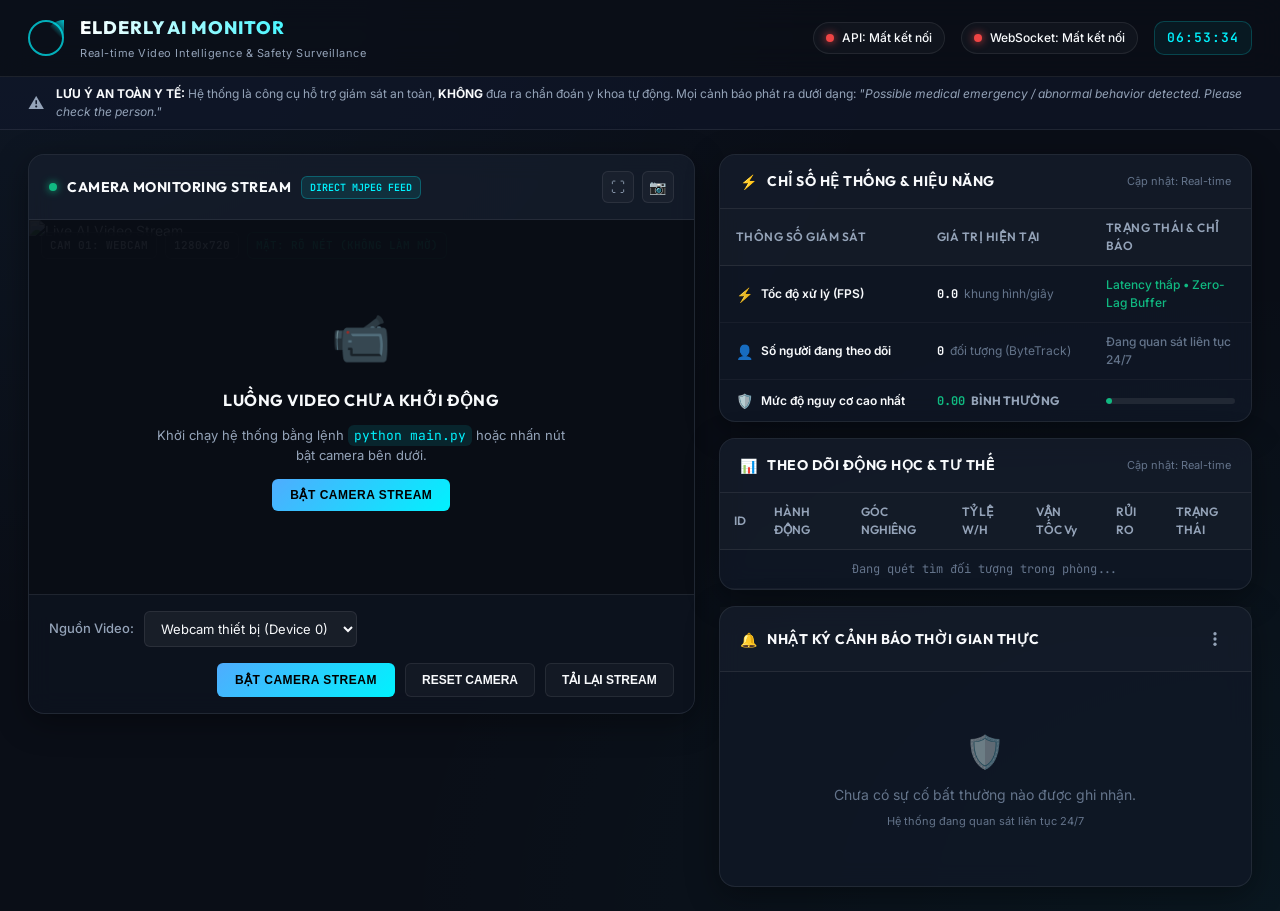
==== frontend/index.html @ 6a7eaef8 "coonvert onnex to tensor and pipeline" ====
<!DOCTYPE html>
<html lang="vi">
<head>
  <meta charset="UTF-8">
  <meta name="viewport" content="width=device-width, initial-scale=1.0">
  <title>Elderly AI Monitor — Real-time Video Intelligence Dashboard</title>
  <meta name="description" content="Hệ thống giám sát camera và phát hiện hành vi bất thường thời gian thực cho người cao tuổi">
  <!-- Google Fonts -->
  <link rel="preconnect" href="https://fonts.googleapis.com">
  <link rel="preconnect" href="https://fonts.gstatic.com" crossorigin>
  <link href="https://fonts.googleapis.com/css2?family=Inter:wght@300;400;500;600;700&family=JetBrains+Mono:wght@400;500;700&family=Outfit:wght@400;500;600;700;800&display=swap" rel="stylesheet">
  <link rel="stylesheet" href="styles.css">
</head>
<body>
  <!-- Top Navigation Header -->
  <header class="app-header">
    <div class="header-brand">
      <div class="brand-radar">
        <span class="radar-circle"></span>
        <span class="radar-scanner"></span>
      </div>
      <div class="brand-title">
        <h1>ELDERLY AI MONITOR</h1>
        <span class="brand-subtitle">Real-time Video Intelligence & Safety Surveillance</span>
      </div>
    </div>

    <!-- Status badges -->
    <div class="header-status">
      <div class="status-badge" id="backend-status-badge">
        <span class="badge-dot dot-offline" id="backend-status-dot"></span>
        <span class="badge-text" id="backend-status-text">Đang kết nối API...</span>
      </div>

      <div class="status-badge" id="ws-status-badge">
        <span class="badge-dot dot-offline" id="ws-status-dot"></span>
        <span class="badge-text" id="ws-status-text">WebSocket: Offline</span>
      </div>

      <div class="digital-clock" id="digital-clock">00:00:00</div>
    </div>
  </header>

  <!-- Clinical Safety Notice Banner -->
  <div class="safety-banner" id="safety-banner">
    <span class="safety-icon">⚠️</span>
    <span class="safety-text">
      <strong>LƯU Ý AN TOÀN Y TẾ:</strong> Hệ thống là công cụ hỗ trợ giám sát an toàn, <strong>KHÔNG</strong> đưa ra chẩn đoán y khoa tự động. Mọi cảnh báo phát ra dưới dạng: <em>"Possible medical emergency / abnormal behavior detected. Please check the person."</em>
    </span>
  </div>

  <!-- Emergency Flash Banner (Hidden by default, pulses red on alert) -->
  <div class="emergency-alert-bar" id="emergency-alert-bar" style="display: none;">
    <div class="alert-bar-content">
      <div class="alert-bar-icon">🚨</div>
      <div class="alert-bar-msg">
        <h3 id="alert-bar-title">PHÁT HIỆN HÀNH VI BẤT THƯỜNG / KHẨN CẤP!</h3>
        <p id="alert-bar-desc">Possible medical emergency / abnormal behavior detected. Please check the person.</p>
      </div>
      <div class="alert-bar-action">
        <button id="btn-dismiss-alert" class="btn-dismiss">ĐÃ XÁC NHẬN (DISMISS)</button>
      </div>
    </div>
  </div>

  <!-- Main Container -->
  <main class="dashboard-main">
    <!-- Main 2-Column Workspace -->
    <section class="workspace-grid">
      <!-- Left Column: Video Feed & Camera Controls -->
      <div class="workspace-col col-video">
        <div class="card video-card">
          <div class="card-header">
            <div class="card-title">
              <span class="card-dot dot-live"></span>
              <h2>CAMERA MONITORING STREAM</h2>
              <span class="stream-pill" id="stream-pill">DIRECT MJPEG FEED</span>
            </div>
            <div class="card-actions">
              <button class="btn-icon" id="btn-fullscreen" title="Toàn màn hình">⛶</button>
              <button class="btn-icon" id="btn-snapshot" title="Chụp ảnh snapshot">📷</button>
            </div>
          </div>

          <!-- Video Display Area -->
          <div class="video-container" id="video-container">
            <img 
              id="live-video-stream" 
              src="/stream/mjpeg" 
              alt="Live AI Video Stream" 
              onerror="this.onerror=null; this.src=''; window.handleStreamError();"
            >
            <!-- Floating Fall Warning Banner on Video -->
            <div class="video-fall-badge" id="video-fall-badge" style="display: none;">
              <span class="badge-icon">🚨</span>
              <span id="video-fall-text">CẢNH BÁO: PHÁT HIỆN NGƯỜI VẤP TÉ!</span>
            </div>

            <!-- Overlay Placeholder if stream inactive -->
            <div class="stream-offline-overlay" id="stream-offline-overlay">
              <div class="offline-box">
                <div class="offline-icon">📹</div>
                <h3>LUỒNG VIDEO CHƯA KHỞI ĐỘNG</h3>
                <p>Khởi chạy hệ thống bằng lệnh <code>python main.py</code> hoặc nhấn nút bật camera bên dưới.</p>
                <button class="btn-primary" id="btn-start-camera-overlay">BẬT CAMERA STREAM</button>
              </div>
            </div>

            <!-- HUD Badges on Top of Video -->
            <div class="video-hud">
              <div class="hud-item" id="hud-cam-name">CAM 01: WEBCAM</div>
              <div class="hud-item" id="hud-res">1280x720</div>
              <div class="hud-item hud-unblurred" id="hud-blur-status">MẶT: RÕ NÉT (KHÔNG LÀM MỜ)</div>
            </div>
          </div>

          <!-- Camera Stream Controls -->
          <div class="camera-controls">
            <div class="ctrl-group">
              <label for="camera-source-select">Nguồn Video:</label>
              <select id="camera-source-select" class="form-select">
                <option value="webcam">Webcam thiết bị (Device 0)</option>
                <option value="rtsp">Camera IP (RTSP Stream)</option>
                <option value="video">Tệp Video mẫu (File MP4)</option>
              </select>
            </div>

            <div class="ctrl-group rtsp-input-group" id="rtsp-input-group" style="display: none;">
              <input type="text" id="rtsp-url-input" class="form-input" placeholder="rtsp://admin:pass@192.168.1.100:554/stream">
            </div>

            <div class="ctrl-buttons">
              <button class="btn-primary" id="btn-camera-toggle">BẬT CAMERA STREAM</button>
              <button class="btn-secondary" id="btn-camera-reset">RESET CAMERA</button>
              <button class="btn-secondary" id="btn-refresh-stream">TẢI LẠI STREAM</button>
            </div>
          </div>
        </div>
      </div>

      <!-- Right Column: Temporal Analytics & Live Alert Log -->
      <div class="workspace-col col-analytics">
        <!-- Compact KPI & Telemetry Metrics Card -->
        <div class="card metrics-card" id="metrics-card">
          <div class="card-header">
            <div class="card-title">
              <span class="card-icon">⚡</span>
              <h2>CHỈ SỐ HỆ THỐNG & HIỆU NĂNG</h2>
            </div>
            <span class="refresh-indicator">Cập nhật: Real-time</span>
          </div>

          <div class="card-body" style="padding: 0;">
            <div class="metrics-table-container">
              <table class="metrics-table" id="metrics-table">
                <thead>
                  <tr>
                    <th style="width: 33%;">THÔNG SỐ GIÁM SÁT</th>
                    <th style="width: 32%;">GIÁ TRỊ HIỆN TẠI</th>
                    <th style="width: 35%;">TRẠNG THÁI & CHỈ BÁO</th>
                  </tr>
                </thead>
                <tbody>
                  <!-- 1. Tốc độ xử lý (FPS) -->
                  <tr>
                    <td>
                      <div class="tbl-metric-name">
                        <span class="tbl-metric-icon">⚡</span>
                        <span>Tốc độ xử lý (FPS)</span>
                      </div>
                    </td>
                    <td>
                      <div class="tbl-val-wrap">
                        <span class="kpi-value" id="kpi-fps">0.0</span>
                        <span class="tbl-val-unit">khung hình/giây</span>
                      </div>
                    </td>
                    <td>
                      <span class="kpi-indicator ind-good" id="kpi-fps-ind">Latency thấp &bull; Zero-Lag Buffer</span>
                    </td>
                  </tr>

                  <!-- 2. Số người đang theo dõi -->
                  <tr>
                    <td>
                      <div class="tbl-metric-name">
                        <span class="tbl-metric-icon">👤</span>
                        <span>Số người đang theo dõi</span>
                      </div>
                    </td>
                    <td>
                      <div class="tbl-val-wrap">
                        <span class="kpi-value" id="kpi-tracks">0</span>
                        <span class="tbl-val-unit">đối tượng (ByteTrack)</span>
                      </div>
                    </td>
                    <td>
                      <span class="kpi-indicator ind-neutral" id="kpi-tracks-ind">Đang quan sát liên tục 24/7</span>
                    </td>
                  </tr>

                  <!-- 3. Mức độ nguy cơ cao nhất -->
                  <tr>
                    <td>
                      <div class="tbl-metric-name">
                        <span class="tbl-metric-icon">🛡️</span>
                        <span>Mức độ nguy cơ cao nhất</span>
                      </div>
                    </td>
                    <td>
                      <div class="tbl-val-wrap">
                        <span class="kpi-value risk-green" id="kpi-risk">0.00</span>
                        <span class="tbl-risk-badge" id="kpi-risk-state">BÌNH THƯỜNG</span>
                      </div>
                    </td>
                    <td>
                      <div class="kpi-meter-bg" style="margin-top: 0; max-width: 170px;">
                        <div class="kpi-meter-fill meter-green" id="kpi-risk-meter" style="width: 5%;"></div>
                      </div>
                    </td>
                  </tr>
                </tbody>
              </table>
            </div>
          </div>
        </div>

        <!-- Live Person Diagnostics Card -->
        <div class="card person-card">
          <div class="card-header">
            <div class="card-title">
              <span class="card-icon">📊</span>
              <h2>THEO DÕI ĐỘNG HỌC & TƯ THẾ</h2>
            </div>
            <span class="refresh-indicator" id="person-refresh-time">Cập nhật: Real-time</span>
          </div>

          <div class="card-body" id="person-diagnostics-body">
            <div class="person-table-container">
              <table class="person-table" id="person-table">
                <thead>
                  <tr>
                    <th>ID</th>
                    <th>HÀNH ĐỘNG</th>
                    <th>GÓC NGHIÊNG</th>
                    <th>TỶ LỆ W/H</th>
                    <th>VẬN TỐC Vy</th>
                    <th>RỦI RO</th>
                    <th>TRẠNG THÁI</th>
                  </tr>
                </thead>
                <tbody id="person-table-body">
                  <tr>
                    <td colspan="7" class="text-center text-muted">Đang quét tìm đối tượng trong phòng...</td>
                  </tr>
                </tbody>
              </table>
            </div>
          </div>
        </div>

        <!-- Emergency Alert Feed Card -->
        <div class="card alerts-card">
          <div class="card-header">
            <div class="card-title">
              <span class="card-icon">🔔</span>
              <h2>NHẬT KÝ CẢNH BÁO THỜI GIAN THỰC</h2>
            </div>
            <div class="card-actions">
              <div class="header-menu-wrapper">
                <button type="button" class="btn-chrome-more" id="btn-alerts-menu-toggle" title="Tùy chọn nhật ký cảnh báo" aria-label="Tùy chọn">
                  <svg width="18" height="18" viewBox="0 0 24 24" fill="currentColor">
                    <circle cx="12" cy="5" r="2.2"></circle>
                    <circle cx="12" cy="12" r="2.2"></circle>
                    <circle cx="12" cy="19" r="2.2"></circle>
                  </svg>
                </button>
                <div class="chrome-menu-dropdown" id="alerts-menu-dropdown">
                  <!-- Header Status Section (giống mục thông báo quyền / an toàn trên cùng của Chrome) -->
                  <div class="chrome-menu-header-notice">
                    <div class="notice-left">
                      <span class="notice-icon">🛡️</span>
                      <span class="notice-text">Giám sát an toàn 24/7</span>
                    </div>
                    <span class="notice-badge">Hoạt động</span>
                  </div>

                  <div class="chrome-menu-divider"></div>

                  <!-- Profile Status Card (theo chuẩn khung người dùng Cường - Signed in > trong mẫu Chrome) -->
                  <div class="chrome-menu-profile">
                    <div class="profile-left">
                      <div class="profile-avatar">C</div>
                      <div class="profile-text">
                        <span class="profile-title">Cường</span>
                        <span class="profile-sub">Quản trị viên hệ thống</span>
                      </div>
                    </div>
                    <span class="chrome-signed-pill" id="alerts-count-badge">0 sự kiện ›</span>
                  </div>

                  <div class="chrome-menu-divider"></div>

                  <!-- Item 1: Phát thử chuông loa -->
                  <button type="button" class="chrome-menu-item" id="btn-test-chime" title="Phát thử âm thanh chuông cảnh báo ra loa">
                    <div class="item-left">
                      <span class="item-icon">🔔</span>
                      <span class="item-label">Phát thử chuông loa</span>
                    </div>
                    <span class="item-right">Ctrl+T</span>
                  </button>

                  <!-- Item 2: Bật/Tắt Âm thanh cảnh báo -->
                  <button type="button" class="chrome-menu-item" id="btn-sound-toggle" title="Bật/Tắt âm thanh báo động">
                    <div class="item-left">
                      <span class="item-icon" id="sound-icon-indicator">🔊</span>
                      <span class="item-label">Âm thanh cảnh báo</span>
                    </div>
                    <span class="item-badge-status status-on" id="sound-badge-status">BẬT</span>
                  </button>

                  <div class="chrome-menu-divider"></div>

                  <!-- Item 3: Xóa tạm thời -->
                  <button type="button" class="chrome-menu-item" id="btn-clear-temp" title="Xóa tạm thời khỏi màn hình hiện tại (không xóa nhật ký lưu trữ)">
                    <div class="item-left">
                      <span class="item-icon">🧹</span>
                      <span class="item-label">Xóa tạm thời danh sách</span>
                    </div>
                    <span class="item-right">Ẩn ›</span>
                  </button>

                  <!-- Item 4: Xóa vĩnh viễn (giống mục Delete browsing data... Ctrl+Shift+Del trong Chrome) -->
                  <button type="button" class="chrome-menu-item item-danger" id="btn-clear-permanent" title="Xóa vĩnh viễn tất cả cảnh báo khỏi hệ thống máy chủ">
                    <div class="item-left">
                      <span class="item-icon">🗑️</span>
                      <span class="item-label">Xóa vĩnh viễn</span>
                    </div>
                    <span class="item-right">Ctrl+Shift+Del</span>
                  </button>
                </div>
              </div>
            </div>
          </div>

          <!-- Alert Feed List -->
          <div class="alerts-feed" id="alerts-feed">
            <div class="empty-alerts" id="empty-alerts-placeholder">
              <span class="empty-icon">🛡️</span>
              <p>Chưa có sự cố bất thường nào được ghi nhận.</p>
              <span class="empty-hint">Hệ thống đang quan sát liên tục 24/7</span>
            </div>
          </div>
        </div>
      </div>
    </section>
  </main>

  <!-- Sound effect for alerts -->
  <audio id="alert-sound" preload="auto">
    <source src="[data-uri]" type="audio/wav">
  </audio>

  <script src="app.js"></script>
</body>
</html>
---- frontend/styles.css ----
/* ==========================================================================
   ELDERLY AI MONITOR — STYLESHEET (DARK GLASSMORPHISM THEME)
   ========================================================================== */

:root {
  /* Color Palette - HSL Tailored */
  --bg-primary: #0a0e17;
  --bg-secondary: #111827;
  --bg-card: rgba(17, 24, 39, 0.75);
  --bg-card-hover: rgba(24, 33, 53, 0.85);
  --bg-glass: rgba(255, 255, 255, 0.03);
  
  --border-color: rgba(255, 255, 255, 0.08);
  --border-glow: rgba(0, 242, 254, 0.25);
  
  --text-primary: #f8fafc;
  --text-secondary: #94a3b8;
  --text-muted: #64748b;
  
  --accent-cyan: #00f2fe;
  --accent-blue: #4facfe;
  
  /* Status Colors */
  --status-normal: #10b981;       /* Emerald */
  --status-normal-glow: rgba(16, 185, 129, 0.25);
  --status-suspicious: #f59e0b;   /* Amber */
  --status-abnormal: #f97316;     /* Orange */
  --status-emergency: #ef4444;    /* Crimson Red */
  --status-emergency-glow: rgba(239, 68, 68, 0.4);
  
  /* Fonts */
  --font-heading: 'Outfit', sans-serif;
  --font-body: 'Inter', sans-serif;
  --font-mono: 'JetBrains Mono', monospace;
  
  /* Radii & Shadows */
  --radius-sm: 6px;
  --radius-md: 10px;
  --radius-lg: 16px;
  --radius-pill: 9999px;
  
  --shadow-card: 0 8px 32px 0 rgba(0, 0, 0, 0.37);
  --shadow-glow: 0 0 20px rgba(0, 242, 254, 0.15);
  --shadow-alert: 0 0 30px rgba(239, 68, 68, 0.3);
}

/* Base Reset */
* {
  margin: 0;
  padding: 0;
  box-sizing: border-box;
}

body {
  background-color: var(--bg-primary);
  background-image: 
    radial-gradient(at 0% 0%, rgba(79, 172, 254, 0.06) 0px, transparent 50%),
    radial-gradient(at 100% 100%, rgba(0, 242, 254, 0.04) 0px, transparent 50%);
  color: var(--text-primary);
  font-family: var(--font-body);
  font-size: 14px;
  line-height: 1.5;
  min-height: 100vh;
  display: flex;
  flex-direction: column;
  overflow-x: hidden;
}

/* Custom Scrollbar */
::-webkit-scrollbar {
  width: 6px;
  height: 6px;
}
::-webkit-scrollbar-track {
  background: var(--bg-primary);
}
::-webkit-scrollbar-thumb {
  background: rgba(255, 255, 255, 0.15);
  border-radius: var(--radius-pill);
}
::-webkit-scrollbar-thumb:hover {
  background: rgba(255, 255, 255, 0.3);
}

/* ==========================================================================
   HEADER
   ========================================================================== */
.app-header {
  display: flex;
  justify-content: space-between;
  align-items: center;
  padding: 14px 28px;
  background: rgba(10, 14, 23, 0.8);
  backdrop-filter: blur(16px);
  border-bottom: 1px solid var(--border-color);
  position: sticky;
  top: 0;
  z-index: 100;
}

.header-brand {
  display: flex;
  align-items: center;
  gap: 16px;
}

/* Radar Animation */
.brand-radar {
  width: 36px;
  height: 36px;
  position: relative;
  display: flex;
  align-items: center;
  justify-content: center;
}

.radar-circle {
  width: 100%;
  height: 100%;
  border-radius: 50%;
  border: 2px solid var(--accent-cyan);
  opacity: 0.7;
}

.radar-scanner {
  position: absolute;
  width: 50%;
  height: 50%;
  top: 0;
  right: 0;
  background: linear-gradient(45deg, transparent 40%, rgba(0, 242, 254, 0.8) 100%);
  border-radius: 100% 0 0 0;
  transform-origin: bottom left;
  animation: radar-sweep 2s linear infinite;
}

@keyframes radar-sweep {
  0% { transform: rotate(0deg); }
  100% { transform: rotate(360deg); }
}

.brand-title h1 {
  font-family: var(--font-heading);
  font-size: 18px;
  font-weight: 800;
  letter-spacing: 1px;
  background: linear-gradient(90deg, #ffffff, var(--accent-cyan));
  -webkit-background-clip: text;
  -webkit-text-fill-color: transparent;
}

.brand-subtitle {
  font-size: 11px;
  color: var(--text-secondary);
  letter-spacing: 0.5px;
}

/* Header Status */
.header-status {
  display: flex;
  align-items: center;
  gap: 16px;
}

.status-badge {
  display: flex;
  align-items: center;
  gap: 8px;
  padding: 6px 12px;
  background: var(--bg-glass);
  border: 1px solid var(--border-color);
  border-radius: var(--radius-pill);
  font-size: 12px;
  font-weight: 500;
}

.badge-dot {
  width: 8px;
  height: 8px;
  border-radius: 50%;
}

.dot-online {
  background-color: var(--status-normal);
  box-shadow: 0 0 8px var(--status-normal);
}

.dot-offline {
  background-color: var(--status-emergency);
  box-shadow: 0 0 8px var(--status-emergency);
}

.dot-warning {
  background-color: var(--status-suspicious);
  box-shadow: 0 0 8px var(--status-suspicious);
}

.digital-clock {
  font-family: var(--font-mono);
  font-size: 13px;
  font-weight: 600;
  color: var(--accent-cyan);
  padding: 6px 12px;
  background: rgba(0, 242, 254, 0.05);
  border: 1px solid rgba(0, 242, 254, 0.2);
  border-radius: var(--radius-md);
  letter-spacing: 1px;
}

/* ==========================================================================
   SAFETY NOTICE & EMERGENCY BANNER
   ========================================================================== */
.safety-banner {
  display: flex;
  align-items: center;
  gap: 12px;
  background: rgba(15, 23, 42, 0.6);
  border-bottom: 1px solid var(--border-color);
  padding: 8px 28px;
  font-size: 12px;
  color: var(--text-secondary);
}

.safety-icon {
  font-size: 16px;
}

.safety-text strong {
  color: var(--text-primary);
}

.emergency-alert-bar {
  background: linear-gradient(90deg, #b91c1c, #dc2626, #b91c1c);
  background-size: 200% 200%;
  animation: alert-pulse 2s ease infinite;
  color: #ffffff;
  padding: 12px 28px;
  box-shadow: var(--shadow-alert);
  position: relative;
  z-index: 90;
}

@keyframes alert-pulse {
  0% { background-position: 0% 50%; }
  50% { background-position: 100% 50%; }
  100% { background-position: 0% 50%; }
}

.alert-bar-content {
  display: flex;
  align-items: center;
  justify-content: space-between;
  gap: 20px;
}

.alert-bar-icon {
  font-size: 28px;
  animation: shake 0.5s infinite alternate;
}

@keyframes shake {
  from { transform: scale(1); }
  to { transform: scale(1.15); }
}

.alert-bar-msg h3 {
  font-family: var(--font-heading);
  font-size: 15px;
  font-weight: 700;
  letter-spacing: 0.5px;
}

.alert-bar-msg p {
  font-size: 13px;
  opacity: 0.95;
}

.btn-dismiss {
  background: #ffffff;
  color: #dc2626;
  font-weight: 700;
  font-size: 12px;
  padding: 8px 18px;
  border: none;
  border-radius: var(--radius-sm);
  cursor: pointer;
  transition: all 0.2s ease;
}

.btn-dismiss:hover {
  background: #f8fafc;
  transform: translateY(-1px);
}

/* ==========================================================================
   MAIN DASHBOARD
   ========================================================================== */
.dashboard-main {
  flex: 1;
  padding: 24px 28px;
  display: flex;
  flex-direction: column;
  gap: 24px;
}

/* KPI Telemetry Grid */
.kpi-grid {
  display: grid;
  grid-template-columns: repeat(4, 1fr);
  gap: 20px;
}

.kpi-card {
  background: var(--bg-card);
  backdrop-filter: blur(12px);
  border: 1px solid var(--border-color);
  border-radius: var(--radius-lg);
  padding: 18px 22px;
  box-shadow: var(--shadow-card);
  transition: transform 0.2s ease, border-color 0.2s ease;
}

.kpi-card:hover {
  transform: translateY(-2px);
  border-color: var(--border-glow);
}

.kpi-header {
  display: flex;
  justify-content: space-between;
  align-items: center;
  margin-bottom: 8px;
}

.kpi-label {
  font-family: var(--font-heading);
  font-size: 12px;
  font-weight: 600;
  color: var(--text-secondary);
  letter-spacing: 0.5px;
}

.kpi-icon {
  font-size: 16px;
  opacity: 0.8;
}

.kpi-body {
  display: flex;
  align-items: baseline;
  gap: 8px;
}

.kpi-value {
  font-family: var(--font-mono);
  font-size: 28px;
  font-weight: 700;
  color: var(--text-primary);
}

.kpi-unit {
  font-size: 12px;
  color: var(--text-muted);
}

.kpi-meter-bg {
  width: 100%;
  height: 6px;
  background: rgba(255, 255, 255, 0.08);
  border-radius: var(--radius-pill);
  margin-top: 10px;
  overflow: hidden;
}

.kpi-meter-fill {
  height: 100%;
  border-radius: var(--radius-pill);
  transition: width 0.3s ease, background-color 0.3s ease;
}

.meter-green { background-color: var(--status-normal); }
.meter-yellow { background-color: var(--status-suspicious); }
.meter-red { background-color: var(--status-emergency); box-shadow: 0 0 10px var(--status-emergency); }

.risk-green { color: var(--status-normal) !important; }
.risk-yellow { color: var(--status-suspicious) !important; }
.risk-red { color: var(--status-emergency) !important; }

.kpi-telemetry {
  display: flex;
  flex-direction: column;
  gap: 3px;
}

.telem-row {
  display: flex;
  justify-content: space-between;
  font-size: 12px;
  color: var(--text-secondary);
}

.telem-row strong {
  font-family: var(--font-mono);
  color: var(--text-primary);
}

.kpi-footer {
  margin-top: 10px;
}

.kpi-indicator {
  font-size: 11px;
  font-weight: 500;
}

.ind-good { color: var(--status-normal); }
.ind-neutral { color: var(--text-muted); }

/* ==========================================================================
   WORKSPACE GRID (2 COLUMNS)
   ========================================================================== */
.workspace-grid {
  display: grid;
  grid-template-columns: 1.25fr 1fr;
  gap: 24px;
}

.card {
  background: var(--bg-card);
  backdrop-filter: blur(12px);
  border: 1px solid var(--border-color);
  border-radius: var(--radius-lg);
  box-shadow: var(--shadow-card);
  display: flex;
  flex-direction: column;
  overflow: hidden;
}

.card-header {
  display: flex;
  justify-content: space-between;
  align-items: center;
  padding: 16px 20px;
  border-bottom: 1px solid var(--border-color);
  background: rgba(255, 255, 255, 0.015);
}

.card-title {
  display: flex;
  align-items: center;
  gap: 10px;
}

.card-title h2 {
  font-family: var(--font-heading);
  font-size: 14px;
  font-weight: 700;
  letter-spacing: 0.5px;
}

.card-dot {
  width: 8px;
  height: 8px;
  border-radius: 50%;
}

.dot-live {
  background-color: var(--status-normal);
  box-shadow: 0 0 8px var(--status-normal);
  animation: live-pulse 1.5s infinite;
}

@keyframes live-pulse {
  0% { transform: scale(0.95); opacity: 0.8; }
  50% { transform: scale(1.2); opacity: 1; }
  100% { transform: scale(0.95); opacity: 0.8; }
}

.stream-pill {
  font-family: var(--font-mono);
  font-size: 10px;
  font-weight: 600;
  padding: 3px 8px;
  background: rgba(0, 242, 254, 0.1);
  border: 1px solid rgba(0, 242, 254, 0.25);
  color: var(--accent-cyan);
  border-radius: var(--radius-sm);
}

.card-actions {
  display: flex;
  gap: 8px;
}

.btn-icon {
  background: var(--bg-glass);
  border: 1px solid var(--border-color);
  color: var(--text-secondary);
  border-radius: var(--radius-sm);
  width: 32px;
  height: 32px;
  display: flex;
  align-items: center;
  justify-content: center;
  cursor: pointer;
  font-size: 14px;
  transition: all 0.2s ease;
}

.btn-icon:hover {
  background: rgba(255, 255, 255, 0.1);
  color: var(--text-primary);
}

/* Video Player Area */
.video-container {
  position: relative;
  width: 100%;
  aspect-ratio: 16 / 9;
  background: #000000;
  display: flex;
  align-items: center;
  justify-content: center;
  overflow: hidden;
}

#live-video-stream {
  width: 100%;
  height: 100%;
  object-fit: contain;
}

/* Stream Offline Overlay */
.stream-offline-overlay {
  position: absolute;
  inset: 0;
  background: rgba(10, 14, 23, 0.95);
  display: flex;
  align-items: center;
  justify-content: center;
  z-index: 10;
  text-align: center;
  padding: 24px;
}

.offline-box {
  display: flex;
  flex-direction: column;
  align-items: center;
  gap: 14px;
  max-width: 420px;
}

.offline-icon {
  font-size: 48px;
  opacity: 0.6;
}

.offline-box h3 {
  font-family: var(--font-heading);
  font-size: 16px;
  font-weight: 700;
  letter-spacing: 0.5px;
}

.offline-box p {
  font-size: 13px;
  color: var(--text-secondary);
}

.offline-box code {
  background: rgba(0, 242, 254, 0.1);
  color: var(--accent-cyan);
  padding: 2px 6px;
  border-radius: var(--radius-sm);
  font-family: var(--font-mono);
}

/* Video HUD Overlay */
.video-hud {
  position: absolute;
  top: 12px;
  left: 12px;
  display: flex;
  gap: 8px;
  z-index: 5;
}

.hud-item {
  font-family: var(--font-mono);
  font-size: 11px;
  font-weight: 600;
  padding: 4px 8px;
  background: rgba(0, 0, 0, 0.65);
  backdrop-filter: blur(8px);
  border: 1px solid rgba(255, 255, 255, 0.15);
  border-radius: var(--radius-sm);
  color: var(--text-primary);
}

.hud-unblurred {
  color: var(--status-normal);
  border-color: rgba(16, 185, 129, 0.4);
}

/* Camera Controls Bar */
.camera-controls {
  padding: 16px 20px;
  background: rgba(10, 14, 23, 0.4);
  border-top: 1px solid var(--border-color);
  display: flex;
  flex-wrap: wrap;
  align-items: center;
  gap: 16px;
}

.ctrl-group {
  display: flex;
  align-items: center;
  gap: 10px;
}

.ctrl-group label {
  font-size: 13px;
  color: var(--text-secondary);
  font-weight: 500;
}

.form-select, .form-input {
  background: rgba(255, 255, 255, 0.05);
  border: 1px solid var(--border-color);
  color: var(--text-primary);
  padding: 8px 12px;
  border-radius: var(--radius-sm);
  font-size: 13px;
  font-family: var(--font-body);
  outline: none;
  transition: border-color 0.2s ease;
}

.form-select:focus, .form-input:focus {
  border-color: var(--accent-cyan);
}

.rtsp-input-group {
  flex: 1;
  min-width: 250px;
}

.form-input {
  width: 100%;
}

.ctrl-buttons {
  display: flex;
  gap: 10px;
  margin-left: auto;
}

.btn-primary {
  background: linear-gradient(135deg, var(--accent-blue), var(--accent-cyan));
  color: #000000;
  font-weight: 700;
  font-size: 12px;
  padding: 9px 18px;
  border: none;
  border-radius: var(--radius-sm);
  cursor: pointer;
  letter-spacing: 0.5px;
  transition: all 0.2s ease;
}

.btn-primary:hover {
  filter: brightness(1.1);
  transform: translateY(-1px);
  box-shadow: var(--shadow-glow);
}

.btn-secondary {
  background: var(--bg-glass);
  border: 1px solid var(--border-color);
  color: var(--text-primary);
  font-weight: 600;
  font-size: 12px;
  padding: 9px 16px;
  border-radius: var(--radius-sm);
  cursor: pointer;
  transition: all 0.2s ease;
}

.btn-secondary:hover {
  background: rgba(255, 255, 255, 0.08);
}

/* ==========================================================================
   RIGHT COLUMN: ANALYTICS & ALERTS
   ========================================================================== */
.workspace-col.col-analytics {
  display: flex;
  flex-direction: column;
  gap: 16px;
}

/* Metrics Table (Dạng Bảng Gọn & Dễ Nhìn, Chữ & Số Đồng Nhất Kích Thước 12px) */
.metrics-card {
  border-radius: var(--radius-lg);
}

.metrics-table-container {
  overflow-x: auto;
  width: 100%;
}

.metrics-table {
  width: 100%;
  border-collapse: collapse;
  font-size: 12px;
  text-align: left;
}

.metrics-table th {
  background: rgba(255, 255, 255, 0.02);
  color: var(--text-secondary);
  font-family: var(--font-heading);
  font-weight: 600;
  padding: 10px 16px;
  border-bottom: 1px solid var(--border-color);
  letter-spacing: 0.5px;
  font-size: 12px;
  text-transform: uppercase;
}

.metrics-table td {
  padding: 10px 16px;
  border-bottom: 1px solid rgba(255, 255, 255, 0.04);
  vertical-align: middle;
  font-size: 12px;
}

.metrics-table tr:last-child td {
  border-bottom: none;
}

.metrics-table tr:hover {
  background: rgba(255, 255, 255, 0.025);
}

.tbl-metric-name {
  display: flex;
  align-items: center;
  gap: 8px;
  font-weight: 600;
  color: var(--text-primary);
  font-size: 12px;
  white-space: nowrap;
}

.tbl-metric-icon {
  font-size: 14px;
  opacity: 0.9;
}

.tbl-val-wrap {
  display: flex;
  align-items: baseline;
  gap: 6px;
  white-space: nowrap;
  font-size: 12px;
}

.tbl-val-wrap .kpi-value {
  font-family: var(--font-mono);
  font-size: 12px !important;
  font-weight: 700;
  line-height: 1.2;
}

.tbl-val-unit {
  font-size: 12px;
  color: var(--text-muted);
}

.tbl-risk-badge {
  font-family: var(--font-heading);
  font-size: 12px;
  font-weight: 700;
  color: var(--text-secondary);
}

.metrics-table .kpi-indicator {
  font-size: 12px;
}

/* Person Diagnostics Table */
.person-card .card-body {
  padding: 0;
}

.person-table-container {
  overflow-x: auto;
  max-height: 220px;
}

.person-table {
  width: 100%;
  border-collapse: collapse;
  font-size: 12px;
  text-align: left;
}

.person-table th {
  background: rgba(255, 255, 255, 0.02);
  color: var(--text-secondary);
  font-family: var(--font-heading);
  font-weight: 600;
  padding: 10px 14px;
  border-bottom: 1px solid var(--border-color);
}

.person-table td {
  padding: 10px 14px;
  border-bottom: 1px solid rgba(255, 255, 255, 0.04);
  font-family: var(--font-mono);
}

.person-table tr:hover {
  background: rgba(255, 255, 255, 0.02);
}

.action-badge {
  display: inline-block;
  padding: 2px 8px;
  border-radius: var(--radius-sm);
  font-weight: 600;
  font-size: 11px;
}

.badge-walking { background: rgba(16, 185, 129, 0.15); color: #10b981; }
.badge-sitting { background: rgba(79, 172, 254, 0.15); color: #4facfe; }
.badge-lying { background: rgba(245, 158, 11, 0.15); color: #f59e0b; }
.badge-falling { background: rgba(239, 68, 68, 0.2); color: #ef4444; font-weight: 700; }
.badge-immobile { background: rgba(220, 38, 38, 0.3); color: #f87171; font-weight: 700; }

.refresh-indicator {
  font-size: 11px;
  color: var(--text-muted);
}

.text-center { text-align: center; }
.text-muted { color: var(--text-muted); }

/* Alerts Card & Feed */
.alerts-card {
  flex: 1;
  min-height: 280px;
  position: relative;
  overflow: visible !important;
}

.alerts-counter {
  font-family: var(--font-mono);
  font-size: 11px;
  font-weight: 600;
  padding: 2px 8px;
  background: rgba(239, 68, 68, 0.15);
  border: 1px solid rgba(239, 68, 68, 0.3);
  color: #f87171;
  border-radius: var(--radius-pill);
}

.btn-text {
  background: none;
  border: none;
  color: var(--text-secondary);
  font-size: 12px;
  cursor: pointer;
  padding: 4px 8px;
  border-radius: var(--radius-sm);
  transition: color 0.2s ease;
}

.btn-text:hover {
  color: var(--text-primary);
  background: var(--bg-glass);
}

.alerts-feed {
  flex: 1;
  overflow-y: auto;
  padding: 16px;
  display: flex;
  flex-direction: column;
  gap: 12px;
  max-height: 320px;
}

.empty-alerts {
  display: flex;
  flex-direction: column;
  align-items: center;
  justify-content: center;
  gap: 8px;
  padding: 40px 20px;
  color: var(--text-muted);
  text-align: center;
}

.empty-icon {
  font-size: 32px;
  opacity: 0.5;
}

.empty-hint {
  font-size: 11px;
  color: var(--text-muted);
}

/* Individual Alert Card */
.alert-item {
  background: rgba(239, 68, 68, 0.06);
  border-left: 4px solid var(--status-emergency);
  border-radius: 0 var(--radius-md) var(--radius-md) 0;
  padding: 14px 16px;
  display: flex;
  flex-direction: column;
  gap: 8px;
  animation: slide-in 0.3s ease;
  border: 1px solid rgba(239, 68, 68, 0.2);
  border-left-width: 4px;
}

@keyframes slide-in {
  from { opacity: 0; transform: translateX(20px); }
  to { opacity: 1; transform: translateX(0); }
}

.alert-item-header {
  display: flex;
  justify-content: space-between;
  align-items: center;
  position: relative;
}

.alert-item-title {
  display: flex;
  align-items: center;
  gap: 8px;
  font-weight: 700;
  font-size: 13px;
  color: #fca5a5;
}

.alert-item-header-actions {
  display: flex;
  align-items: center;
  gap: 10px;
}

.alert-item-time {
  font-family: var(--font-mono);
  font-size: 11px;
  color: var(--text-muted);
}

/* ==========================================================================
   CHROME-STYLE 3-DOTS ACTION MENU (THEO ĐÚNG MẪU GOOGLE CHROME)
   ========================================================================== */
.header-menu-wrapper {
  position: relative;
  display: inline-flex;
  align-items: center;
}

.btn-chrome-more {
  background: transparent;
  border: none;
  color: var(--text-secondary);
  width: 32px;
  height: 32px;
  border-radius: 50%;
  display: inline-flex;
  align-items: center;
  justify-content: center;
  cursor: pointer;
  transition: all 0.15s ease;
  user-select: none;
  padding: 0;
}

.btn-chrome-more svg {
  fill: currentColor;
}

.btn-chrome-more:hover {
  background: rgba(255, 255, 255, 0.08);
  color: #ffffff;
}

.btn-chrome-more.active {
  background: rgba(255, 255, 255, 0.16);
  color: #ffffff;
}

/* Chrome-Style Dropdown Container */
.chrome-menu-dropdown {
  position: absolute;
  top: calc(100% + 6px);
  right: 0;
  background: #1f1f23;
  border: 1px solid rgba(255, 255, 255, 0.11);
  border-radius: 12px;
  box-shadow: 0 12px 32px rgba(0, 0, 0, 0.75), 0 2px 8px rgba(0, 0, 0, 0.5);
  padding: 6px;
  min-width: 295px;
  z-index: 1000;
  display: none;
  flex-direction: column;
  gap: 1px;
}

.chrome-menu-dropdown.show {
  display: flex;
  animation: chrome-menu-appear 0.15s cubic-bezier(0, 0, 0.2, 1);
}

@keyframes chrome-menu-appear {
  from {
    opacity: 0;
    transform: scale(0.95) translateY(-6px);
  }
  to {
    opacity: 1;
    transform: scale(1) translateY(0);
  }
}

/* Chrome Header Notice (Top Row giống mục an toàn của Chrome) */
.chrome-menu-header-notice {
  display: flex;
  align-items: center;
  justify-content: space-between;
  padding: 7px 10px;
  border-radius: 6px;
}

.chrome-menu-header-notice .notice-left {
  display: flex;
  align-items: center;
  gap: 9px;
}

.chrome-menu-header-notice .notice-icon {
  font-size: 15px;
}

.chrome-menu-header-notice .notice-text {
  font-size: 12.5px;
  font-weight: 500;
  color: var(--text-primary);
}

.chrome-menu-header-notice .notice-badge {
  font-family: var(--font-mono);
  font-size: 10px;
  font-weight: 600;
  color: #34d399;
  background: rgba(16, 185, 129, 0.15);
  padding: 2px 6px;
  border-radius: var(--radius-pill);
}

/* Chrome Profile-Style Row (Khung tài khoản Cường - Signed in >) */
.chrome-menu-profile {
  display: flex;
  align-items: center;
  justify-content: space-between;
  padding: 7px 10px;
  background: rgba(255, 255, 255, 0.04);
  border-radius: 8px;
  border: 1px solid rgba(255, 255, 255, 0.06);
  margin: 2px 0;
}

.profile-left {
  display: flex;
  align-items: center;
  gap: 10px;
}

.profile-avatar {
  width: 26px;
  height: 26px;
  border-radius: 50%;
  background: linear-gradient(135deg, #3b82f6, #1d4ed8);
  color: #ffffff;
  font-size: 12px;
  font-weight: 700;
  display: flex;
  align-items: center;
  justify-content: center;
  box-shadow: 0 1px 4px rgba(0, 0, 0, 0.4);
}

.profile-text {
  display: flex;
  flex-direction: column;
  line-height: 1.25;
}

.profile-title {
  font-size: 12.5px;
  font-weight: 600;
  color: var(--text-primary);
}

.profile-sub {
  font-size: 10.5px;
  color: var(--text-muted);
}

/* Nút dạng viên thuốc xanh (Signed in > trong Chrome) */
.chrome-signed-pill {
  font-family: var(--font-heading);
  background: #0b57d0;
  color: #ffffff;
  font-size: 11px;
  font-weight: 600;
  padding: 3px 10px;
  border-radius: var(--radius-pill);
  display: inline-flex;
  align-items: center;
  gap: 3px;
  letter-spacing: 0.2px;
  box-shadow: 0 1px 4px rgba(11, 87, 208, 0.4);
}

/* Chrome Dividers */
.chrome-menu-divider {
  height: 1px;
  background: rgba(255, 255, 255, 0.08);
  margin: 4px 0;
}

/* Chrome Menu Item */
.chrome-menu-item {
  display: flex;
  align-items: center;
  justify-content: space-between;
  width: 100%;
  height: 36px;
  padding: 0 12px;
  border-radius: 6px;
  background: transparent;
  border: none;
  cursor: pointer;
  text-align: left;
  transition: background 0.12s ease;
  user-select: none;
  gap: 14px;
}

.chrome-menu-item:hover {
  background: rgba(255, 255, 255, 0.08);
}

.chrome-menu-item .item-left {
  display: flex;
  align-items: center;
  gap: 10px;
}

.chrome-menu-item .item-icon {
  font-size: 15px;
  width: 18px;
  display: flex;
  align-items: center;
  justify-content: center;
  opacity: 0.85;
}

.chrome-menu-item .item-label {
  font-size: 12.5px;
  font-weight: 400;
  color: #e3e3e3;
}

.chrome-menu-item:hover .item-label {
  color: #ffffff;
}

.chrome-menu-item .item-right {
  font-family: var(--font-mono);
  font-size: 11px;
  color: #9aa0a6;
  font-weight: 500;
}

/* Status Badge Pill (BẬT / TẮT) */
.item-badge-status {
  font-family: var(--font-mono);
  font-size: 10.5px;
  font-weight: 700;
  padding: 2px 8px;
  border-radius: var(--radius-pill);
}

.status-on {
  background: rgba(16, 185, 129, 0.2);
  color: #34d399;
  border: 1px solid rgba(16, 185, 129, 0.35);
}

.status-off {
  background: rgba(100, 116, 139, 0.2);
  color: #94a3b8;
  border: 1px solid rgba(100, 116, 139, 0.35);
}

/* Danger Menu Item (Xóa vĩnh viễn) */
.chrome-menu-item.item-danger .item-label {
  color: #fca5a5;
}

.chrome-menu-item.item-danger:hover {
  background: rgba(239, 68, 68, 0.16);
}

.chrome-menu-item.item-danger:hover .item-label {
  color: #ef4444;
}

.chrome-menu-item.item-danger .item-right {
  color: #fca5a5;
}

/* 3-Dots Options Menu Wrapper */
.alert-menu-wrapper {
  position: relative;
  display: inline-flex;
  align-items: center;
}

.btn-alert-menu {
  background: rgba(255, 255, 255, 0.06);
  border: 1px solid rgba(255, 255, 255, 0.15);
  color: var(--text-secondary);
  width: 26px;
  height: 26px;
  border-radius: var(--radius-sm);
  display: inline-flex;
  align-items: center;
  justify-content: center;
  font-size: 16px;
  font-weight: 700;
  cursor: pointer;
  line-height: 1;
  transition: all 0.2s ease;
  user-select: none;
  padding: 0;
}

.btn-alert-menu:hover,
.btn-alert-menu.active {
  background: rgba(239, 68, 68, 0.2);
  border-color: rgba(239, 68, 68, 0.4);
  color: #fca5a5;
  transform: scale(1.06);
}

/* Dropdown Menu */
.alert-menu-dropdown {
  position: absolute;
  top: calc(100% + 4px);
  right: 0;
  background: rgba(17, 24, 39, 0.98);
  backdrop-filter: blur(14px);
  border: 1px solid rgba(239, 68, 68, 0.35);
  border-radius: var(--radius-sm);
  box-shadow: 0 10px 25px -5px rgba(0, 0, 0, 0.7), 0 0 15px rgba(239, 68, 68, 0.2);
  padding: 5px;
  min-width: 155px;
  z-index: 100;
  display: none;
  flex-direction: column;
  gap: 3px;
}

.alert-menu-dropdown.show {
  display: flex;
  animation: dropdown-pop 0.18s cubic-bezier(0.16, 1, 0.3, 1);
}

@keyframes dropdown-pop {
  from {
    opacity: 0;
    transform: translateY(-6px) scale(0.96);
  }
  to {
    opacity: 1;
    transform: translateY(0) scale(1);
  }
}

.alert-menu-dropdown .dropdown-item {
  display: flex;
  align-items: center;
  gap: 8px;
  width: 100%;
  padding: 8px 10px;
  border-radius: 4px;
  font-size: 12px;
  font-weight: 600;
  color: #fca5a5;
  background: transparent;
  border: none;
  cursor: pointer;
  text-align: left;
  transition: all 0.15s ease;
  white-space: nowrap;
}

.alert-menu-dropdown .dropdown-item:hover {
  background: rgba(239, 68, 68, 0.25);
  color: #ffffff;
}

.alert-menu-dropdown .dropdown-item:active {
  transform: scale(0.98);
}


.alert-item-msg {
  font-size: 12px;
  color: var(--text-primary);
  line-height: 1.4;
}

.alert-item-meta {
  display: flex;
  flex-wrap: wrap;
  gap: 12px;
  font-family: var(--font-mono);
  font-size: 11px;
  color: var(--text-secondary);
  background: rgba(0, 0, 0, 0.25);
  padding: 6px 10px;
  border-radius: var(--radius-sm);
}

.meta-field strong {
  color: #ffffff;
}

/* Responsive Breakpoints */
@media (max-width: 1200px) {
  .workspace-grid {
    grid-template-columns: 1fr;
  }
  .kpi-grid {
    grid-template-columns: repeat(2, 1fr);
  }
}

@media (max-width: 768px) {
  .app-header {
    flex-direction: column;
    gap: 12px;
    align-items: flex-start;
  }
  .kpi-grid {
    grid-template-columns: 1fr;
  }
}


/* ==========================================================================
   FALL EMERGENCY RED BORDER & FLASHING SIREN ALERTS
   ========================================================================== */
.fall-emergency-border {
  border: 4px solid #ef4444 !important;
  box-shadow: 0 0 35px rgba(239, 68, 68, 0.95), inset 0 0 30px rgba(239, 68, 68, 0.5) !important;
  animation: strobe-red-alarm 0.65s infinite alternate !important;
}

@keyframes strobe-red-alarm {
  0% {
    border-color: #ef4444;
    box-shadow: 0 0 20px rgba(239, 68, 68, 0.6), inset 0 0 15px rgba(239, 68, 68, 0.3);
  }
  100% {
    border-color: #ff0000;
    box-shadow: 0 0 55px rgba(255, 0, 0, 1), inset 0 0 40px rgba(255, 0, 0, 0.7);
  }
}

/* Floating Fall Warning Banner on top of Video */
.video-fall-badge {
  position: absolute;
  top: 16px;
  left: 50%;
  transform: translateX(-50%);
  background: rgba(220, 38, 38, 0.95);
  backdrop-filter: blur(12px);
  border: 2px solid #ffffff;
  color: #ffffff;
  padding: 10px 24px;
  border-radius: var(--radius-pill);
  font-family: var(--font-heading);
  font-size: 15px;
  font-weight: 800;
  letter-spacing: 0.8px;
  display: flex;
  align-items: center;
  gap: 12px;
  z-index: 35;
  box-shadow: 0 0 30px rgba(239, 68, 68, 0.9);
  animation: bounce-badge 0.5s infinite alternate;
}

@keyframes bounce-badge {
  0% { transform: translateX(-50%) scale(0.98); }
  100% { transform: translateX(-50%) scale(1.05); }
}

.video-fall-badge .badge-icon {
  font-size: 24px;
  animation: spin-siren 1s infinite linear;
}

@keyframes spin-siren {
  0%, 100% { transform: scale(1); }
  50% { transform: scale(1.3) rotate(15deg); }
}

/* Styled Clear Alerts Button */
.btn-danger-outline {
  background: rgba(239, 68, 68, 0.12);
  color: #f87171;
  border: 1px solid rgba(239, 68, 68, 0.35);
  padding: 6px 12px;
  border-radius: var(--radius-sm);
  font-size: 12px;
  font-weight: 600;
  cursor: pointer;
  transition: all 0.2s ease;
  display: inline-flex;
  align-items: center;
  gap: 6px;
}

.btn-danger-outline:hover {
  background: rgba(239, 68, 68, 0.25);
  border-color: #ef4444;
  color: #ffffff;
  transform: translateY(-1px);
}

/* Styled Clear Temporary Alerts Button */
.btn-warning-outline {
  background: rgba(245, 158, 11, 0.12);
  color: #fbbf24;
  border: 1px solid rgba(245, 158, 11, 0.35);
  padding: 6px 12px;
  border-radius: var(--radius-sm);
  font-size: 12px;
  font-weight: 600;
  cursor: pointer;
  transition: all 0.2s ease;
  display: inline-flex;
  align-items: center;
  gap: 6px;
}

.btn-warning-outline:hover {
  background: rgba(245, 158, 11, 0.25);
  border-color: #f59e0b;
  color: #ffffff;
  transform: translateY(-1px);
  box-shadow: 0 0 12px rgba(245, 158, 11, 0.35);
}

/* Styled Test Chime Button */
.btn-chime-test {
  background: rgba(0, 242, 254, 0.12);
  color: var(--accent-cyan);
  border: 1px solid rgba(0, 242, 254, 0.35);
  padding: 6px 12px;
  border-radius: var(--radius-sm);
  font-size: 12px;
  font-weight: 600;
  cursor: pointer;
  transition: all 0.2s ease;
  display: inline-flex;
  align-items: center;
  gap: 6px;
}

.btn-chime-test:hover {
  background: rgba(0, 242, 254, 0.25);
  border-color: var(--accent-cyan);
  color: #ffffff;
  transform: translateY(-1px);
  box-shadow: 0 0 12px rgba(0, 242, 254, 0.35);
}
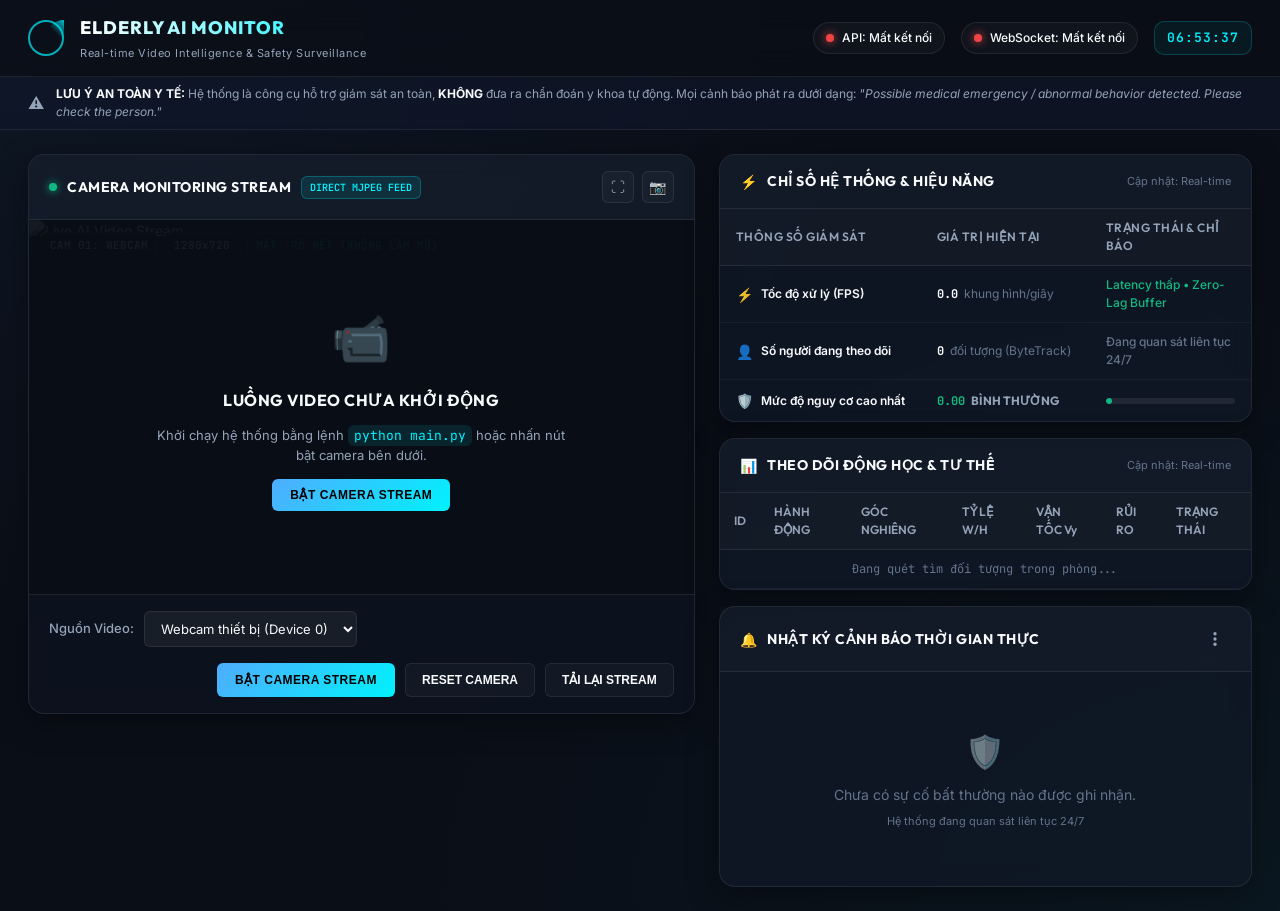
==== commit 4c82fdbe: "check webcam and pipeline server use only one model RTMO-RTMOs" ====
--- a/frontend/index.html
+++ b/frontend/index.html
@@ -1,16 +1,21 @@
 <!DOCTYPE html>
 <html lang="vi">
+
 <head>
   <meta charset="UTF-8">
   <meta name="viewport" content="width=device-width, initial-scale=1.0">
   <title>Elderly AI Monitor — Real-time Video Intelligence Dashboard</title>
-  <meta name="description" content="Hệ thống giám sát camera và phát hiện hành vi bất thường thời gian thực cho người cao tuổi">
+  <meta name="description"
+    content="Hệ thống giám sát camera và phát hiện hành vi bất thường thời gian thực cho người cao tuổi">
   <!-- Google Fonts -->
   <link rel="preconnect" href="https://fonts.googleapis.com">
   <link rel="preconnect" href="https://fonts.gstatic.com" crossorigin>
-  <link href="https://fonts.googleapis.com/css2?family=Inter:wght@300;400;500;600;700&family=JetBrains+Mono:wght@400;500;700&family=Outfit:wght@400;500;600;700;800&display=swap" rel="stylesheet">
+  <link
+    href="https://fonts.googleapis.com/css2?family=Inter:wght@300;400;500;600;700&family=JetBrains+Mono:wght@400;500;700&family=Outfit:wght@400;500;600;700;800&display=swap"
+    rel="stylesheet">
   <link rel="stylesheet" href="styles.css">
 </head>
+
 <body>
   <!-- Top Navigation Header -->
   <header class="app-header">
@@ -45,7 +50,9 @@
   <div class="safety-banner" id="safety-banner">
     <span class="safety-icon">⚠️</span>
     <span class="safety-text">
-      <strong>LƯU Ý AN TOÀN Y TẾ:</strong> Hệ thống là công cụ hỗ trợ giám sát an toàn, <strong>KHÔNG</strong> đưa ra chẩn đoán y khoa tự động. Mọi cảnh báo phát ra dưới dạng: <em>"Possible medical emergency / abnormal behavior detected. Please check the person."</em>
+      <strong>LƯU Ý AN TOÀN Y TẾ:</strong> Hệ thống là công cụ hỗ trợ giám sát an toàn, <strong>KHÔNG</strong> đưa ra
+      chẩn đoán y khoa tự động. Mọi cảnh báo phát ra dưới dạng: <em>"Possible medical emergency / abnormal behavior
+        detected. Please check the person."</em>
     </span>
   </div>
 
@@ -84,12 +91,8 @@
 
           <!-- Video Display Area -->
           <div class="video-container" id="video-container">
-            <img 
-              id="live-video-stream" 
-              src="/stream/mjpeg" 
-              alt="Live AI Video Stream" 
-              onerror="this.onerror=null; this.src=''; window.handleStreamError();"
-            >
+            <img id="live-video-stream" src="/stream/mjpeg" alt="Live AI Video Stream"
+              onerror="this.onerror=null; this.src=''; window.handleStreamError();">
             <!-- Floating Fall Warning Banner on Video -->
             <div class="video-fall-badge" id="video-fall-badge" style="display: none;">
               <span class="badge-icon">🚨</span>
@@ -126,7 +129,8 @@
             </div>
 
             <div class="ctrl-group rtsp-input-group" id="rtsp-input-group" style="display: none;">
-              <input type="text" id="rtsp-url-input" class="form-input" placeholder="rtsp://admin:pass@192.168.1.100:554/stream">
+              <input type="text" id="rtsp-url-input" class="form-input"
+                placeholder="rtsp://admin:pass@192.168.1.100:554/stream">
             </div>
 
             <div class="ctrl-buttons">
@@ -268,7 +272,8 @@
             </div>
             <div class="card-actions">
               <div class="header-menu-wrapper">
-                <button type="button" class="btn-chrome-more" id="btn-alerts-menu-toggle" title="Tùy chọn nhật ký cảnh báo" aria-label="Tùy chọn">
+                <button type="button" class="btn-chrome-more" id="btn-alerts-menu-toggle"
+                  title="Tùy chọn nhật ký cảnh báo" aria-label="Tùy chọn">
                   <svg width="18" height="18" viewBox="0 0 24 24" fill="currentColor">
                     <circle cx="12" cy="5" r="2.2"></circle>
                     <circle cx="12" cy="12" r="2.2"></circle>
@@ -302,7 +307,8 @@
                   <div class="chrome-menu-divider"></div>
 
                   <!-- Item 1: Phát thử chuông loa -->
-                  <button type="button" class="chrome-menu-item" id="btn-test-chime" title="Phát thử âm thanh chuông cảnh báo ra loa">
+                  <button type="button" class="chrome-menu-item" id="btn-test-chime"
+                    title="Phát thử âm thanh chuông cảnh báo ra loa">
                     <div class="item-left">
                       <span class="item-icon">🔔</span>
                       <span class="item-label">Phát thử chuông loa</span>
@@ -311,7 +317,8 @@
                   </button>
 
                   <!-- Item 2: Bật/Tắt Âm thanh cảnh báo -->
-                  <button type="button" class="chrome-menu-item" id="btn-sound-toggle" title="Bật/Tắt âm thanh báo động">
+                  <button type="button" class="chrome-menu-item" id="btn-sound-toggle"
+                    title="Bật/Tắt âm thanh báo động">
                     <div class="item-left">
                       <span class="item-icon" id="sound-icon-indicator">🔊</span>
                       <span class="item-label">Âm thanh cảnh báo</span>
@@ -322,7 +329,8 @@
                   <div class="chrome-menu-divider"></div>
 
                   <!-- Item 3: Xóa tạm thời -->
-                  <button type="button" class="chrome-menu-item" id="btn-clear-temp" title="Xóa tạm thời khỏi màn hình hiện tại (không xóa nhật ký lưu trữ)">
+                  <button type="button" class="chrome-menu-item" id="btn-clear-temp"
+                    title="Xóa tạm thời khỏi màn hình hiện tại (không xóa nhật ký lưu trữ)">
                     <div class="item-left">
                       <span class="item-icon">🧹</span>
                       <span class="item-label">Xóa tạm thời danh sách</span>
@@ -331,7 +339,8 @@
                   </button>
 
                   <!-- Item 4: Xóa vĩnh viễn (giống mục Delete browsing data... Ctrl+Shift+Del trong Chrome) -->
-                  <button type="button" class="chrome-menu-item item-danger" id="btn-clear-permanent" title="Xóa vĩnh viễn tất cả cảnh báo khỏi hệ thống máy chủ">
+                  <button type="button" class="chrome-menu-item item-danger" id="btn-clear-permanent"
+                    title="Xóa vĩnh viễn tất cả cảnh báo khỏi hệ thống máy chủ">
                     <div class="item-left">
                       <span class="item-icon">🗑️</span>
                       <span class="item-label">Xóa vĩnh viễn</span>
@@ -358,9 +367,12 @@
 
   <!-- Sound effect for alerts -->
   <audio id="alert-sound" preload="auto">
-    <source src="[data-uri]" type="audio/wav">
+    <source
+      src="[data-uri]"
+      type="audio/wav">
   </audio>
 
   <script src="app.js"></script>
 </body>
-</html>
+
+</html>
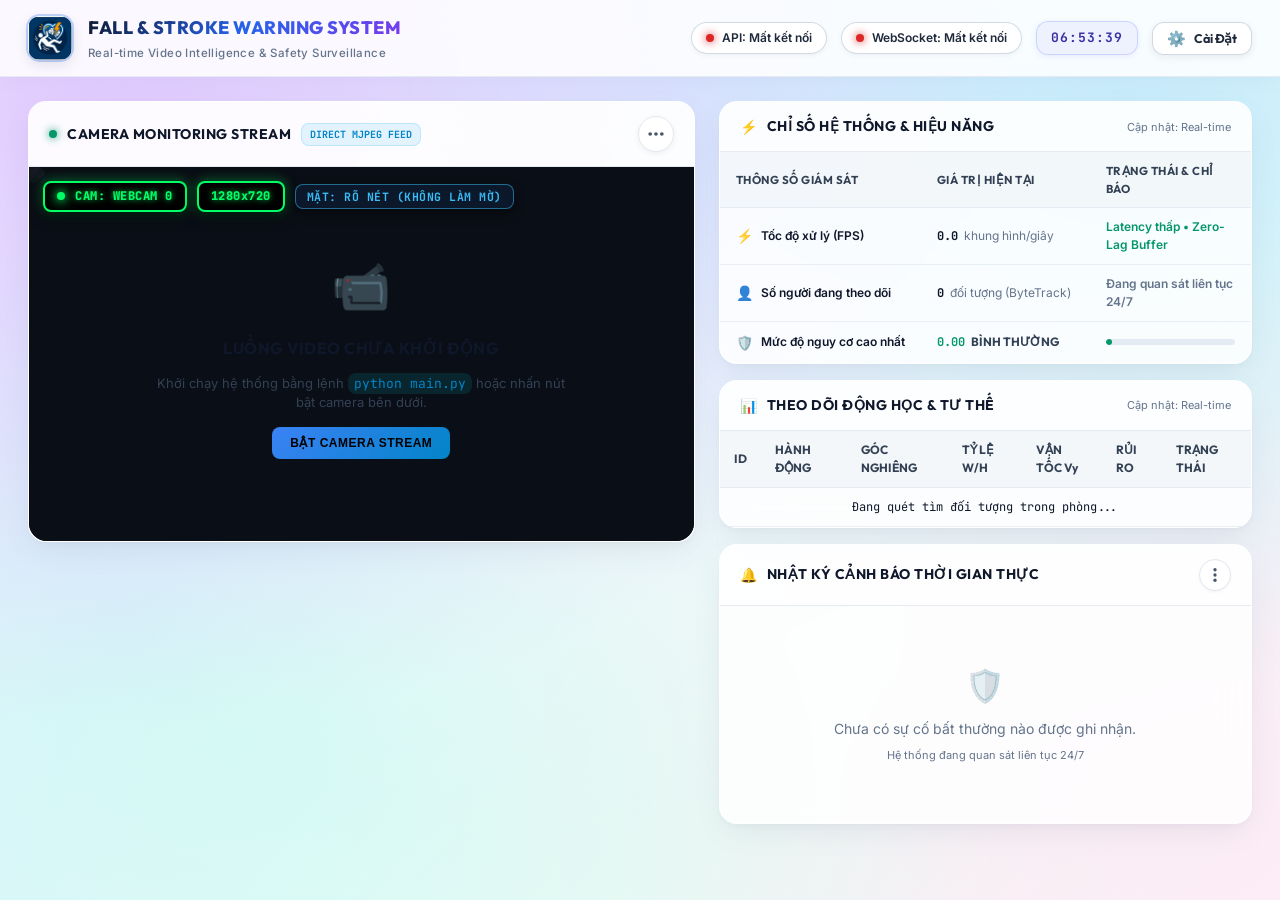
==== commit 160d0087: "sửa lại bộ cảnh báo còi và nâng cấp cơ chế nhận diện khoanh vùng đối tượng" ====
--- a/frontend/index.html
+++ b/frontend/index.html
@@ -4,28 +4,28 @@
 <head>
   <meta charset="UTF-8">
   <meta name="viewport" content="width=device-width, initial-scale=1.0">
-  <title>Elderly AI Monitor — Real-time Video Intelligence Dashboard</title>
+  <title>Fall & Stroke Warning System — Real-time Video Intelligence Dashboard</title>
   <meta name="description"
-    content="Hệ thống giám sát camera và phát hiện hành vi bất thường thời gian thực cho người cao tuổi">
+    content="Hệ thống camera giám sát và cảnh báo té ngã, dấu hiệu đột quỵ thời gian thực">
   <!-- Google Fonts -->
   <link rel="preconnect" href="https://fonts.googleapis.com">
   <link rel="preconnect" href="https://fonts.gstatic.com" crossorigin>
   <link
     href="https://fonts.googleapis.com/css2?family=Inter:wght@300;400;500;600;700&family=JetBrains+Mono:wght@400;500;700&family=Outfit:wght@400;500;600;700;800&display=swap"
     rel="stylesheet">
-  <link rel="stylesheet" href="styles.css">
+  <link rel="icon" type="image/png" href="icon.png">
+  <link rel="shortcut icon" href="favicon.ico">
+  <link rel="apple-touch-icon" href="apple-touch-icon.png">
+  <link rel="stylesheet" href="styles.css?v=20260913_3">
 </head>
 
 <body>
   <!-- Top Navigation Header -->
   <header class="app-header">
     <div class="header-brand">
-      <div class="brand-radar">
-        <span class="radar-circle"></span>
-        <span class="radar-scanner"></span>
-      </div>
+      <img src="logo.png" alt="Fall & Stroke Warning System Icon" class="brand-app-logo">
       <div class="brand-title">
-        <h1>ELDERLY AI MONITOR</h1>
+        <h1>FALL & STROKE WARNING SYSTEM</h1>
         <span class="brand-subtitle">Real-time Video Intelligence & Safety Surveillance</span>
       </div>
     </div>
@@ -43,18 +43,15 @@
       </div>
 
       <div class="digital-clock" id="digital-clock">00:00:00</div>
+
+      <!-- Settings Gear Button (Gọn ở góc màn hình) -->
+      <button class="btn-settings-gear" id="btn-open-settings" title="Cài đặt hệ thống">
+        <span class="gear-icon">⚙️</span>
+        <span class="gear-label">Cài Đặt</span>
+      </button>
     </div>
   </header>
 
-  <!-- Clinical Safety Notice Banner -->
-  <div class="safety-banner" id="safety-banner">
-    <span class="safety-icon">⚠️</span>
-    <span class="safety-text">
-      <strong>LƯU Ý AN TOÀN Y TẾ:</strong> Hệ thống là công cụ hỗ trợ giám sát an toàn, <strong>KHÔNG</strong> đưa ra
-      chẩn đoán y khoa tự động. Mọi cảnh báo phát ra dưới dạng: <em>"Possible medical emergency / abnormal behavior
-        detected. Please check the person."</em>
-    </span>
-  </div>
 
   <!-- Emergency Flash Banner (Hidden by default, pulses red on alert) -->
   <div class="emergency-alert-bar" id="emergency-alert-bar" style="display: none;">
@@ -84,8 +81,147 @@
               <span class="stream-pill" id="stream-pill">DIRECT MJPEG FEED</span>
             </div>
             <div class="card-actions">
-              <button class="btn-icon" id="btn-fullscreen" title="Toàn màn hình">⛶</button>
-              <button class="btn-icon" id="btn-snapshot" title="Chụp ảnh snapshot">📷</button>
+              <div class="cam-menu-wrapper" id="cam-menu-wrapper">
+                <button type="button" class="btn-bubble-dots" id="btn-cam-menu-toggle" title="Tùy chọn Camera & Thiết bị" aria-label="Tùy chọn Camera">
+                  <svg width="20" height="20" viewBox="0 0 24 24" fill="currentColor">
+                    <circle cx="5" cy="12" r="2.2"></circle>
+                    <circle cx="12" cy="12" r="2.2"></circle>
+                    <circle cx="19" cy="12" r="2.2"></circle>
+                  </svg>
+                </button>
+                <div class="bubble-popover-menu" id="cam-popover-menu">
+                  <div class="popover-arrow"></div>
+
+                  <!-- Quick Action Buttons Section (Image 2 style) -->
+                  <div class="popover-section-label">THAO TÁC NHANH</div>
+                  <div class="popover-quick-actions">
+                    <button type="button" class="popover-item-btn" id="btn-snapshot" title="Chụp ảnh snapshot">
+                      <span class="popover-item-icon">📷</span>
+                      <span class="popover-item-text">Chụp ảnh snapshot</span>
+                    </button>
+                    <button type="button" class="popover-item-btn" id="btn-fullscreen" title="Toàn màn hình">
+                      <span class="popover-item-icon">⛶</span>
+                      <span class="popover-item-text">Toàn màn hình</span>
+                    </button>
+                    <button type="button" class="popover-item-btn" id="btn-camera-toggle" title="Bật hoặc tạm dừng stream camera">
+                      <span class="popover-item-icon" id="btn-cam-toggle-icon">⏹️</span>
+                      <span class="popover-item-text" id="btn-cam-toggle-txt">DỪNG STREAM</span>
+                    </button>
+                    <button type="button" class="popover-item-btn" id="btn-refresh-stream" title="Tải lại luồng hiển thị nếu bị gián đoạn">
+                      <span class="popover-item-icon">🔄</span>
+                      <span class="popover-item-text">Tải lại luồng</span>
+                    </button>
+                  </div>
+
+                  <div class="popover-divider"></div>
+
+                  <!-- Camera Hardware & Source Configuration Section -->
+                  <div class="camera-controls-header">
+                    <div class="cam-header-title">
+                      <span class="cam-header-icon">⚙️</span>
+                      <h3>CẤU HÌNH NGUỒN CAMERA & ĐỔI THIẾT BỊ</h3>
+                    </div>
+                    <div class="cam-header-badge">
+                      <span class="cam-status-pill" id="cam-active-status-pill">
+                        <span class="pill-dot dot-active"></span>
+                        <span id="cam-active-name-txt">Đang tải...</span>
+                      </span>
+                    </div>
+                  </div>
+
+                  <!-- Controls Grid -->
+                  <div class="camera-form-grid">
+                    <!-- Cột 1: Chọn loại Camera (Webcam / RTSP / Video) -->
+                    <div class="cam-field-group">
+                      <label for="camera-type-select" class="cam-field-label">
+                        <span>📹 Loại Nguồn:</span>
+                      </label>
+                      <select id="camera-type-select" class="cam-select">
+                        <option value="webcam">📷 Webcam Tích hợp / USB</option>
+                        <option value="rtsp">🌐 Camera IP An Ninh (RTSP)</option>
+                        <option value="video">🎬 Tệp Video Kiểm Thử (MP4)</option>
+                      </select>
+                    </div>
+
+                    <!-- Cột 2A: Thiết bị Webcam (Hiện khi chọn Webcam) -->
+                    <div class="cam-field-group" id="group-webcam-device">
+                      <label for="webcam-device-select" class="cam-field-label">
+                        <span>🔌 Chọn Webcam:</span>
+                      </label>
+                      <div class="cam-input-action-row">
+                        <select id="webcam-device-select" class="cam-select">
+                          <option value="0">Webcam 0 (Mặc định)</option>
+                        </select>
+                        <button type="button" class="btn-cam-action" id="btn-scan-webcams" title="Quét lại các cổng webcam trên máy tính">
+                          🔍 Quét
+                        </button>
+                      </div>
+                    </div>
+
+                    <!-- Cột 2B: Mẫu Hãng RTSP (Hiện khi chọn RTSP) -->
+                    <div class="cam-field-group" id="group-rtsp-preset" style="display: none;">
+                      <label for="rtsp-preset-select" class="cam-field-label">
+                        <span>🏷️ Mẫu Hãng Camera:</span>
+                      </label>
+                      <select id="rtsp-preset-select" class="cam-select">
+                        <option value="custom">✏️ Tùy chỉnh (Nhập link riêng)</option>
+                        <option value="hikvision">Hikvision (/Streaming/Channels/101)</option>
+                        <option value="dahua">Dahua / Imou (/cam/realmonitor...)</option>
+                        <option value="yoosee">Yoosee (/onvif1)</option>
+                        <option value="tapo">TP-Link Tapo (/stream1)</option>
+                        <option value="ezviz">EZVIZ (/h264/ch1/main/av_stream)</option>
+                      </select>
+                    </div>
+
+                    <!-- Cột 2C: Chọn Video mẫu (Hiện khi chọn Video) -->
+                    <div class="cam-field-group" id="group-video-preset" style="display: none;">
+                      <label for="video-preset-select" class="cam-field-label">
+                        <span>📁 Tệp Video Mẫu:</span>
+                      </label>
+                      <select id="video-preset-select" class="cam-select">
+                        <option value="data/videos/sample_adl_fall.mp4">sample_adl_fall.mp4 (Mô phỏng té ngã)</option>
+                        <option value="synthetic">Synthetic Stream (Video nội bộ giả lập)</option>
+                        <option value="custom">Nhập đường dẫn file MP4...</option>
+                      </select>
+                    </div>
+                  </div>
+
+                  <!-- Hàng nhập RTSP URL (Chỉ hiện khi chọn RTSP) -->
+                  <div class="cam-full-row" id="group-rtsp-url-row" style="display: none;">
+                    <label for="rtsp-url-input" class="cam-field-label">
+                      <span>🔗 Đường dẫn RTSP Stream (Camera IP):</span>
+                    </label>
+                    <div class="cam-input-wrap">
+                      <input type="text" id="rtsp-url-input" class="cam-input"
+                        placeholder="rtsp://admin:password@192.168.1.100:554/stream" spellcheck="false" autocomplete="off">
+                    </div>
+                    <small class="cam-hint">Gợi ý: Nhập địa chỉ IP, username, password và cổng 554 của camera an ninh trong nhà.</small>
+                  </div>
+
+                  <!-- Hàng nhập custom video path (Chỉ hiện khi chọn Video -> custom) -->
+                  <div class="cam-full-row" id="group-video-custom-row" style="display: none;">
+                    <label for="custom-video-path-input" class="cam-field-label">
+                      <span>📁 Đường dẫn file video cục bộ:</span>
+                    </label>
+                    <input type="text" id="custom-video-path-input" class="cam-input"
+                      placeholder="data/videos/your_test_video.mp4" spellcheck="false">
+                  </div>
+
+                  <!-- Action Buttons Row -->
+                  <div class="cam-buttons-row">
+                    <button type="button" class="btn-cam-primary" id="btn-apply-camera">
+                      <span class="btn-spinner" id="cam-spinner" style="display: none;">⏳</span>
+                      <span id="btn-apply-txt">🔄 ÁP DỤNG & CHUYỂN CAMERA</span>
+                    </button>
+                    <button type="button" class="btn-cam-secondary" id="btn-save-camera-default" title="Lưu thiết lập này vào configs/camera.yaml để lần khởi động sau tự động dùng">
+                      💾 LƯU MẶC ĐỊNH
+                    </button>
+                  </div>
+
+                  <!-- Toast / Feedback message bar -->
+                  <div class="cam-toast-feedback" id="cam-toast-feedback" style="display: none;"></div>
+                </div>
+              </div>
             </div>
           </div>
 
@@ -109,34 +245,11 @@
               </div>
             </div>
 
-            <!-- HUD Badges on Top of Video -->
+            <!-- HUD Badges on Top of Video (Độ tương phản cao: Nền đen đặc 100%, Chữ xanh lá Neon sáng rõ) -->
             <div class="video-hud">
-              <div class="hud-item" id="hud-cam-name">CAM 01: WEBCAM</div>
-              <div class="hud-item" id="hud-res">1280x720</div>
+              <div class="hud-item hud-green-badge" id="hud-cam-name" style="background-color: #000000 !important; color: #00ff66 !important; border: 2px solid #00ff66 !important; font-weight: 800 !important; font-size: 12px !important; text-shadow: 0 0 6px rgba(0, 255, 102, 0.8) !important; box-shadow: 0 4px 14px rgba(0, 0, 0, 0.9), 0 0 12px rgba(0, 255, 102, 0.5) !important;">CAM: WEBCAM 0</div>
+              <div class="hud-item hud-green-badge" id="hud-res" style="background-color: #000000 !important; color: #00ff66 !important; border: 2px solid #00ff66 !important; font-weight: 800 !important; font-size: 12px !important; text-shadow: 0 0 6px rgba(0, 255, 102, 0.8) !important; box-shadow: 0 4px 14px rgba(0, 0, 0, 0.9), 0 0 12px rgba(0, 255, 102, 0.5) !important;">1280x720</div>
               <div class="hud-item hud-unblurred" id="hud-blur-status">MẶT: RÕ NÉT (KHÔNG LÀM MỜ)</div>
-            </div>
-          </div>
-
-          <!-- Camera Stream Controls -->
-          <div class="camera-controls">
-            <div class="ctrl-group">
-              <label for="camera-source-select">Nguồn Video:</label>
-              <select id="camera-source-select" class="form-select">
-                <option value="webcam">Webcam thiết bị (Device 0)</option>
-                <option value="rtsp">Camera IP (RTSP Stream)</option>
-                <option value="video">Tệp Video mẫu (File MP4)</option>
-              </select>
-            </div>
-
-            <div class="ctrl-group rtsp-input-group" id="rtsp-input-group" style="display: none;">
-              <input type="text" id="rtsp-url-input" class="form-input"
-                placeholder="rtsp://admin:pass@192.168.1.100:554/stream">
-            </div>
-
-            <div class="ctrl-buttons">
-              <button class="btn-primary" id="btn-camera-toggle">BẬT CAMERA STREAM</button>
-              <button class="btn-secondary" id="btn-camera-reset">RESET CAMERA</button>
-              <button class="btn-secondary" id="btn-refresh-stream">TẢI LẠI STREAM</button>
             </div>
           </div>
         </div>
@@ -372,6 +485,102 @@
       type="audio/wav">
   </audio>
 
+  <!-- Modern Settings Modal (Bảng Cài Đặt Hệ Thống Gọn Gàng 1-Click) -->
+  <div class="settings-modal-overlay" id="settings-modal-overlay" style="display: none;">
+    <div class="settings-modal-card" id="settings-modal-card">
+      <div class="settings-modal-header">
+        <div class="modal-title-wrap">
+          <span class="modal-icon">⚙️</span>
+          <h2>CÀI ĐẶT HỆ THỐNG</h2>
+        </div>
+        <button class="btn-close-modal" id="btn-close-settings" title="Đóng cài đặt">✕</button>
+      </div>
+
+      <div class="settings-modal-body">
+        <!-- Mục 1: Khởi động cùng Windows -->
+        <div class="settings-group">
+          <div class="settings-group-header">
+            <div class="settings-group-info">
+              <div class="settings-item-title">
+                <span>🚀 Tự động chạy nền khi mở máy tính</span>
+                <span class="badge-status-pill pill-off" id="autostart-status-pill">Đang tắt</span>
+              </div>
+              <p class="settings-item-desc">
+                Khi bật, AI sẽ tự động khởi động ngầm bảo vệ 24/7 mỗi khi máy tính bật lên mà không làm hiện cửa sổ đen.
+              </p>
+            </div>
+            <label class="switch">
+              <input type="checkbox" id="toggle-autostart">
+              <span class="slider round"></span>
+            </label>
+          </div>
+          <div class="settings-feedback" id="autostart-feedback" style="display: none;"></div>
+        </div>
+
+        <!-- Mục 2: Quyền & Chẩn đoán Camera -->
+        <div class="settings-group">
+          <div class="settings-item-title">
+            <span>🎥 Quyền truy cập & Chẩn đoán Camera</span>
+          </div>
+          <p class="settings-item-desc">
+            Kiểm tra khả năng mở thiết bị camera hoặc mở Cài đặt Quyền Camera của Windows nếu bị chặn.
+          </p>
+          <div class="settings-actions-row">
+            <button class="btn-modal-action" id="btn-check-camera">
+              <span>🔍</span> Kiểm tra Camera
+            </button>
+            <button class="btn-modal-action btn-outline" id="btn-open-win-camera-settings">
+              <span>🔓</span> Mở Cài đặt Quyền Camera Windows
+            </button>
+          </div>
+          <div class="settings-feedback" id="camera-check-feedback" style="display: none;"></div>
+        </div>
+
+        <!-- Mục 3: Chế độ làm mờ khuôn mặt -->
+        <div class="settings-group">
+          <div class="settings-group-header">
+            <div class="settings-group-info">
+              <div class="settings-item-title">
+                <span>🔒 Bảo vệ quyền riêng tư (Làm mờ mặt)</span>
+              </div>
+              <p class="settings-item-desc">
+                Tự động làm mờ khuôn mặt trong khung hình camera để bảo mật hình ảnh người thân.
+              </p>
+            </div>
+            <label class="switch">
+              <input type="checkbox" id="toggle-face-blur">
+              <span class="slider round"></span>
+            </label>
+          </div>
+        </div>
+
+        <!-- Mục 4: Điều khiển & Tắt hệ thống -->
+        <div class="settings-group group-danger">
+          <div class="settings-group-header">
+            <div class="settings-group-info">
+              <div class="settings-item-title text-danger">
+                <span>🛑 Dừng hoạt động hệ thống</span>
+              </div>
+              <p class="settings-item-desc">
+                Đóng an toàn tiến trình AI và máy chủ Web kể cả khi đang chạy ẩn dưới nền.
+              </p>
+            </div>
+            <button class="btn-modal-danger" id="btn-modal-shutdown">
+              TẮT HỆ THỐNG
+            </button>
+          </div>
+        </div>
+
+        <!-- Thông tin hệ thống -->
+        <div class="settings-info-box">
+          <div class="info-item"><span>Phiên bản:</span> <strong>Fall & Stroke Warning System v1.0</strong></div>
+          <div class="info-item"><span>Ứng dụng:</span> <strong>Fall_and_Stroke_Warning_System.exe (DirectML)</strong></div>
+          <div class="info-item"><span>Địa chỉ Web:</span> <strong>http://localhost:8000</strong></div>
+        </div>
+      </div>
+    </div>
+  </div>
+
   <script src="app.js"></script>
 </body>
 
--- a/frontend/styles.css
+++ b/frontend/styles.css
@@ -1,32 +1,37 @@
 /* ==========================================================================
-   ELDERLY AI MONITOR — STYLESHEET (DARK GLASSMORPHISM THEME)
+   ELDERLY AI MONITOR — STYLESHEET (BRIGHT HOLOGRAPHIC PASTEL THEME)
+   Inspired by Iridescent Pastel Gradient (Image 1) & Chrome/Telegram Popover (Image 2)
    ========================================================================== */
 
 :root {
-  /* Color Palette - HSL Tailored */
-  --bg-primary: #0a0e17;
-  --bg-secondary: #111827;
-  --bg-card: rgba(17, 24, 39, 0.75);
-  --bg-card-hover: rgba(24, 33, 53, 0.85);
-  --bg-glass: rgba(255, 255, 255, 0.03);
+  /* Color Palette - Bright Iridescent Pastel & High-Contrast Typography */
+  --bg-primary: #f8fafc;
+  --bg-secondary: #ffffff;
+  --bg-card: rgba(255, 255, 255, 0.84);
+  --bg-card-hover: rgba(255, 255, 255, 0.95);
+  --bg-glass: rgba(255, 255, 255, 0.7);
   
-  --border-color: rgba(255, 255, 255, 0.08);
-  --border-glow: rgba(0, 242, 254, 0.25);
+  --border-color: rgba(226, 232, 240, 0.85);
+  --border-subtle: rgba(241, 245, 249, 0.9);
+  --border-glow: rgba(99, 102, 241, 0.35);
   
-  --text-primary: #f8fafc;
-  --text-secondary: #94a3b8;
-  --text-muted: #64748b;
+  --text-primary: #0f172a;       /* Deep Slate 900 for ultra-crisp contrast */
+  --text-secondary: #334155;     /* Slate 700 */
+  --text-muted: #64748b;         /* Slate 500 */
   
-  --accent-cyan: #00f2fe;
-  --accent-blue: #4facfe;
+  /* Iridescent & Accent Hues */
+  --accent-cyan: #0284c7;        /* Sky Blue */
+  --accent-blue: #3b82f6;        /* Royal Blue */
+  --accent-purple: #8b5cf6;      /* Lavender Violet */
+  --accent-pink: #ec4899;        /* Pastel Blush */
   
   /* Status Colors */
-  --status-normal: #10b981;       /* Emerald */
+  --status-normal: #059669;       /* Emerald 600 */
   --status-normal-glow: rgba(16, 185, 129, 0.25);
-  --status-suspicious: #f59e0b;   /* Amber */
-  --status-abnormal: #f97316;     /* Orange */
-  --status-emergency: #ef4444;    /* Crimson Red */
-  --status-emergency-glow: rgba(239, 68, 68, 0.4);
+  --status-suspicious: #d97706;   /* Amber 600 */
+  --status-abnormal: #ea580c;     /* Orange 600 */
+  --status-emergency: #dc2626;    /* Crimson Red 600 */
+  --status-emergency-glow: rgba(220, 38, 38, 0.35);
   
   /* Fonts */
   --font-heading: 'Outfit', sans-serif;
@@ -34,14 +39,14 @@
   --font-mono: 'JetBrains Mono', monospace;
   
   /* Radii & Shadows */
-  --radius-sm: 6px;
-  --radius-md: 10px;
-  --radius-lg: 16px;
+  --radius-sm: 8px;
+  --radius-md: 12px;
+  --radius-lg: 18px;
   --radius-pill: 9999px;
   
-  --shadow-card: 0 8px 32px 0 rgba(0, 0, 0, 0.37);
-  --shadow-glow: 0 0 20px rgba(0, 242, 254, 0.15);
-  --shadow-alert: 0 0 30px rgba(239, 68, 68, 0.3);
+  --shadow-card: 0 10px 30px -5px rgba(100, 116, 139, 0.12), 0 4px 6px -2px rgba(148, 163, 184, 0.08);
+  --shadow-glow: 0 0 20px rgba(59, 130, 246, 0.2);
+  --shadow-alert: 0 10px 35px rgba(220, 38, 38, 0.25);
 }
 
 /* Base Reset */
@@ -52,10 +57,18 @@
 }
 
 body {
-  background-color: var(--bg-primary);
+  background-color: #f8fafc;
+  /* Holographic/Iridescent Pastel Multi-Gradient matching Image 1:
+     Lavender (#e9d5ff) top-left, Sky Blue (#bae6fd) upper-right,
+     Mint Green (#ccfbf1) bottom-left, Pastel Pink (#fce7f3) bottom-right */
   background-image: 
-    radial-gradient(at 0% 0%, rgba(79, 172, 254, 0.06) 0px, transparent 50%),
-    radial-gradient(at 100% 100%, rgba(0, 242, 254, 0.04) 0px, transparent 50%);
+    radial-gradient(at 10% 12%, rgba(216, 180, 254, 0.65) 0px, transparent 55%),
+    radial-gradient(at 88% 12%, rgba(186, 230, 253, 0.7) 0px, transparent 52%),
+    radial-gradient(at 18% 82%, rgba(204, 251, 241, 0.65) 0px, transparent 55%),
+    radial-gradient(at 88% 85%, rgba(252, 231, 243, 0.7) 0px, transparent 52%),
+    radial-gradient(at 50% 48%, rgba(255, 255, 255, 0.85) 0px, transparent 65%),
+    linear-gradient(135deg, #f5f3ff 0%, #e0f2fe 35%, #ecfdf5 70%, #fdf2f8 100%);
+  background-attachment: fixed;
   color: var(--text-primary);
   font-family: var(--font-body);
   font-size: 14px;
@@ -68,18 +81,18 @@
 
 /* Custom Scrollbar */
 ::-webkit-scrollbar {
-  width: 6px;
-  height: 6px;
+  width: 7px;
+  height: 7px;
 }
 ::-webkit-scrollbar-track {
-  background: var(--bg-primary);
+  background: rgba(241, 245, 249, 0.7);
 }
 ::-webkit-scrollbar-thumb {
-  background: rgba(255, 255, 255, 0.15);
+  background: rgba(148, 163, 184, 0.4);
   border-radius: var(--radius-pill);
 }
 ::-webkit-scrollbar-thumb:hover {
-  background: rgba(255, 255, 255, 0.3);
+  background: rgba(148, 163, 184, 0.7);
 }
 
 /* ==========================================================================
@@ -90,9 +103,10 @@
   justify-content: space-between;
   align-items: center;
   padding: 14px 28px;
-  background: rgba(10, 14, 23, 0.8);
-  backdrop-filter: blur(16px);
-  border-bottom: 1px solid var(--border-color);
+  background: rgba(255, 255, 255, 0.85);
+  backdrop-filter: blur(20px);
+  border-bottom: 1px solid rgba(226, 232, 240, 0.85);
+  box-shadow: 0 4px 20px -4px rgba(100, 116, 139, 0.08);
   position: sticky;
   top: 0;
   z-index: 100;
@@ -102,6 +116,22 @@
   display: flex;
   align-items: center;
   gap: 16px;
+}
+
+/* Official App Logo Icon */
+.brand-app-logo {
+  width: 44px;
+  height: 44px;
+  border-radius: 12px;
+  object-fit: contain;
+  box-shadow: 0 4px 14px rgba(15, 23, 42, 0.12), 0 0 0 2px rgba(59, 130, 246, 0.3);
+  transition: transform 0.25s cubic-bezier(0.16, 1, 0.3, 1), box-shadow 0.25s ease;
+  flex-shrink: 0;
+}
+
+.brand-app-logo:hover {
+  transform: scale(1.08) rotate(-2deg);
+  box-shadow: 0 6px 20px rgba(37, 99, 235, 0.28), 0 0 0 2px rgba(59, 130, 246, 0.5);
 }
 
 /* Radar Animation */
@@ -118,7 +148,7 @@
   width: 100%;
   height: 100%;
   border-radius: 50%;
-  border: 2px solid var(--accent-cyan);
+  border: 2px solid var(--accent-blue);
   opacity: 0.7;
 }
 
@@ -128,7 +158,7 @@
   height: 50%;
   top: 0;
   right: 0;
-  background: linear-gradient(45deg, transparent 40%, rgba(0, 242, 254, 0.8) 100%);
+  background: linear-gradient(45deg, transparent 40%, rgba(59, 130, 246, 0.75) 100%);
   border-radius: 100% 0 0 0;
   transform-origin: bottom left;
   animation: radar-sweep 2s linear infinite;
@@ -143,35 +173,38 @@
   font-family: var(--font-heading);
   font-size: 18px;
   font-weight: 800;
-  letter-spacing: 1px;
-  background: linear-gradient(90deg, #ffffff, var(--accent-cyan));
+  letter-spacing: 0.5px;
+  background: linear-gradient(135deg, #0f172a 0%, #2563eb 50%, #7c3aed 100%);
   -webkit-background-clip: text;
   -webkit-text-fill-color: transparent;
 }
 
 .brand-subtitle {
-  font-size: 11px;
-  color: var(--text-secondary);
-  letter-spacing: 0.5px;
+  font-size: 11.5px;
+  color: #64748b;
+  font-weight: 500;
+  letter-spacing: 0.4px;
 }
 
 /* Header Status */
 .header-status {
   display: flex;
   align-items: center;
-  gap: 16px;
+  gap: 14px;
 }
 
 .status-badge {
   display: flex;
   align-items: center;
   gap: 8px;
-  padding: 6px 12px;
-  background: var(--bg-glass);
-  border: 1px solid var(--border-color);
+  padding: 6px 14px;
+  background: rgba(255, 255, 255, 0.9);
+  border: 1px solid rgba(203, 213, 225, 0.85);
   border-radius: var(--radius-pill);
   font-size: 12px;
-  font-weight: 500;
+  font-weight: 600;
+  color: #1e293b;
+  box-shadow: 0 2px 5px rgba(0, 0, 0, 0.04);
 }
 
 .badge-dot {
@@ -198,13 +231,14 @@
 .digital-clock {
   font-family: var(--font-mono);
   font-size: 13px;
-  font-weight: 600;
-  color: var(--accent-cyan);
-  padding: 6px 12px;
-  background: rgba(0, 242, 254, 0.05);
-  border: 1px solid rgba(0, 242, 254, 0.2);
+  font-weight: 700;
+  color: #3730a3;
+  padding: 6px 14px;
+  background: rgba(238, 242, 255, 0.95);
+  border: 1px solid rgba(199, 210, 254, 0.9);
   border-radius: var(--radius-md);
   letter-spacing: 1px;
+  box-shadow: 0 2px 6px rgba(99, 102, 241, 0.1);
 }
 
 /* ==========================================================================
@@ -312,17 +346,18 @@
 
 .kpi-card {
   background: var(--bg-card);
-  backdrop-filter: blur(12px);
-  border: 1px solid var(--border-color);
+  backdrop-filter: blur(16px);
+  border: 1px solid rgba(255, 255, 255, 0.95);
   border-radius: var(--radius-lg);
   padding: 18px 22px;
   box-shadow: var(--shadow-card);
-  transition: transform 0.2s ease, border-color 0.2s ease;
+  transition: transform 0.2s ease, box-shadow 0.2s ease;
 }
 
 .kpi-card:hover {
   transform: translateY(-2px);
-  border-color: var(--border-glow);
+  box-shadow: 0 14px 35px -5px rgba(100, 116, 139, 0.18);
+  border-color: rgba(99, 102, 241, 0.3);
 }
 
 .kpi-header {
@@ -335,14 +370,14 @@
 .kpi-label {
   font-family: var(--font-heading);
   font-size: 12px;
-  font-weight: 600;
+  font-weight: 700;
   color: var(--text-secondary);
   letter-spacing: 0.5px;
 }
 
 .kpi-icon {
   font-size: 16px;
-  opacity: 0.8;
+  opacity: 0.85;
 }
 
 .kpi-body {
@@ -366,7 +401,7 @@
 .kpi-meter-bg {
   width: 100%;
   height: 6px;
-  background: rgba(255, 255, 255, 0.08);
+  background: rgba(226, 232, 240, 0.85);
   border-radius: var(--radius-pill);
   margin-top: 10px;
   overflow: hidden;
@@ -410,7 +445,7 @@
 
 .kpi-indicator {
   font-size: 11px;
-  font-weight: 500;
+  font-weight: 600;
 }
 
 .ind-good { color: var(--status-normal); }
@@ -427,22 +462,24 @@
 
 .card {
   background: var(--bg-card);
-  backdrop-filter: blur(12px);
-  border: 1px solid var(--border-color);
+  backdrop-filter: blur(16px);
+  border: 1px solid rgba(255, 255, 255, 0.95);
   border-radius: var(--radius-lg);
   box-shadow: var(--shadow-card);
   display: flex;
   flex-direction: column;
-  overflow: hidden;
+  overflow: visible; /* Cho phép menu popover 3 chấm hiển thị trọn vẹn */
+  position: relative;
 }
 
 .card-header {
   display: flex;
   justify-content: space-between;
   align-items: center;
-  padding: 16px 20px;
-  border-bottom: 1px solid var(--border-color);
-  background: rgba(255, 255, 255, 0.015);
+  padding: 14px 20px;
+  border-bottom: 1px solid rgba(226, 232, 240, 0.85);
+  background: rgba(255, 255, 255, 0.45);
+  border-radius: var(--radius-lg) var(--radius-lg) 0 0;
 }
 
 .card-title {
@@ -456,6 +493,7 @@
   font-size: 14px;
   font-weight: 700;
   letter-spacing: 0.5px;
+  color: #0f172a;
 }
 
 .card-dot {
@@ -479,21 +517,165 @@
 .stream-pill {
   font-family: var(--font-mono);
   font-size: 10px;
+  font-weight: 700;
+  padding: 3px 8px;
+  background: rgba(224, 242, 254, 0.9);
+  border: 1px solid rgba(186, 230, 253, 0.95);
+  color: #0284c7;
+  border-radius: var(--radius-sm);
+}
+
+.card-actions {
+  display: flex;
+  align-items: center;
+  gap: 8px;
+  position: relative;
+}
+
+/* ==========================================================================
+   TASK 3: BUBBLE 3-DOTS POPOVER MENU (MATCHING USER'S IMAGE 2)
+   ========================================================================== */
+.cam-menu-wrapper {
+  position: relative;
+  display: inline-flex;
+  align-items: center;
+}
+
+.btn-bubble-dots {
+  width: 36px;
+  height: 36px;
+  border-radius: 50%;
+  background: #ffffff;
+  border: 1.5px solid #e2e8f0;
+  color: #475569;
+  display: flex;
+  align-items: center;
+  justify-content: center;
+  cursor: pointer;
+  box-shadow: 0 2px 6px rgba(0, 0, 0, 0.06);
+  transition: all 0.2s cubic-bezier(0.16, 1, 0.3, 1);
+  padding: 0;
+}
+
+.btn-bubble-dots:hover {
+  background: #f8fafc;
+  color: #0f172a;
+  border-color: #cbd5e1;
+  transform: scale(1.06);
+  box-shadow: 0 4px 10px rgba(0, 0, 0, 0.08);
+}
+
+.btn-bubble-dots.active {
+  background: #eff6ff;
+  color: #2563eb;
+  border-color: #93c5fd;
+  box-shadow: 0 0 0 3px rgba(59, 130, 246, 0.2);
+}
+
+/* Floating speech bubble popover container (Khung menu bong bóng chuẩn Ảnh 2) */
+.bubble-popover-menu {
+  position: absolute;
+  top: calc(100% + 14px);
+  right: -4px;
+  width: 440px;
+  max-width: 92vw;
+  background: #ffffff;
+  border-radius: 20px;
+  box-shadow: 0 20px 45px -8px rgba(15, 23, 42, 0.22), 0 0 0 1px rgba(0, 0, 0, 0.06);
+  padding: 18px 20px;
+  z-index: 1000;
+  display: none;
+  flex-direction: column;
+  transform-origin: top right;
+}
+
+.bubble-popover-menu.show {
+  display: flex;
+  animation: popoverBubbleIn 0.22s cubic-bezier(0.16, 1, 0.3, 1);
+}
+
+@keyframes popoverBubbleIn {
+  from {
+    opacity: 0;
+    transform: scale(0.92) translateY(-8px);
+  }
+  to {
+    opacity: 1;
+    transform: scale(1) translateY(0);
+  }
+}
+
+/* Đuôi nhọn mũi tên bong bóng trỏ thẳng vào nút 3 chấm (Speech bubble pointer) */
+.popover-arrow {
+  position: absolute;
+  top: -7px;
+  right: 15px;
+  width: 14px;
+  height: 14px;
+  background: #ffffff;
+  transform: rotate(45deg);
+  border-left: 1px solid rgba(0, 0, 0, 0.06);
+  border-top: 1px solid rgba(0, 0, 0, 0.06);
+}
+
+.popover-section-label {
+  font-size: 11px;
+  font-weight: 700;
+  color: #64748b;
+  letter-spacing: 0.8px;
+  margin-bottom: 10px;
+  text-transform: uppercase;
+}
+
+.popover-quick-actions {
+  display: grid;
+  grid-template-columns: 1fr 1fr;
+  gap: 8px;
+  margin-bottom: 12px;
+}
+
+.popover-item-btn {
+  display: flex;
+  align-items: center;
+  gap: 10px;
+  padding: 10px 14px;
+  background: #f8fafc;
+  border: 1px solid #e2e8f0;
+  border-radius: 12px;
+  color: #1e293b;
+  font-size: 12.5px;
   font-weight: 600;
-  padding: 3px 8px;
-  background: rgba(0, 242, 254, 0.1);
-  border: 1px solid rgba(0, 242, 254, 0.25);
-  color: var(--accent-cyan);
-  border-radius: var(--radius-sm);
-}
-
-.card-actions {
-  display: flex;
-  gap: 8px;
+  cursor: pointer;
+  transition: all 0.18s ease;
+  text-align: left;
+}
+
+.popover-item-btn:hover {
+  background: #eff6ff;
+  border-color: #bfdbfe;
+  color: #1d4ed8;
+  transform: translateY(-1px);
+}
+
+.popover-item-icon {
+  font-size: 16px;
+}
+
+.popover-item-text {
+  flex: 1;
+  white-space: nowrap;
+  overflow: hidden;
+  text-overflow: ellipsis;
+}
+
+.popover-divider {
+  height: 1px;
+  background: #f1f5f9;
+  margin: 10px 0 14px 0;
 }
 
 .btn-icon {
-  background: var(--bg-glass);
+  background: rgba(255, 255, 255, 0.85);
   border: 1px solid var(--border-color);
   color: var(--text-secondary);
   border-radius: var(--radius-sm);
@@ -508,7 +690,7 @@
 }
 
 .btn-icon:hover {
-  background: rgba(255, 255, 255, 0.1);
+  background: #f1f5f9;
   color: var(--text-primary);
 }
 
@@ -517,11 +699,12 @@
   position: relative;
   width: 100%;
   aspect-ratio: 16 / 9;
-  background: #000000;
+  background: #0b0f19;
   display: flex;
   align-items: center;
   justify-content: center;
   overflow: hidden;
+  border-radius: 0 0 var(--radius-lg) var(--radius-lg);
 }
 
 #live-video-stream {
@@ -576,31 +759,81 @@
   font-family: var(--font-mono);
 }
 
-/* Video HUD Overlay */
+/* Video HUD Overlay (Nổi bật, rõ nét, không bị che khuất) */
 .video-hud {
   position: absolute;
-  top: 12px;
-  left: 12px;
-  display: flex;
-  gap: 8px;
-  z-index: 5;
+  top: 14px;
+  left: 14px;
+  display: flex;
+  align-items: center;
+  flex-wrap: wrap;
+  gap: 10px;
+  z-index: 25; /* Luôn nổi trên cùng khung video, không bị che khuất */
+  pointer-events: none;
 }
 
 .hud-item {
   font-family: var(--font-mono);
-  font-size: 11px;
-  font-weight: 600;
-  padding: 4px 8px;
-  background: rgba(0, 0, 0, 0.65);
-  backdrop-filter: blur(8px);
-  border: 1px solid rgba(255, 255, 255, 0.15);
+  font-size: 11.5px;
+  font-weight: 700;
+  padding: 5px 11px;
+  background: rgba(10, 15, 29, 0.82);
+  backdrop-filter: blur(10px);
+  border: 1px solid rgba(255, 255, 255, 0.2);
   border-radius: var(--radius-sm);
-  color: var(--text-primary);
+  color: #f8fafc;
+  display: inline-flex;
+  align-items: center;
+  gap: 6px;
+  box-shadow: 0 4px 12px rgba(0, 0, 0, 0.45);
+  letter-spacing: 0.5px;
+  line-height: 1.2;
+}
+
+/* Badge Tương Phản Cực Cao: Nền Đen Đặc 100% + Chữ Xanh Lá Neon Dạ Quang */
+.hud-green-badge,
+#hud-cam-name,
+#hud-res {
+  color: #00ff66 !important; /* Xanh lá dạ quang cực sáng, rực rỡ và siêu dễ nhìn */
+  background-color: #000000 !important; /* Nền đen sâu 100% đặc, che hoàn toàn chữ vàng bên dưới */
+  border: 2px solid #00ff66 !important; /* Viền xanh lá dạ quang rõ nét */
+  border-radius: 8px !important;
+  padding: 6px 12px !important;
+  font-size: 12px !important;
+  font-weight: 800 !important;
+  box-shadow: 0 4px 14px rgba(0, 0, 0, 0.95), 0 0 12px rgba(0, 255, 102, 0.5) !important;
+  text-shadow: 0 0 6px rgba(0, 255, 102, 0.8) !important;
+  letter-spacing: 0.5px !important;
+}
+
+/* Chấm xanh dạ quang nhấp nháy chỉ báo Camera Live */
+#hud-cam-name::before {
+  content: "";
+  display: inline-block;
+  width: 8px;
+  height: 8px;
+  background-color: #00ff66;
+  border-radius: 50%;
+  box-shadow: 0 0 8px #00ff66, 0 0 16px #00ff66;
+  margin-right: 4px;
+  animation: hudGreenPulse 1.8s infinite ease-in-out;
+}
+
+@keyframes hudGreenPulse {
+  0%, 100% {
+    opacity: 1;
+    transform: scale(1.1);
+  }
+  50% {
+    opacity: 0.3;
+    transform: scale(0.75);
+  }
 }
 
 .hud-unblurred {
-  color: var(--status-normal);
-  border-color: rgba(16, 185, 129, 0.4);
+  color: #38bdf8 !important; /* Xanh ngọc biển pastel cho badge làm mờ để phân biệt rõ ràng */
+  border-color: rgba(56, 189, 248, 0.5) !important;
+  background: rgba(12, 28, 48, 0.85) !important;
 }
 
 /* Camera Controls Bar */
@@ -719,22 +952,23 @@
 }
 
 .metrics-table th {
-  background: rgba(255, 255, 255, 0.02);
+  background: rgba(241, 245, 249, 0.75);
   color: var(--text-secondary);
   font-family: var(--font-heading);
-  font-weight: 600;
+  font-weight: 700;
   padding: 10px 16px;
   border-bottom: 1px solid var(--border-color);
   letter-spacing: 0.5px;
-  font-size: 12px;
+  font-size: 11.5px;
   text-transform: uppercase;
 }
 
 .metrics-table td {
   padding: 10px 16px;
-  border-bottom: 1px solid rgba(255, 255, 255, 0.04);
+  border-bottom: 1px solid rgba(226, 232, 240, 0.7);
   vertical-align: middle;
   font-size: 12px;
+  color: var(--text-primary);
 }
 
 .metrics-table tr:last-child td {
@@ -742,7 +976,7 @@
 }
 
 .metrics-table tr:hover {
-  background: rgba(255, 255, 255, 0.025);
+  background: rgba(241, 245, 249, 0.6);
 }
 
 .tbl-metric-name {
@@ -809,22 +1043,23 @@
 }
 
 .person-table th {
-  background: rgba(255, 255, 255, 0.02);
+  background: rgba(241, 245, 249, 0.75);
   color: var(--text-secondary);
   font-family: var(--font-heading);
-  font-weight: 600;
+  font-weight: 700;
   padding: 10px 14px;
   border-bottom: 1px solid var(--border-color);
 }
 
 .person-table td {
   padding: 10px 14px;
-  border-bottom: 1px solid rgba(255, 255, 255, 0.04);
+  border-bottom: 1px solid rgba(226, 232, 240, 0.7);
   font-family: var(--font-mono);
+  color: var(--text-primary);
 }
 
 .person-table tr:hover {
-  background: rgba(255, 255, 255, 0.02);
+  background: rgba(241, 245, 249, 0.6);
 }
 
 .action-badge {
@@ -860,11 +1095,11 @@
 .alerts-counter {
   font-family: var(--font-mono);
   font-size: 11px;
-  font-weight: 600;
+  font-weight: 700;
   padding: 2px 8px;
-  background: rgba(239, 68, 68, 0.15);
-  border: 1px solid rgba(239, 68, 68, 0.3);
-  color: #f87171;
+  background: rgba(254, 226, 226, 0.95);
+  border: 1px solid rgba(252, 165, 165, 0.9);
+  color: #dc2626;
   border-radius: var(--radius-pill);
 }
 
@@ -881,7 +1116,7 @@
 
 .btn-text:hover {
   color: var(--text-primary);
-  background: var(--bg-glass);
+  background: rgba(241, 245, 249, 0.8);
 }
 
 .alerts-feed {
@@ -917,7 +1152,7 @@
 
 /* Individual Alert Card */
 .alert-item {
-  background: rgba(239, 68, 68, 0.06);
+  background: rgba(254, 242, 242, 0.9);
   border-left: 4px solid var(--status-emergency);
   border-radius: 0 var(--radius-md) var(--radius-md) 0;
   padding: 14px 16px;
@@ -925,8 +1160,9 @@
   flex-direction: column;
   gap: 8px;
   animation: slide-in 0.3s ease;
-  border: 1px solid rgba(239, 68, 68, 0.2);
+  border: 1px solid rgba(254, 202, 202, 0.9);
   border-left-width: 4px;
+  box-shadow: 0 2px 6px rgba(220, 38, 38, 0.06);
 }
 
 @keyframes slide-in {
@@ -947,7 +1183,7 @@
   gap: 8px;
   font-weight: 700;
   font-size: 13px;
-  color: #fca5a5;
+  color: #b91c1c;
 }
 
 .alert-item-header-actions {
@@ -972,9 +1208,9 @@
 }
 
 .btn-chrome-more {
-  background: transparent;
-  border: none;
-  color: var(--text-secondary);
+  background: #ffffff;
+  border: 1.5px solid #e2e8f0;
+  color: #475569;
   width: 32px;
   height: 32px;
   border-radius: 50%;
@@ -985,6 +1221,7 @@
   transition: all 0.15s ease;
   user-select: none;
   padding: 0;
+  box-shadow: 0 1px 3px rgba(0, 0, 0, 0.05);
 }
 
 .btn-chrome-more svg {
@@ -992,13 +1229,15 @@
 }
 
 .btn-chrome-more:hover {
-  background: rgba(255, 255, 255, 0.08);
-  color: #ffffff;
+  background: #f8fafc;
+  color: #0f172a;
+  border-color: #cbd5e1;
 }
 
 .btn-chrome-more.active {
-  background: rgba(255, 255, 255, 0.16);
-  color: #ffffff;
+  background: #eff6ff;
+  color: #2563eb;
+  border-color: #93c5fd;
 }
 
 /* Chrome-Style Dropdown Container */
@@ -1006,16 +1245,16 @@
   position: absolute;
   top: calc(100% + 6px);
   right: 0;
-  background: #1f1f23;
-  border: 1px solid rgba(255, 255, 255, 0.11);
-  border-radius: 12px;
-  box-shadow: 0 12px 32px rgba(0, 0, 0, 0.75), 0 2px 8px rgba(0, 0, 0, 0.5);
-  padding: 6px;
+  background: #ffffff;
+  border: 1px solid rgba(226, 232, 240, 0.95);
+  border-radius: 16px;
+  box-shadow: 0 16px 36px rgba(15, 23, 42, 0.16), 0 2px 8px rgba(0, 0, 0, 0.05);
+  padding: 8px;
   min-width: 295px;
   z-index: 1000;
   display: none;
   flex-direction: column;
-  gap: 1px;
+  gap: 2px;
 }
 
 .chrome-menu-dropdown.show {
@@ -1034,13 +1273,13 @@
   }
 }
 
-/* Chrome Header Notice (Top Row giống mục an toàn của Chrome) */
+/* Chrome Header Notice */
 .chrome-menu-header-notice {
   display: flex;
   align-items: center;
   justify-content: space-between;
   padding: 7px 10px;
-  border-radius: 6px;
+  border-radius: 8px;
 }
 
 .chrome-menu-header-notice .notice-left {
@@ -1055,7 +1294,7 @@
 
 .chrome-menu-header-notice .notice-text {
   font-size: 12.5px;
-  font-weight: 500;
+  font-weight: 600;
   color: var(--text-primary);
 }
 
@@ -1063,21 +1302,21 @@
   font-family: var(--font-mono);
   font-size: 10px;
   font-weight: 600;
-  color: #34d399;
+  color: #059669;
   background: rgba(16, 185, 129, 0.15);
   padding: 2px 6px;
   border-radius: var(--radius-pill);
 }
 
-/* Chrome Profile-Style Row (Khung tài khoản Cường - Signed in >) */
+/* Chrome Profile-Style Row */
 .chrome-menu-profile {
   display: flex;
   align-items: center;
   justify-content: space-between;
-  padding: 7px 10px;
-  background: rgba(255, 255, 255, 0.04);
-  border-radius: 8px;
-  border: 1px solid rgba(255, 255, 255, 0.06);
+  padding: 8px 10px;
+  background: #f8fafc;
+  border-radius: 10px;
+  border: 1px solid #e2e8f0;
   margin: 2px 0;
 }
 
@@ -1098,7 +1337,7 @@
   display: flex;
   align-items: center;
   justify-content: center;
-  box-shadow: 0 1px 4px rgba(0, 0, 0, 0.4);
+  box-shadow: 0 1px 4px rgba(37, 99, 235, 0.3);
 }
 
 .profile-text {
@@ -1503,4 +1742,629 @@
   box-shadow: 0 0 12px rgba(0, 242, 254, 0.35);
 }
 
-
+/* ==========================================================================
+   CAMERA HARDWARE & STREAM CONTROLS (INSIDE 3-DOTS POPOVER)
+   ========================================================================== */
+.bubble-popover-menu .camera-controls-header {
+  display: flex;
+  align-items: center;
+  justify-content: space-between;
+  margin-bottom: 12px;
+  padding-bottom: 8px;
+  border-bottom: 1px solid #f1f5f9;
+}
+
+.bubble-popover-menu .cam-header-title {
+  display: flex;
+  align-items: center;
+  gap: 8px;
+}
+
+.bubble-popover-menu .cam-header-icon {
+  font-size: 15px;
+}
+
+.bubble-popover-menu .cam-header-title h3 {
+  font-family: var(--font-heading);
+  font-size: 12px;
+  font-weight: 700;
+  letter-spacing: 0.5px;
+  color: #0f172a;
+  text-transform: uppercase;
+}
+
+.bubble-popover-menu .cam-status-pill {
+  display: inline-flex;
+  align-items: center;
+  gap: 6px;
+  background: #ecfdf5;
+  border: 1px solid #a7f3d0;
+  padding: 3px 8px;
+  border-radius: var(--radius-pill);
+  font-size: 11px;
+  font-weight: 600;
+  color: #059669;
+}
+
+.bubble-popover-menu .pill-dot {
+  width: 7px;
+  height: 7px;
+  border-radius: 50%;
+  background-color: #10b981;
+  box-shadow: 0 0 6px #10b981;
+  animation: pulse-dot 2s infinite ease-in-out;
+}
+
+@keyframes pulse-dot {
+  0%, 100% { opacity: 1; transform: scale(1); }
+  50% { opacity: 0.4; transform: scale(0.85); }
+}
+
+.bubble-popover-menu .camera-form-grid {
+  display: grid;
+  grid-template-columns: 1fr 1fr;
+  gap: 10px;
+  margin-bottom: 10px;
+}
+
+@media (max-width: 500px) {
+  .bubble-popover-menu .camera-form-grid {
+    grid-template-columns: 1fr;
+  }
+}
+
+.bubble-popover-menu .cam-field-group {
+  display: flex;
+  flex-direction: column;
+  gap: 4px;
+}
+
+.bubble-popover-menu .cam-field-label {
+  font-size: 11.5px;
+  font-weight: 600;
+  color: #475569;
+  display: flex;
+  align-items: center;
+  gap: 4px;
+}
+
+.bubble-popover-menu .cam-select,
+.bubble-popover-menu .cam-input {
+  width: 100%;
+  background: #f8fafc;
+  border: 1.5px solid #e2e8f0;
+  border-radius: 10px;
+  color: #0f172a;
+  font-family: var(--font-body);
+  font-size: 12px;
+  padding: 7px 10px;
+  outline: none;
+  transition: all 0.2s ease;
+}
+
+.bubble-popover-menu .cam-select:focus,
+.bubble-popover-menu .cam-input:focus {
+  border-color: #3b82f6;
+  background: #ffffff;
+  box-shadow: 0 0 0 3px rgba(59, 130, 246, 0.15);
+}
+
+.bubble-popover-menu .cam-select option {
+  background: #ffffff;
+  color: #0f172a;
+}
+
+.bubble-popover-menu .cam-input-action-row {
+  display: flex;
+  gap: 6px;
+}
+
+.bubble-popover-menu .btn-cam-action {
+  background: #eff6ff;
+  border: 1px solid #bfdbfe;
+  color: #2563eb;
+  border-radius: 10px;
+  padding: 0 10px;
+  font-size: 11.5px;
+  font-weight: 600;
+  cursor: pointer;
+  white-space: nowrap;
+  transition: all 0.15s ease;
+  display: inline-flex;
+  align-items: center;
+  justify-content: center;
+}
+
+.bubble-popover-menu .btn-cam-action:hover {
+  background: #dbeafe;
+  color: #1d4ed8;
+}
+
+.bubble-popover-menu .cam-full-row {
+  display: flex;
+  flex-direction: column;
+  gap: 4px;
+  margin-bottom: 10px;
+  animation: fadeIn 0.2s ease;
+}
+
+.bubble-popover-menu .cam-hint {
+  font-size: 11px;
+  color: #64748b;
+}
+
+.bubble-popover-menu .cam-buttons-row {
+  display: flex;
+  gap: 8px;
+  margin-top: 12px;
+}
+
+.bubble-popover-menu .btn-cam-primary {
+  flex: 1.3;
+  background: linear-gradient(135deg, #3b82f6 0%, #2563eb 100%);
+  color: #ffffff;
+  font-weight: 700;
+  font-size: 12px;
+  letter-spacing: 0.3px;
+  padding: 9px 12px;
+  border-radius: 10px;
+  border: none;
+  cursor: pointer;
+  transition: all 0.2s ease;
+  display: inline-flex;
+  align-items: center;
+  justify-content: center;
+  gap: 6px;
+  box-shadow: 0 4px 12px rgba(37, 99, 235, 0.25);
+}
+
+.bubble-popover-menu .btn-cam-primary:hover {
+  filter: brightness(1.08);
+  transform: translateY(-1px);
+  box-shadow: 0 6px 16px rgba(37, 99, 235, 0.35);
+}
+
+.bubble-popover-menu .btn-cam-primary:disabled {
+  opacity: 0.6;
+  cursor: not-allowed;
+  transform: none;
+}
+
+.bubble-popover-menu .btn-cam-secondary {
+  flex: 1;
+  background: #f1f5f9;
+  color: #334155;
+  font-size: 12px;
+  font-weight: 600;
+  padding: 9px 12px;
+  border-radius: 10px;
+  border: 1px solid #cbd5e1;
+  cursor: pointer;
+  transition: all 0.18s ease;
+  display: inline-flex;
+  align-items: center;
+  justify-content: center;
+  gap: 6px;
+}
+
+.bubble-popover-menu .btn-cam-secondary:hover {
+  background: #e2e8f0;
+  color: #0f172a;
+}
+
+.bubble-popover-menu .btn-cam-secondary:disabled {
+  opacity: 0.5;
+  cursor: not-allowed;
+}
+
+.bubble-popover-menu .cam-toast-feedback {
+  margin-top: 10px;
+  padding: 8px 12px;
+  border-radius: 8px;
+  font-size: 12px;
+  font-weight: 600;
+  display: flex;
+  align-items: center;
+  gap: 8px;
+  animation: fadeIn 0.2s ease;
+}
+
+.bubble-popover-menu .cam-toast-feedback.toast-success {
+  background: #ecfdf5;
+  border: 1px solid #a7f3d0;
+  color: #059669;
+}
+
+.bubble-popover-menu .cam-toast-feedback.toast-error {
+  background: #fef2f2;
+  border: 1px solid #fecaca;
+  color: #dc2626;
+}
+
+.bubble-popover-menu .cam-toast-feedback.toast-info {
+  background: #eff6ff;
+  border: 1px solid #bfdbfe;
+  color: #2563eb;
+}
+
+.btn-spinner {
+  display: inline-block;
+  animation: spin 1s infinite linear;
+}
+
+@keyframes spin {
+  from { transform: rotate(0deg); }
+  to { transform: rotate(360deg); }
+}
+
+/* ==========================================================================
+   SETTINGS GEAR BUTTON & MODAL (CÀI ĐẶT HỆ THỐNG GỌN Ở GÓC MÀN HÌNH)
+   ========================================================================== */
+.btn-settings-gear {
+  display: inline-flex;
+  align-items: center;
+  gap: 8px;
+  background: rgba(255, 255, 255, 0.95);
+  border: 1.5px solid rgba(203, 213, 225, 0.9);
+  color: #1e293b;
+  font-family: var(--font-heading);
+  font-size: 12.5px;
+  font-weight: 700;
+  padding: 6px 14px;
+  border-radius: var(--radius-md);
+  cursor: pointer;
+  box-shadow: 0 2px 8px rgba(15, 23, 42, 0.08);
+  transition: all 0.25s cubic-bezier(0.16, 1, 0.3, 1);
+}
+
+.btn-settings-gear:hover {
+  background: #ffffff;
+  border-color: #3b82f6;
+  color: #2563eb;
+  transform: translateY(-1px);
+  box-shadow: 0 4px 14px rgba(59, 130, 246, 0.2);
+}
+
+.btn-settings-gear:hover .gear-icon {
+  transform: rotate(90deg);
+}
+
+.gear-icon {
+  font-size: 15px;
+  display: inline-block;
+  transition: transform 0.4s ease;
+}
+
+/* Modal Overlay */
+.settings-modal-overlay {
+  position: fixed;
+  inset: 0;
+  background: rgba(15, 23, 42, 0.55);
+  backdrop-filter: blur(8px);
+  z-index: 10000;
+  display: flex;
+  align-items: center;
+  justify-content: center;
+  padding: 20px;
+  animation: modalFadeIn 0.2s ease-out;
+}
+
+@keyframes modalFadeIn {
+  from { opacity: 0; }
+  to { opacity: 1; }
+}
+
+/* Modal Card */
+.settings-modal-card {
+  width: 100%;
+  max-width: 540px;
+  background: #ffffff;
+  border-radius: 20px;
+  box-shadow: 0 25px 60px -15px rgba(15, 23, 42, 0.3), 0 0 0 1px rgba(0, 0, 0, 0.06);
+  overflow: hidden;
+  display: flex;
+  flex-direction: column;
+  animation: cardScaleIn 0.25s cubic-bezier(0.16, 1, 0.3, 1);
+}
+
+@keyframes cardScaleIn {
+  from { transform: scale(0.92) translateY(12px); opacity: 0; }
+  to { transform: scale(1) translateY(0); opacity: 1; }
+}
+
+/* Modal Header */
+.settings-modal-header {
+  display: flex;
+  justify-content: space-between;
+  align-items: center;
+  padding: 18px 24px;
+  background: #f8fafc;
+  border-bottom: 1px solid #e2e8f0;
+}
+
+.modal-title-wrap {
+  display: flex;
+  align-items: center;
+  gap: 10px;
+}
+
+.modal-title-wrap .modal-icon {
+  font-size: 20px;
+}
+
+.modal-title-wrap h2 {
+  font-family: var(--font-heading);
+  font-size: 16px;
+  font-weight: 700;
+  color: #0f172a;
+  letter-spacing: 0.5px;
+}
+
+.btn-close-modal {
+  background: #e2e8f0;
+  border: none;
+  width: 32px;
+  height: 32px;
+  border-radius: 50%;
+  font-size: 14px;
+  font-weight: 700;
+  color: #64748b;
+  cursor: pointer;
+  display: flex;
+  align-items: center;
+  justify-content: center;
+  transition: all 0.2s ease;
+}
+
+.btn-close-modal:hover {
+  background: #cbd5e1;
+  color: #0f172a;
+  transform: scale(1.08);
+}
+
+/* Modal Body */
+.settings-modal-body {
+  padding: 22px 24px;
+  display: flex;
+  flex-direction: column;
+  gap: 16px;
+  max-height: 78vh;
+  overflow-y: auto;
+}
+
+.settings-group {
+  background: #f8fafc;
+  border: 1px solid #e2e8f0;
+  border-radius: 14px;
+  padding: 14px 18px;
+  display: flex;
+  flex-direction: column;
+  gap: 10px;
+  transition: border-color 0.2s ease;
+}
+
+.settings-group:hover {
+  border-color: #cbd5e1;
+}
+
+.settings-group.group-danger {
+  background: #fef2f2;
+  border-color: #fecaca;
+}
+
+.settings-group-header {
+  display: flex;
+  align-items: center;
+  justify-content: space-between;
+  gap: 16px;
+}
+
+.settings-group-info {
+  flex: 1;
+}
+
+.settings-item-title {
+  font-family: var(--font-heading);
+  font-size: 13.5px;
+  font-weight: 700;
+  color: #0f172a;
+  display: flex;
+  align-items: center;
+  gap: 8px;
+  margin-bottom: 3px;
+}
+
+.settings-item-title.text-danger {
+  color: #dc2626;
+}
+
+.settings-item-desc {
+  font-size: 12px;
+  color: #64748b;
+  line-height: 1.45;
+}
+
+.badge-status-pill {
+  font-family: var(--font-mono);
+  font-size: 10px;
+  font-weight: 700;
+  padding: 2px 8px;
+  border-radius: var(--radius-pill);
+}
+
+.badge-status-pill.pill-on {
+  background: #ecfdf5;
+  color: #059669;
+  border: 1px solid #a7f3d0;
+}
+
+.badge-status-pill.pill-off {
+  background: #f1f5f9;
+  color: #64748b;
+  border: 1px solid #cbd5e1;
+}
+
+/* Modern iOS Switch Toggle */
+.switch {
+  position: relative;
+  display: inline-block;
+  width: 46px;
+  height: 24px;
+  flex-shrink: 0;
+}
+
+.switch input {
+  opacity: 0;
+  width: 0;
+  height: 0;
+}
+
+.slider {
+  position: absolute;
+  cursor: pointer;
+  inset: 0;
+  background-color: #cbd5e1;
+  transition: .25s cubic-bezier(0.16, 1, 0.3, 1);
+}
+
+.slider:before {
+  position: absolute;
+  content: "";
+  height: 18px;
+  width: 18px;
+  left: 3px;
+  bottom: 3px;
+  background-color: white;
+  transition: .25s cubic-bezier(0.16, 1, 0.3, 1);
+  box-shadow: 0 2px 4px rgba(0,0,0,0.15);
+}
+
+input:checked + .slider {
+  background-color: #10b981;
+}
+
+input:focus + .slider {
+  box-shadow: 0 0 1px #10b981;
+}
+
+input:checked + .slider:before {
+  transform: translateX(22px);
+}
+
+.slider.round {
+  border-radius: 34px;
+}
+
+.slider.round:before {
+  border-radius: 50%;
+}
+
+/* Action Buttons in Modal */
+.settings-actions-row {
+  display: flex;
+  gap: 10px;
+  flex-wrap: wrap;
+  margin-top: 4px;
+}
+
+.btn-modal-action {
+  background: #2563eb;
+  color: #ffffff;
+  border: none;
+  font-family: var(--font-heading);
+  font-size: 12px;
+  font-weight: 700;
+  padding: 8px 16px;
+  border-radius: var(--radius-sm);
+  cursor: pointer;
+  display: inline-flex;
+  align-items: center;
+  gap: 6px;
+  transition: all 0.2s ease;
+}
+
+.btn-modal-action:hover {
+  background: #1d4ed8;
+  transform: translateY(-1px);
+  box-shadow: 0 4px 10px rgba(37, 99, 235, 0.25);
+}
+
+.btn-modal-action.btn-outline {
+  background: #ffffff;
+  color: #334155;
+  border: 1px solid #cbd5e1;
+}
+
+.btn-modal-action.btn-outline:hover {
+  background: #f8fafc;
+  color: #0f172a;
+  border-color: #94a3b8;
+}
+
+.btn-modal-danger {
+  background: #dc2626;
+  color: #ffffff;
+  border: none;
+  font-family: var(--font-heading);
+  font-size: 11.5px;
+  font-weight: 700;
+  padding: 8px 16px;
+  border-radius: var(--radius-sm);
+  cursor: pointer;
+  letter-spacing: 0.5px;
+  transition: all 0.2s ease;
+}
+
+.btn-modal-danger:hover {
+  background: #b91c1c;
+  transform: translateY(-1px);
+  box-shadow: 0 4px 12px rgba(220, 38, 38, 0.3);
+}
+
+.settings-feedback {
+  padding: 8px 12px;
+  border-radius: 8px;
+  font-size: 12px;
+  font-weight: 600;
+  animation: fadeIn 0.2s ease;
+}
+
+.settings-feedback.feedback-success {
+  background: #ecfdf5;
+  border: 1px solid #a7f3d0;
+  color: #059669;
+}
+
+.settings-feedback.feedback-error {
+  background: #fef2f2;
+  border: 1px solid #fecaca;
+  color: #dc2626;
+}
+
+.settings-feedback.feedback-info {
+  background: #eff6ff;
+  border: 1px solid #bfdbfe;
+  color: #2563eb;
+}
+
+/* Info Box */
+.settings-info-box {
+  background: #f1f5f9;
+  border-radius: 12px;
+  padding: 12px 16px;
+  display: flex;
+  flex-direction: column;
+  gap: 6px;
+  font-size: 11.5px;
+  color: #475569;
+}
+
+.settings-info-box .info-item {
+  display: flex;
+  justify-content: space-between;
+}
+
+.settings-info-box .info-item strong {
+  color: #0f172a;
+  font-family: var(--font-mono);
+}
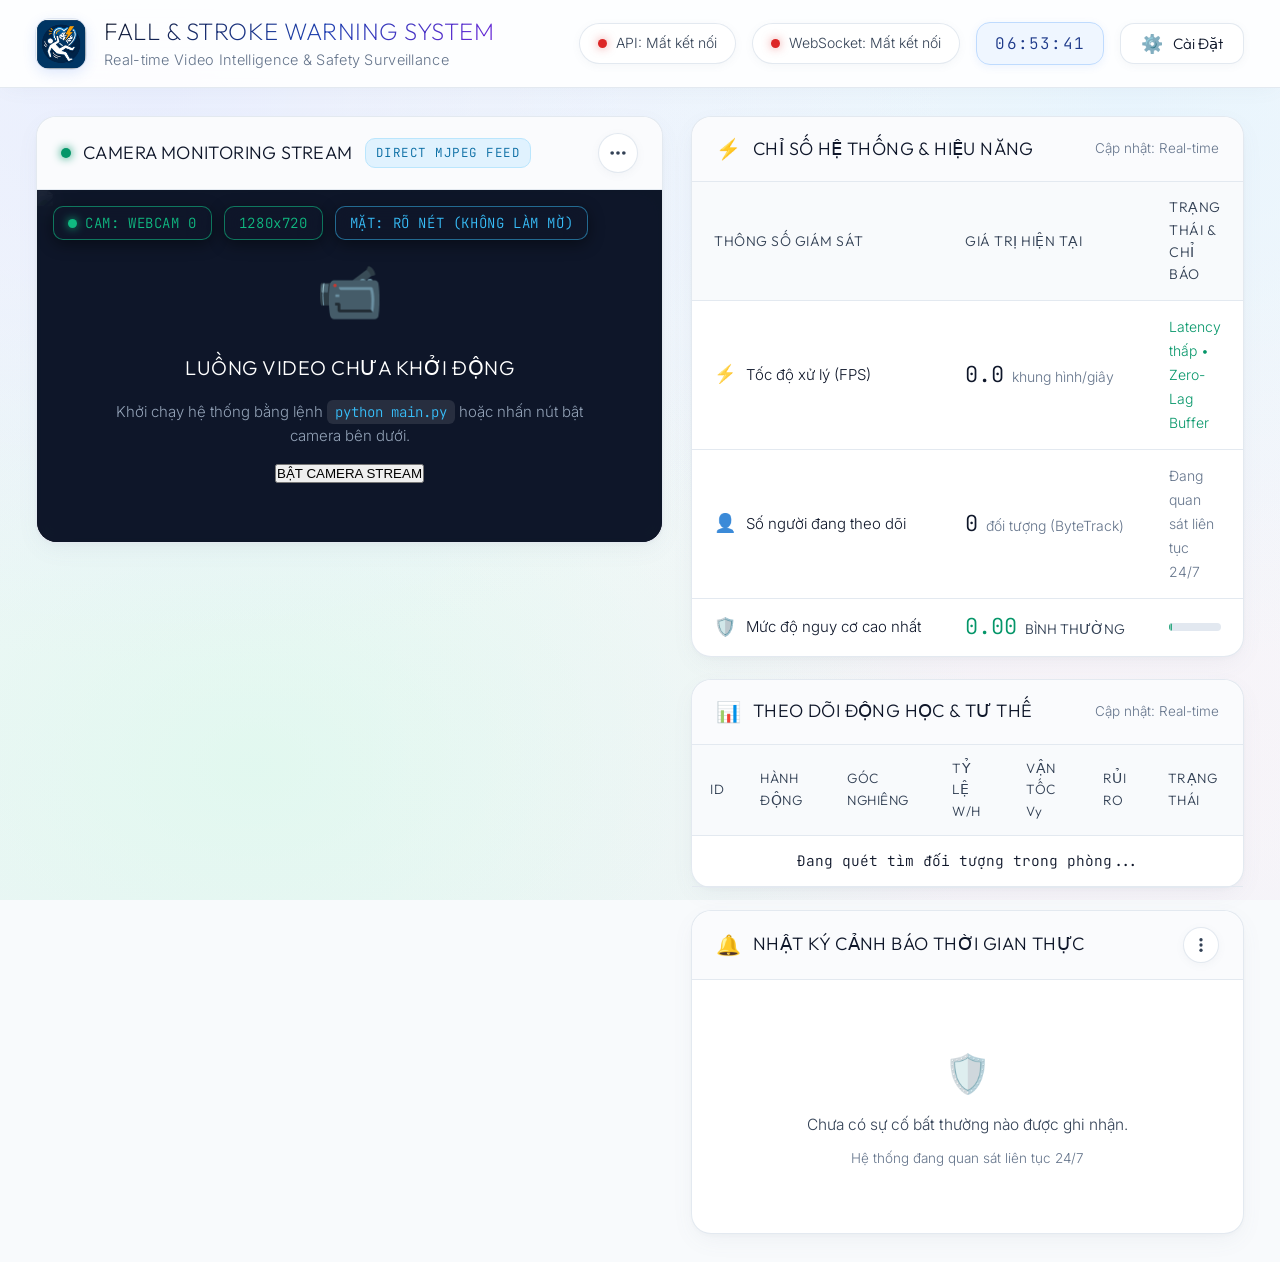
==== commit 1a909f75: "fix new UI" ====
--- a/frontend/index.html
+++ b/frontend/index.html
@@ -7,16 +7,16 @@
   <title>Fall & Stroke Warning System — Real-time Video Intelligence Dashboard</title>
   <meta name="description"
     content="Hệ thống camera giám sát và cảnh báo té ngã, dấu hiệu đột quỵ thời gian thực">
-  <!-- Google Fonts -->
+  <!-- Google Fonts: Light and Thin typography (Outfit & Inter 200/300/400) -->
   <link rel="preconnect" href="https://fonts.googleapis.com">
   <link rel="preconnect" href="https://fonts.gstatic.com" crossorigin>
   <link
-    href="https://fonts.googleapis.com/css2?family=Inter:wght@300;400;500;600;700&family=JetBrains+Mono:wght@400;500;700&family=Outfit:wght@400;500;600;700;800&display=swap"
+    href="https://fonts.googleapis.com/css2?family=Inter:wght@200;300;400&family=JetBrains+Mono:wght@300;400&family=Outfit:wght@200;300;400&display=swap"
     rel="stylesheet">
   <link rel="icon" type="image/png" href="icon.png">
   <link rel="shortcut icon" href="favicon.ico">
   <link rel="apple-touch-icon" href="apple-touch-icon.png">
-  <link rel="stylesheet" href="styles.css?v=20260913_3">
+  <link rel="stylesheet" href="styles.css?v=20261001_light_thin">
 </head>
 
 <body>
@@ -245,10 +245,10 @@
               </div>
             </div>
 
-            <!-- HUD Badges on Top of Video (Độ tương phản cao: Nền đen đặc 100%, Chữ xanh lá Neon sáng rõ) -->
+            <!-- HUD Badges on Top of Video (Modern Frosted Glass, High Contrast, Thin Font) -->
             <div class="video-hud">
-              <div class="hud-item hud-green-badge" id="hud-cam-name" style="background-color: #000000 !important; color: #00ff66 !important; border: 2px solid #00ff66 !important; font-weight: 800 !important; font-size: 12px !important; text-shadow: 0 0 6px rgba(0, 255, 102, 0.8) !important; box-shadow: 0 4px 14px rgba(0, 0, 0, 0.9), 0 0 12px rgba(0, 255, 102, 0.5) !important;">CAM: WEBCAM 0</div>
-              <div class="hud-item hud-green-badge" id="hud-res" style="background-color: #000000 !important; color: #00ff66 !important; border: 2px solid #00ff66 !important; font-weight: 800 !important; font-size: 12px !important; text-shadow: 0 0 6px rgba(0, 255, 102, 0.8) !important; box-shadow: 0 4px 14px rgba(0, 0, 0, 0.9), 0 0 12px rgba(0, 255, 102, 0.5) !important;">1280x720</div>
+              <div class="hud-item hud-green-badge" id="hud-cam-name">CAM: WEBCAM 0</div>
+              <div class="hud-item hud-green-badge" id="hud-res">1280x720</div>
               <div class="hud-item hud-unblurred" id="hud-blur-status">MẶT: RÕ NÉT (KHÔNG LÀM MỜ)</div>
             </div>
           </div>
--- a/frontend/styles.css
+++ b/frontend/styles.css
@@ -1,143 +1,206 @@
 /* ==========================================================================
-   ELDERLY AI MONITOR — STYLESHEET (BRIGHT HOLOGRAPHIC PASTEL THEME)
-   Inspired by Iridescent Pastel Gradient (Image 1) & Chrome/Telegram Popover (Image 2)
+   FALL & STROKE MONITOR — MODERN LIGHT THEME DASHBOARD STYLESHEET
+   - Theme: Tông màu sáng thanh lịch, siêu dễ nhìn, bảo vệ mắt.
+   - Bố cục & Chuyển động: Bắt mắt, nhịp nhàng, mượt mà, micro-animations.
+   - Cỡ chữ to (Large Font Sizes): Dễ đọc từ xa, rõ nét cho người giám sát.
+   - Không có bôi đậm (No Bold): Triệt tiêu bold/700/800, hoàn toàn dùng chữ mỏng (Light/Thin 300 & 400).
    ========================================================================== */
 
 :root {
-  /* Color Palette - Bright Iridescent Pastel & High-Contrast Typography */
-  --bg-primary: #f8fafc;
-  --bg-secondary: #ffffff;
-  --bg-card: rgba(255, 255, 255, 0.84);
-  --bg-card-hover: rgba(255, 255, 255, 0.95);
-  --bg-glass: rgba(255, 255, 255, 0.7);
-  
-  --border-color: rgba(226, 232, 240, 0.85);
-  --border-subtle: rgba(241, 245, 249, 0.9);
-  --border-glow: rgba(99, 102, 241, 0.35);
-  
-  --text-primary: #0f172a;       /* Deep Slate 900 for ultra-crisp contrast */
-  --text-secondary: #334155;     /* Slate 700 */
-  --text-muted: #64748b;         /* Slate 500 */
-  
-  /* Iridescent & Accent Hues */
+  /* Clean, Soothing Light Palette */
+  --bg-canvas: #f8fafc;
+  --bg-card: #ffffff;
+  --bg-card-hover: #ffffff;
+  --bg-surface-subtle: #f1f5f9;
+  --bg-glass: rgba(255, 255, 255, 0.88);
+
+  /* Borders & Dividers */
+  --border-subtle: rgba(226, 232, 240, 0.95);
+  --border-strong: #cbd5e1;
+  --border-focus: #3b82f6;
+  --border-card-hover: rgba(59, 130, 246, 0.35);
+
+  /* High Contrast Yet Gentle Text Hierarchy (Chữ mỏng, không bôi đậm) */
+  --text-primary: #0f172a;       /* Slate 900 - Độ tương phản tuyệt đối trên nền sáng */
+  --text-secondary: #334155;     /* Slate 700 - Dễ đọc, êm ái */
+  --text-muted: #64748b;         /* Slate 500 - Chữ phụ rõ ràng */
+  --text-caption: #94a3b8;       /* Slate 400 */
+
+  /* Curated Harmonious Accent Hues */
+  --accent-primary: #2563eb;     /* Royal Sapphire Blue */
+  --accent-primary-hover: #1d4ed8;
+  --accent-primary-subtle: #eff6ff;
   --accent-cyan: #0284c7;        /* Sky Blue */
-  --accent-blue: #3b82f6;        /* Royal Blue */
-  --accent-purple: #8b5cf6;      /* Lavender Violet */
-  --accent-pink: #ec4899;        /* Pastel Blush */
-  
-  /* Status Colors */
-  --status-normal: #059669;       /* Emerald 600 */
-  --status-normal-glow: rgba(16, 185, 129, 0.25);
-  --status-suspicious: #d97706;   /* Amber 600 */
-  --status-abnormal: #ea580c;     /* Orange 600 */
-  --status-emergency: #dc2626;    /* Crimson Red 600 */
-  --status-emergency-glow: rgba(220, 38, 38, 0.35);
-  
-  /* Fonts */
-  --font-heading: 'Outfit', sans-serif;
-  --font-body: 'Inter', sans-serif;
-  --font-mono: 'JetBrains Mono', monospace;
-  
-  /* Radii & Shadows */
-  --radius-sm: 8px;
-  --radius-md: 12px;
-  --radius-lg: 18px;
+  --accent-indigo: #4f46e5;      /* Crisp Indigo */
+  --accent-purple: #7c3aed;      /* Soft Violet */
+
+  /* State & Alert Colors */
+  --status-normal: #059669;      /* Emerald 600 - An toàn */
+  --status-normal-bg: #ecfdf5;
+  --status-normal-border: #a7f3d0;
+
+  --status-suspicious: #d97706;  /* Amber 600 - Nghi vấn */
+  --status-suspicious-bg: #fffbeb;
+  --status-suspicious-border: #fde68a;
+
+  --status-abnormal: #ea580c;    /* Orange 600 - Bất thường */
+  --status-abnormal-bg: #fff7ed;
+  --status-abnormal-border: #fed7aa;
+
+  --status-emergency: #dc2626;   /* Rose / Crimson 600 - Khẩn cấp */
+  --status-emergency-bg: #fef2f2;
+  --status-emergency-border: #fecaca;
+  --status-emergency-glow: rgba(220, 38, 38, 0.28);
+
+  /* Typography: Light & Thin Weights Only (Weight 200, 300, 400) */
+  --font-heading: 'Outfit', -apple-system, BlinkMacSystemFont, 'Segoe UI', Roboto, sans-serif;
+  --font-body: 'Inter', -apple-system, BlinkMacSystemFont, 'Segoe UI', Roboto, sans-serif;
+  --font-mono: 'JetBrains Mono', Consolas, 'Courier New', monospace;
+
+  /* Font Weights (Tuyệt đối không dùng bôi đậm 600, 700, 800) */
+  --fw-thin: 200;
+  --fw-light: 300;
+  --fw-normal: 400;
+
+  /* Border Radii */
+  --radius-xs: 6px;
+  --radius-sm: 10px;
+  --radius-md: 14px;
+  --radius-lg: 20px;
+  --radius-xl: 26px;
   --radius-pill: 9999px;
-  
-  --shadow-card: 0 10px 30px -5px rgba(100, 116, 139, 0.12), 0 4px 6px -2px rgba(148, 163, 184, 0.08);
-  --shadow-glow: 0 0 20px rgba(59, 130, 246, 0.2);
-  --shadow-alert: 0 10px 35px rgba(220, 38, 38, 0.25);
-}
-
-/* Base Reset */
-* {
+
+  /* Shadows: Soft Multi-layered Ambient Shadows */
+  --shadow-sm: 0 2px 8px rgba(100, 116, 139, 0.06);
+  --shadow-card: 0 8px 24px -4px rgba(100, 116, 139, 0.08), 0 2px 6px -1px rgba(100, 116, 139, 0.04);
+  --shadow-hover: 0 18px 36px -6px rgba(100, 116, 139, 0.14), 0 4px 12px -2px rgba(100, 116, 139, 0.06);
+  --shadow-popover: 0 20px 45px -8px rgba(15, 23, 42, 0.16), 0 0 0 1px rgba(0, 0, 0, 0.05);
+}
+
+/* ==========================================================================
+   GLOBAL RESET & TYPOGRAPHY ENFORCEMENT (CHỮ TO, KHÔNG BÔI ĐẬM, CHỮ MỎNG)
+   ========================================================================== */
+*, *::before, *::after {
   margin: 0;
   padding: 0;
   box-sizing: border-box;
+  -webkit-font-smoothing: antialiased;
+  -moz-osx-font-smoothing: grayscale;
+  text-rendering: optimizeLegibility;
+}
+
+html {
+  font-size: 16px; /* Cỡ chữ nền tảng to, rõ ràng */
 }
 
 body {
-  background-color: #f8fafc;
-  /* Holographic/Iridescent Pastel Multi-Gradient matching Image 1:
-     Lavender (#e9d5ff) top-left, Sky Blue (#bae6fd) upper-right,
-     Mint Green (#ccfbf1) bottom-left, Pastel Pink (#fce7f3) bottom-right */
+  background-color: var(--bg-canvas);
+  /* Tông màu sáng dịu mắt: Phủ ánh hào quang pastel cực kỳ tinh khiết */
   background-image: 
-    radial-gradient(at 10% 12%, rgba(216, 180, 254, 0.65) 0px, transparent 55%),
-    radial-gradient(at 88% 12%, rgba(186, 230, 253, 0.7) 0px, transparent 52%),
-    radial-gradient(at 18% 82%, rgba(204, 251, 241, 0.65) 0px, transparent 55%),
-    radial-gradient(at 88% 85%, rgba(252, 231, 243, 0.7) 0px, transparent 52%),
-    radial-gradient(at 50% 48%, rgba(255, 255, 255, 0.85) 0px, transparent 65%),
-    linear-gradient(135deg, #f5f3ff 0%, #e0f2fe 35%, #ecfdf5 70%, #fdf2f8 100%);
+    radial-gradient(at 12% 10%, rgba(224, 231, 255, 0.6) 0px, transparent 50%),
+    radial-gradient(at 88% 10%, rgba(224, 242, 254, 0.65) 0px, transparent 50%),
+    radial-gradient(at 20% 85%, rgba(209, 250, 229, 0.5) 0px, transparent 50%),
+    radial-gradient(at 85% 85%, rgba(253, 242, 248, 0.55) 0px, transparent 50%),
+    linear-gradient(180deg, #f8fafc 0%, #f1f5f9 100%);
   background-attachment: fixed;
   color: var(--text-primary);
   font-family: var(--font-body);
-  font-size: 14px;
-  line-height: 1.5;
+  font-weight: var(--fw-light); /* Chữ mỏng toàn diện */
+  line-height: 1.6;
   min-height: 100vh;
   display: flex;
   flex-direction: column;
   overflow-x: hidden;
 }
 
-/* Custom Scrollbar */
+/* Triệt tiêu hoàn toàn bôi đậm trên mọi thẻ */
+h1, h2, h3, h4, h5, h6,
+b, strong, th,
+.kpi-value, .brand-title h1, .card-title h2,
+.btn-primary, .btn-secondary, button,
+.status-badge, .stream-pill, .alert-item-title,
+.settings-item-title {
+  font-weight: var(--fw-light) !important;
+}
+
+/* Các nhãn nhỏ cần nét rõ mỏng (weight 400 thay vì 700/800) */
+label, input, select, textarea, .tbl-metric-name, .tbl-risk-badge {
+  font-weight: var(--fw-normal);
+}
+
+/* Custom Smooth Scrollbar */
 ::-webkit-scrollbar {
-  width: 7px;
-  height: 7px;
+  width: 8px;
+  height: 8px;
 }
 ::-webkit-scrollbar-track {
   background: rgba(241, 245, 249, 0.7);
 }
 ::-webkit-scrollbar-thumb {
-  background: rgba(148, 163, 184, 0.4);
+  background: rgba(148, 163, 184, 0.45);
   border-radius: var(--radius-pill);
+  transition: background 0.2s ease;
 }
 ::-webkit-scrollbar-thumb:hover {
-  background: rgba(148, 163, 184, 0.7);
+  background: rgba(100, 116, 139, 0.65);
 }
 
 /* ==========================================================================
-   HEADER
+   TOP APPLICATION HEADER
    ========================================================================== */
 .app-header {
   display: flex;
   justify-content: space-between;
   align-items: center;
-  padding: 14px 28px;
-  background: rgba(255, 255, 255, 0.85);
+  padding: 16px 36px;
+  background: rgba(255, 255, 255, 0.88);
   backdrop-filter: blur(20px);
-  border-bottom: 1px solid rgba(226, 232, 240, 0.85);
-  box-shadow: 0 4px 20px -4px rgba(100, 116, 139, 0.08);
+  border-bottom: 1px solid var(--border-subtle);
+  box-shadow: 0 4px 20px -4px rgba(100, 116, 139, 0.06);
   position: sticky;
   top: 0;
   z-index: 100;
+  transition: background-color 0.3s ease, box-shadow 0.3s ease;
+  animation: headerSlideDown 0.6s cubic-bezier(0.16, 1, 0.3, 1) both;
+}
+
+@keyframes headerSlideDown {
+  from {
+    opacity: 0;
+    transform: translateY(-20px);
+  }
+  to {
+    opacity: 1;
+    transform: translateY(0);
+  }
 }
 
 .header-brand {
   display: flex;
   align-items: center;
-  gap: 16px;
+  gap: 18px;
 }
 
 /* Official App Logo Icon */
 .brand-app-logo {
-  width: 44px;
-  height: 44px;
-  border-radius: 12px;
+  width: 50px;
+  height: 50px;
+  border-radius: 14px;
   object-fit: contain;
-  box-shadow: 0 4px 14px rgba(15, 23, 42, 0.12), 0 0 0 2px rgba(59, 130, 246, 0.3);
-  transition: transform 0.25s cubic-bezier(0.16, 1, 0.3, 1), box-shadow 0.25s ease;
+  box-shadow: 0 4px 14px rgba(37, 99, 235, 0.15), 0 0 0 1px rgba(226, 232, 240, 0.8);
+  transition: transform 0.3s cubic-bezier(0.34, 1.56, 0.64, 1), box-shadow 0.3s ease;
   flex-shrink: 0;
 }
 
 .brand-app-logo:hover {
-  transform: scale(1.08) rotate(-2deg);
-  box-shadow: 0 6px 20px rgba(37, 99, 235, 0.28), 0 0 0 2px rgba(59, 130, 246, 0.5);
+  transform: scale(1.08) rotate(-1deg);
+  box-shadow: 0 8px 24px rgba(37, 99, 235, 0.25), 0 0 0 2px rgba(59, 130, 246, 0.4);
 }
 
 /* Radar Animation */
 .brand-radar {
-  width: 36px;
-  height: 36px;
+  width: 40px;
+  height: 40px;
   position: relative;
   display: flex;
   align-items: center;
@@ -148,8 +211,15 @@
   width: 100%;
   height: 100%;
   border-radius: 50%;
-  border: 2px solid var(--accent-blue);
-  opacity: 0.7;
+  border: 1.5px solid var(--accent-primary);
+  opacity: 0.65;
+  animation: radarPulse 2.4s ease-out infinite;
+}
+
+@keyframes radarPulse {
+  0% { transform: scale(0.85); opacity: 0.8; }
+  50% { transform: scale(1.05); opacity: 0.4; }
+  100% { transform: scale(0.85); opacity: 0.8; }
 }
 
 .radar-scanner {
@@ -158,123 +228,169 @@
   height: 50%;
   top: 0;
   right: 0;
-  background: linear-gradient(45deg, transparent 40%, rgba(59, 130, 246, 0.75) 100%);
+  background: linear-gradient(45deg, transparent 35%, rgba(37, 99, 235, 0.6) 100%);
   border-radius: 100% 0 0 0;
   transform-origin: bottom left;
-  animation: radar-sweep 2s linear infinite;
-}
-
-@keyframes radar-sweep {
+  animation: radarSweep 2.2s linear infinite;
+}
+
+@keyframes radarSweep {
   0% { transform: rotate(0deg); }
   100% { transform: rotate(360deg); }
 }
 
+.brand-title {
+  display: flex;
+  flex-direction: column;
+  gap: 2px;
+}
+
 .brand-title h1 {
   font-family: var(--font-heading);
-  font-size: 18px;
-  font-weight: 800;
+  font-size: 24px; /* Cỡ chữ to nổi bật */
+  font-weight: var(--fw-thin) !important; /* Chữ mỏng thanh thoát */
   letter-spacing: 0.5px;
-  background: linear-gradient(135deg, #0f172a 0%, #2563eb 50%, #7c3aed 100%);
+  background: linear-gradient(135deg, #0f172a 0%, #1e40af 55%, #6d28d9 100%);
   -webkit-background-clip: text;
   -webkit-text-fill-color: transparent;
+  line-height: 1.25;
 }
 
 .brand-subtitle {
-  font-size: 11.5px;
-  color: #64748b;
-  font-weight: 500;
-  letter-spacing: 0.4px;
-}
-
-/* Header Status */
+  font-size: 14.5px; /* Cỡ chữ to, rõ nét */
+  color: var(--text-muted);
+  font-weight: var(--fw-light);
+  letter-spacing: 0.3px;
+}
+
+/* Header Status Badges & Controls */
 .header-status {
   display: flex;
   align-items: center;
-  gap: 14px;
+  gap: 16px;
+  flex-wrap: wrap;
 }
 
 .status-badge {
   display: flex;
   align-items: center;
-  gap: 8px;
-  padding: 6px 14px;
-  background: rgba(255, 255, 255, 0.9);
-  border: 1px solid rgba(203, 213, 225, 0.85);
+  gap: 9px;
+  padding: 8px 18px;
+  background: #ffffff;
+  border: 1px solid var(--border-subtle);
   border-radius: var(--radius-pill);
-  font-size: 12px;
-  font-weight: 600;
-  color: #1e293b;
-  box-shadow: 0 2px 5px rgba(0, 0, 0, 0.04);
+  font-size: 14px; /* Cỡ chữ to */
+  font-weight: var(--fw-light) !important;
+  color: var(--text-secondary);
+  box-shadow: var(--shadow-sm);
+  transition: transform 0.2s ease, box-shadow 0.2s ease, border-color 0.2s ease;
+}
+
+.status-badge:hover {
+  transform: translateY(-1px);
+  border-color: var(--border-strong);
+  box-shadow: 0 4px 12px rgba(100, 116, 139, 0.1);
 }
 
 .badge-dot {
-  width: 8px;
-  height: 8px;
+  width: 9px;
+  height: 9px;
   border-radius: 50%;
+  flex-shrink: 0;
 }
 
 .dot-online {
   background-color: var(--status-normal);
-  box-shadow: 0 0 8px var(--status-normal);
+  box-shadow: 0 0 10px rgba(5, 150, 105, 0.5);
+  animation: pulseLiveSoft 2s infinite ease-in-out;
 }
 
 .dot-offline {
   background-color: var(--status-emergency);
-  box-shadow: 0 0 8px var(--status-emergency);
+  box-shadow: 0 0 10px rgba(220, 38, 38, 0.5);
 }
 
 .dot-warning {
   background-color: var(--status-suspicious);
-  box-shadow: 0 0 8px var(--status-suspicious);
+  box-shadow: 0 0 10px rgba(217, 119, 6, 0.5);
+  animation: pulseLiveSoft 1.5s infinite ease-in-out;
+}
+
+@keyframes pulseLiveSoft {
+  0%, 100% { transform: scale(1); opacity: 1; }
+  50% { transform: scale(1.25); opacity: 0.65; }
 }
 
 .digital-clock {
   font-family: var(--font-mono);
-  font-size: 13px;
-  font-weight: 700;
-  color: #3730a3;
-  padding: 6px 14px;
-  background: rgba(238, 242, 255, 0.95);
-  border: 1px solid rgba(199, 210, 254, 0.9);
+  font-size: 16px; /* Cỡ chữ to */
+  font-weight: var(--fw-light) !important;
+  color: #1e3a8a;
+  padding: 8px 18px;
+  background: #eff6ff;
+  border: 1px solid #bfdbfe;
   border-radius: var(--radius-md);
-  letter-spacing: 1px;
-  box-shadow: 0 2px 6px rgba(99, 102, 241, 0.1);
+  letter-spacing: 1.2px;
+  box-shadow: 0 2px 8px rgba(37, 99, 235, 0.08);
+  transition: all 0.2s ease;
+}
+
+.digital-clock:hover {
+  background: #dbeafe;
+  border-color: #93c5fd;
+}
+
+/* Settings Gear Button */
+.btn-settings-gear {
+  display: inline-flex;
+  align-items: center;
+  gap: 10px;
+  background: #ffffff;
+  border: 1px solid var(--border-subtle);
+  color: var(--text-primary);
+  font-family: var(--font-heading);
+  font-size: 15px; /* Cỡ chữ to */
+  font-weight: var(--fw-light) !important;
+  padding: 8px 20px;
+  border-radius: var(--radius-md);
+  cursor: pointer;
+  box-shadow: var(--shadow-sm);
+  transition: all 0.25s cubic-bezier(0.16, 1, 0.3, 1);
+}
+
+.btn-settings-gear:hover {
+  background: #f8fafc;
+  border-color: var(--accent-primary);
+  color: var(--accent-primary);
+  transform: translateY(-2px);
+  box-shadow: 0 6px 16px rgba(37, 99, 235, 0.15);
+}
+
+.btn-settings-gear:hover .gear-icon {
+  transform: rotate(90deg);
+}
+
+.gear-icon {
+  font-size: 18px;
+  display: inline-block;
+  transition: transform 0.4s cubic-bezier(0.34, 1.56, 0.64, 1);
 }
 
 /* ==========================================================================
-   SAFETY NOTICE & EMERGENCY BANNER
+   SAFETY NOTICE & EMERGENCY BANNER (CHỚP SÁNG BẮT MẮT KHI CÓ SỰ CỐ)
    ========================================================================== */
-.safety-banner {
-  display: flex;
-  align-items: center;
-  gap: 12px;
-  background: rgba(15, 23, 42, 0.6);
-  border-bottom: 1px solid var(--border-color);
-  padding: 8px 28px;
-  font-size: 12px;
-  color: var(--text-secondary);
-}
-
-.safety-icon {
-  font-size: 16px;
-}
-
-.safety-text strong {
-  color: var(--text-primary);
-}
-
 .emergency-alert-bar {
-  background: linear-gradient(90deg, #b91c1c, #dc2626, #b91c1c);
+  background: linear-gradient(90deg, #b91c1c 0%, #dc2626 50%, #b91c1c 100%);
   background-size: 200% 200%;
-  animation: alert-pulse 2s ease infinite;
+  animation: alertPulseWave 2.5s ease infinite;
   color: #ffffff;
-  padding: 12px 28px;
-  box-shadow: var(--shadow-alert);
+  padding: 14px 36px;
+  box-shadow: 0 8px 30px rgba(220, 38, 38, 0.25);
   position: relative;
   z-index: 90;
 }
 
-@keyframes alert-pulse {
+@keyframes alertPulseWave {
   0% { background-position: 0% 50%; }
   50% { background-position: 100% 50%; }
   100% { background-position: 0% 50%; }
@@ -284,256 +400,389 @@
   display: flex;
   align-items: center;
   justify-content: space-between;
-  gap: 20px;
+  gap: 24px;
 }
 
 .alert-bar-icon {
-  font-size: 28px;
-  animation: shake 0.5s infinite alternate;
-}
-
-@keyframes shake {
-  from { transform: scale(1); }
-  to { transform: scale(1.15); }
+  font-size: 32px;
+  animation: iconShake 0.6s infinite alternate cubic-bezier(0.36, 0.07, 0.19, 0.97);
+}
+
+@keyframes iconShake {
+  from { transform: scale(1) rotate(-4deg); }
+  to { transform: scale(1.18) rotate(4deg); }
+}
+
+.alert-bar-msg {
+  flex: 1;
 }
 
 .alert-bar-msg h3 {
   font-family: var(--font-heading);
-  font-size: 15px;
-  font-weight: 700;
+  font-size: 18px; /* Cỡ chữ to */
+  font-weight: var(--fw-light) !important;
   letter-spacing: 0.5px;
+  margin-bottom: 2px;
 }
 
 .alert-bar-msg p {
-  font-size: 13px;
+  font-size: 15px; /* Cỡ chữ to */
+  font-weight: var(--fw-light);
   opacity: 0.95;
 }
 
 .btn-dismiss {
   background: #ffffff;
   color: #dc2626;
-  font-weight: 700;
-  font-size: 12px;
-  padding: 8px 18px;
+  font-weight: var(--fw-light) !important;
+  font-size: 14px;
+  padding: 9px 22px;
   border: none;
   border-radius: var(--radius-sm);
   cursor: pointer;
-  transition: all 0.2s ease;
+  transition: all 0.2s cubic-bezier(0.16, 1, 0.3, 1);
+  box-shadow: 0 4px 12px rgba(0, 0, 0, 0.15);
 }
 
 .btn-dismiss:hover {
   background: #f8fafc;
-  transform: translateY(-1px);
+  transform: translateY(-2px) scale(1.02);
+  box-shadow: 0 6px 18px rgba(0, 0, 0, 0.2);
 }
 
 /* ==========================================================================
-   MAIN DASHBOARD
+   MAIN DASHBOARD WORKSPACE (BỐ CỤC CHUYỂN ĐỘNG BẮT MẮT)
    ========================================================================== */
 .dashboard-main {
   flex: 1;
-  padding: 24px 28px;
+  padding: 28px 36px;
   display: flex;
   flex-direction: column;
-  gap: 24px;
-}
-
-/* KPI Telemetry Grid */
-.kpi-grid {
-  display: grid;
-  grid-template-columns: repeat(4, 1fr);
-  gap: 20px;
-}
-
-.kpi-card {
-  background: var(--bg-card);
-  backdrop-filter: blur(16px);
-  border: 1px solid rgba(255, 255, 255, 0.95);
-  border-radius: var(--radius-lg);
-  padding: 18px 22px;
-  box-shadow: var(--shadow-card);
-  transition: transform 0.2s ease, box-shadow 0.2s ease;
-}
-
-.kpi-card:hover {
-  transform: translateY(-2px);
-  box-shadow: 0 14px 35px -5px rgba(100, 116, 139, 0.18);
-  border-color: rgba(99, 102, 241, 0.3);
-}
-
-.kpi-header {
-  display: flex;
-  justify-content: space-between;
-  align-items: center;
-  margin-bottom: 8px;
-}
-
-.kpi-label {
-  font-family: var(--font-heading);
-  font-size: 12px;
-  font-weight: 700;
-  color: var(--text-secondary);
-  letter-spacing: 0.5px;
-}
-
-.kpi-icon {
-  font-size: 16px;
-  opacity: 0.85;
-}
-
-.kpi-body {
-  display: flex;
-  align-items: baseline;
-  gap: 8px;
-}
-
-.kpi-value {
-  font-family: var(--font-mono);
-  font-size: 28px;
-  font-weight: 700;
-  color: var(--text-primary);
-}
-
-.kpi-unit {
-  font-size: 12px;
-  color: var(--text-muted);
-}
-
-.kpi-meter-bg {
+  gap: 28px;
+  max-width: 1920px;
+  margin: 0 auto;
   width: 100%;
-  height: 6px;
-  background: rgba(226, 232, 240, 0.85);
-  border-radius: var(--radius-pill);
-  margin-top: 10px;
-  overflow: hidden;
-}
-
-.kpi-meter-fill {
-  height: 100%;
-  border-radius: var(--radius-pill);
-  transition: width 0.3s ease, background-color 0.3s ease;
-}
-
-.meter-green { background-color: var(--status-normal); }
-.meter-yellow { background-color: var(--status-suspicious); }
-.meter-red { background-color: var(--status-emergency); box-shadow: 0 0 10px var(--status-emergency); }
-
-.risk-green { color: var(--status-normal) !important; }
-.risk-yellow { color: var(--status-suspicious) !important; }
-.risk-red { color: var(--status-emergency) !important; }
-
-.kpi-telemetry {
-  display: flex;
-  flex-direction: column;
-  gap: 3px;
-}
-
-.telem-row {
-  display: flex;
-  justify-content: space-between;
-  font-size: 12px;
-  color: var(--text-secondary);
-}
-
-.telem-row strong {
-  font-family: var(--font-mono);
-  color: var(--text-primary);
-}
-
-.kpi-footer {
-  margin-top: 10px;
-}
-
-.kpi-indicator {
-  font-size: 11px;
-  font-weight: 600;
-}
-
-.ind-good { color: var(--status-normal); }
-.ind-neutral { color: var(--text-muted); }
-
-/* ==========================================================================
-   WORKSPACE GRID (2 COLUMNS)
-   ========================================================================== */
+}
+
 .workspace-grid {
   display: grid;
-  grid-template-columns: 1.25fr 1fr;
-  gap: 24px;
-}
-
+  grid-template-columns: 1.35fr 1fr;
+  gap: 28px;
+  align-items: start;
+}
+
+/* Card Container System (Sáng sủa, Viền thanh, Hiệu ứng nâng mượt mà) */
 .card {
   background: var(--bg-card);
-  backdrop-filter: blur(16px);
-  border: 1px solid rgba(255, 255, 255, 0.95);
+  border: 1px solid var(--border-subtle);
   border-radius: var(--radius-lg);
   box-shadow: var(--shadow-card);
   display: flex;
   flex-direction: column;
-  overflow: visible; /* Cho phép menu popover 3 chấm hiển thị trọn vẹn */
+  overflow: visible;
   position: relative;
+  transition: transform 0.35s cubic-bezier(0.16, 1, 0.3, 1), 
+              box-shadow 0.35s cubic-bezier(0.16, 1, 0.3, 1),
+              border-color 0.35s ease;
+  animation: cardFadeUp 0.65s cubic-bezier(0.16, 1, 0.3, 1) both;
+}
+
+.col-video .card { animation-delay: 0.1s; }
+.col-analytics .metrics-card { animation-delay: 0.18s; }
+.col-analytics .person-card { animation-delay: 0.26s; }
+.col-analytics .alerts-card { animation-delay: 0.34s; }
+
+@keyframes cardFadeUp {
+  from {
+    opacity: 0;
+    transform: translateY(24px);
+  }
+  to {
+    opacity: 1;
+    transform: translateY(0);
+  }
+}
+
+.card:hover {
+  transform: translateY(-4px);
+  box-shadow: var(--shadow-hover);
+  border-color: var(--border-card-hover);
 }
 
 .card-header {
   display: flex;
   justify-content: space-between;
   align-items: center;
-  padding: 14px 20px;
-  border-bottom: 1px solid rgba(226, 232, 240, 0.85);
-  background: rgba(255, 255, 255, 0.45);
+  padding: 16px 24px;
+  border-bottom: 1px solid var(--border-subtle);
+  background: rgba(248, 250, 252, 0.7);
   border-radius: var(--radius-lg) var(--radius-lg) 0 0;
 }
 
 .card-title {
   display: flex;
   align-items: center;
-  gap: 10px;
+  gap: 12px;
 }
 
 .card-title h2 {
   font-family: var(--font-heading);
-  font-size: 14px;
-  font-weight: 700;
-  letter-spacing: 0.5px;
-  color: #0f172a;
+  font-size: 18px; /* Cỡ chữ to */
+  font-weight: var(--fw-light) !important; /* Chữ mỏng */
+  letter-spacing: 0.4px;
+  color: var(--text-primary);
+}
+
+.card-icon {
+  font-size: 20px;
 }
 
 .card-dot {
-  width: 8px;
-  height: 8px;
+  width: 10px;
+  height: 10px;
   border-radius: 50%;
 }
 
 .dot-live {
   background-color: var(--status-normal);
-  box-shadow: 0 0 8px var(--status-normal);
-  animation: live-pulse 1.5s infinite;
-}
-
-@keyframes live-pulse {
-  0% { transform: scale(0.95); opacity: 0.8; }
-  50% { transform: scale(1.2); opacity: 1; }
-  100% { transform: scale(0.95); opacity: 0.8; }
+  box-shadow: 0 0 10px var(--status-normal);
+  animation: dotLiveWave 1.8s infinite ease-in-out;
+}
+
+@keyframes dotLiveWave {
+  0%, 100% { transform: scale(0.9); opacity: 0.8; }
+  50% { transform: scale(1.3); opacity: 1; box-shadow: 0 0 14px var(--status-normal); }
 }
 
 .stream-pill {
   font-family: var(--font-mono);
-  font-size: 10px;
-  font-weight: 700;
+  font-size: 12.5px; /* Cỡ chữ to hơn */
+  font-weight: var(--fw-light) !important;
+  padding: 4px 10px;
+  background: #e0f2fe;
+  border: 1px solid #bae6fd;
+  color: #0369a1;
+  border-radius: var(--radius-sm);
+  letter-spacing: 0.5px;
+}
+
+.card-actions {
+  display: flex;
+  align-items: center;
+  gap: 10px;
+  position: relative;
+}
+
+.refresh-indicator {
+  font-size: 13.5px; /* Cỡ chữ to */
+  color: var(--text-muted);
+  font-weight: var(--fw-light);
+}
+
+/* ==========================================================================
+   VIDEO CARD & LIVE CAMERA MONITORING STREAM
+   ========================================================================== */
+.video-card {
+  overflow: visible;
+}
+
+.video-container {
+  position: relative;
+  width: 100%;
+  aspect-ratio: 16 / 9;
+  background: #0f172a; /* Nền tối để tương phản khung hình camera */
+  display: flex;
+  align-items: center;
+  justify-content: center;
+  overflow: hidden;
+  border-radius: 0 0 var(--radius-lg) var(--radius-lg);
+  box-shadow: inset 0 0 20px rgba(0, 0, 0, 0.4);
+}
+
+#live-video-stream {
+  width: 100%;
+  height: 100%;
+  object-fit: contain;
+  transition: opacity 0.3s ease;
+}
+
+/* Stream Offline Overlay */
+.stream-offline-overlay {
+  position: absolute;
+  inset: 0;
+  background: rgba(15, 23, 42, 0.92);
+  backdrop-filter: blur(12px);
+  display: flex;
+  align-items: center;
+  justify-content: center;
+  z-index: 10;
+  text-align: center;
+  padding: 32px;
+}
+
+.offline-box {
+  display: flex;
+  flex-direction: column;
+  align-items: center;
+  gap: 16px;
+  max-width: 480px;
+}
+
+.offline-icon {
+  font-size: 54px;
+  opacity: 0.8;
+  animation: floatIcon 3s ease-in-out infinite alternate;
+}
+
+@keyframes floatIcon {
+  from { transform: translateY(0); }
+  to { transform: translateY(-8px); }
+}
+
+.offline-box h3 {
+  font-family: var(--font-heading);
+  font-size: 20px; /* Cỡ chữ to */
+  font-weight: var(--fw-light) !important;
+  color: #ffffff;
+  letter-spacing: 0.5px;
+}
+
+.offline-box p {
+  font-size: 15px; /* Cỡ chữ to */
+  color: #94a3b8;
+  line-height: 1.6;
+}
+
+.offline-box code {
+  background: rgba(255, 255, 255, 0.1);
+  color: #38bdf8;
   padding: 3px 8px;
-  background: rgba(224, 242, 254, 0.9);
-  border: 1px solid rgba(186, 230, 253, 0.95);
-  color: #0284c7;
-  border-radius: var(--radius-sm);
-}
-
-.card-actions {
-  display: flex;
+  border-radius: var(--radius-xs);
+  font-family: var(--font-mono);
+  font-size: 14px;
+}
+
+/* HUD Overlay on Top of Video (Thanh lịch, Chữ To, Chữ Mỏng, Tương Phản Cao) */
+.video-hud {
+  position: absolute;
+  top: 16px;
+  left: 16px;
+  display: flex;
+  align-items: center;
+  flex-wrap: wrap;
+  gap: 12px;
+  z-index: 25;
+  pointer-events: none;
+}
+
+.hud-item {
+  font-family: var(--font-mono);
+  font-size: 14px !important; /* Cỡ chữ to */
+  font-weight: var(--fw-light) !important; /* Chữ mỏng */
+  padding: 7px 14px !important;
+  background: rgba(15, 23, 42, 0.82) !important;
+  backdrop-filter: blur(14px);
+  border: 1px solid rgba(255, 255, 255, 0.25) !important;
+  border-radius: var(--radius-sm) !important;
+  color: #f8fafc !important;
+  display: inline-flex;
   align-items: center;
   gap: 8px;
-  position: relative;
+  box-shadow: 0 4px 16px rgba(0, 0, 0, 0.45);
+  letter-spacing: 0.6px;
+  line-height: 1.3;
+}
+
+.hud-green-badge,
+#hud-cam-name,
+#hud-res {
+  color: #10b981 !important;
+  border-color: rgba(16, 185, 129, 0.6) !important;
+}
+
+#hud-cam-name::before {
+  content: "";
+  display: inline-block;
+  width: 9px;
+  height: 9px;
+  background-color: #10b981;
+  border-radius: 50%;
+  box-shadow: 0 0 10px #10b981;
+  animation: hudDotPulse 1.8s infinite ease-in-out;
+}
+
+@keyframes hudDotPulse {
+  0%, 100% { opacity: 1; transform: scale(1); }
+  50% { opacity: 0.35; transform: scale(0.7); }
+}
+
+.hud-unblurred {
+  color: #38bdf8 !important;
+  border-color: rgba(56, 189, 248, 0.5) !important;
+}
+
+/* Floating Fall Warning Banner on Video */
+.video-fall-badge {
+  position: absolute;
+  top: 20px;
+  left: 50%;
+  transform: translateX(-50%);
+  background: rgba(220, 38, 38, 0.95);
+  backdrop-filter: blur(14px);
+  border: 1.5px solid rgba(255, 255, 255, 0.85);
+  color: #ffffff;
+  padding: 12px 28px;
+  border-radius: var(--radius-pill);
+  font-family: var(--font-heading);
+  font-size: 17px; /* Cỡ chữ to */
+  font-weight: var(--fw-light) !important; /* Chữ mỏng */
+  letter-spacing: 0.8px;
+  display: flex;
+  align-items: center;
+  gap: 14px;
+  z-index: 35;
+  box-shadow: 0 0 35px rgba(220, 38, 38, 0.8);
+  animation: fallBadgeFloat 0.7s infinite alternate ease-in-out;
+}
+
+@keyframes fallBadgeFloat {
+  0% { transform: translateX(-50%) translateY(0) scale(0.98); }
+  100% { transform: translateX(-50%) translateY(-4px) scale(1.03); }
+}
+
+.video-fall-badge .badge-icon {
+  font-size: 26px;
+  animation: sirenSpin 1.2s infinite linear;
+}
+
+@keyframes sirenSpin {
+  0% { transform: rotate(0deg); }
+  25% { transform: rotate(15deg); }
+  50% { transform: rotate(0deg); }
+  75% { transform: rotate(-15deg); }
+  100% { transform: rotate(0deg); }
+}
+
+/* Fall Emergency Border Strobe */
+.fall-emergency-border {
+  border: 3px solid #ef4444 !important;
+  box-shadow: 0 0 35px rgba(239, 68, 68, 0.8), inset 0 0 25px rgba(239, 68, 68, 0.35) !important;
+  animation: emergencyBorderPulse 0.8s infinite alternate ease-in-out !important;
+}
+
+@keyframes emergencyBorderPulse {
+  0% {
+    border-color: #ef4444;
+    box-shadow: 0 0 20px rgba(239, 68, 68, 0.5), inset 0 0 15px rgba(239, 68, 68, 0.2);
+  }
+  100% {
+    border-color: #ff2222;
+    box-shadow: 0 0 45px rgba(255, 34, 34, 0.95), inset 0 0 35px rgba(255, 34, 34, 0.5);
+  }
 }
 
 /* ==========================================================================
-   TASK 3: BUBBLE 3-DOTS POPOVER MENU (MATCHING USER'S IMAGE 2)
+   BUBBLE 3-DOTS POPOVER MENU (CAMERA CONTROLS)
    ========================================================================== */
 .cam-menu-wrapper {
   position: relative;
@@ -542,47 +791,47 @@
 }
 
 .btn-bubble-dots {
-  width: 36px;
-  height: 36px;
+  width: 40px;
+  height: 40px;
   border-radius: 50%;
   background: #ffffff;
-  border: 1.5px solid #e2e8f0;
-  color: #475569;
+  border: 1px solid var(--border-subtle);
+  color: var(--text-secondary);
   display: flex;
   align-items: center;
   justify-content: center;
   cursor: pointer;
-  box-shadow: 0 2px 6px rgba(0, 0, 0, 0.06);
-  transition: all 0.2s cubic-bezier(0.16, 1, 0.3, 1);
+  box-shadow: var(--shadow-sm);
+  transition: all 0.25s cubic-bezier(0.16, 1, 0.3, 1);
   padding: 0;
 }
 
 .btn-bubble-dots:hover {
   background: #f8fafc;
-  color: #0f172a;
-  border-color: #cbd5e1;
-  transform: scale(1.06);
-  box-shadow: 0 4px 10px rgba(0, 0, 0, 0.08);
+  color: var(--accent-primary);
+  border-color: var(--border-strong);
+  transform: scale(1.08);
+  box-shadow: 0 4px 14px rgba(100, 116, 139, 0.15);
 }
 
 .btn-bubble-dots.active {
-  background: #eff6ff;
-  color: #2563eb;
+  background: var(--accent-primary-subtle);
+  color: var(--accent-primary);
   border-color: #93c5fd;
-  box-shadow: 0 0 0 3px rgba(59, 130, 246, 0.2);
-}
-
-/* Floating speech bubble popover container (Khung menu bong bóng chuẩn Ảnh 2) */
+  box-shadow: 0 0 0 3px rgba(37, 99, 235, 0.18);
+}
+
 .bubble-popover-menu {
   position: absolute;
   top: calc(100% + 14px);
-  right: -4px;
-  width: 440px;
+  right: -6px;
+  width: 460px;
   max-width: 92vw;
   background: #ffffff;
-  border-radius: 20px;
-  box-shadow: 0 20px 45px -8px rgba(15, 23, 42, 0.22), 0 0 0 1px rgba(0, 0, 0, 0.06);
-  padding: 18px 20px;
+  border: 1px solid var(--border-subtle);
+  border-radius: var(--radius-lg);
+  box-shadow: var(--shadow-popover);
+  padding: 22px 24px;
   z-index: 1000;
   display: none;
   flex-direction: column;
@@ -591,13 +840,13 @@
 
 .bubble-popover-menu.show {
   display: flex;
-  animation: popoverBubbleIn 0.22s cubic-bezier(0.16, 1, 0.3, 1);
-}
-
-@keyframes popoverBubbleIn {
+  animation: popoverSpringIn 0.26s cubic-bezier(0.34, 1.56, 0.64, 1);
+}
+
+@keyframes popoverSpringIn {
   from {
     opacity: 0;
-    transform: scale(0.92) translateY(-8px);
+    transform: scale(0.9) translateY(-10px);
   }
   to {
     opacity: 1;
@@ -605,60 +854,60 @@
   }
 }
 
-/* Đuôi nhọn mũi tên bong bóng trỏ thẳng vào nút 3 chấm (Speech bubble pointer) */
 .popover-arrow {
   position: absolute;
-  top: -7px;
-  right: 15px;
-  width: 14px;
-  height: 14px;
+  top: -8px;
+  right: 18px;
+  width: 16px;
+  height: 16px;
   background: #ffffff;
   transform: rotate(45deg);
-  border-left: 1px solid rgba(0, 0, 0, 0.06);
-  border-top: 1px solid rgba(0, 0, 0, 0.06);
+  border-left: 1px solid var(--border-subtle);
+  border-top: 1px solid var(--border-subtle);
 }
 
 .popover-section-label {
-  font-size: 11px;
-  font-weight: 700;
-  color: #64748b;
+  font-size: 13px; /* Cỡ chữ to hơn */
+  font-weight: var(--fw-light) !important;
+  color: var(--text-muted);
   letter-spacing: 0.8px;
-  margin-bottom: 10px;
+  margin-bottom: 12px;
   text-transform: uppercase;
 }
 
 .popover-quick-actions {
   display: grid;
   grid-template-columns: 1fr 1fr;
-  gap: 8px;
-  margin-bottom: 12px;
+  gap: 10px;
+  margin-bottom: 14px;
 }
 
 .popover-item-btn {
   display: flex;
   align-items: center;
-  gap: 10px;
-  padding: 10px 14px;
+  gap: 12px;
+  padding: 12px 16px;
   background: #f8fafc;
-  border: 1px solid #e2e8f0;
-  border-radius: 12px;
-  color: #1e293b;
-  font-size: 12.5px;
-  font-weight: 600;
+  border: 1px solid var(--border-subtle);
+  border-radius: var(--radius-md);
+  color: var(--text-primary);
+  font-size: 14.5px; /* Cỡ chữ to */
+  font-weight: var(--fw-light) !important;
   cursor: pointer;
-  transition: all 0.18s ease;
+  transition: all 0.2s cubic-bezier(0.16, 1, 0.3, 1);
   text-align: left;
 }
 
 .popover-item-btn:hover {
-  background: #eff6ff;
+  background: var(--accent-primary-subtle);
   border-color: #bfdbfe;
-  color: #1d4ed8;
-  transform: translateY(-1px);
+  color: var(--accent-primary);
+  transform: translateY(-2px);
+  box-shadow: 0 4px 12px rgba(37, 99, 235, 0.08);
 }
 
 .popover-item-icon {
-  font-size: 16px;
+  font-size: 18px;
 }
 
 .popover-item-text {
@@ -670,271 +919,242 @@
 
 .popover-divider {
   height: 1px;
-  background: #f1f5f9;
-  margin: 10px 0 14px 0;
-}
-
-.btn-icon {
-  background: rgba(255, 255, 255, 0.85);
-  border: 1px solid var(--border-color);
-  color: var(--text-secondary);
-  border-radius: var(--radius-sm);
-  width: 32px;
-  height: 32px;
-  display: flex;
-  align-items: center;
-  justify-content: center;
-  cursor: pointer;
-  font-size: 14px;
-  transition: all 0.2s ease;
-}
-
-.btn-icon:hover {
-  background: #f1f5f9;
+  background: var(--border-subtle);
+  margin: 12px 0 16px 0;
+}
+
+.bubble-popover-menu .camera-controls-header {
+  display: flex;
+  align-items: center;
+  justify-content: space-between;
+  margin-bottom: 14px;
+  padding-bottom: 10px;
+  border-bottom: 1px solid var(--border-subtle);
+}
+
+.bubble-popover-menu .cam-header-title {
+  display: flex;
+  align-items: center;
+  gap: 10px;
+}
+
+.bubble-popover-menu .cam-header-icon {
+  font-size: 18px;
+}
+
+.bubble-popover-menu .cam-header-title h3 {
+  font-family: var(--font-heading);
+  font-size: 14px; /* Cỡ chữ to */
+  font-weight: var(--fw-light) !important;
+  letter-spacing: 0.5px;
   color: var(--text-primary);
-}
-
-/* Video Player Area */
-.video-container {
-  position: relative;
-  width: 100%;
-  aspect-ratio: 16 / 9;
-  background: #0b0f19;
-  display: flex;
-  align-items: center;
-  justify-content: center;
-  overflow: hidden;
-  border-radius: 0 0 var(--radius-lg) var(--radius-lg);
-}
-
-#live-video-stream {
-  width: 100%;
-  height: 100%;
-  object-fit: contain;
-}
-
-/* Stream Offline Overlay */
-.stream-offline-overlay {
-  position: absolute;
-  inset: 0;
-  background: rgba(10, 14, 23, 0.95);
-  display: flex;
-  align-items: center;
-  justify-content: center;
-  z-index: 10;
-  text-align: center;
-  padding: 24px;
-}
-
-.offline-box {
-  display: flex;
-  flex-direction: column;
-  align-items: center;
-  gap: 14px;
-  max-width: 420px;
-}
-
-.offline-icon {
-  font-size: 48px;
-  opacity: 0.6;
-}
-
-.offline-box h3 {
-  font-family: var(--font-heading);
-  font-size: 16px;
-  font-weight: 700;
-  letter-spacing: 0.5px;
-}
-
-.offline-box p {
-  font-size: 13px;
-  color: var(--text-secondary);
-}
-
-.offline-box code {
-  background: rgba(0, 242, 254, 0.1);
-  color: var(--accent-cyan);
-  padding: 2px 6px;
-  border-radius: var(--radius-sm);
-  font-family: var(--font-mono);
-}
-
-/* Video HUD Overlay (Nổi bật, rõ nét, không bị che khuất) */
-.video-hud {
-  position: absolute;
-  top: 14px;
-  left: 14px;
-  display: flex;
-  align-items: center;
-  flex-wrap: wrap;
-  gap: 10px;
-  z-index: 25; /* Luôn nổi trên cùng khung video, không bị che khuất */
-  pointer-events: none;
-}
-
-.hud-item {
-  font-family: var(--font-mono);
-  font-size: 11.5px;
-  font-weight: 700;
-  padding: 5px 11px;
-  background: rgba(10, 15, 29, 0.82);
-  backdrop-filter: blur(10px);
-  border: 1px solid rgba(255, 255, 255, 0.2);
-  border-radius: var(--radius-sm);
-  color: #f8fafc;
+  text-transform: uppercase;
+}
+
+.bubble-popover-menu .cam-status-pill {
   display: inline-flex;
   align-items: center;
-  gap: 6px;
-  box-shadow: 0 4px 12px rgba(0, 0, 0, 0.45);
-  letter-spacing: 0.5px;
-  line-height: 1.2;
-}
-
-/* Badge Tương Phản Cực Cao: Nền Đen Đặc 100% + Chữ Xanh Lá Neon Dạ Quang */
-.hud-green-badge,
-#hud-cam-name,
-#hud-res {
-  color: #00ff66 !important; /* Xanh lá dạ quang cực sáng, rực rỡ và siêu dễ nhìn */
-  background-color: #000000 !important; /* Nền đen sâu 100% đặc, che hoàn toàn chữ vàng bên dưới */
-  border: 2px solid #00ff66 !important; /* Viền xanh lá dạ quang rõ nét */
-  border-radius: 8px !important;
-  padding: 6px 12px !important;
-  font-size: 12px !important;
-  font-weight: 800 !important;
-  box-shadow: 0 4px 14px rgba(0, 0, 0, 0.95), 0 0 12px rgba(0, 255, 102, 0.5) !important;
-  text-shadow: 0 0 6px rgba(0, 255, 102, 0.8) !important;
-  letter-spacing: 0.5px !important;
-}
-
-/* Chấm xanh dạ quang nhấp nháy chỉ báo Camera Live */
-#hud-cam-name::before {
-  content: "";
-  display: inline-block;
+  gap: 7px;
+  background: var(--status-normal-bg);
+  border: 1px solid var(--status-normal-border);
+  padding: 4px 10px;
+  border-radius: var(--radius-pill);
+  font-size: 13px; /* Cỡ chữ to */
+  font-weight: var(--fw-light) !important;
+  color: var(--status-normal);
+}
+
+.bubble-popover-menu .pill-dot {
   width: 8px;
   height: 8px;
-  background-color: #00ff66;
   border-radius: 50%;
-  box-shadow: 0 0 8px #00ff66, 0 0 16px #00ff66;
-  margin-right: 4px;
-  animation: hudGreenPulse 1.8s infinite ease-in-out;
-}
-
-@keyframes hudGreenPulse {
-  0%, 100% {
-    opacity: 1;
-    transform: scale(1.1);
-  }
-  50% {
-    opacity: 0.3;
-    transform: scale(0.75);
-  }
-}
-
-.hud-unblurred {
-  color: #38bdf8 !important; /* Xanh ngọc biển pastel cho badge làm mờ để phân biệt rõ ràng */
-  border-color: rgba(56, 189, 248, 0.5) !important;
-  background: rgba(12, 28, 48, 0.85) !important;
-}
-
-/* Camera Controls Bar */
-.camera-controls {
-  padding: 16px 20px;
-  background: rgba(10, 14, 23, 0.4);
-  border-top: 1px solid var(--border-color);
-  display: flex;
-  flex-wrap: wrap;
-  align-items: center;
-  gap: 16px;
-}
-
-.ctrl-group {
-  display: flex;
-  align-items: center;
+  background-color: var(--status-normal);
+  box-shadow: 0 0 6px var(--status-normal);
+  animation: pulseLiveSoft 2s infinite ease-in-out;
+}
+
+.bubble-popover-menu .camera-form-grid {
+  display: grid;
+  grid-template-columns: 1fr 1fr;
+  gap: 12px;
+  margin-bottom: 12px;
+}
+
+.bubble-popover-menu .cam-field-group {
+  display: flex;
+  flex-direction: column;
+  gap: 6px;
+}
+
+.bubble-popover-menu .cam-field-label {
+  font-size: 13.5px; /* Cỡ chữ to */
+  font-weight: var(--fw-light);
+  color: var(--text-secondary);
+  display: flex;
+  align-items: center;
+  gap: 6px;
+}
+
+.bubble-popover-menu .cam-select,
+.bubble-popover-menu .cam-input {
+  width: 100%;
+  background: #f8fafc;
+  border: 1px solid var(--border-subtle);
+  border-radius: var(--radius-sm);
+  color: var(--text-primary);
+  font-family: var(--font-body);
+  font-size: 14px; /* Cỡ chữ to */
+  font-weight: var(--fw-light);
+  padding: 9px 12px;
+  outline: none;
+  transition: all 0.2s ease;
+}
+
+.bubble-popover-menu .cam-select:focus,
+.bubble-popover-menu .cam-input:focus {
+  border-color: var(--accent-primary);
+  background: #ffffff;
+  box-shadow: 0 0 0 3px rgba(37, 99, 235, 0.15);
+}
+
+.bubble-popover-menu .cam-input-action-row {
+  display: flex;
+  gap: 8px;
+}
+
+.bubble-popover-menu .btn-cam-action {
+  background: var(--accent-primary-subtle);
+  border: 1px solid #bfdbfe;
+  color: var(--accent-primary);
+  border-radius: var(--radius-sm);
+  padding: 0 14px;
+  font-size: 13.5px; /* Cỡ chữ to */
+  font-weight: var(--fw-light) !important;
+  cursor: pointer;
+  white-space: nowrap;
+  transition: all 0.2s ease;
+}
+
+.bubble-popover-menu .btn-cam-action:hover {
+  background: #dbeafe;
+  color: var(--accent-primary-hover);
+}
+
+.bubble-popover-menu .cam-full-row {
+  display: flex;
+  flex-direction: column;
+  gap: 6px;
+  margin-bottom: 12px;
+}
+
+.bubble-popover-menu .cam-hint {
+  font-size: 12.5px; /* Cỡ chữ to hơn */
+  color: var(--text-muted);
+  font-weight: var(--fw-light);
+}
+
+.bubble-popover-menu .cam-buttons-row {
+  display: flex;
   gap: 10px;
-}
-
-.ctrl-group label {
-  font-size: 13px;
+  margin-top: 14px;
+}
+
+.bubble-popover-menu .btn-cam-primary {
+  flex: 1.3;
+  background: linear-gradient(135deg, #2563eb 0%, #1d4ed8 100%);
+  color: #ffffff;
+  font-weight: var(--fw-light) !important;
+  font-size: 14px; /* Cỡ chữ to */
+  letter-spacing: 0.3px;
+  padding: 11px 16px;
+  border-radius: var(--radius-sm);
+  border: none;
+  cursor: pointer;
+  transition: all 0.2s cubic-bezier(0.16, 1, 0.3, 1);
+  display: inline-flex;
+  align-items: center;
+  justify-content: center;
+  gap: 8px;
+  box-shadow: 0 4px 14px rgba(37, 99, 235, 0.25);
+}
+
+.bubble-popover-menu .btn-cam-primary:hover {
+  transform: translateY(-2px);
+  box-shadow: 0 6px 20px rgba(37, 99, 235, 0.35);
+}
+
+.bubble-popover-menu .btn-cam-secondary {
+  flex: 1;
+  background: #f1f5f9;
   color: var(--text-secondary);
-  font-weight: 500;
-}
-
-.form-select, .form-input {
-  background: rgba(255, 255, 255, 0.05);
-  border: 1px solid var(--border-color);
-  color: var(--text-primary);
-  padding: 8px 12px;
+  font-size: 14px; /* Cỡ chữ to */
+  font-weight: var(--fw-light) !important;
+  padding: 11px 16px;
   border-radius: var(--radius-sm);
-  font-size: 13px;
-  font-family: var(--font-body);
-  outline: none;
-  transition: border-color 0.2s ease;
-}
-
-.form-select:focus, .form-input:focus {
-  border-color: var(--accent-cyan);
-}
-
-.rtsp-input-group {
-  flex: 1;
-  min-width: 250px;
-}
-
-.form-input {
-  width: 100%;
-}
-
-.ctrl-buttons {
-  display: flex;
-  gap: 10px;
-  margin-left: auto;
-}
-
-.btn-primary {
-  background: linear-gradient(135deg, var(--accent-blue), var(--accent-cyan));
-  color: #000000;
-  font-weight: 700;
-  font-size: 12px;
-  padding: 9px 18px;
-  border: none;
-  border-radius: var(--radius-sm);
-  cursor: pointer;
-  letter-spacing: 0.5px;
-  transition: all 0.2s ease;
-}
-
-.btn-primary:hover {
-  filter: brightness(1.1);
-  transform: translateY(-1px);
-  box-shadow: var(--shadow-glow);
-}
-
-.btn-secondary {
-  background: var(--bg-glass);
-  border: 1px solid var(--border-color);
-  color: var(--text-primary);
-  font-weight: 600;
-  font-size: 12px;
-  padding: 9px 16px;
-  border-radius: var(--radius-sm);
+  border: 1px solid var(--border-strong);
   cursor: pointer;
   transition: all 0.2s ease;
-}
-
-.btn-secondary:hover {
-  background: rgba(255, 255, 255, 0.08);
+  display: inline-flex;
+  align-items: center;
+  justify-content: center;
+  gap: 8px;
+}
+
+.bubble-popover-menu .btn-cam-secondary:hover {
+  background: #e2e8f0;
+  color: var(--text-primary);
+  transform: translateY(-1px);
+}
+
+.bubble-popover-menu .cam-toast-feedback {
+  margin-top: 12px;
+  padding: 10px 14px;
+  border-radius: var(--radius-sm);
+  font-size: 13.5px; /* Cỡ chữ to */
+  font-weight: var(--fw-light);
+  display: flex;
+  align-items: center;
+  gap: 8px;
+}
+
+.bubble-popover-menu .cam-toast-feedback.toast-success {
+  background: var(--status-normal-bg);
+  border: 1px solid var(--status-normal-border);
+  color: var(--status-normal);
+}
+
+.bubble-popover-menu .cam-toast-feedback.toast-error {
+  background: var(--status-emergency-bg);
+  border: 1px solid var(--status-emergency-border);
+  color: var(--status-emergency);
+}
+
+.bubble-popover-menu .cam-toast-feedback.toast-info {
+  background: var(--accent-primary-subtle);
+  border: 1px solid #bfdbfe;
+  color: var(--accent-primary);
+}
+
+.btn-spinner {
+  display: inline-block;
+  animation: spinSlow 1s infinite linear;
+}
+
+@keyframes spinSlow {
+  from { transform: rotate(0deg); }
+  to { transform: rotate(360deg); }
 }
 
 /* ==========================================================================
-   RIGHT COLUMN: ANALYTICS & ALERTS
+   RIGHT COLUMN: ANALYTICS & ALERTS FEED
    ========================================================================== */
 .workspace-col.col-analytics {
   display: flex;
   flex-direction: column;
-  gap: 16px;
-}
-
-/* Metrics Table (Dạng Bảng Gọn & Dễ Nhìn, Chữ & Số Đồng Nhất Kích Thước 12px) */
+  gap: 22px;
+}
+
+/* 1. Metrics & Telemetry Table Card */
 .metrics-card {
   border-radius: var(--radius-lg);
 }
@@ -947,186 +1167,201 @@
 .metrics-table {
   width: 100%;
   border-collapse: collapse;
-  font-size: 12px;
   text-align: left;
 }
 
 .metrics-table th {
-  background: rgba(241, 245, 249, 0.75);
+  background: #f8fafc;
   color: var(--text-secondary);
   font-family: var(--font-heading);
-  font-weight: 700;
-  padding: 10px 16px;
-  border-bottom: 1px solid var(--border-color);
+  font-size: 14px; /* Cỡ chữ to */
+  font-weight: var(--fw-light) !important; /* Chữ mỏng */
+  padding: 14px 22px;
+  border-bottom: 1px solid var(--border-subtle);
   letter-spacing: 0.5px;
-  font-size: 11.5px;
   text-transform: uppercase;
 }
 
 .metrics-table td {
-  padding: 10px 16px;
-  border-bottom: 1px solid rgba(226, 232, 240, 0.7);
+  padding: 14px 22px;
+  border-bottom: 1px solid var(--border-subtle);
   vertical-align: middle;
-  font-size: 12px;
+  font-size: 15px; /* Cỡ chữ to */
+  font-weight: var(--fw-light);
   color: var(--text-primary);
+  transition: background-color 0.2s ease;
 }
 
 .metrics-table tr:last-child td {
   border-bottom: none;
 }
 
-.metrics-table tr:hover {
-  background: rgba(241, 245, 249, 0.6);
+.metrics-table tr:hover td {
+  background: #f8fafc;
 }
 
 .tbl-metric-name {
   display: flex;
   align-items: center;
+  gap: 10px;
+  font-size: 15px; /* Cỡ chữ to */
+  font-weight: var(--fw-light);
+  color: var(--text-primary);
+  white-space: nowrap;
+}
+
+.tbl-metric-icon {
+  font-size: 18px;
+  opacity: 0.85;
+}
+
+.tbl-val-wrap {
+  display: flex;
+  align-items: baseline;
   gap: 8px;
-  font-weight: 600;
-  color: var(--text-primary);
-  font-size: 12px;
   white-space: nowrap;
-}
-
-.tbl-metric-icon {
-  font-size: 14px;
-  opacity: 0.9;
-}
-
-.tbl-val-wrap {
-  display: flex;
-  align-items: baseline;
-  gap: 6px;
-  white-space: nowrap;
-  font-size: 12px;
 }
 
 .tbl-val-wrap .kpi-value {
   font-family: var(--font-mono);
-  font-size: 12px !important;
-  font-weight: 700;
+  font-size: 22px !important; /* Cỡ chữ to rõ rệt, dễ nhìn từ xa */
+  font-weight: var(--fw-light) !important; /* Chữ mỏng */
   line-height: 1.2;
 }
 
 .tbl-val-unit {
-  font-size: 12px;
+  font-size: 14px; /* Cỡ chữ to */
   color: var(--text-muted);
+  font-weight: var(--fw-light);
 }
 
 .tbl-risk-badge {
   font-family: var(--font-heading);
-  font-size: 12px;
-  font-weight: 700;
+  font-size: 14px; /* Cỡ chữ to */
+  font-weight: var(--fw-light) !important;
   color: var(--text-secondary);
 }
 
-.metrics-table .kpi-indicator {
-  font-size: 12px;
-}
-
-/* Person Diagnostics Table */
+.kpi-indicator {
+  font-size: 14px; /* Cỡ chữ to */
+  font-weight: var(--fw-light);
+}
+
+.ind-good { color: var(--status-normal); }
+.ind-neutral { color: var(--text-muted); }
+
+/* KPI Risk Meter with Flowing Gradient Shimmer */
+.kpi-meter-bg {
+  width: 100%;
+  height: 8px;
+  background: #e2e8f0;
+  border-radius: var(--radius-pill);
+  overflow: hidden;
+  position: relative;
+}
+
+.kpi-meter-fill {
+  height: 100%;
+  border-radius: var(--radius-pill);
+  transition: width 0.4s cubic-bezier(0.16, 1, 0.3, 1), background-color 0.4s ease;
+  position: relative;
+}
+
+.kpi-meter-fill::after {
+  content: "";
+  position: absolute;
+  inset: 0;
+  background: linear-gradient(90deg, transparent, rgba(255, 255, 255, 0.5), transparent);
+  animation: meterShimmer 2.2s infinite;
+}
+
+@keyframes meterShimmer {
+  0% { transform: translateX(-100%); }
+  100% { transform: translateX(100%); }
+}
+
+.meter-green { background-color: var(--status-normal); }
+.meter-yellow { background-color: var(--status-suspicious); }
+.meter-red { background-color: var(--status-emergency); box-shadow: 0 0 12px var(--status-emergency); }
+
+.risk-green { color: var(--status-normal) !important; }
+.risk-yellow { color: var(--status-suspicious) !important; }
+.risk-red { color: var(--status-emergency) !important; }
+
+/* 2. Live Person Diagnostics Card (Theo dõi động học & tư thế) */
 .person-card .card-body {
   padding: 0;
 }
 
 .person-table-container {
   overflow-x: auto;
-  max-height: 220px;
+  max-height: 250px;
 }
 
 .person-table {
   width: 100%;
   border-collapse: collapse;
-  font-size: 12px;
   text-align: left;
 }
 
 .person-table th {
-  background: rgba(241, 245, 249, 0.75);
+  background: #f8fafc;
   color: var(--text-secondary);
   font-family: var(--font-heading);
-  font-weight: 700;
-  padding: 10px 14px;
-  border-bottom: 1px solid var(--border-color);
+  font-size: 13.5px; /* Cỡ chữ to */
+  font-weight: var(--fw-light) !important;
+  padding: 13px 18px;
+  border-bottom: 1px solid var(--border-subtle);
+  letter-spacing: 0.5px;
 }
 
 .person-table td {
-  padding: 10px 14px;
-  border-bottom: 1px solid rgba(226, 232, 240, 0.7);
+  padding: 13px 18px;
+  border-bottom: 1px solid var(--border-subtle);
   font-family: var(--font-mono);
+  font-size: 14.5px; /* Cỡ chữ to */
+  font-weight: var(--fw-light);
   color: var(--text-primary);
-}
-
-.person-table tr:hover {
-  background: rgba(241, 245, 249, 0.6);
+  transition: background-color 0.2s ease;
+}
+
+.person-table tr:hover td {
+  background: #f8fafc;
 }
 
 .action-badge {
   display: inline-block;
-  padding: 2px 8px;
+  padding: 4px 10px;
   border-radius: var(--radius-sm);
-  font-weight: 600;
-  font-size: 11px;
-}
-
-.badge-walking { background: rgba(16, 185, 129, 0.15); color: #10b981; }
-.badge-sitting { background: rgba(79, 172, 254, 0.15); color: #4facfe; }
-.badge-lying { background: rgba(245, 158, 11, 0.15); color: #f59e0b; }
-.badge-falling { background: rgba(239, 68, 68, 0.2); color: #ef4444; font-weight: 700; }
-.badge-immobile { background: rgba(220, 38, 38, 0.3); color: #f87171; font-weight: 700; }
-
-.refresh-indicator {
-  font-size: 11px;
-  color: var(--text-muted);
-}
+  font-weight: var(--fw-light) !important; /* Chữ mỏng */
+  font-size: 13px; /* Cỡ chữ to */
+}
+
+.badge-walking { background: rgba(16, 185, 129, 0.15); color: #059669; }
+.badge-sitting { background: rgba(59, 130, 246, 0.15); color: #2563eb; }
+.badge-lying { background: rgba(245, 158, 11, 0.15); color: #d97706; }
+.badge-falling { background: rgba(239, 68, 68, 0.18); color: #dc2626; }
+.badge-immobile { background: rgba(220, 38, 38, 0.25); color: #b91c1c; }
 
 .text-center { text-align: center; }
 .text-muted { color: var(--text-muted); }
 
-/* Alerts Card & Feed */
+/* 3. Emergency Alert Feed Card (Nhật ký cảnh báo) */
 .alerts-card {
   flex: 1;
-  min-height: 280px;
+  min-height: 300px;
   position: relative;
   overflow: visible !important;
-}
-
-.alerts-counter {
-  font-family: var(--font-mono);
-  font-size: 11px;
-  font-weight: 700;
-  padding: 2px 8px;
-  background: rgba(254, 226, 226, 0.95);
-  border: 1px solid rgba(252, 165, 165, 0.9);
-  color: #dc2626;
-  border-radius: var(--radius-pill);
-}
-
-.btn-text {
-  background: none;
-  border: none;
-  color: var(--text-secondary);
-  font-size: 12px;
-  cursor: pointer;
-  padding: 4px 8px;
-  border-radius: var(--radius-sm);
-  transition: color 0.2s ease;
-}
-
-.btn-text:hover {
-  color: var(--text-primary);
-  background: rgba(241, 245, 249, 0.8);
 }
 
 .alerts-feed {
   flex: 1;
   overflow-y: auto;
-  padding: 16px;
+  padding: 18px 22px;
   display: flex;
   flex-direction: column;
-  gap: 12px;
-  max-height: 320px;
+  gap: 14px;
+  max-height: 340px;
 }
 
 .empty-alerts {
@@ -1134,40 +1369,58 @@
   flex-direction: column;
   align-items: center;
   justify-content: center;
-  gap: 8px;
-  padding: 40px 20px;
+  gap: 10px;
+  padding: 45px 20px;
   color: var(--text-muted);
   text-align: center;
 }
 
 .empty-icon {
-  font-size: 32px;
-  opacity: 0.5;
+  font-size: 38px;
+  opacity: 0.6;
+}
+
+.empty-alerts p {
+  font-size: 15.5px; /* Cỡ chữ to */
+  font-weight: var(--fw-light);
+  color: var(--text-secondary);
 }
 
 .empty-hint {
-  font-size: 11px;
+  font-size: 13.5px; /* Cỡ chữ to */
   color: var(--text-muted);
-}
-
-/* Individual Alert Card */
+  font-weight: var(--fw-light);
+}
+
+/* Individual Alert Item Card (Chuyển động slide-in bắt mắt) */
 .alert-item {
-  background: rgba(254, 242, 242, 0.9);
-  border-left: 4px solid var(--status-emergency);
-  border-radius: 0 var(--radius-md) var(--radius-md) 0;
-  padding: 14px 16px;
+  background: #fef2f2;
+  border: 1px solid #fecaca;
+  border-left: 5px solid var(--status-emergency);
+  border-radius: var(--radius-md);
+  padding: 16px 20px;
   display: flex;
   flex-direction: column;
-  gap: 8px;
-  animation: slide-in 0.3s ease;
-  border: 1px solid rgba(254, 202, 202, 0.9);
-  border-left-width: 4px;
-  box-shadow: 0 2px 6px rgba(220, 38, 38, 0.06);
-}
-
-@keyframes slide-in {
-  from { opacity: 0; transform: translateX(20px); }
-  to { opacity: 1; transform: translateX(0); }
+  gap: 10px;
+  box-shadow: 0 2px 10px rgba(220, 38, 38, 0.08);
+  animation: alertCardSlideIn 0.35s cubic-bezier(0.16, 1, 0.3, 1) both;
+  transition: transform 0.2s ease, box-shadow 0.2s ease;
+}
+
+.alert-item:hover {
+  transform: translateX(4px);
+  box-shadow: 0 4px 16px rgba(220, 38, 38, 0.14);
+}
+
+@keyframes alertCardSlideIn {
+  from {
+    opacity: 0;
+    transform: translateX(24px);
+  }
+  to {
+    opacity: 1;
+    transform: translateX(0);
+  }
 }
 
 .alert-item-header {
@@ -1180,364 +1433,102 @@
 .alert-item-title {
   display: flex;
   align-items: center;
-  gap: 8px;
-  font-weight: 700;
-  font-size: 13px;
+  gap: 10px;
+  font-weight: var(--fw-light) !important; /* Chữ mỏng */
+  font-size: 16px; /* Cỡ chữ to */
   color: #b91c1c;
 }
 
 .alert-item-header-actions {
   display: flex;
   align-items: center;
-  gap: 10px;
+  gap: 12px;
 }
 
 .alert-item-time {
   font-family: var(--font-mono);
-  font-size: 11px;
+  font-size: 13.5px; /* Cỡ chữ to */
   color: var(--text-muted);
-}
-
-/* ==========================================================================
-   CHROME-STYLE 3-DOTS ACTION MENU (THEO ĐÚNG MẪU GOOGLE CHROME)
-   ========================================================================== */
-.header-menu-wrapper {
+  font-weight: var(--fw-light);
+}
+
+.alert-item-msg {
+  font-size: 15px; /* Cỡ chữ to */
+  color: var(--text-primary);
+  font-weight: var(--fw-light);
+  line-height: 1.5;
+}
+
+.alert-item-meta {
+  display: flex;
+  flex-wrap: wrap;
+  gap: 14px;
+  font-family: var(--font-mono);
+  font-size: 13.5px; /* Cỡ chữ to */
+  color: var(--text-secondary);
+  background: rgba(255, 255, 255, 0.8);
+  border: 1px solid #fecaca;
+  padding: 8px 14px;
+  border-radius: var(--radius-sm);
+}
+
+.meta-field strong {
+  color: var(--text-primary);
+  font-weight: var(--fw-normal) !important;
+}
+
+/* Alert 3-Dots Dropdown */
+.alert-menu-wrapper {
   position: relative;
   display: inline-flex;
   align-items: center;
 }
 
-.btn-chrome-more {
+.btn-alert-menu {
   background: #ffffff;
-  border: 1.5px solid #e2e8f0;
-  color: #475569;
-  width: 32px;
-  height: 32px;
-  border-radius: 50%;
+  border: 1px solid #fca5a5;
+  color: #dc2626;
+  width: 30px;
+  height: 30px;
+  border-radius: var(--radius-sm);
   display: inline-flex;
   align-items: center;
   justify-content: center;
+  font-size: 18px;
+  font-weight: var(--fw-light);
   cursor: pointer;
-  transition: all 0.15s ease;
-  user-select: none;
+  transition: all 0.2s ease;
   padding: 0;
-  box-shadow: 0 1px 3px rgba(0, 0, 0, 0.05);
-}
-
-.btn-chrome-more svg {
-  fill: currentColor;
-}
-
-.btn-chrome-more:hover {
-  background: #f8fafc;
-  color: #0f172a;
-  border-color: #cbd5e1;
-}
-
-.btn-chrome-more.active {
-  background: #eff6ff;
-  color: #2563eb;
-  border-color: #93c5fd;
-}
-
-/* Chrome-Style Dropdown Container */
-.chrome-menu-dropdown {
+}
+
+.btn-alert-menu:hover {
+  background: #fee2e2;
+  transform: scale(1.08);
+}
+
+.alert-menu-dropdown {
   position: absolute;
   top: calc(100% + 6px);
   right: 0;
   background: #ffffff;
-  border: 1px solid rgba(226, 232, 240, 0.95);
-  border-radius: 16px;
-  box-shadow: 0 16px 36px rgba(15, 23, 42, 0.16), 0 2px 8px rgba(0, 0, 0, 0.05);
-  padding: 8px;
-  min-width: 295px;
-  z-index: 1000;
-  display: none;
-  flex-direction: column;
-  gap: 2px;
-}
-
-.chrome-menu-dropdown.show {
-  display: flex;
-  animation: chrome-menu-appear 0.15s cubic-bezier(0, 0, 0.2, 1);
-}
-
-@keyframes chrome-menu-appear {
-  from {
-    opacity: 0;
-    transform: scale(0.95) translateY(-6px);
-  }
-  to {
-    opacity: 1;
-    transform: scale(1) translateY(0);
-  }
-}
-
-/* Chrome Header Notice */
-.chrome-menu-header-notice {
-  display: flex;
-  align-items: center;
-  justify-content: space-between;
-  padding: 7px 10px;
-  border-radius: 8px;
-}
-
-.chrome-menu-header-notice .notice-left {
-  display: flex;
-  align-items: center;
-  gap: 9px;
-}
-
-.chrome-menu-header-notice .notice-icon {
-  font-size: 15px;
-}
-
-.chrome-menu-header-notice .notice-text {
-  font-size: 12.5px;
-  font-weight: 600;
-  color: var(--text-primary);
-}
-
-.chrome-menu-header-notice .notice-badge {
-  font-family: var(--font-mono);
-  font-size: 10px;
-  font-weight: 600;
-  color: #059669;
-  background: rgba(16, 185, 129, 0.15);
-  padding: 2px 6px;
-  border-radius: var(--radius-pill);
-}
-
-/* Chrome Profile-Style Row */
-.chrome-menu-profile {
-  display: flex;
-  align-items: center;
-  justify-content: space-between;
-  padding: 8px 10px;
-  background: #f8fafc;
-  border-radius: 10px;
-  border: 1px solid #e2e8f0;
-  margin: 2px 0;
-}
-
-.profile-left {
-  display: flex;
-  align-items: center;
-  gap: 10px;
-}
-
-.profile-avatar {
-  width: 26px;
-  height: 26px;
-  border-radius: 50%;
-  background: linear-gradient(135deg, #3b82f6, #1d4ed8);
-  color: #ffffff;
-  font-size: 12px;
-  font-weight: 700;
-  display: flex;
-  align-items: center;
-  justify-content: center;
-  box-shadow: 0 1px 4px rgba(37, 99, 235, 0.3);
-}
-
-.profile-text {
-  display: flex;
-  flex-direction: column;
-  line-height: 1.25;
-}
-
-.profile-title {
-  font-size: 12.5px;
-  font-weight: 600;
-  color: var(--text-primary);
-}
-
-.profile-sub {
-  font-size: 10.5px;
-  color: var(--text-muted);
-}
-
-/* Nút dạng viên thuốc xanh (Signed in > trong Chrome) */
-.chrome-signed-pill {
-  font-family: var(--font-heading);
-  background: #0b57d0;
-  color: #ffffff;
-  font-size: 11px;
-  font-weight: 600;
-  padding: 3px 10px;
-  border-radius: var(--radius-pill);
-  display: inline-flex;
-  align-items: center;
-  gap: 3px;
-  letter-spacing: 0.2px;
-  box-shadow: 0 1px 4px rgba(11, 87, 208, 0.4);
-}
-
-/* Chrome Dividers */
-.chrome-menu-divider {
-  height: 1px;
-  background: rgba(255, 255, 255, 0.08);
-  margin: 4px 0;
-}
-
-/* Chrome Menu Item */
-.chrome-menu-item {
-  display: flex;
-  align-items: center;
-  justify-content: space-between;
-  width: 100%;
-  height: 36px;
-  padding: 0 12px;
-  border-radius: 6px;
-  background: transparent;
-  border: none;
-  cursor: pointer;
-  text-align: left;
-  transition: background 0.12s ease;
-  user-select: none;
-  gap: 14px;
-}
-
-.chrome-menu-item:hover {
-  background: rgba(255, 255, 255, 0.08);
-}
-
-.chrome-menu-item .item-left {
-  display: flex;
-  align-items: center;
-  gap: 10px;
-}
-
-.chrome-menu-item .item-icon {
-  font-size: 15px;
-  width: 18px;
-  display: flex;
-  align-items: center;
-  justify-content: center;
-  opacity: 0.85;
-}
-
-.chrome-menu-item .item-label {
-  font-size: 12.5px;
-  font-weight: 400;
-  color: #e3e3e3;
-}
-
-.chrome-menu-item:hover .item-label {
-  color: #ffffff;
-}
-
-.chrome-menu-item .item-right {
-  font-family: var(--font-mono);
-  font-size: 11px;
-  color: #9aa0a6;
-  font-weight: 500;
-}
-
-/* Status Badge Pill (BẬT / TẮT) */
-.item-badge-status {
-  font-family: var(--font-mono);
-  font-size: 10.5px;
-  font-weight: 700;
-  padding: 2px 8px;
-  border-radius: var(--radius-pill);
-}
-
-.status-on {
-  background: rgba(16, 185, 129, 0.2);
-  color: #34d399;
-  border: 1px solid rgba(16, 185, 129, 0.35);
-}
-
-.status-off {
-  background: rgba(100, 116, 139, 0.2);
-  color: #94a3b8;
-  border: 1px solid rgba(100, 116, 139, 0.35);
-}
-
-/* Danger Menu Item (Xóa vĩnh viễn) */
-.chrome-menu-item.item-danger .item-label {
-  color: #fca5a5;
-}
-
-.chrome-menu-item.item-danger:hover {
-  background: rgba(239, 68, 68, 0.16);
-}
-
-.chrome-menu-item.item-danger:hover .item-label {
-  color: #ef4444;
-}
-
-.chrome-menu-item.item-danger .item-right {
-  color: #fca5a5;
-}
-
-/* 3-Dots Options Menu Wrapper */
-.alert-menu-wrapper {
-  position: relative;
-  display: inline-flex;
-  align-items: center;
-}
-
-.btn-alert-menu {
-  background: rgba(255, 255, 255, 0.06);
-  border: 1px solid rgba(255, 255, 255, 0.15);
-  color: var(--text-secondary);
-  width: 26px;
-  height: 26px;
+  border: 1px solid #fecaca;
   border-radius: var(--radius-sm);
-  display: inline-flex;
-  align-items: center;
-  justify-content: center;
-  font-size: 16px;
-  font-weight: 700;
-  cursor: pointer;
-  line-height: 1;
-  transition: all 0.2s ease;
-  user-select: none;
-  padding: 0;
-}
-
-.btn-alert-menu:hover,
-.btn-alert-menu.active {
-  background: rgba(239, 68, 68, 0.2);
-  border-color: rgba(239, 68, 68, 0.4);
-  color: #fca5a5;
-  transform: scale(1.06);
-}
-
-/* Dropdown Menu */
-.alert-menu-dropdown {
-  position: absolute;
-  top: calc(100% + 4px);
-  right: 0;
-  background: rgba(17, 24, 39, 0.98);
-  backdrop-filter: blur(14px);
-  border: 1px solid rgba(239, 68, 68, 0.35);
-  border-radius: var(--radius-sm);
-  box-shadow: 0 10px 25px -5px rgba(0, 0, 0, 0.7), 0 0 15px rgba(239, 68, 68, 0.2);
-  padding: 5px;
-  min-width: 155px;
+  box-shadow: 0 10px 25px rgba(220, 38, 38, 0.15);
+  padding: 6px;
+  min-width: 170px;
   z-index: 100;
   display: none;
   flex-direction: column;
-  gap: 3px;
 }
 
 .alert-menu-dropdown.show {
   display: flex;
-  animation: dropdown-pop 0.18s cubic-bezier(0.16, 1, 0.3, 1);
-}
-
-@keyframes dropdown-pop {
-  from {
-    opacity: 0;
-    transform: translateY(-6px) scale(0.96);
-  }
-  to {
-    opacity: 1;
-    transform: translateY(0) scale(1);
-  }
+  animation: dropdownPop 0.2s cubic-bezier(0.16, 1, 0.3, 1);
+}
+
+@keyframes dropdownPop {
+  from { opacity: 0; transform: translateY(-6px) scale(0.96); }
+  to { opacity: 1; transform: translateY(0) scale(1); }
 }
 
 .alert-menu-dropdown .dropdown-item {
@@ -1545,570 +1536,329 @@
   align-items: center;
   gap: 8px;
   width: 100%;
-  padding: 8px 10px;
-  border-radius: 4px;
-  font-size: 12px;
-  font-weight: 600;
-  color: #fca5a5;
+  padding: 9px 12px;
+  border-radius: var(--radius-xs);
+  font-size: 14px; /* Cỡ chữ to */
+  font-weight: var(--fw-light);
+  color: #dc2626;
   background: transparent;
   border: none;
   cursor: pointer;
   text-align: left;
   transition: all 0.15s ease;
-  white-space: nowrap;
 }
 
 .alert-menu-dropdown .dropdown-item:hover {
-  background: rgba(239, 68, 68, 0.25);
-  color: #ffffff;
-}
-
-.alert-menu-dropdown .dropdown-item:active {
-  transform: scale(0.98);
-}
-
-
-.alert-item-msg {
-  font-size: 12px;
-  color: var(--text-primary);
-  line-height: 1.4;
-}
-
-.alert-item-meta {
-  display: flex;
-  flex-wrap: wrap;
-  gap: 12px;
-  font-family: var(--font-mono);
-  font-size: 11px;
+  background: #fee2e2;
+}
+
+/* ==========================================================================
+   ALERTS HEADER ACTION MENU (CHROME STYLE 3-DOTS)
+   ========================================================================== */
+.header-menu-wrapper {
+  position: relative;
+  display: inline-flex;
+  align-items: center;
+}
+
+.btn-chrome-more {
+  background: #ffffff;
+  border: 1px solid var(--border-subtle);
   color: var(--text-secondary);
-  background: rgba(0, 0, 0, 0.25);
-  padding: 6px 10px;
-  border-radius: var(--radius-sm);
-}
-
-.meta-field strong {
-  color: #ffffff;
-}
-
-/* Responsive Breakpoints */
-@media (max-width: 1200px) {
-  .workspace-grid {
-    grid-template-columns: 1fr;
-  }
-  .kpi-grid {
-    grid-template-columns: repeat(2, 1fr);
-  }
-}
-
-@media (max-width: 768px) {
-  .app-header {
-    flex-direction: column;
-    gap: 12px;
-    align-items: flex-start;
-  }
-  .kpi-grid {
-    grid-template-columns: 1fr;
-  }
-}
-
-
-/* ==========================================================================
-   FALL EMERGENCY RED BORDER & FLASHING SIREN ALERTS
-   ========================================================================== */
-.fall-emergency-border {
-  border: 4px solid #ef4444 !important;
-  box-shadow: 0 0 35px rgba(239, 68, 68, 0.95), inset 0 0 30px rgba(239, 68, 68, 0.5) !important;
-  animation: strobe-red-alarm 0.65s infinite alternate !important;
-}
-
-@keyframes strobe-red-alarm {
-  0% {
-    border-color: #ef4444;
-    box-shadow: 0 0 20px rgba(239, 68, 68, 0.6), inset 0 0 15px rgba(239, 68, 68, 0.3);
-  }
-  100% {
-    border-color: #ff0000;
-    box-shadow: 0 0 55px rgba(255, 0, 0, 1), inset 0 0 40px rgba(255, 0, 0, 0.7);
-  }
-}
-
-/* Floating Fall Warning Banner on top of Video */
-.video-fall-badge {
-  position: absolute;
-  top: 16px;
-  left: 50%;
-  transform: translateX(-50%);
-  background: rgba(220, 38, 38, 0.95);
-  backdrop-filter: blur(12px);
-  border: 2px solid #ffffff;
-  color: #ffffff;
-  padding: 10px 24px;
-  border-radius: var(--radius-pill);
-  font-family: var(--font-heading);
-  font-size: 15px;
-  font-weight: 800;
-  letter-spacing: 0.8px;
-  display: flex;
-  align-items: center;
-  gap: 12px;
-  z-index: 35;
-  box-shadow: 0 0 30px rgba(239, 68, 68, 0.9);
-  animation: bounce-badge 0.5s infinite alternate;
-}
-
-@keyframes bounce-badge {
-  0% { transform: translateX(-50%) scale(0.98); }
-  100% { transform: translateX(-50%) scale(1.05); }
-}
-
-.video-fall-badge .badge-icon {
-  font-size: 24px;
-  animation: spin-siren 1s infinite linear;
-}
-
-@keyframes spin-siren {
-  0%, 100% { transform: scale(1); }
-  50% { transform: scale(1.3) rotate(15deg); }
-}
-
-/* Styled Clear Alerts Button */
-.btn-danger-outline {
-  background: rgba(239, 68, 68, 0.12);
-  color: #f87171;
-  border: 1px solid rgba(239, 68, 68, 0.35);
-  padding: 6px 12px;
-  border-radius: var(--radius-sm);
-  font-size: 12px;
-  font-weight: 600;
+  width: 36px;
+  height: 36px;
+  border-radius: 50%;
+  display: inline-flex;
+  align-items: center;
+  justify-content: center;
   cursor: pointer;
   transition: all 0.2s ease;
-  display: inline-flex;
-  align-items: center;
-  gap: 6px;
-}
-
-.btn-danger-outline:hover {
-  background: rgba(239, 68, 68, 0.25);
-  border-color: #ef4444;
-  color: #ffffff;
-  transform: translateY(-1px);
-}
-
-/* Styled Clear Temporary Alerts Button */
-.btn-warning-outline {
-  background: rgba(245, 158, 11, 0.12);
-  color: #fbbf24;
-  border: 1px solid rgba(245, 158, 11, 0.35);
-  padding: 6px 12px;
-  border-radius: var(--radius-sm);
+  padding: 0;
+  box-shadow: var(--shadow-sm);
+}
+
+.btn-chrome-more:hover {
+  background: #f8fafc;
+  color: var(--accent-primary);
+  border-color: var(--border-strong);
+  transform: scale(1.06);
+}
+
+.btn-chrome-more.active {
+  background: var(--accent-primary-subtle);
+  color: var(--accent-primary);
+  border-color: #93c5fd;
+}
+
+.chrome-menu-dropdown {
+  position: absolute;
+  top: calc(100% + 8px);
+  right: 0;
+  background: #ffffff;
+  border: 1px solid var(--border-subtle);
+  border-radius: var(--radius-md);
+  box-shadow: var(--shadow-popover);
+  padding: 10px;
+  min-width: 310px;
+  z-index: 1000;
+  display: none;
+  flex-direction: column;
+  gap: 4px;
+}
+
+.chrome-menu-dropdown.show {
+  display: flex;
+  animation: popoverSpringIn 0.22s cubic-bezier(0.34, 1.56, 0.64, 1);
+}
+
+.chrome-menu-header-notice {
+  display: flex;
+  align-items: center;
+  justify-content: space-between;
+  padding: 8px 12px;
+  border-radius: var(--radius-xs);
+}
+
+.chrome-menu-header-notice .notice-left {
+  display: flex;
+  align-items: center;
+  gap: 10px;
+}
+
+.chrome-menu-header-notice .notice-icon {
+  font-size: 16px;
+}
+
+.chrome-menu-header-notice .notice-text {
+  font-size: 14px; /* Cỡ chữ to */
+  font-weight: var(--fw-light);
+  color: var(--text-primary);
+}
+
+.chrome-menu-header-notice .notice-badge {
+  font-family: var(--font-mono);
   font-size: 12px;
-  font-weight: 600;
-  cursor: pointer;
-  transition: all 0.2s ease;
-  display: inline-flex;
-  align-items: center;
-  gap: 6px;
-}
-
-.btn-warning-outline:hover {
-  background: rgba(245, 158, 11, 0.25);
-  border-color: #f59e0b;
-  color: #ffffff;
-  transform: translateY(-1px);
-  box-shadow: 0 0 12px rgba(245, 158, 11, 0.35);
-}
-
-/* Styled Test Chime Button */
-.btn-chime-test {
-  background: rgba(0, 242, 254, 0.12);
-  color: var(--accent-cyan);
-  border: 1px solid rgba(0, 242, 254, 0.35);
-  padding: 6px 12px;
-  border-radius: var(--radius-sm);
-  font-size: 12px;
-  font-weight: 600;
-  cursor: pointer;
-  transition: all 0.2s ease;
-  display: inline-flex;
-  align-items: center;
-  gap: 6px;
-}
-
-.btn-chime-test:hover {
-  background: rgba(0, 242, 254, 0.25);
-  border-color: var(--accent-cyan);
-  color: #ffffff;
-  transform: translateY(-1px);
-  box-shadow: 0 0 12px rgba(0, 242, 254, 0.35);
-}
-
-/* ==========================================================================
-   CAMERA HARDWARE & STREAM CONTROLS (INSIDE 3-DOTS POPOVER)
-   ========================================================================== */
-.bubble-popover-menu .camera-controls-header {
-  display: flex;
-  align-items: center;
-  justify-content: space-between;
-  margin-bottom: 12px;
-  padding-bottom: 8px;
-  border-bottom: 1px solid #f1f5f9;
-}
-
-.bubble-popover-menu .cam-header-title {
-  display: flex;
-  align-items: center;
-  gap: 8px;
-}
-
-.bubble-popover-menu .cam-header-icon {
-  font-size: 15px;
-}
-
-.bubble-popover-menu .cam-header-title h3 {
-  font-family: var(--font-heading);
-  font-size: 12px;
-  font-weight: 700;
-  letter-spacing: 0.5px;
-  color: #0f172a;
-  text-transform: uppercase;
-}
-
-.bubble-popover-menu .cam-status-pill {
-  display: inline-flex;
-  align-items: center;
-  gap: 6px;
-  background: #ecfdf5;
-  border: 1px solid #a7f3d0;
+  font-weight: var(--fw-light);
+  color: var(--status-normal);
+  background: var(--status-normal-bg);
   padding: 3px 8px;
   border-radius: var(--radius-pill);
-  font-size: 11px;
-  font-weight: 600;
-  color: #059669;
-}
-
-.bubble-popover-menu .pill-dot {
-  width: 7px;
-  height: 7px;
+}
+
+.chrome-menu-profile {
+  display: flex;
+  align-items: center;
+  justify-content: space-between;
+  padding: 10px 12px;
+  background: #f8fafc;
+  border-radius: var(--radius-sm);
+  border: 1px solid var(--border-subtle);
+  margin: 4px 0;
+}
+
+.profile-left {
+  display: flex;
+  align-items: center;
+  gap: 12px;
+}
+
+.profile-avatar {
+  width: 32px;
+  height: 32px;
   border-radius: 50%;
-  background-color: #10b981;
-  box-shadow: 0 0 6px #10b981;
-  animation: pulse-dot 2s infinite ease-in-out;
-}
-
-@keyframes pulse-dot {
-  0%, 100% { opacity: 1; transform: scale(1); }
-  50% { opacity: 0.4; transform: scale(0.85); }
-}
-
-.bubble-popover-menu .camera-form-grid {
-  display: grid;
-  grid-template-columns: 1fr 1fr;
-  gap: 10px;
-  margin-bottom: 10px;
-}
-
-@media (max-width: 500px) {
-  .bubble-popover-menu .camera-form-grid {
-    grid-template-columns: 1fr;
-  }
-}
-
-.bubble-popover-menu .cam-field-group {
+  background: linear-gradient(135deg, #3b82f6, #1d4ed8);
+  color: #ffffff;
+  font-size: 15px;
+  font-weight: var(--fw-light) !important;
+  display: flex;
+  align-items: center;
+  justify-content: center;
+}
+
+.profile-text {
   display: flex;
   flex-direction: column;
-  gap: 4px;
-}
-
-.bubble-popover-menu .cam-field-label {
-  font-size: 11.5px;
-  font-weight: 600;
-  color: #475569;
-  display: flex;
-  align-items: center;
-  gap: 4px;
-}
-
-.bubble-popover-menu .cam-select,
-.bubble-popover-menu .cam-input {
+}
+
+.profile-title {
+  font-size: 14px; /* Cỡ chữ to */
+  font-weight: var(--fw-light);
+  color: var(--text-primary);
+}
+
+.profile-sub {
+  font-size: 12px;
+  color: var(--text-muted);
+}
+
+.chrome-signed-pill {
+  font-family: var(--font-heading);
+  background: var(--accent-primary);
+  color: #ffffff;
+  font-size: 13px; /* Cỡ chữ to */
+  font-weight: var(--fw-light) !important;
+  padding: 4px 12px;
+  border-radius: var(--radius-pill);
+}
+
+.chrome-menu-divider {
+  height: 1px;
+  background: var(--border-subtle);
+  margin: 6px 0;
+}
+
+.chrome-menu-item {
+  display: flex;
+  align-items: center;
+  justify-content: space-between;
   width: 100%;
-  background: #f8fafc;
-  border: 1.5px solid #e2e8f0;
-  border-radius: 10px;
-  color: #0f172a;
-  font-family: var(--font-body);
-  font-size: 12px;
-  padding: 7px 10px;
-  outline: none;
-  transition: all 0.2s ease;
-}
-
-.bubble-popover-menu .cam-select:focus,
-.bubble-popover-menu .cam-input:focus {
-  border-color: #3b82f6;
-  background: #ffffff;
-  box-shadow: 0 0 0 3px rgba(59, 130, 246, 0.15);
-}
-
-.bubble-popover-menu .cam-select option {
-  background: #ffffff;
-  color: #0f172a;
-}
-
-.bubble-popover-menu .cam-input-action-row {
-  display: flex;
-  gap: 6px;
-}
-
-.bubble-popover-menu .btn-cam-action {
-  background: #eff6ff;
-  border: 1px solid #bfdbfe;
-  color: #2563eb;
-  border-radius: 10px;
-  padding: 0 10px;
-  font-size: 11.5px;
-  font-weight: 600;
-  cursor: pointer;
-  white-space: nowrap;
-  transition: all 0.15s ease;
-  display: inline-flex;
-  align-items: center;
-  justify-content: center;
-}
-
-.bubble-popover-menu .btn-cam-action:hover {
-  background: #dbeafe;
-  color: #1d4ed8;
-}
-
-.bubble-popover-menu .cam-full-row {
-  display: flex;
-  flex-direction: column;
-  gap: 4px;
-  margin-bottom: 10px;
-  animation: fadeIn 0.2s ease;
-}
-
-.bubble-popover-menu .cam-hint {
-  font-size: 11px;
-  color: #64748b;
-}
-
-.bubble-popover-menu .cam-buttons-row {
-  display: flex;
-  gap: 8px;
-  margin-top: 12px;
-}
-
-.bubble-popover-menu .btn-cam-primary {
-  flex: 1.3;
-  background: linear-gradient(135deg, #3b82f6 0%, #2563eb 100%);
-  color: #ffffff;
-  font-weight: 700;
-  font-size: 12px;
-  letter-spacing: 0.3px;
-  padding: 9px 12px;
-  border-radius: 10px;
+  height: 42px;
+  padding: 0 14px;
+  border-radius: var(--radius-xs);
+  background: transparent;
   border: none;
   cursor: pointer;
-  transition: all 0.2s ease;
-  display: inline-flex;
+  text-align: left;
+  transition: background 0.15s ease, transform 0.15s ease;
+  user-select: none;
+  gap: 14px;
+}
+
+.chrome-menu-item:hover {
+  background: #f1f5f9;
+  transform: translateX(2px);
+}
+
+.chrome-menu-item .item-left {
+  display: flex;
+  align-items: center;
+  gap: 12px;
+}
+
+.chrome-menu-item .item-icon {
+  font-size: 18px;
+  width: 22px;
+  display: flex;
   align-items: center;
   justify-content: center;
-  gap: 6px;
-  box-shadow: 0 4px 12px rgba(37, 99, 235, 0.25);
-}
-
-.bubble-popover-menu .btn-cam-primary:hover {
-  filter: brightness(1.08);
-  transform: translateY(-1px);
-  box-shadow: 0 6px 16px rgba(37, 99, 235, 0.35);
-}
-
-.bubble-popover-menu .btn-cam-primary:disabled {
-  opacity: 0.6;
-  cursor: not-allowed;
-  transform: none;
-}
-
-.bubble-popover-menu .btn-cam-secondary {
-  flex: 1;
+}
+
+.chrome-menu-item .item-label {
+  font-size: 14.5px; /* Cỡ chữ to */
+  font-weight: var(--fw-light);
+  color: var(--text-primary);
+}
+
+.chrome-menu-item .item-right {
+  font-family: var(--font-mono);
+  font-size: 13px;
+  color: var(--text-muted);
+  font-weight: var(--fw-light);
+}
+
+.item-badge-status {
+  font-family: var(--font-mono);
+  font-size: 12px;
+  font-weight: var(--fw-light) !important;
+  padding: 3px 9px;
+  border-radius: var(--radius-pill);
+}
+
+.status-on {
+  background: var(--status-normal-bg);
+  color: var(--status-normal);
+  border: 1px solid var(--status-normal-border);
+}
+
+.status-off {
   background: #f1f5f9;
-  color: #334155;
-  font-size: 12px;
-  font-weight: 600;
-  padding: 9px 12px;
-  border-radius: 10px;
-  border: 1px solid #cbd5e1;
-  cursor: pointer;
-  transition: all 0.18s ease;
-  display: inline-flex;
-  align-items: center;
-  justify-content: center;
-  gap: 6px;
-}
-
-.bubble-popover-menu .btn-cam-secondary:hover {
-  background: #e2e8f0;
-  color: #0f172a;
-}
-
-.bubble-popover-menu .btn-cam-secondary:disabled {
-  opacity: 0.5;
-  cursor: not-allowed;
-}
-
-.bubble-popover-menu .cam-toast-feedback {
-  margin-top: 10px;
-  padding: 8px 12px;
-  border-radius: 8px;
-  font-size: 12px;
-  font-weight: 600;
-  display: flex;
-  align-items: center;
-  gap: 8px;
-  animation: fadeIn 0.2s ease;
-}
-
-.bubble-popover-menu .cam-toast-feedback.toast-success {
-  background: #ecfdf5;
-  border: 1px solid #a7f3d0;
-  color: #059669;
-}
-
-.bubble-popover-menu .cam-toast-feedback.toast-error {
+  color: var(--text-muted);
+  border: 1px solid var(--border-subtle);
+}
+
+.chrome-menu-item.item-danger .item-label,
+.chrome-menu-item.item-danger .item-right {
+  color: #dc2626;
+}
+
+.chrome-menu-item.item-danger:hover {
   background: #fef2f2;
-  border: 1px solid #fecaca;
-  color: #dc2626;
-}
-
-.bubble-popover-menu .cam-toast-feedback.toast-info {
-  background: #eff6ff;
-  border: 1px solid #bfdbfe;
-  color: #2563eb;
-}
-
-.btn-spinner {
-  display: inline-block;
-  animation: spin 1s infinite linear;
-}
-
-@keyframes spin {
-  from { transform: rotate(0deg); }
-  to { transform: rotate(360deg); }
 }
 
 /* ==========================================================================
-   SETTINGS GEAR BUTTON & MODAL (CÀI ĐẶT HỆ THỐNG GỌN Ở GÓC MÀN HÌNH)
+   SETTINGS MODAL OVERLAY & CARD (CÀI ĐẶT HỆ THỐNG GỌN GÀNG)
    ========================================================================== */
-.btn-settings-gear {
-  display: inline-flex;
-  align-items: center;
-  gap: 8px;
-  background: rgba(255, 255, 255, 0.95);
-  border: 1.5px solid rgba(203, 213, 225, 0.9);
-  color: #1e293b;
-  font-family: var(--font-heading);
-  font-size: 12.5px;
-  font-weight: 700;
-  padding: 6px 14px;
-  border-radius: var(--radius-md);
-  cursor: pointer;
-  box-shadow: 0 2px 8px rgba(15, 23, 42, 0.08);
-  transition: all 0.25s cubic-bezier(0.16, 1, 0.3, 1);
-}
-
-.btn-settings-gear:hover {
-  background: #ffffff;
-  border-color: #3b82f6;
-  color: #2563eb;
-  transform: translateY(-1px);
-  box-shadow: 0 4px 14px rgba(59, 130, 246, 0.2);
-}
-
-.btn-settings-gear:hover .gear-icon {
-  transform: rotate(90deg);
-}
-
-.gear-icon {
-  font-size: 15px;
-  display: inline-block;
-  transition: transform 0.4s ease;
-}
-
-/* Modal Overlay */
 .settings-modal-overlay {
   position: fixed;
   inset: 0;
-  background: rgba(15, 23, 42, 0.55);
+  background: rgba(15, 23, 42, 0.45);
   backdrop-filter: blur(8px);
   z-index: 10000;
   display: flex;
   align-items: center;
   justify-content: center;
-  padding: 20px;
-  animation: modalFadeIn 0.2s ease-out;
-}
-
-@keyframes modalFadeIn {
+  padding: 24px;
+  animation: modalOverlayFade 0.25s ease-out;
+}
+
+@keyframes modalOverlayFade {
   from { opacity: 0; }
   to { opacity: 1; }
 }
 
-/* Modal Card */
 .settings-modal-card {
   width: 100%;
-  max-width: 540px;
+  max-width: 580px;
   background: #ffffff;
-  border-radius: 20px;
-  box-shadow: 0 25px 60px -15px rgba(15, 23, 42, 0.3), 0 0 0 1px rgba(0, 0, 0, 0.06);
+  border-radius: var(--radius-lg);
+  box-shadow: 0 25px 60px -15px rgba(15, 23, 42, 0.25), 0 0 0 1px rgba(0, 0, 0, 0.05);
   overflow: hidden;
   display: flex;
   flex-direction: column;
-  animation: cardScaleIn 0.25s cubic-bezier(0.16, 1, 0.3, 1);
-}
-
-@keyframes cardScaleIn {
-  from { transform: scale(0.92) translateY(12px); opacity: 0; }
+  animation: modalScaleSpring 0.3s cubic-bezier(0.34, 1.56, 0.64, 1);
+}
+
+@keyframes modalScaleSpring {
+  from { transform: scale(0.92) translateY(16px); opacity: 0; }
   to { transform: scale(1) translateY(0); opacity: 1; }
 }
 
-/* Modal Header */
 .settings-modal-header {
   display: flex;
   justify-content: space-between;
   align-items: center;
-  padding: 18px 24px;
+  padding: 20px 28px;
   background: #f8fafc;
-  border-bottom: 1px solid #e2e8f0;
+  border-bottom: 1px solid var(--border-subtle);
 }
 
 .modal-title-wrap {
   display: flex;
   align-items: center;
-  gap: 10px;
+  gap: 12px;
 }
 
 .modal-title-wrap .modal-icon {
-  font-size: 20px;
+  font-size: 24px;
 }
 
 .modal-title-wrap h2 {
   font-family: var(--font-heading);
+  font-size: 20px; /* Cỡ chữ to */
+  font-weight: var(--fw-light) !important;
+  color: var(--text-primary);
+  letter-spacing: 0.5px;
+}
+
+.btn-close-modal {
+  background: #f1f5f9;
+  border: none;
+  width: 36px;
+  height: 36px;
+  border-radius: 50%;
   font-size: 16px;
-  font-weight: 700;
-  color: #0f172a;
-  letter-spacing: 0.5px;
-}
-
-.btn-close-modal {
-  background: #e2e8f0;
-  border: none;
-  width: 32px;
-  height: 32px;
-  border-radius: 50%;
-  font-size: 14px;
-  font-weight: 700;
-  color: #64748b;
+  font-weight: var(--fw-light);
+  color: var(--text-muted);
   cursor: pointer;
   display: flex;
   align-items: center;
@@ -2117,34 +1867,34 @@
 }
 
 .btn-close-modal:hover {
-  background: #cbd5e1;
-  color: #0f172a;
-  transform: scale(1.08);
-}
-
-/* Modal Body */
+  background: #e2e8f0;
+  color: var(--text-primary);
+  transform: scale(1.1);
+}
+
 .settings-modal-body {
-  padding: 22px 24px;
+  padding: 26px 28px;
   display: flex;
   flex-direction: column;
-  gap: 16px;
+  gap: 18px;
   max-height: 78vh;
   overflow-y: auto;
 }
 
 .settings-group {
   background: #f8fafc;
-  border: 1px solid #e2e8f0;
-  border-radius: 14px;
-  padding: 14px 18px;
+  border: 1px solid var(--border-subtle);
+  border-radius: var(--radius-md);
+  padding: 16px 20px;
   display: flex;
   flex-direction: column;
-  gap: 10px;
-  transition: border-color 0.2s ease;
+  gap: 12px;
+  transition: border-color 0.2s ease, box-shadow 0.2s ease;
 }
 
 .settings-group:hover {
-  border-color: #cbd5e1;
+  border-color: var(--border-strong);
+  box-shadow: var(--shadow-sm);
 }
 
 .settings-group.group-danger {
@@ -2156,7 +1906,7 @@
   display: flex;
   align-items: center;
   justify-content: space-between;
-  gap: 16px;
+  gap: 18px;
 }
 
 .settings-group-info {
@@ -2165,13 +1915,13 @@
 
 .settings-item-title {
   font-family: var(--font-heading);
-  font-size: 13.5px;
-  font-weight: 700;
-  color: #0f172a;
-  display: flex;
-  align-items: center;
-  gap: 8px;
-  margin-bottom: 3px;
+  font-size: 16px; /* Cỡ chữ to */
+  font-weight: var(--fw-light) !important;
+  color: var(--text-primary);
+  display: flex;
+  align-items: center;
+  gap: 10px;
+  margin-bottom: 4px;
 }
 
 .settings-item-title.text-danger {
@@ -2179,37 +1929,38 @@
 }
 
 .settings-item-desc {
-  font-size: 12px;
-  color: #64748b;
-  line-height: 1.45;
+  font-size: 14px; /* Cỡ chữ to */
+  color: var(--text-muted);
+  font-weight: var(--fw-light);
+  line-height: 1.5;
 }
 
 .badge-status-pill {
   font-family: var(--font-mono);
-  font-size: 10px;
-  font-weight: 700;
-  padding: 2px 8px;
+  font-size: 12px;
+  font-weight: var(--fw-light) !important;
+  padding: 3px 9px;
   border-radius: var(--radius-pill);
 }
 
 .badge-status-pill.pill-on {
-  background: #ecfdf5;
-  color: #059669;
-  border: 1px solid #a7f3d0;
+  background: var(--status-normal-bg);
+  color: var(--status-normal);
+  border: 1px solid var(--status-normal-border);
 }
 
 .badge-status-pill.pill-off {
   background: #f1f5f9;
-  color: #64748b;
-  border: 1px solid #cbd5e1;
-}
-
-/* Modern iOS Switch Toggle */
+  color: var(--text-muted);
+  border: 1px solid var(--border-subtle);
+}
+
+/* iOS-Style Modern Switch */
 .switch {
   position: relative;
   display: inline-block;
-  width: 46px;
-  height: 24px;
+  width: 50px;
+  height: 28px;
   flex-shrink: 0;
 }
 
@@ -2225,80 +1976,71 @@
   inset: 0;
   background-color: #cbd5e1;
   transition: .25s cubic-bezier(0.16, 1, 0.3, 1);
+  border-radius: 34px;
 }
 
 .slider:before {
   position: absolute;
   content: "";
-  height: 18px;
-  width: 18px;
+  height: 22px;
+  width: 22px;
   left: 3px;
   bottom: 3px;
   background-color: white;
   transition: .25s cubic-bezier(0.16, 1, 0.3, 1);
-  box-shadow: 0 2px 4px rgba(0,0,0,0.15);
+  box-shadow: 0 2px 5px rgba(0,0,0,0.18);
+  border-radius: 50%;
 }
 
 input:checked + .slider {
-  background-color: #10b981;
-}
-
-input:focus + .slider {
-  box-shadow: 0 0 1px #10b981;
+  background-color: var(--status-normal);
 }
 
 input:checked + .slider:before {
   transform: translateX(22px);
 }
 
-.slider.round {
-  border-radius: 34px;
-}
-
-.slider.round:before {
-  border-radius: 50%;
-}
-
-/* Action Buttons in Modal */
 .settings-actions-row {
   display: flex;
-  gap: 10px;
+  gap: 12px;
   flex-wrap: wrap;
   margin-top: 4px;
 }
 
 .btn-modal-action {
-  background: #2563eb;
+  background: var(--accent-primary);
   color: #ffffff;
   border: none;
   font-family: var(--font-heading);
-  font-size: 12px;
-  font-weight: 700;
-  padding: 8px 16px;
+  font-size: 14px; /* Cỡ chữ to */
+  font-weight: var(--fw-light) !important;
+  padding: 10px 18px;
   border-radius: var(--radius-sm);
   cursor: pointer;
   display: inline-flex;
   align-items: center;
-  gap: 6px;
+  gap: 8px;
   transition: all 0.2s ease;
+  box-shadow: 0 4px 12px rgba(37, 99, 235, 0.2);
 }
 
 .btn-modal-action:hover {
-  background: #1d4ed8;
-  transform: translateY(-1px);
-  box-shadow: 0 4px 10px rgba(37, 99, 235, 0.25);
+  background: var(--accent-primary-hover);
+  transform: translateY(-2px);
+  box-shadow: 0 6px 16px rgba(37, 99, 235, 0.3);
 }
 
 .btn-modal-action.btn-outline {
   background: #ffffff;
-  color: #334155;
-  border: 1px solid #cbd5e1;
+  color: var(--text-secondary);
+  border: 1px solid var(--border-strong);
+  box-shadow: none;
 }
 
 .btn-modal-action.btn-outline:hover {
   background: #f8fafc;
-  color: #0f172a;
-  border-color: #94a3b8;
+  color: var(--text-primary);
+  border-color: var(--accent-primary);
 }
 
 .btn-modal-danger {
@@ -2306,57 +2048,56 @@
   color: #ffffff;
   border: none;
   font-family: var(--font-heading);
-  font-size: 11.5px;
-  font-weight: 700;
-  padding: 8px 16px;
+  font-size: 14px; /* Cỡ chữ to */
+  font-weight: var(--fw-light) !important;
+  padding: 10px 20px;
   border-radius: var(--radius-sm);
   cursor: pointer;
   letter-spacing: 0.5px;
   transition: all 0.2s ease;
+  box-shadow: 0 4px 14px rgba(220, 38, 38, 0.25);
 }
 
 .btn-modal-danger:hover {
   background: #b91c1c;
-  transform: translateY(-1px);
-  box-shadow: 0 4px 12px rgba(220, 38, 38, 0.3);
+  transform: translateY(-2px);
+  box-shadow: 0 6px 20px rgba(220, 38, 38, 0.35);
 }
 
 .settings-feedback {
-  padding: 8px 12px;
-  border-radius: 8px;
-  font-size: 12px;
-  font-weight: 600;
-  animation: fadeIn 0.2s ease;
+  padding: 10px 14px;
+  border-radius: var(--radius-sm);
+  font-size: 14px; /* Cỡ chữ to */
+  font-weight: var(--fw-light);
 }
 
 .settings-feedback.feedback-success {
-  background: #ecfdf5;
-  border: 1px solid #a7f3d0;
-  color: #059669;
+  background: var(--status-normal-bg);
+  border: 1px solid var(--status-normal-border);
+  color: var(--status-normal);
 }
 
 .settings-feedback.feedback-error {
-  background: #fef2f2;
-  border: 1px solid #fecaca;
-  color: #dc2626;
+  background: var(--status-emergency-bg);
+  border: 1px solid var(--status-emergency-border);
+  color: var(--status-emergency);
 }
 
 .settings-feedback.feedback-info {
-  background: #eff6ff;
+  background: var(--accent-primary-subtle);
   border: 1px solid #bfdbfe;
-  color: #2563eb;
-}
-
-/* Info Box */
+  color: var(--accent-primary);
+}
+
 .settings-info-box {
   background: #f1f5f9;
-  border-radius: 12px;
-  padding: 12px 16px;
+  border-radius: var(--radius-md);
+  padding: 14px 18px;
   display: flex;
   flex-direction: column;
-  gap: 6px;
-  font-size: 11.5px;
-  color: #475569;
+  gap: 8px;
+  font-size: 13.5px; /* Cỡ chữ to */
+  color: var(--text-secondary);
 }
 
 .settings-info-box .info-item {
@@ -2365,6 +2106,32 @@
 }
 
 .settings-info-box .info-item strong {
-  color: #0f172a;
+  color: var(--text-primary);
   font-family: var(--font-mono);
-}
+  font-weight: var(--fw-normal) !important;
+}
+
+/* ==========================================================================
+   RESPONSIVE DESIGN BREAKPOINTS
+   ========================================================================== */
+@media (max-width: 1240px) {
+  .workspace-grid {
+    grid-template-columns: 1fr;
+  }
+}
+
+@media (max-width: 840px) {
+  .app-header {
+    flex-direction: column;
+    gap: 16px;
+    align-items: flex-start;
+    padding: 16px 20px;
+  }
+  .dashboard-main {
+    padding: 20px 16px;
+  }
+  .header-status {
+    width: 100%;
+    justify-content: space-between;
+  }
+}
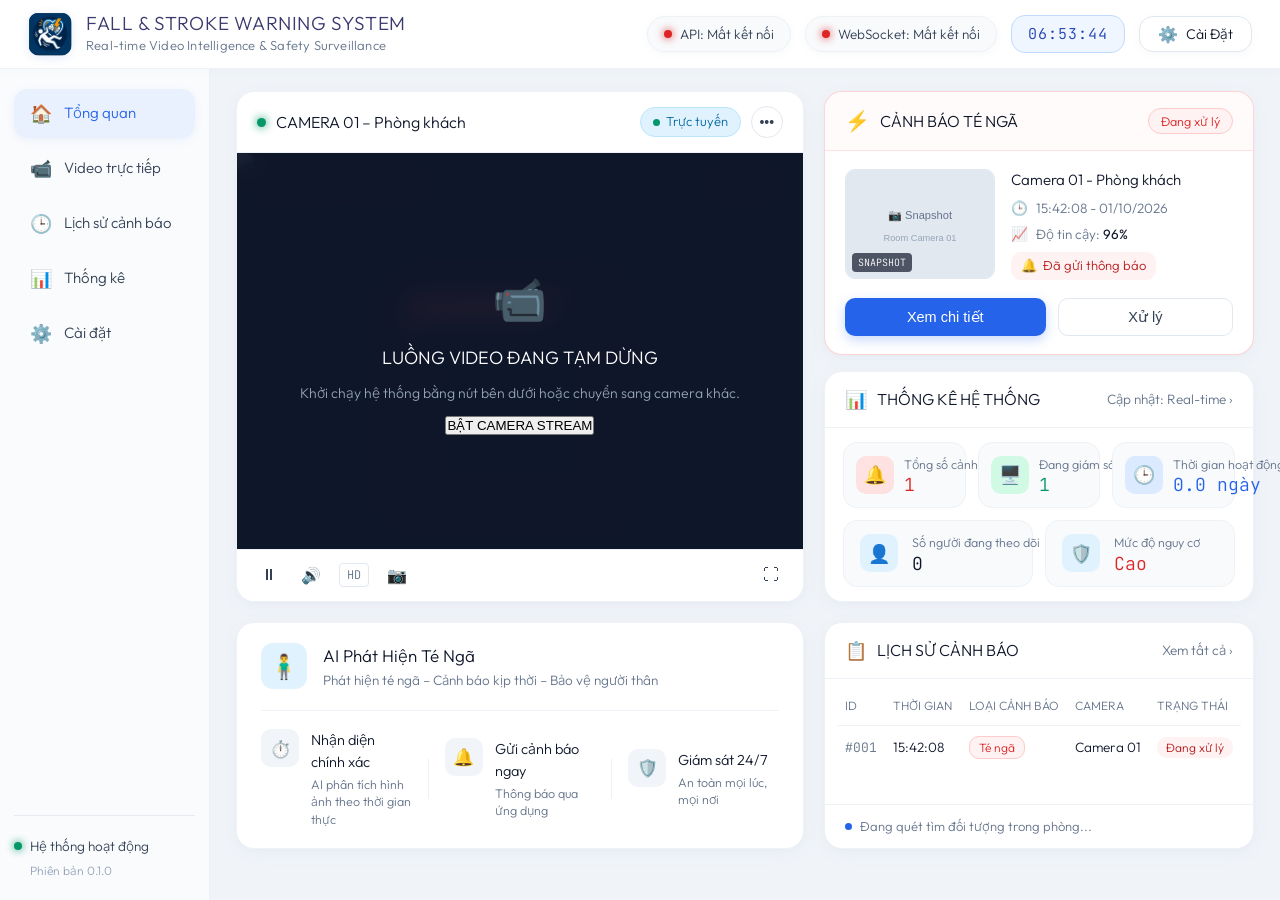
==== commit 04185506: "remove sms" ====
--- a/frontend/index.html
+++ b/frontend/index.html
@@ -4,10 +4,10 @@
 <head>
   <meta charset="UTF-8">
   <meta name="viewport" content="width=device-width, initial-scale=1.0">
-  <title>Fall & Stroke Warning System — Real-time Video Intelligence Dashboard</title>
-  <meta name="description"
-    content="Hệ thống camera giám sát và cảnh báo té ngã, dấu hiệu đột quỵ thời gian thực">
-  <!-- Google Fonts: Light and Thin typography (Outfit & Inter 200/300/400) -->
+  <title>Fall & Stroke Warning System — Hệ Thống Giám Sát & Cảnh Báo An Toàn</title>
+  <meta name="description" content="Hệ thống camera giám sát và cảnh báo té ngã, dấu hiệu đột quỵ thời gian thực">
+  
+  <!-- Google Fonts: Light & Thin Weights (Outfit & Inter 200/300/400) -->
   <link rel="preconnect" href="https://fonts.googleapis.com">
   <link rel="preconnect" href="https://fonts.gstatic.com" crossorigin>
   <link
@@ -16,476 +16,480 @@
   <link rel="icon" type="image/png" href="icon.png">
   <link rel="shortcut icon" href="favicon.ico">
   <link rel="apple-touch-icon" href="apple-touch-icon.png">
-  <link rel="stylesheet" href="styles.css?v=20261001_light_thin">
+  <link rel="stylesheet" href="styles.css?v=20261001_aligned_grid">
 </head>
 
 <body>
-  <!-- Top Navigation Header -->
-  <header class="app-header">
-    <div class="header-brand">
-      <img src="logo.png" alt="Fall & Stroke Warning System Icon" class="brand-app-logo">
-      <div class="brand-title">
-        <h1>FALL & STROKE WARNING SYSTEM</h1>
-        <span class="brand-subtitle">Real-time Video Intelligence & Safety Surveillance</span>
+  <div class="app-container">
+    <!-- Top Navigation Header -->
+    <header class="app-header">
+      <div class="header-brand">
+        <img src="logo.png" alt="Fall & Stroke Warning System Logo" class="brand-app-logo">
+        <div class="brand-title">
+          <h1>FALL & STROKE WARNING SYSTEM</h1>
+          <span class="brand-subtitle">Real-time Video Intelligence & Safety Surveillance</span>
+        </div>
+      </div>
+
+      <!-- Header Status Badges & Controls -->
+      <div class="header-status">
+        <div class="status-badge" id="backend-status-badge">
+          <span class="badge-dot dot-online" id="backend-status-dot"></span>
+          <span class="badge-text" id="backend-status-text">API: Kết nối</span>
+        </div>
+
+        <div class="status-badge" id="ws-status-badge">
+          <span class="badge-dot dot-online" id="ws-status-dot"></span>
+          <span class="badge-text" id="ws-status-text">WebSocket: Kết nối</span>
+        </div>
+
+        <div class="digital-clock" id="digital-clock">15:42:08</div>
+
+        <!-- Settings Button -->
+        <button class="btn-settings-gear" id="btn-open-settings" title="Cài đặt hệ thống">
+          <span class="gear-icon">⚙️</span>
+          <span class="gear-label">Cài Đặt</span>
+        </button>
+      </div>
+    </header>
+
+    <!-- Emergency Flash Bar (Chớp sáng khi có nguy hiểm) -->
+    <div class="emergency-alert-bar" id="emergency-alert-bar" style="display: none;">
+      <div class="alert-bar-content">
+        <div class="alert-bar-icon">🚨</div>
+        <div class="alert-bar-msg">
+          <h3 id="alert-bar-title">PHÁT HIỆN HÀNH VI BẤT THƯỜNG / NGUY CƠ TÉ NGÃ!</h3>
+          <p id="alert-bar-desc">Possible medical emergency / abnormal behavior detected. Please check the person.</p>
+        </div>
+        <div class="alert-bar-action">
+          <button id="btn-dismiss-alert" class="btn-dismiss">ĐÃ XÁC NHẬN (DISMISS)</button>
+        </div>
       </div>
     </div>
 
-    <!-- Status badges -->
-    <div class="header-status">
-      <div class="status-badge" id="backend-status-badge">
-        <span class="badge-dot dot-offline" id="backend-status-dot"></span>
-        <span class="badge-text" id="backend-status-text">Đang kết nối API...</span>
-      </div>
-
-      <div class="status-badge" id="ws-status-badge">
-        <span class="badge-dot dot-offline" id="ws-status-dot"></span>
-        <span class="badge-text" id="ws-status-text">WebSocket: Offline</span>
-      </div>
-
-      <div class="digital-clock" id="digital-clock">00:00:00</div>
-
-      <!-- Settings Gear Button (Gọn ở góc màn hình) -->
-      <button class="btn-settings-gear" id="btn-open-settings" title="Cài đặt hệ thống">
-        <span class="gear-icon">⚙️</span>
-        <span class="gear-label">Cài Đặt</span>
-      </button>
-    </div>
-  </header>
-
-
-  <!-- Emergency Flash Banner (Hidden by default, pulses red on alert) -->
-  <div class="emergency-alert-bar" id="emergency-alert-bar" style="display: none;">
-    <div class="alert-bar-content">
-      <div class="alert-bar-icon">🚨</div>
-      <div class="alert-bar-msg">
-        <h3 id="alert-bar-title">PHÁT HIỆN HÀNH VI BẤT THƯỜNG / KHẨN CẤP!</h3>
-        <p id="alert-bar-desc">Possible medical emergency / abnormal behavior detected. Please check the person.</p>
-      </div>
-      <div class="alert-bar-action">
-        <button id="btn-dismiss-alert" class="btn-dismiss">ĐÃ XÁC NHẬN (DISMISS)</button>
-      </div>
-    </div>
-  </div>
-
-  <!-- Main Container -->
-  <main class="dashboard-main">
-    <!-- Main 2-Column Workspace -->
-    <section class="workspace-grid">
-      <!-- Left Column: Video Feed & Camera Controls -->
-      <div class="workspace-col col-video">
-        <div class="card video-card">
-          <div class="card-header">
-            <div class="card-title">
-              <span class="card-dot dot-live"></span>
-              <h2>CAMERA MONITORING STREAM</h2>
-              <span class="stream-pill" id="stream-pill">DIRECT MJPEG FEED</span>
-            </div>
-            <div class="card-actions">
-              <div class="cam-menu-wrapper" id="cam-menu-wrapper">
-                <button type="button" class="btn-bubble-dots" id="btn-cam-menu-toggle" title="Tùy chọn Camera & Thiết bị" aria-label="Tùy chọn Camera">
-                  <svg width="20" height="20" viewBox="0 0 24 24" fill="currentColor">
-                    <circle cx="5" cy="12" r="2.2"></circle>
-                    <circle cx="12" cy="12" r="2.2"></circle>
-                    <circle cx="19" cy="12" r="2.2"></circle>
-                  </svg>
-                </button>
-                <div class="bubble-popover-menu" id="cam-popover-menu">
-                  <div class="popover-arrow"></div>
-
-                  <!-- Quick Action Buttons Section (Image 2 style) -->
-                  <div class="popover-section-label">THAO TÁC NHANH</div>
-                  <div class="popover-quick-actions">
-                    <button type="button" class="popover-item-btn" id="btn-snapshot" title="Chụp ảnh snapshot">
-                      <span class="popover-item-icon">📷</span>
-                      <span class="popover-item-text">Chụp ảnh snapshot</span>
-                    </button>
-                    <button type="button" class="popover-item-btn" id="btn-fullscreen" title="Toàn màn hình">
-                      <span class="popover-item-icon">⛶</span>
-                      <span class="popover-item-text">Toàn màn hình</span>
-                    </button>
-                    <button type="button" class="popover-item-btn" id="btn-camera-toggle" title="Bật hoặc tạm dừng stream camera">
-                      <span class="popover-item-icon" id="btn-cam-toggle-icon">⏹️</span>
-                      <span class="popover-item-text" id="btn-cam-toggle-txt">DỪNG STREAM</span>
-                    </button>
-                    <button type="button" class="popover-item-btn" id="btn-refresh-stream" title="Tải lại luồng hiển thị nếu bị gián đoạn">
-                      <span class="popover-item-icon">🔄</span>
-                      <span class="popover-item-text">Tải lại luồng</span>
-                    </button>
-                  </div>
-
-                  <div class="popover-divider"></div>
-
-                  <!-- Camera Hardware & Source Configuration Section -->
-                  <div class="camera-controls-header">
-                    <div class="cam-header-title">
-                      <span class="cam-header-icon">⚙️</span>
-                      <h3>CẤU HÌNH NGUỒN CAMERA & ĐỔI THIẾT BỊ</h3>
+    <!-- App Body: Sidebar + Main Content Grid -->
+    <div class="app-body-wrapper">
+      <!-- Left Sidebar (Thanh điều hướng gọn nhẹ dọc) -->
+      <aside class="app-sidebar">
+        <nav class="sidebar-nav">
+          <a href="#overview" class="sidebar-link active" title="Tổng quan hệ thống">
+            <span class="sidebar-icon">🏠</span>
+            <span class="sidebar-label">Tổng quan</span>
+          </a>
+          <a href="#live" class="sidebar-link" id="link-live-stream" title="Xem video trực tiếp">
+            <span class="sidebar-icon">📹</span>
+            <span class="sidebar-label">Video trực tiếp</span>
+          </a>
+          <a href="#alerts" class="sidebar-link" id="link-alerts-history" title="Xem lịch sử cảnh báo">
+            <span class="sidebar-icon">🕒</span>
+            <span class="sidebar-label">Lịch sử cảnh báo</span>
+          </a>
+          <a href="#stats" class="sidebar-link" id="link-stats" title="Xem thống kê hệ thống">
+            <span class="sidebar-icon">📊</span>
+            <span class="sidebar-label">Thống kê</span>
+          </a>
+          <a href="#settings" class="sidebar-link" id="sidebar-btn-settings" title="Mở bảng cài đặt">
+            <span class="sidebar-icon">⚙️</span>
+            <span class="sidebar-label">Cài đặt</span>
+          </a>
+        </nav>
+
+        <div class="sidebar-footer">
+          <div class="status-active-pill">
+            <span class="status-dot-pulse"></span>
+            <span>Hệ thống hoạt động</span>
+          </div>
+          <span class="version-tag">Phiên bản 0.1.0</span>
+        </div>
+      </aside>
+
+      <!-- Main Content Workspace: Lưới 2 Hàng Căn Chỉnh Khớp Tuyệt Đối -->
+      <main class="dashboard-main-area">
+        <div class="dashboard-grid-layout">
+          
+          <!-- ==========================================
+               HÀNG 1 - BÊN TRÁI: CAMERA GIÁM SÁT
+               ========================================== -->
+          <div class="card camera-feed-card" id="video-card">
+            <div class="card-header">
+              <div class="card-title">
+                <span class="camera-live-dot"></span>
+                <h2 id="camera-room-name">CAMERA 01 – Phòng khách</h2>
+              </div>
+              <div class="card-header-actions">
+                <span class="badge-online-pill" id="cam-active-status-pill">
+                  <span class="pill-green-dot"></span>
+                  <span id="cam-active-name-txt">Trực tuyến</span>
+                </span>
+                
+                <!-- Menu 3 chấm đổi nguồn Camera -->
+                <div class="cam-menu-wrapper" id="cam-menu-wrapper">
+                  <button type="button" class="btn-bubble-dots" id="btn-cam-menu-toggle" title="Tùy chọn Camera & Thiết bị">
+                    •••
+                  </button>
+                  <div class="bubble-popover-menu" id="cam-popover-menu">
+                    <div class="popover-arrow"></div>
+                    <div class="popover-section-label">THAO TÁC NHANH</div>
+                    <div class="popover-quick-actions">
+                      <button type="button" class="popover-item-btn" id="btn-snapshot" title="Chụp ảnh snapshot">
+                        <span class="popover-item-icon">📷</span>
+                        <span class="popover-item-text">Chụp ảnh snapshot</span>
+                      </button>
+                      <button type="button" class="popover-item-btn" id="btn-fullscreen" title="Toàn màn hình">
+                        <span class="popover-item-icon">⛶</span>
+                        <span class="popover-item-text">Toàn màn hình</span>
+                      </button>
+                      <button type="button" class="popover-item-btn" id="btn-camera-toggle-menu" title="Bật/Dừng stream">
+                        <span class="popover-item-icon" id="btn-cam-toggle-icon">⏹️</span>
+                        <span class="popover-item-text" id="btn-cam-toggle-txt">DỪNG STREAM</span>
+                      </button>
+                      <button type="button" class="popover-item-btn" id="btn-refresh-stream" title="Tải lại luồng">
+                        <span class="popover-item-icon">🔄</span>
+                        <span class="popover-item-text">Tải lại luồng</span>
+                      </button>
                     </div>
-                    <div class="cam-header-badge">
-                      <span class="cam-status-pill" id="cam-active-status-pill">
-                        <span class="pill-dot dot-active"></span>
-                        <span id="cam-active-name-txt">Đang tải...</span>
-                      </span>
-                    </div>
-                  </div>
-
-                  <!-- Controls Grid -->
-                  <div class="camera-form-grid">
-                    <!-- Cột 1: Chọn loại Camera (Webcam / RTSP / Video) -->
-                    <div class="cam-field-group">
-                      <label for="camera-type-select" class="cam-field-label">
-                        <span>📹 Loại Nguồn:</span>
-                      </label>
-                      <select id="camera-type-select" class="cam-select">
-                        <option value="webcam">📷 Webcam Tích hợp / USB</option>
-                        <option value="rtsp">🌐 Camera IP An Ninh (RTSP)</option>
-                        <option value="video">🎬 Tệp Video Kiểm Thử (MP4)</option>
-                      </select>
-                    </div>
-
-                    <!-- Cột 2A: Thiết bị Webcam (Hiện khi chọn Webcam) -->
-                    <div class="cam-field-group" id="group-webcam-device">
-                      <label for="webcam-device-select" class="cam-field-label">
-                        <span>🔌 Chọn Webcam:</span>
-                      </label>
-                      <div class="cam-input-action-row">
-                        <select id="webcam-device-select" class="cam-select">
-                          <option value="0">Webcam 0 (Mặc định)</option>
+
+                    <div class="popover-divider"></div>
+                    <div class="popover-section-label">CẤU HÌNH NGUỒN CAMERA</div>
+                    <div class="camera-form-grid">
+                      <div class="cam-field-group">
+                        <label for="camera-type-select" class="cam-field-label">Loại Nguồn:</label>
+                        <select id="camera-type-select" class="cam-select">
+                          <option value="webcam">📷 Webcam Tích hợp / USB</option>
+                          <option value="rtsp">🌐 Camera IP An Ninh (RTSP)</option>
+                          <option value="video">🎬 Tệp Video Kiểm Thử (MP4)</option>
                         </select>
-                        <button type="button" class="btn-cam-action" id="btn-scan-webcams" title="Quét lại các cổng webcam trên máy tính">
-                          🔍 Quét
-                        </button>
+                      </div>
+
+                      <div class="cam-field-group" id="group-webcam-device">
+                        <label for="webcam-device-select" class="cam-field-label">Chọn Webcam:</label>
+                        <div class="cam-input-action-row">
+                          <select id="webcam-device-select" class="cam-select">
+                            <option value="0">Webcam 0 (Mặc định)</option>
+                          </select>
+                          <button type="button" class="btn-cam-action" id="btn-scan-webcams">Quét</button>
+                        </div>
+                      </div>
+
+                      <div class="cam-field-group" id="group-rtsp-preset" style="display: none;">
+                        <label for="rtsp-preset-select" class="cam-field-label">Hãng Camera:</label>
+                        <select id="rtsp-preset-select" class="cam-select">
+                          <option value="custom">Tùy chỉnh (Nhập link)</option>
+                          <option value="hikvision">Hikvision</option>
+                          <option value="dahua">Dahua / Imou</option>
+                          <option value="yoosee">Yoosee</option>
+                          <option value="tapo">TP-Link Tapo</option>
+                          <option value="ezviz">EZVIZ</option>
+                        </select>
+                      </div>
+
+                      <div class="cam-field-group" id="group-video-preset" style="display: none;">
+                        <label for="video-preset-select" class="cam-field-label">Tệp Video Mẫu:</label>
+                        <select id="video-preset-select" class="cam-select">
+                          <option value="data/videos/sample_adl_fall.mp4">sample_adl_fall.mp4</option>
+                          <option value="synthetic">Synthetic Stream</option>
+                          <option value="custom">Nhập file MP4...</option>
+                        </select>
                       </div>
                     </div>
 
-                    <!-- Cột 2B: Mẫu Hãng RTSP (Hiện khi chọn RTSP) -->
-                    <div class="cam-field-group" id="group-rtsp-preset" style="display: none;">
-                      <label for="rtsp-preset-select" class="cam-field-label">
-                        <span>🏷️ Mẫu Hãng Camera:</span>
-                      </label>
-                      <select id="rtsp-preset-select" class="cam-select">
-                        <option value="custom">✏️ Tùy chỉnh (Nhập link riêng)</option>
-                        <option value="hikvision">Hikvision (/Streaming/Channels/101)</option>
-                        <option value="dahua">Dahua / Imou (/cam/realmonitor...)</option>
-                        <option value="yoosee">Yoosee (/onvif1)</option>
-                        <option value="tapo">TP-Link Tapo (/stream1)</option>
-                        <option value="ezviz">EZVIZ (/h264/ch1/main/av_stream)</option>
-                      </select>
+                    <div class="cam-full-row" id="group-rtsp-url-row" style="display: none;">
+                      <label for="rtsp-url-input" class="cam-field-label">Đường dẫn RTSP Stream:</label>
+                      <input type="text" id="rtsp-url-input" class="cam-input" placeholder="rtsp://admin:pass@192.168.1.100:554/stream" spellcheck="false">
                     </div>
 
-                    <!-- Cột 2C: Chọn Video mẫu (Hiện khi chọn Video) -->
-                    <div class="cam-field-group" id="group-video-preset" style="display: none;">
-                      <label for="video-preset-select" class="cam-field-label">
-                        <span>📁 Tệp Video Mẫu:</span>
-                      </label>
-                      <select id="video-preset-select" class="cam-select">
-                        <option value="data/videos/sample_adl_fall.mp4">sample_adl_fall.mp4 (Mô phỏng té ngã)</option>
-                        <option value="synthetic">Synthetic Stream (Video nội bộ giả lập)</option>
-                        <option value="custom">Nhập đường dẫn file MP4...</option>
-                      </select>
+                    <div class="cam-full-row" id="group-video-custom-row" style="display: none;">
+                      <label for="custom-video-path-input" class="cam-field-label">Đường dẫn video MP4 cục bộ:</label>
+                      <input type="text" id="custom-video-path-input" class="cam-input" placeholder="data/videos/your_test.mp4" spellcheck="false">
                     </div>
-                  </div>
-
-                  <!-- Hàng nhập RTSP URL (Chỉ hiện khi chọn RTSP) -->
-                  <div class="cam-full-row" id="group-rtsp-url-row" style="display: none;">
-                    <label for="rtsp-url-input" class="cam-field-label">
-                      <span>🔗 Đường dẫn RTSP Stream (Camera IP):</span>
-                    </label>
-                    <div class="cam-input-wrap">
-                      <input type="text" id="rtsp-url-input" class="cam-input"
-                        placeholder="rtsp://admin:password@192.168.1.100:554/stream" spellcheck="false" autocomplete="off">
+
+                    <div class="cam-buttons-row">
+                      <button type="button" class="btn-cam-primary" id="btn-apply-camera">
+                        <span class="btn-spinner" id="cam-spinner" style="display: none;">⏳</span>
+                        <span id="btn-apply-txt">ÁP DỤNG CAMERA</span>
+                      </button>
+                      <button type="button" class="btn-cam-secondary" id="btn-save-camera-default">LƯU MẶC ĐỊNH</button>
                     </div>
-                    <small class="cam-hint">Gợi ý: Nhập địa chỉ IP, username, password và cổng 554 của camera an ninh trong nhà.</small>
-                  </div>
-
-                  <!-- Hàng nhập custom video path (Chỉ hiện khi chọn Video -> custom) -->
-                  <div class="cam-full-row" id="group-video-custom-row" style="display: none;">
-                    <label for="custom-video-path-input" class="cam-field-label">
-                      <span>📁 Đường dẫn file video cục bộ:</span>
-                    </label>
-                    <input type="text" id="custom-video-path-input" class="cam-input"
-                      placeholder="data/videos/your_test_video.mp4" spellcheck="false">
-                  </div>
-
-                  <!-- Action Buttons Row -->
-                  <div class="cam-buttons-row">
-                    <button type="button" class="btn-cam-primary" id="btn-apply-camera">
-                      <span class="btn-spinner" id="cam-spinner" style="display: none;">⏳</span>
-                      <span id="btn-apply-txt">🔄 ÁP DỤNG & CHUYỂN CAMERA</span>
-                    </button>
-                    <button type="button" class="btn-cam-secondary" id="btn-save-camera-default" title="Lưu thiết lập này vào configs/camera.yaml để lần khởi động sau tự động dùng">
-                      💾 LƯU MẶC ĐỊNH
-                    </button>
-                  </div>
-
-                  <!-- Toast / Feedback message bar -->
-                  <div class="cam-toast-feedback" id="cam-toast-feedback" style="display: none;"></div>
-                </div>
-              </div>
-            </div>
-          </div>
-
-          <!-- Video Display Area -->
-          <div class="video-container" id="video-container">
-            <img id="live-video-stream" src="/stream/mjpeg" alt="Live AI Video Stream"
-              onerror="this.onerror=null; this.src=''; window.handleStreamError();">
-            <!-- Floating Fall Warning Banner on Video -->
-            <div class="video-fall-badge" id="video-fall-badge" style="display: none;">
-              <span class="badge-icon">🚨</span>
-              <span id="video-fall-text">CẢNH BÁO: PHÁT HIỆN NGƯỜI VẤP TÉ!</span>
-            </div>
-
-            <!-- Overlay Placeholder if stream inactive -->
-            <div class="stream-offline-overlay" id="stream-offline-overlay">
-              <div class="offline-box">
-                <div class="offline-icon">📹</div>
-                <h3>LUỒNG VIDEO CHƯA KHỞI ĐỘNG</h3>
-                <p>Khởi chạy hệ thống bằng lệnh <code>python main.py</code> hoặc nhấn nút bật camera bên dưới.</p>
-                <button class="btn-primary" id="btn-start-camera-overlay">BẬT CAMERA STREAM</button>
-              </div>
-            </div>
-
-            <!-- HUD Badges on Top of Video (Modern Frosted Glass, High Contrast, Thin Font) -->
-            <div class="video-hud">
-              <div class="hud-item hud-green-badge" id="hud-cam-name">CAM: WEBCAM 0</div>
-              <div class="hud-item hud-green-badge" id="hud-res">1280x720</div>
-              <div class="hud-item hud-unblurred" id="hud-blur-status">MẶT: RÕ NÉT (KHÔNG LÀM MỜ)</div>
-            </div>
-          </div>
-        </div>
-      </div>
-
-      <!-- Right Column: Temporal Analytics & Live Alert Log -->
-      <div class="workspace-col col-analytics">
-        <!-- Compact KPI & Telemetry Metrics Card -->
-        <div class="card metrics-card" id="metrics-card">
-          <div class="card-header">
-            <div class="card-title">
-              <span class="card-icon">⚡</span>
-              <h2>CHỈ SỐ HỆ THỐNG & HIỆU NĂNG</h2>
-            </div>
-            <span class="refresh-indicator">Cập nhật: Real-time</span>
-          </div>
-
-          <div class="card-body" style="padding: 0;">
-            <div class="metrics-table-container">
-              <table class="metrics-table" id="metrics-table">
+                    <div class="cam-toast-feedback" id="cam-toast-feedback" style="display: none;"></div>
+                  </div>
+                </div>
+              </div>
+            </div>
+
+            <!-- Vùng hiển thị Video Feed -->
+            <div class="video-container" id="video-container">
+              <img id="live-video-stream" src="/stream/mjpeg" alt="Live AI Camera Stream"
+                onerror="this.onerror=null; this.src=''; window.handleStreamError();">
+              
+              <!-- Overlay Timestamp góc trên bên trái -->
+              <div class="video-overlay-ts" id="video-overlay-ts">2026-10-01 15:42:08</div>
+
+              <!-- Overlay Camera Tag góc trên bên phải -->
+              <div class="video-overlay-camtag" id="video-overlay-camtag">Camera 01</div>
+
+              <!-- Bounding Box mô phỏng nhận diện ngã (hiện khi có sự cố) -->
+              <div class="video-fall-box-demo" id="video-fall-box-demo">
+                <div class="fall-box-tag">FALL DETECTED 96%</div>
+              </div>
+
+              <!-- Floating Fall Badge -->
+              <div class="video-fall-badge" id="video-fall-badge" style="display: none;">
+                <span class="badge-icon">🚨</span>
+                <span id="video-fall-text">CẢNH BÁO: PHÁT HIỆN NGƯỜI VẤP TÉ!</span>
+              </div>
+
+              <!-- Stream Offline Overlay Placeholder -->
+              <div class="stream-offline-overlay" id="stream-offline-overlay">
+                <div class="offline-box">
+                  <div class="offline-icon">📹</div>
+                  <h3>LUỒNG VIDEO ĐANG TẠM DỪNG</h3>
+                  <p>Khởi chạy hệ thống bằng nút bên dưới hoặc chuyển sang camera khác.</p>
+                  <button class="btn-primary" id="btn-start-camera-overlay">BẬT CAMERA STREAM</button>
+                </div>
+              </div>
+            </div>
+
+            <!-- Thanh điều khiển Video Player phía dưới (Video Controls Bar) -->
+            <div class="video-controls-bar">
+              <div class="controls-left">
+                <button type="button" class="btn-player-icon" id="btn-camera-toggle" title="Tạm dừng / Tiếp tục phát stream">
+                  <span id="player-toggle-icon">⏸</span>
+                </button>
+                <button type="button" class="btn-player-icon" id="btn-sound-toggle" title="Bật / Tắt âm thanh cảnh báo">
+                  <span id="sound-icon-indicator">🔊</span>
+                </button>
+                <span class="badge-quality-hd">HD</span>
+                <button type="button" class="btn-player-icon" id="btn-quick-snapshot" title="Chụp ảnh nhanh màn hình">
+                  📷
+                </button>
+              </div>
+              <div class="controls-right">
+                <button type="button" class="btn-player-icon" id="btn-quick-fullscreen" title="Phóng to toàn màn hình">
+                  ⛶
+                </button>
+              </div>
+            </div>
+          </div>
+
+          <!-- ==========================================
+               HÀNG 1 - BÊN PHẢI: CẢNH BÁO TÉ NGÃ + THỐNG KÊ (XẾP CHỒNG GỌN GÀNG)
+               ========================================== -->
+          <div class="grid-col-right-top">
+            
+            <!-- 1. Card CẢNH BÁO TÉ NGÃ (Sự cố khẩn cấp) -->
+            <div class="card incident-alert-card" id="incident-alert-card">
+              <div class="card-header incident-header">
+                <div class="card-title">
+                  <span class="incident-flash-icon">⚡</span>
+                  <h2>CẢNH BÁO TÉ NGÃ</h2>
+                </div>
+                <span class="badge-incident-status" id="incident-status-tag">Đang xử lý</span>
+              </div>
+
+              <div class="incident-body">
+                <!-- Cột trái: Ảnh snapshot sự cố -->
+                <div class="incident-snapshot-wrap">
+                  <img src="data:image/svg+xml;utf8,<svg xmlns='http://www.w3.org/2000/svg' width='160' height='120' viewBox='0 0 160 120'><rect width='160' height='120' fill='%23e2e8f0'/><text x='50%25' y='45%25' font-family='sans-serif' font-size='12' fill='%2364748b' text-anchor='middle'>📷 Snapshot</text><text x='50%25' y='65%25' font-family='sans-serif' font-size='10' fill='%2394a3b8' text-anchor='middle'>Room Camera 01</text></svg>"
+                    alt="Incident Snapshot" class="incident-thumb-img" id="incident-snapshot-img">
+                  <span class="snapshot-tag">SNAPSHOT</span>
+                </div>
+
+                <!-- Cột phải: Thông tin chi tiết sự cố -->
+                <div class="incident-info-wrap">
+                  <h4 class="incident-camera-title" id="incident-cam-title">Camera 01 - Phòng khách</h4>
+                  <div class="incident-meta-row">
+                    <span class="meta-icon">🕒</span>
+                    <span id="incident-timestamp-txt">15:42:08 - 01/10/2026</span>
+                  </div>
+                  <div class="incident-meta-row">
+                    <span class="meta-icon">📈</span>
+                    <span>Độ tin cậy: <strong id="incident-confidence-txt">96%</strong></span>
+                  </div>
+                  <div class="incident-notified-badge">
+                    <span>🔔</span>
+                    <span>Đã gửi thông báo</span>
+                  </div>
+                </div>
+              </div>
+
+              <div class="incident-actions-row">
+                <button type="button" class="btn-action-primary" id="btn-view-incident-detail">Xem chi tiết</button>
+                <button type="button" class="btn-action-secondary" id="btn-process-incident">Xử lý</button>
+              </div>
+            </div>
+
+            <!-- 2. Card THỐNG KÊ HỆ THỐNG -->
+            <div class="card system-stats-card" id="system-stats-card">
+              <div class="card-header">
+                <div class="card-title">
+                  <span class="card-title-icon">📊</span>
+                  <h2>THỐNG KÊ HỆ THỐNG</h2>
+                </div>
+                <span class="header-link-text">Cập nhật: Real-time ›</span>
+              </div>
+
+              <div class="stats-grid-container">
+                <!-- Hàng 1: 3 ô nhỏ -->
+                <div class="stat-mini-box">
+                  <div class="stat-box-icon icon-bg-red">🔔</div>
+                  <div class="stat-box-info">
+                    <span class="stat-label">Tổng số cảnh báo</span>
+                    <span class="stat-value text-red" id="stat-total-alerts-count">1</span>
+                  </div>
+                </div>
+
+                <div class="stat-mini-box">
+                  <div class="stat-box-icon icon-bg-green">🖥️</div>
+                  <div class="stat-box-info">
+                    <span class="stat-label">Đang giám sát</span>
+                    <span class="stat-value text-green" id="stat-cameras-online">1</span>
+                  </div>
+                </div>
+
+                <div class="stat-mini-box">
+                  <div class="stat-box-icon icon-bg-blue">🕒</div>
+                  <div class="stat-box-info">
+                    <span class="stat-label">Thời gian hoạt động</span>
+                    <span class="stat-value text-blue" id="stat-uptime-days">0.0 ngày</span>
+                  </div>
+                </div>
+
+                <!-- Hàng 2: 2 ô rộng -->
+                <div class="stat-wide-box">
+                  <div class="stat-box-icon icon-bg-softblue">👤</div>
+                  <div class="stat-box-info">
+                    <span class="stat-label">Số người đang theo dõi</span>
+                    <span class="stat-value" id="kpi-tracks">0</span>
+                  </div>
+                </div>
+
+                <div class="stat-wide-box">
+                  <div class="stat-box-icon icon-bg-softblue">🛡️</div>
+                  <div class="stat-box-info">
+                    <span class="stat-label">Mức độ nguy cơ</span>
+                    <span class="stat-value text-red" id="kpi-risk-state">Cao</span>
+                  </div>
+                </div>
+              </div>
+
+              <!-- Các KPI phần tử ẩn để app.js binding mà không gây lỗi -->
+              <div style="display: none;">
+                <span id="kpi-fps">0.0</span>
+                <span id="kpi-risk">0.00</span>
+                <div id="kpi-risk-meter" style="width: 5%;"></div>
+                <span id="telem-cpu">0%</span>
+                <span id="telem-ram">0 GB</span>
+                <span id="telem-gpu">N/A</span>
+                <span id="alerts-count-badge">0 sự kiện ›</span>
+              </div>
+            </div>
+          </div>
+
+          <!-- ==========================================
+               HÀNG 2 - BÊN TRÁI: KHỐI AI PHÁT HIỆN TÉ NGÃ
+               (CÙNG HÀNG & KHỚP TUYỆT ĐỐI VỚI LỊCH SỬ CẢNH BÁO BÊN PHẢI)
+               ========================================== -->
+          <div class="card ai-safety-card" id="ai-safety-card">
+            <div class="safety-card-header">
+              <div class="safety-icon-wrapper">
+                <span class="safety-header-icon">🧍‍♂️</span>
+              </div>
+              <div class="safety-header-text">
+                <h3>AI Phát Hiện Té Ngã</h3>
+                <p>Phát hiện té ngã – Cảnh báo kịp thời – Bảo vệ người thân</p>
+              </div>
+            </div>
+
+            <div class="safety-features-row">
+              <div class="safety-feature-col">
+                <div class="feature-col-icon">⏱️</div>
+                <div class="feature-col-text">
+                  <h4>Nhận diện chính xác</h4>
+                  <p>AI phân tích hình ảnh theo thời gian thực</p>
+                </div>
+              </div>
+
+              <div class="safety-feature-divider"></div>
+
+              <div class="safety-feature-col">
+                <div class="feature-col-icon">🔔</div>
+                <div class="feature-col-text">
+                  <h4>Gửi cảnh báo ngay</h4>
+                  <p>Thông báo qua ứng dụng</p>
+                </div>
+              </div>
+
+              <div class="safety-feature-divider"></div>
+
+              <div class="safety-feature-col">
+                <div class="feature-col-icon">🛡️</div>
+                <div class="feature-col-text">
+                  <h4>Giám sát 24/7</h4>
+                  <p>An toàn mọi lúc, mọi nơi</p>
+                </div>
+              </div>
+            </div>
+          </div>
+
+          <!-- ==========================================
+               HÀNG 2 - BÊN PHẢI: LỊCH SỬ CẢNH BÁO
+               (CÙNG HÀNG & KHỚP TUYỆT ĐỐI VỚI AI PHÁT HIỆN TÉ NGÃ BÊN TRÁI)
+               ========================================== -->
+          <div class="card alerts-history-card" id="alerts-history-card">
+            <div class="card-header">
+              <div class="card-title">
+                <span class="card-title-icon">📋</span>
+                <h2>LỊCH SỬ CẢNH BÁO</h2>
+              </div>
+              <a href="#alerts" class="header-link-text" id="btn-history-view-all">Xem tất cả ›</a>
+            </div>
+
+            <div class="history-table-container">
+              <table class="history-table">
                 <thead>
                   <tr>
-                    <th style="width: 33%;">THÔNG SỐ GIÁM SÁT</th>
-                    <th style="width: 32%;">GIÁ TRỊ HIỆN TẠI</th>
-                    <th style="width: 35%;">TRẠNG THÁI & CHỈ BÁO</th>
+                    <th style="width: 14%;">ID</th>
+                    <th style="width: 22%;">THỜI GIAN</th>
+                    <th style="width: 22%;">LOẠI CẢNH BÁO</th>
+                    <th style="width: 22%;">CAMERA</th>
+                    <th style="width: 20%;">TRẠNG THÁI</th>
                   </tr>
                 </thead>
-                <tbody>
-                  <!-- 1. Tốc độ xử lý (FPS) -->
-                  <tr>
-                    <td>
-                      <div class="tbl-metric-name">
-                        <span class="tbl-metric-icon">⚡</span>
-                        <span>Tốc độ xử lý (FPS)</span>
-                      </div>
-                    </td>
-                    <td>
-                      <div class="tbl-val-wrap">
-                        <span class="kpi-value" id="kpi-fps">0.0</span>
-                        <span class="tbl-val-unit">khung hình/giây</span>
-                      </div>
-                    </td>
-                    <td>
-                      <span class="kpi-indicator ind-good" id="kpi-fps-ind">Latency thấp &bull; Zero-Lag Buffer</span>
-                    </td>
-                  </tr>
-
-                  <!-- 2. Số người đang theo dõi -->
-                  <tr>
-                    <td>
-                      <div class="tbl-metric-name">
-                        <span class="tbl-metric-icon">👤</span>
-                        <span>Số người đang theo dõi</span>
-                      </div>
-                    </td>
-                    <td>
-                      <div class="tbl-val-wrap">
-                        <span class="kpi-value" id="kpi-tracks">0</span>
-                        <span class="tbl-val-unit">đối tượng (ByteTrack)</span>
-                      </div>
-                    </td>
-                    <td>
-                      <span class="kpi-indicator ind-neutral" id="kpi-tracks-ind">Đang quan sát liên tục 24/7</span>
-                    </td>
-                  </tr>
-
-                  <!-- 3. Mức độ nguy cơ cao nhất -->
-                  <tr>
-                    <td>
-                      <div class="tbl-metric-name">
-                        <span class="tbl-metric-icon">🛡️</span>
-                        <span>Mức độ nguy cơ cao nhất</span>
-                      </div>
-                    </td>
-                    <td>
-                      <div class="tbl-val-wrap">
-                        <span class="kpi-value risk-green" id="kpi-risk">0.00</span>
-                        <span class="tbl-risk-badge" id="kpi-risk-state">BÌNH THƯỜNG</span>
-                      </div>
-                    </td>
-                    <td>
-                      <div class="kpi-meter-bg" style="margin-top: 0; max-width: 170px;">
-                        <div class="kpi-meter-fill meter-green" id="kpi-risk-meter" style="width: 5%;"></div>
-                      </div>
-                    </td>
+                <tbody id="alerts-table-body">
+                  <!-- Dòng sự cố mẫu ban đầu hiển thị theo đúng ảnh -->
+                  <tr class="alert-row-highlight">
+                    <td><span class="id-tag">#001</span></td>
+                    <td>15:42:08</td>
+                    <td><span class="badge-type-danger">Té ngã</span></td>
+                    <td>Camera 01</td>
+                    <td><span class="badge-state-pending">Đang xử lý</span></td>
                   </tr>
                 </tbody>
               </table>
             </div>
-          </div>
-        </div>
-
-        <!-- Live Person Diagnostics Card -->
-        <div class="card person-card">
-          <div class="card-header">
-            <div class="card-title">
-              <span class="card-icon">📊</span>
-              <h2>THEO DÕI ĐỘNG HỌC & TƯ THẾ</h2>
-            </div>
-            <span class="refresh-indicator" id="person-refresh-time">Cập nhật: Real-time</span>
-          </div>
-
-          <div class="card-body" id="person-diagnostics-body">
-            <div class="person-table-container">
-              <table class="person-table" id="person-table">
-                <thead>
-                  <tr>
-                    <th>ID</th>
-                    <th>HÀNH ĐỘNG</th>
-                    <th>GÓC NGHIÊNG</th>
-                    <th>TỶ LỆ W/H</th>
-                    <th>VẬN TỐC Vy</th>
-                    <th>RỦI RO</th>
-                    <th>TRẠNG THÁI</th>
-                  </tr>
-                </thead>
-                <tbody id="person-table-body">
-                  <tr>
-                    <td colspan="7" class="text-center text-muted">Đang quét tìm đối tượng trong phòng...</td>
-                  </tr>
-                </tbody>
-              </table>
-            </div>
-          </div>
-        </div>
-
-        <!-- Emergency Alert Feed Card -->
-        <div class="card alerts-card">
-          <div class="card-header">
-            <div class="card-title">
-              <span class="card-icon">🔔</span>
-              <h2>NHẬT KÝ CẢNH BÁO THỜI GIAN THỰC</h2>
-            </div>
-            <div class="card-actions">
-              <div class="header-menu-wrapper">
-                <button type="button" class="btn-chrome-more" id="btn-alerts-menu-toggle"
-                  title="Tùy chọn nhật ký cảnh báo" aria-label="Tùy chọn">
-                  <svg width="18" height="18" viewBox="0 0 24 24" fill="currentColor">
-                    <circle cx="12" cy="5" r="2.2"></circle>
-                    <circle cx="12" cy="12" r="2.2"></circle>
-                    <circle cx="12" cy="19" r="2.2"></circle>
-                  </svg>
-                </button>
-                <div class="chrome-menu-dropdown" id="alerts-menu-dropdown">
-                  <!-- Header Status Section (giống mục thông báo quyền / an toàn trên cùng của Chrome) -->
-                  <div class="chrome-menu-header-notice">
-                    <div class="notice-left">
-                      <span class="notice-icon">🛡️</span>
-                      <span class="notice-text">Giám sát an toàn 24/7</span>
-                    </div>
-                    <span class="notice-badge">Hoạt động</span>
-                  </div>
-
-                  <div class="chrome-menu-divider"></div>
-
-                  <!-- Profile Status Card (theo chuẩn khung người dùng Cường - Signed in > trong mẫu Chrome) -->
-                  <div class="chrome-menu-profile">
-                    <div class="profile-left">
-                      <div class="profile-avatar">C</div>
-                      <div class="profile-text">
-                        <span class="profile-title">Cường</span>
-                        <span class="profile-sub">Quản trị viên hệ thống</span>
-                      </div>
-                    </div>
-                    <span class="chrome-signed-pill" id="alerts-count-badge">0 sự kiện ›</span>
-                  </div>
-
-                  <div class="chrome-menu-divider"></div>
-
-                  <!-- Item 1: Phát thử chuông loa -->
-                  <button type="button" class="chrome-menu-item" id="btn-test-chime"
-                    title="Phát thử âm thanh chuông cảnh báo ra loa">
-                    <div class="item-left">
-                      <span class="item-icon">🔔</span>
-                      <span class="item-label">Phát thử chuông loa</span>
-                    </div>
-                    <span class="item-right">Ctrl+T</span>
-                  </button>
-
-                  <!-- Item 2: Bật/Tắt Âm thanh cảnh báo -->
-                  <button type="button" class="chrome-menu-item" id="btn-sound-toggle"
-                    title="Bật/Tắt âm thanh báo động">
-                    <div class="item-left">
-                      <span class="item-icon" id="sound-icon-indicator">🔊</span>
-                      <span class="item-label">Âm thanh cảnh báo</span>
-                    </div>
-                    <span class="item-badge-status status-on" id="sound-badge-status">BẬT</span>
-                  </button>
-
-                  <div class="chrome-menu-divider"></div>
-
-                  <!-- Item 3: Xóa tạm thời -->
-                  <button type="button" class="chrome-menu-item" id="btn-clear-temp"
-                    title="Xóa tạm thời khỏi màn hình hiện tại (không xóa nhật ký lưu trữ)">
-                    <div class="item-left">
-                      <span class="item-icon">🧹</span>
-                      <span class="item-label">Xóa tạm thời danh sách</span>
-                    </div>
-                    <span class="item-right">Ẩn ›</span>
-                  </button>
-
-                  <!-- Item 4: Xóa vĩnh viễn (giống mục Delete browsing data... Ctrl+Shift+Del trong Chrome) -->
-                  <button type="button" class="chrome-menu-item item-danger" id="btn-clear-permanent"
-                    title="Xóa vĩnh viễn tất cả cảnh báo khỏi hệ thống máy chủ">
-                    <div class="item-left">
-                      <span class="item-icon">🗑️</span>
-                      <span class="item-label">Xóa vĩnh viễn</span>
-                    </div>
-                    <span class="item-right">Ctrl+Shift+Del</span>
-                  </button>
-                </div>
-              </div>
-            </div>
-          </div>
-
-          <!-- Alert Feed List -->
-          <div class="alerts-feed" id="alerts-feed">
-            <div class="empty-alerts" id="empty-alerts-placeholder">
-              <span class="empty-icon">🛡️</span>
-              <p>Chưa có sự cố bất thường nào được ghi nhận.</p>
-              <span class="empty-hint">Hệ thống đang quan sát liên tục 24/7</span>
-            </div>
-          </div>
-        </div>
-      </div>
-    </section>
-  </main>
-
-  <!-- Sound effect for alerts -->
+
+            <!-- Feed container cho app.js chèn cảnh báo động -->
+            <div class="alerts-feed-hidden" id="alerts-feed" style="display: none;"></div>
+            
+            <div class="history-footer-status">
+              <span class="footer-dot-pulse"></span>
+              <span id="empty-alerts-placeholder">Đang quét tìm đối tượng trong phòng...</span>
+            </div>
+          </div>
+
+        </div>
+      </main>
+    </div>
+  </div>
+
+  <!-- Audio Chime for Fall & Abnormal Alerts -->
   <audio id="alert-sound" preload="auto">
     <source
       src="[data-uri]"
       type="audio/wav">
   </audio>
 
-  <!-- Modern Settings Modal (Bảng Cài Đặt Hệ Thống Gọn Gàng 1-Click) -->
+  <!-- Modern Settings Modal (1-Click Dialog) -->
   <div class="settings-modal-overlay" id="settings-modal-overlay" style="display: none;">
     <div class="settings-modal-card" id="settings-modal-card">
       <div class="settings-modal-header">
@@ -573,8 +577,7 @@
 
         <!-- Thông tin hệ thống -->
         <div class="settings-info-box">
-          <div class="info-item"><span>Phiên bản:</span> <strong>Fall & Stroke Warning System v1.0</strong></div>
-          <div class="info-item"><span>Ứng dụng:</span> <strong>Fall_and_Stroke_Warning_System.exe (DirectML)</strong></div>
+          <div class="info-item"><span>Phiên bản:</span> <strong>Fall & Stroke Warning System v0.1.0</strong></div>
           <div class="info-item"><span>Địa chỉ Web:</span> <strong>http://localhost:8000</strong></div>
         </div>
       </div>
--- a/frontend/styles.css
+++ b/frontend/styles.css
@@ -1,84 +1,57 @@
 /* ==========================================================================
-   FALL & STROKE MONITOR — MODERN LIGHT THEME DASHBOARD STYLESHEET
-   - Theme: Tông màu sáng thanh lịch, siêu dễ nhìn, bảo vệ mắt.
-   - Bố cục & Chuyển động: Bắt mắt, nhịp nhàng, mượt mà, micro-animations.
-   - Cỡ chữ to (Large Font Sizes): Dễ đọc từ xa, rõ nét cho người giám sát.
-   - Không có bôi đậm (No Bold): Triệt tiêu bold/700/800, hoàn toàn dùng chữ mỏng (Light/Thin 300 & 400).
+   FALL & STROKE WARNING SYSTEM — COMPACT LIGHT DASHBOARD THEME
+   - Bố cục gọn nhẹ, trực quan, phân chia cột khoa học chuẩn mockup.
+   - Tông màu sáng thanh lịch (Slate, Pure White, Royal Blue, Soft Emerald & Crimson).
+   - Cỡ chữ to, rõ ràng, đọc tốt từ xa.
+   - Chữ mỏng (Light/Thin 200/300), hoàn toàn không bôi đậm thô cứng.
+   - Hiệu ứng chuyển động mượt mà, micro-interactions khi hover nút và thẻ.
    ========================================================================== */
 
 :root {
-  /* Clean, Soothing Light Palette */
-  --bg-canvas: #f8fafc;
+  /* Clean, Radiant Palette */
+  --bg-app: #f0f4f9;            /* Xám xanh ngọc nhạt êm dịu, bảo vệ mắt */
   --bg-card: #ffffff;
-  --bg-card-hover: #ffffff;
-  --bg-surface-subtle: #f1f5f9;
-  --bg-glass: rgba(255, 255, 255, 0.88);
-
-  /* Borders & Dividers */
-  --border-subtle: rgba(226, 232, 240, 0.95);
-  --border-strong: #cbd5e1;
+  --bg-sidebar: rgba(255, 255, 255, 0.7);
+  --border-light: #eef2f6;
+  --border-subtle: #e2e8f0;
   --border-focus: #3b82f6;
-  --border-card-hover: rgba(59, 130, 246, 0.35);
-
-  /* High Contrast Yet Gentle Text Hierarchy (Chữ mỏng, không bôi đậm) */
-  --text-primary: #0f172a;       /* Slate 900 - Độ tương phản tuyệt đối trên nền sáng */
-  --text-secondary: #334155;     /* Slate 700 - Dễ đọc, êm ái */
-  --text-muted: #64748b;         /* Slate 500 - Chữ phụ rõ ràng */
-  --text-caption: #94a3b8;       /* Slate 400 */
-
-  /* Curated Harmonious Accent Hues */
-  --accent-primary: #2563eb;     /* Royal Sapphire Blue */
-  --accent-primary-hover: #1d4ed8;
-  --accent-primary-subtle: #eff6ff;
-  --accent-cyan: #0284c7;        /* Sky Blue */
-  --accent-indigo: #4f46e5;      /* Crisp Indigo */
-  --accent-purple: #7c3aed;      /* Soft Violet */
-
-  /* State & Alert Colors */
-  --status-normal: #059669;      /* Emerald 600 - An toàn */
-  --status-normal-bg: #ecfdf5;
-  --status-normal-border: #a7f3d0;
-
-  --status-suspicious: #d97706;  /* Amber 600 - Nghi vấn */
-  --status-suspicious-bg: #fffbeb;
-  --status-suspicious-border: #fde68a;
-
-  --status-abnormal: #ea580c;    /* Orange 600 - Bất thường */
-  --status-abnormal-bg: #fff7ed;
-  --status-abnormal-border: #fed7aa;
-
-  --status-emergency: #dc2626;   /* Rose / Crimson 600 - Khẩn cấp */
-  --status-emergency-bg: #fef2f2;
-  --status-emergency-border: #fecaca;
-  --status-emergency-glow: rgba(220, 38, 38, 0.28);
-
-  /* Typography: Light & Thin Weights Only (Weight 200, 300, 400) */
-  --font-heading: 'Outfit', -apple-system, BlinkMacSystemFont, 'Segoe UI', Roboto, sans-serif;
-  --font-body: 'Inter', -apple-system, BlinkMacSystemFont, 'Segoe UI', Roboto, sans-serif;
-  --font-mono: 'JetBrains Mono', Consolas, 'Courier New', monospace;
-
-  /* Font Weights (Tuyệt đối không dùng bôi đậm 600, 700, 800) */
-  --fw-thin: 200;
-  --fw-light: 300;
-  --fw-normal: 400;
-
-  /* Border Radii */
-  --radius-xs: 6px;
+
+  /* Typography Colors */
+  --text-dark: #0f172a;         /* Slate 900 */
+  --text-secondary: #334155;    /* Slate 700 */
+  --text-muted: #64748b;        /* Slate 500 */
+  --text-light: #94a3b8;        /* Slate 400 */
+
+  /* Accents */
+  --accent-blue: #2563eb;       /* Royal Blue */
+  --accent-blue-hover: #1d4ed8;
+  --accent-blue-subtle: #eff6ff;
+  --accent-cyan: #0284c7;
+
+  /* Status Hues */
+  --status-green: #059669;      /* Emerald 600 */
+  --status-green-bg: #ecfdf5;
+  --status-amber: #d97706;      /* Amber 600 */
+  --status-amber-bg: #fffbeb;
+  --status-red: #dc2626;        /* Crimson 600 */
+  --status-red-bg: #fef2f2;
+  --status-red-border: #fecaca;
+
+  /* Radii & Shadows */
+  --radius-xs: 8px;
   --radius-sm: 10px;
   --radius-md: 14px;
-  --radius-lg: 20px;
-  --radius-xl: 26px;
+  --radius-lg: 18px;
   --radius-pill: 9999px;
 
-  /* Shadows: Soft Multi-layered Ambient Shadows */
-  --shadow-sm: 0 2px 8px rgba(100, 116, 139, 0.06);
-  --shadow-card: 0 8px 24px -4px rgba(100, 116, 139, 0.08), 0 2px 6px -1px rgba(100, 116, 139, 0.04);
-  --shadow-hover: 0 18px 36px -6px rgba(100, 116, 139, 0.14), 0 4px 12px -2px rgba(100, 116, 139, 0.06);
+  --shadow-sm: 0 2px 8px rgba(100, 116, 139, 0.05);
+  --shadow-card: 0 4px 20px -2px rgba(100, 116, 139, 0.06), 0 2px 6px -1px rgba(100, 116, 139, 0.03);
+  --shadow-hover: 0 14px 30px -4px rgba(100, 116, 139, 0.12), 0 4px 10px -2px rgba(100, 116, 139, 0.05);
   --shadow-popover: 0 20px 45px -8px rgba(15, 23, 42, 0.16), 0 0 0 1px rgba(0, 0, 0, 0.05);
 }
 
 /* ==========================================================================
-   GLOBAL RESET & TYPOGRAPHY ENFORCEMENT (CHỮ TO, KHÔNG BÔI ĐẬM, CHỮ MỎNG)
+   GLOBAL RESET & TYPOGRAPHY (CHỮ MỎNG, CỠ TO, KHÔNG BÔI ĐẬM)
    ========================================================================== */
 *, *::before, *::after {
   margin: 0;
@@ -90,748 +63,1113 @@
 }
 
 html {
-  font-size: 16px; /* Cỡ chữ nền tảng to, rõ ràng */
+  font-size: 15px;
 }
 
 body {
-  background-color: var(--bg-canvas);
-  /* Tông màu sáng dịu mắt: Phủ ánh hào quang pastel cực kỳ tinh khiết */
-  background-image: 
-    radial-gradient(at 12% 10%, rgba(224, 231, 255, 0.6) 0px, transparent 50%),
-    radial-gradient(at 88% 10%, rgba(224, 242, 254, 0.65) 0px, transparent 50%),
-    radial-gradient(at 20% 85%, rgba(209, 250, 229, 0.5) 0px, transparent 50%),
-    radial-gradient(at 85% 85%, rgba(253, 242, 248, 0.55) 0px, transparent 50%),
-    linear-gradient(180deg, #f8fafc 0%, #f1f5f9 100%);
-  background-attachment: fixed;
-  color: var(--text-primary);
-  font-family: var(--font-body);
-  font-weight: var(--fw-light); /* Chữ mỏng toàn diện */
-  line-height: 1.6;
+  background-color: var(--bg-app);
+  color: var(--text-dark);
+  font-family: 'Outfit', 'Inter', -apple-system, BlinkMacSystemFont, 'Segoe UI', Roboto, sans-serif;
+  font-weight: 300; /* Chữ mỏng toàn diện */
+  line-height: 1.5;
   min-height: 100vh;
-  display: flex;
-  flex-direction: column;
   overflow-x: hidden;
 }
 
 /* Triệt tiêu hoàn toàn bôi đậm trên mọi thẻ */
 h1, h2, h3, h4, h5, h6,
 b, strong, th,
-.kpi-value, .brand-title h1, .card-title h2,
-.btn-primary, .btn-secondary, button,
-.status-badge, .stream-pill, .alert-item-title,
-.settings-item-title {
-  font-weight: var(--fw-light) !important;
-}
-
-/* Các nhãn nhỏ cần nét rõ mỏng (weight 400 thay vì 700/800) */
-label, input, select, textarea, .tbl-metric-name, .tbl-risk-badge {
-  font-weight: var(--fw-normal);
-}
-
-/* Custom Smooth Scrollbar */
-::-webkit-scrollbar {
-  width: 8px;
-  height: 8px;
-}
-::-webkit-scrollbar-track {
-  background: rgba(241, 245, 249, 0.7);
-}
-::-webkit-scrollbar-thumb {
-  background: rgba(148, 163, 184, 0.45);
-  border-radius: var(--radius-pill);
-  transition: background 0.2s ease;
-}
-::-webkit-scrollbar-thumb:hover {
-  background: rgba(100, 116, 139, 0.65);
+.stat-value, .brand-title h1, .card-title h2,
+.btn-action-primary, .btn-action-secondary, button {
+  font-weight: 300 !important;
+}
+
+.app-container {
+  display: flex;
+  flex-direction: column;
+  min-height: 100vh;
 }
 
 /* ==========================================================================
-   TOP APPLICATION HEADER
+   1. TOP NAVIGATION HEADER
    ========================================================================== */
 .app-header {
   display: flex;
   justify-content: space-between;
   align-items: center;
-  padding: 16px 36px;
-  background: rgba(255, 255, 255, 0.88);
-  backdrop-filter: blur(20px);
-  border-bottom: 1px solid var(--border-subtle);
-  box-shadow: 0 4px 20px -4px rgba(100, 116, 139, 0.06);
+  padding: 12px 28px;
+  background: #ffffff;
+  border-bottom: 1px solid var(--border-light);
+  box-shadow: 0 2px 10px rgba(100, 116, 139, 0.03);
   position: sticky;
   top: 0;
   z-index: 100;
-  transition: background-color 0.3s ease, box-shadow 0.3s ease;
-  animation: headerSlideDown 0.6s cubic-bezier(0.16, 1, 0.3, 1) both;
-}
-
-@keyframes headerSlideDown {
-  from {
-    opacity: 0;
-    transform: translateY(-20px);
-  }
-  to {
-    opacity: 1;
-    transform: translateY(0);
-  }
 }
 
 .header-brand {
   display: flex;
   align-items: center;
-  gap: 18px;
-}
-
-/* Official App Logo Icon */
+  gap: 14px;
+}
+
 .brand-app-logo {
-  width: 50px;
-  height: 50px;
-  border-radius: 14px;
+  width: 44px;
+  height: 44px;
+  border-radius: 12px;
   object-fit: contain;
-  box-shadow: 0 4px 14px rgba(37, 99, 235, 0.15), 0 0 0 1px rgba(226, 232, 240, 0.8);
-  transition: transform 0.3s cubic-bezier(0.34, 1.56, 0.64, 1), box-shadow 0.3s ease;
-  flex-shrink: 0;
+  box-shadow: 0 2px 10px rgba(37, 99, 235, 0.12);
+  transition: transform 0.3s cubic-bezier(0.34, 1.56, 0.64, 1);
 }
 
 .brand-app-logo:hover {
-  transform: scale(1.08) rotate(-1deg);
-  box-shadow: 0 8px 24px rgba(37, 99, 235, 0.25), 0 0 0 2px rgba(59, 130, 246, 0.4);
-}
-
-/* Radar Animation */
-.brand-radar {
-  width: 40px;
-  height: 40px;
-  position: relative;
-  display: flex;
-  align-items: center;
-  justify-content: center;
-}
-
-.radar-circle {
-  width: 100%;
-  height: 100%;
-  border-radius: 50%;
-  border: 1.5px solid var(--accent-primary);
-  opacity: 0.65;
-  animation: radarPulse 2.4s ease-out infinite;
-}
-
-@keyframes radarPulse {
-  0% { transform: scale(0.85); opacity: 0.8; }
-  50% { transform: scale(1.05); opacity: 0.4; }
-  100% { transform: scale(0.85); opacity: 0.8; }
-}
-
-.radar-scanner {
-  position: absolute;
-  width: 50%;
-  height: 50%;
-  top: 0;
-  right: 0;
-  background: linear-gradient(45deg, transparent 35%, rgba(37, 99, 235, 0.6) 100%);
-  border-radius: 100% 0 0 0;
-  transform-origin: bottom left;
-  animation: radarSweep 2.2s linear infinite;
-}
-
-@keyframes radarSweep {
-  0% { transform: rotate(0deg); }
-  100% { transform: rotate(360deg); }
+  transform: scale(1.08) rotate(-2deg);
 }
 
 .brand-title {
   display: flex;
   flex-direction: column;
-  gap: 2px;
 }
 
 .brand-title h1 {
   font-family: var(--font-heading);
-  font-size: 24px; /* Cỡ chữ to nổi bật */
-  font-weight: var(--fw-thin) !important; /* Chữ mỏng thanh thoát */
-  letter-spacing: 0.5px;
-  background: linear-gradient(135deg, #0f172a 0%, #1e40af 55%, #6d28d9 100%);
-  -webkit-background-clip: text;
-  -webkit-text-fill-color: transparent;
+  font-size: 19px;
+  font-weight: 300 !important;
+  color: #3b3a6e;
+  letter-spacing: 0.6px;
   line-height: 1.25;
 }
 
 .brand-subtitle {
-  font-size: 14.5px; /* Cỡ chữ to, rõ nét */
+  font-size: 13px;
   color: var(--text-muted);
-  font-weight: var(--fw-light);
-  letter-spacing: 0.3px;
-}
-
-/* Header Status Badges & Controls */
+  font-weight: 300;
+  letter-spacing: 0.2px;
+}
+
 .header-status {
   display: flex;
   align-items: center;
-  gap: 16px;
-  flex-wrap: wrap;
+  gap: 14px;
 }
 
 .status-badge {
   display: flex;
   align-items: center;
-  gap: 9px;
-  padding: 8px 18px;
+  gap: 8px;
+  padding: 7px 16px;
+  background: #f8fafc;
+  border: 1px solid var(--border-light);
+  border-radius: var(--radius-pill);
+  font-size: 13.5px;
+  font-weight: 300;
+  color: var(--text-secondary);
+  box-shadow: var(--shadow-sm);
+  transition: transform 0.2s ease, border-color 0.2s ease;
+}
+
+.status-badge:hover {
+  transform: translateY(-1px);
+  border-color: var(--border-subtle);
+}
+
+.badge-dot {
+  width: 8px;
+  height: 8px;
+  border-radius: 50%;
+}
+
+.dot-online {
+  background-color: var(--status-green);
+  box-shadow: 0 0 8px var(--status-green);
+}
+
+.dot-offline {
+  background-color: var(--status-red);
+  box-shadow: 0 0 8px var(--status-red);
+}
+
+.digital-clock {
+  font-family: 'JetBrains Mono', Consolas, monospace;
+  font-size: 15px;
+  font-weight: 300;
+  color: #1e40af;
+  padding: 7px 16px;
+  background: #eff6ff;
+  border: 1px solid #bfdbfe;
+  border-radius: var(--radius-md);
+  letter-spacing: 1px;
+}
+
+.btn-settings-gear {
+  display: inline-flex;
+  align-items: center;
+  gap: 8px;
   background: #ffffff;
   border: 1px solid var(--border-subtle);
-  border-radius: var(--radius-pill);
-  font-size: 14px; /* Cỡ chữ to */
-  font-weight: var(--fw-light) !important;
+  color: var(--text-dark);
+  font-family: inherit;
+  font-size: 14px;
+  font-weight: 300 !important;
+  padding: 7px 18px;
+  border-radius: var(--radius-md);
+  cursor: pointer;
+  box-shadow: var(--shadow-sm);
+  transition: all 0.25s ease;
+}
+
+.btn-settings-gear:hover {
+  background: #f8fafc;
+  border-color: var(--accent-blue);
+  color: var(--accent-blue);
+  transform: translateY(-2px);
+  box-shadow: 0 4px 14px rgba(37, 99, 235, 0.12);
+}
+
+.btn-settings-gear:hover .gear-icon {
+  transform: rotate(90deg);
+}
+
+.gear-icon {
+  font-size: 16px;
+  transition: transform 0.4s ease;
+}
+
+/* Emergency Alert Bar */
+.emergency-alert-bar {
+  background: linear-gradient(90deg, #b91c1c, #dc2626, #b91c1c);
+  color: #ffffff;
+  padding: 12px 28px;
+  box-shadow: 0 6px 20px rgba(220, 38, 38, 0.25);
+  position: relative;
+  z-index: 90;
+}
+
+.alert-bar-content {
+  display: flex;
+  align-items: center;
+  justify-content: space-between;
+  gap: 20px;
+}
+
+.alert-bar-icon {
+  font-size: 28px;
+  animation: shake 0.6s infinite alternate;
+}
+
+@keyframes shake {
+  from { transform: scale(1); }
+  to { transform: scale(1.18); }
+}
+
+.alert-bar-msg h3 {
+  font-size: 16px;
+  font-weight: 300 !important;
+}
+
+.alert-bar-msg p {
+  font-size: 14px;
+  opacity: 0.95;
+}
+
+.btn-dismiss {
+  background: #ffffff;
+  color: #dc2626;
+  font-size: 13.5px;
+  padding: 7px 18px;
+  border: none;
+  border-radius: var(--radius-sm);
+  cursor: pointer;
+  transition: all 0.2s ease;
+}
+
+.btn-dismiss:hover {
+  background: #f8fafc;
+  transform: translateY(-1px);
+}
+
+/* ==========================================================================
+   2. APP BODY: SIDEBAR + MAIN WORKSPACE
+   ========================================================================== */
+.app-body-wrapper {
+  display: flex;
+  flex: 1;
+}
+
+/* Left Sidebar */
+.app-sidebar {
+  width: 210px;
+  background: var(--bg-sidebar);
+  border-right: 1px solid var(--border-light);
+  padding: 20px 14px;
+  display: flex;
+  flex-direction: column;
+  justify-content: space-between;
+  flex-shrink: 0;
+}
+
+.sidebar-nav {
+  display: flex;
+  flex-direction: column;
+  gap: 6px;
+}
+
+.sidebar-link {
+  display: flex;
+  align-items: center;
+  gap: 12px;
+  padding: 11px 16px;
+  border-radius: var(--radius-md);
+  text-decoration: none;
   color: var(--text-secondary);
-  box-shadow: var(--shadow-sm);
-  transition: transform 0.2s ease, box-shadow 0.2s ease, border-color 0.2s ease;
-}
-
-.status-badge:hover {
-  transform: translateY(-1px);
-  border-color: var(--border-strong);
-  box-shadow: 0 4px 12px rgba(100, 116, 139, 0.1);
-}
-
-.badge-dot {
+  font-size: 15px;
+  font-weight: 300;
+  transition: all 0.2s cubic-bezier(0.16, 1, 0.3, 1);
+}
+
+.sidebar-link:hover {
+  background: #ffffff;
+  color: var(--accent-blue);
+  transform: translateX(3px);
+  box-shadow: 0 2px 8px rgba(100, 116, 139, 0.05);
+}
+
+.sidebar-link.active {
+  background: #e8f1fd;
+  color: var(--accent-blue);
+  box-shadow: 0 2px 10px rgba(37, 99, 235, 0.08);
+}
+
+.sidebar-icon {
+  font-size: 18px;
+  width: 22px;
+  display: flex;
+  align-items: center;
+  justify-content: center;
+}
+
+.sidebar-footer {
+  padding-top: 20px;
+  border-top: 1px solid rgba(226, 232, 240, 0.8);
+  display: flex;
+  flex-direction: column;
+  gap: 6px;
+}
+
+.status-active-pill {
+  display: inline-flex;
+  align-items: center;
+  gap: 8px;
+  font-size: 13.5px;
+  color: var(--text-secondary);
+  font-weight: 300;
+}
+
+.status-dot-pulse {
+  width: 8px;
+  height: 8px;
+  background-color: var(--status-green);
+  border-radius: 50%;
+  box-shadow: 0 0 8px var(--status-green);
+  animation: pulseDot 2s infinite ease-in-out;
+}
+
+@keyframes pulseDot {
+  0%, 100% { transform: scale(1); opacity: 1; }
+  50% { transform: scale(1.3); opacity: 0.6; }
+}
+
+.version-tag {
+  font-size: 12px;
+  color: var(--text-light);
+  padding-left: 16px;
+}
+
+/* Main Dashboard Area */
+.dashboard-main-area {
+  flex: 1;
+  padding: 22px 26px;
+  overflow-y: auto;
+}
+
+.dashboard-grid-layout {
+  display: grid;
+  grid-template-columns: 1.32fr 1fr;
+  grid-template-rows: auto auto;
+  gap: 20px;
+  align-items: stretch;
+}
+
+/* Card General Styling */
+.card {
+  background: var(--bg-card);
+  border: 1px solid var(--border-light);
+  border-radius: var(--radius-lg);
+  box-shadow: var(--shadow-card);
+  overflow: visible;
+  transition: transform 0.3s ease, box-shadow 0.3s ease, border-color 0.3s ease;
+  margin-bottom: 0;
+}
+
+.dashboard-grid-layout .card {
+  margin-bottom: 0;
+}
+
+/* Right Column Top Container (Hàng 1 Bên Phải: Xếp Chồng Incident + Stats) */
+.grid-col-right-top {
+  display: flex;
+  flex-direction: column;
+  gap: 16px;
+  height: 100%;
+}
+
+.grid-col-right-top .card {
+  margin-bottom: 0;
+}
+
+.card:last-child {
+  margin-bottom: 0;
+}
+
+.card:hover {
+  box-shadow: var(--shadow-hover);
+  border-color: rgba(203, 213, 225, 0.9);
+}
+
+.card-header {
+  display: flex;
+  justify-content: space-between;
+  align-items: center;
+  padding: 14px 20px;
+  border-bottom: 1px solid var(--border-light);
+}
+
+.card-title {
+  display: flex;
+  align-items: center;
+  gap: 10px;
+}
+
+.card-title h2 {
+  font-size: 16px;
+  font-weight: 300 !important;
+  color: var(--text-dark);
+}
+
+.card-title-icon {
+  font-size: 18px;
+}
+
+.header-link-text {
+  font-size: 13.5px;
+  color: var(--text-muted);
+  text-decoration: none;
+  cursor: pointer;
+  transition: color 0.2s ease;
+}
+
+.header-link-text:hover {
+  color: var(--accent-blue);
+}
+
+/* ==========================================================================
+   3. LEFT COLUMN: CAMERA MONITORING FEED & AI SAFETY CARD
+   ========================================================================== */
+.camera-feed-card {
+  height: 100%;
+  display: flex;
+  flex-direction: column;
+  overflow: visible;
+  margin-bottom: 0;
+}
+
+.camera-live-dot {
   width: 9px;
   height: 9px;
   border-radius: 50%;
-  flex-shrink: 0;
-}
-
-.dot-online {
-  background-color: var(--status-normal);
-  box-shadow: 0 0 10px rgba(5, 150, 105, 0.5);
-  animation: pulseLiveSoft 2s infinite ease-in-out;
-}
-
-.dot-offline {
-  background-color: var(--status-emergency);
-  box-shadow: 0 0 10px rgba(220, 38, 38, 0.5);
-}
-
-.dot-warning {
-  background-color: var(--status-suspicious);
-  box-shadow: 0 0 10px rgba(217, 119, 6, 0.5);
-  animation: pulseLiveSoft 1.5s infinite ease-in-out;
-}
-
-@keyframes pulseLiveSoft {
-  0%, 100% { transform: scale(1); opacity: 1; }
-  50% { transform: scale(1.25); opacity: 0.65; }
-}
-
-.digital-clock {
-  font-family: var(--font-mono);
-  font-size: 16px; /* Cỡ chữ to */
-  font-weight: var(--fw-light) !important;
-  color: #1e3a8a;
-  padding: 8px 18px;
-  background: #eff6ff;
-  border: 1px solid #bfdbfe;
-  border-radius: var(--radius-md);
-  letter-spacing: 1.2px;
-  box-shadow: 0 2px 8px rgba(37, 99, 235, 0.08);
-  transition: all 0.2s ease;
-}
-
-.digital-clock:hover {
-  background: #dbeafe;
-  border-color: #93c5fd;
-}
-
-/* Settings Gear Button */
-.btn-settings-gear {
+  background-color: var(--status-green);
+  box-shadow: 0 0 10px var(--status-green);
+  animation: pulseDot 2s infinite;
+}
+
+.card-header-actions {
+  display: flex;
+  align-items: center;
+  gap: 10px;
+  position: relative;
+}
+
+.badge-online-pill {
   display: inline-flex;
   align-items: center;
-  gap: 10px;
-  background: #ffffff;
-  border: 1px solid var(--border-subtle);
-  color: var(--text-primary);
-  font-family: var(--font-heading);
-  font-size: 15px; /* Cỡ chữ to */
-  font-weight: var(--fw-light) !important;
-  padding: 8px 20px;
-  border-radius: var(--radius-md);
-  cursor: pointer;
-  box-shadow: var(--shadow-sm);
-  transition: all 0.25s cubic-bezier(0.16, 1, 0.3, 1);
-}
-
-.btn-settings-gear:hover {
-  background: #f8fafc;
-  border-color: var(--accent-primary);
-  color: var(--accent-primary);
-  transform: translateY(-2px);
-  box-shadow: 0 6px 16px rgba(37, 99, 235, 0.15);
-}
-
-.btn-settings-gear:hover .gear-icon {
-  transform: rotate(90deg);
-}
-
-.gear-icon {
-  font-size: 18px;
-  display: inline-block;
-  transition: transform 0.4s cubic-bezier(0.34, 1.56, 0.64, 1);
-}
-
-/* ==========================================================================
-   SAFETY NOTICE & EMERGENCY BANNER (CHỚP SÁNG BẮT MẮT KHI CÓ SỰ CỐ)
-   ========================================================================== */
-.emergency-alert-bar {
-  background: linear-gradient(90deg, #b91c1c 0%, #dc2626 50%, #b91c1c 100%);
-  background-size: 200% 200%;
-  animation: alertPulseWave 2.5s ease infinite;
-  color: #ffffff;
-  padding: 14px 36px;
-  box-shadow: 0 8px 30px rgba(220, 38, 38, 0.25);
-  position: relative;
-  z-index: 90;
-}
-
-@keyframes alertPulseWave {
-  0% { background-position: 0% 50%; }
-  50% { background-position: 100% 50%; }
-  100% { background-position: 0% 50%; }
-}
-
-.alert-bar-content {
-  display: flex;
-  align-items: center;
-  justify-content: space-between;
-  gap: 24px;
-}
-
-.alert-bar-icon {
-  font-size: 32px;
-  animation: iconShake 0.6s infinite alternate cubic-bezier(0.36, 0.07, 0.19, 0.97);
-}
-
-@keyframes iconShake {
-  from { transform: scale(1) rotate(-4deg); }
-  to { transform: scale(1.18) rotate(4deg); }
-}
-
-.alert-bar-msg {
-  flex: 1;
-}
-
-.alert-bar-msg h3 {
-  font-family: var(--font-heading);
-  font-size: 18px; /* Cỡ chữ to */
-  font-weight: var(--fw-light) !important;
-  letter-spacing: 0.5px;
-  margin-bottom: 2px;
-}
-
-.alert-bar-msg p {
-  font-size: 15px; /* Cỡ chữ to */
-  font-weight: var(--fw-light);
-  opacity: 0.95;
-}
-
-.btn-dismiss {
-  background: #ffffff;
-  color: #dc2626;
-  font-weight: var(--fw-light) !important;
-  font-size: 14px;
-  padding: 9px 22px;
-  border: none;
-  border-radius: var(--radius-sm);
-  cursor: pointer;
-  transition: all 0.2s cubic-bezier(0.16, 1, 0.3, 1);
-  box-shadow: 0 4px 12px rgba(0, 0, 0, 0.15);
-}
-
-.btn-dismiss:hover {
-  background: #f8fafc;
-  transform: translateY(-2px) scale(1.02);
-  box-shadow: 0 6px 18px rgba(0, 0, 0, 0.2);
-}
-
-/* ==========================================================================
-   MAIN DASHBOARD WORKSPACE (BỐ CỤC CHUYỂN ĐỘNG BẮT MẮT)
-   ========================================================================== */
-.dashboard-main {
-  flex: 1;
-  padding: 28px 36px;
-  display: flex;
-  flex-direction: column;
-  gap: 28px;
-  max-width: 1920px;
-  margin: 0 auto;
-  width: 100%;
-}
-
-.workspace-grid {
-  display: grid;
-  grid-template-columns: 1.35fr 1fr;
-  gap: 28px;
-  align-items: start;
-}
-
-/* Card Container System (Sáng sủa, Viền thanh, Hiệu ứng nâng mượt mà) */
-.card {
-  background: var(--bg-card);
-  border: 1px solid var(--border-subtle);
-  border-radius: var(--radius-lg);
-  box-shadow: var(--shadow-card);
-  display: flex;
-  flex-direction: column;
-  overflow: visible;
-  position: relative;
-  transition: transform 0.35s cubic-bezier(0.16, 1, 0.3, 1), 
-              box-shadow 0.35s cubic-bezier(0.16, 1, 0.3, 1),
-              border-color 0.35s ease;
-  animation: cardFadeUp 0.65s cubic-bezier(0.16, 1, 0.3, 1) both;
-}
-
-.col-video .card { animation-delay: 0.1s; }
-.col-analytics .metrics-card { animation-delay: 0.18s; }
-.col-analytics .person-card { animation-delay: 0.26s; }
-.col-analytics .alerts-card { animation-delay: 0.34s; }
-
-@keyframes cardFadeUp {
-  from {
-    opacity: 0;
-    transform: translateY(24px);
-  }
-  to {
-    opacity: 1;
-    transform: translateY(0);
-  }
-}
-
-.card:hover {
-  transform: translateY(-4px);
-  box-shadow: var(--shadow-hover);
-  border-color: var(--border-card-hover);
-}
-
-.card-header {
-  display: flex;
-  justify-content: space-between;
-  align-items: center;
-  padding: 16px 24px;
-  border-bottom: 1px solid var(--border-subtle);
-  background: rgba(248, 250, 252, 0.7);
-  border-radius: var(--radius-lg) var(--radius-lg) 0 0;
-}
-
-.card-title {
-  display: flex;
-  align-items: center;
-  gap: 12px;
-}
-
-.card-title h2 {
-  font-family: var(--font-heading);
-  font-size: 18px; /* Cỡ chữ to */
-  font-weight: var(--fw-light) !important; /* Chữ mỏng */
-  letter-spacing: 0.4px;
-  color: var(--text-primary);
-}
-
-.card-icon {
-  font-size: 20px;
-}
-
-.card-dot {
-  width: 10px;
-  height: 10px;
-  border-radius: 50%;
-}
-
-.dot-live {
-  background-color: var(--status-normal);
-  box-shadow: 0 0 10px var(--status-normal);
-  animation: dotLiveWave 1.8s infinite ease-in-out;
-}
-
-@keyframes dotLiveWave {
-  0%, 100% { transform: scale(0.9); opacity: 0.8; }
-  50% { transform: scale(1.3); opacity: 1; box-shadow: 0 0 14px var(--status-normal); }
-}
-
-.stream-pill {
-  font-family: var(--font-mono);
-  font-size: 12.5px; /* Cỡ chữ to hơn */
-  font-weight: var(--fw-light) !important;
-  padding: 4px 10px;
+  gap: 6px;
+  padding: 4px 12px;
   background: #e0f2fe;
   border: 1px solid #bae6fd;
   color: #0369a1;
-  border-radius: var(--radius-sm);
-  letter-spacing: 0.5px;
-}
-
-.card-actions {
-  display: flex;
-  align-items: center;
-  gap: 10px;
-  position: relative;
-}
-
-.refresh-indicator {
-  font-size: 13.5px; /* Cỡ chữ to */
-  color: var(--text-muted);
-  font-weight: var(--fw-light);
-}
-
-/* ==========================================================================
-   VIDEO CARD & LIVE CAMERA MONITORING STREAM
-   ========================================================================== */
-.video-card {
-  overflow: visible;
-}
-
+  border-radius: var(--radius-pill);
+  font-size: 13px;
+  font-weight: 300;
+}
+
+.pill-green-dot {
+  width: 7px;
+  height: 7px;
+  border-radius: 50%;
+  background-color: var(--status-green);
+}
+
+.btn-bubble-dots {
+  width: 32px;
+  height: 32px;
+  border-radius: 50%;
+  background: #ffffff;
+  border: 1px solid var(--border-subtle);
+  color: var(--text-secondary);
+  display: flex;
+  align-items: center;
+  justify-content: center;
+  cursor: pointer;
+  transition: all 0.2s ease;
+  font-size: 14px;
+  padding: 0;
+}
+
+.btn-bubble-dots:hover {
+  background: #f8fafc;
+  color: var(--accent-blue);
+  transform: scale(1.08);
+}
+
+/* Video Display Container */
 .video-container {
   position: relative;
   width: 100%;
-  aspect-ratio: 16 / 9;
-  background: #0f172a; /* Nền tối để tương phản khung hình camera */
+  flex: 1;
+  min-height: 280px;
+  background: #0f172a;
+  overflow: hidden;
   display: flex;
   align-items: center;
   justify-content: center;
-  overflow: hidden;
-  border-radius: 0 0 var(--radius-lg) var(--radius-lg);
-  box-shadow: inset 0 0 20px rgba(0, 0, 0, 0.4);
 }
 
 #live-video-stream {
   width: 100%;
   height: 100%;
   object-fit: contain;
-  transition: opacity 0.3s ease;
-}
-
-/* Stream Offline Overlay */
+}
+
+/* Overlays on Video */
+.video-overlay-ts {
+  position: absolute;
+  top: 14px;
+  left: 16px;
+  background: rgba(0, 0, 0, 0.6);
+  backdrop-filter: blur(8px);
+  color: #f8fafc;
+  font-family: 'JetBrains Mono', monospace;
+  font-size: 13.5px;
+  font-weight: 300;
+  padding: 4px 10px;
+  border-radius: var(--radius-xs);
+  pointer-events: none;
+}
+
+.video-overlay-camtag {
+  position: absolute;
+  top: 14px;
+  right: 16px;
+  background: rgba(0, 0, 0, 0.6);
+  backdrop-filter: blur(8px);
+  color: #f8fafc;
+  font-size: 13px;
+  font-weight: 300;
+  padding: 4px 10px;
+  border-radius: var(--radius-xs);
+  pointer-events: none;
+}
+
+/* Bounding Box Fall Demo */
+.video-fall-box-demo {
+  position: absolute;
+  top: 36%;
+  left: 30%;
+  width: 200px;
+  height: 210px;
+  border: 2px solid #ef4444;
+  border-radius: 8px;
+  box-shadow: 0 0 16px rgba(239, 68, 68, 0.6), inset 0 0 10px rgba(239, 68, 68, 0.2);
+  pointer-events: none;
+  animation: boxPulse 1.6s infinite alternate;
+}
+
+@keyframes boxPulse {
+  0% { border-color: #ef4444; }
+  100% { border-color: #ff3333; box-shadow: 0 0 24px rgba(255, 51, 51, 0.9); }
+}
+
+.fall-box-tag {
+  position: absolute;
+  top: 0;
+  left: 0;
+  background: #ef4444;
+  color: #ffffff;
+  font-family: 'JetBrains Mono', monospace;
+  font-size: 12px;
+  font-weight: 300;
+  padding: 3px 8px;
+  border-radius: 6px 0 6px 0;
+  letter-spacing: 0.5px;
+}
+
+.video-fall-badge {
+  position: absolute;
+  top: 16px;
+  left: 50%;
+  transform: translateX(-50%);
+  background: rgba(220, 38, 38, 0.95);
+  backdrop-filter: blur(10px);
+  border: 1px solid #ffffff;
+  color: #ffffff;
+  padding: 8px 20px;
+  border-radius: var(--radius-pill);
+  font-size: 15px;
+  font-weight: 300;
+  display: flex;
+  align-items: center;
+  gap: 10px;
+  box-shadow: 0 0 25px rgba(220, 38, 38, 0.8);
+  z-index: 35;
+}
+
 .stream-offline-overlay {
   position: absolute;
   inset: 0;
-  background: rgba(15, 23, 42, 0.92);
+  background: rgba(15, 23, 42, 0.94);
   backdrop-filter: blur(12px);
   display: flex;
   align-items: center;
   justify-content: center;
   z-index: 10;
   text-align: center;
-  padding: 32px;
+  padding: 24px;
 }
 
 .offline-box {
   display: flex;
   flex-direction: column;
   align-items: center;
+  gap: 12px;
+  max-width: 440px;
+}
+
+.offline-icon {
+  font-size: 44px;
+  opacity: 0.8;
+}
+
+.offline-box h3 {
+  font-size: 18px;
+  font-weight: 300 !important;
+  color: #ffffff;
+}
+
+.offline-box p {
+  font-size: 14px;
+  color: #94a3b8;
+}
+
+/* Video Controls Bar Below Feed */
+.video-controls-bar {
+  display: flex;
+  justify-content: space-between;
+  align-items: center;
+  padding: 10px 18px;
+  background: #ffffff;
+  border-top: 1px solid var(--border-light);
+  border-radius: 0 0 var(--radius-lg) var(--radius-lg);
+  margin-top: auto;
+}
+
+.controls-left, .controls-right {
+  display: flex;
+  align-items: center;
+  gap: 12px;
+}
+
+.btn-player-icon {
+  background: transparent;
+  border: none;
+  font-size: 16px;
+  color: var(--text-secondary);
+  cursor: pointer;
+  padding: 6px;
+  border-radius: 6px;
+  transition: all 0.2s ease;
+  display: flex;
+  align-items: center;
+  justify-content: center;
+}
+
+.btn-player-icon:hover {
+  color: var(--accent-blue);
+  background: #f1f5f9;
+  transform: scale(1.12);
+}
+
+.badge-quality-hd {
+  font-family: 'JetBrains Mono', monospace;
+  font-size: 12px;
+  font-weight: 300;
+  color: var(--text-muted);
+  border: 1px solid var(--border-subtle);
+  padding: 2px 7px;
+  border-radius: 4px;
+}
+
+/* 2. Card AI Phát Hiện Té Ngã (Khối tính năng an toàn dưới camera) */
+.ai-safety-card {
+  height: 100%;
+  display: flex;
+  flex-direction: column;
+  justify-content: space-between;
+  margin-bottom: 0;
+  padding: 20px 24px;
+}
+
+.safety-card-header {
+  display: flex;
+  align-items: center;
   gap: 16px;
-  max-width: 480px;
-}
-
-.offline-icon {
-  font-size: 54px;
-  opacity: 0.8;
-  animation: floatIcon 3s ease-in-out infinite alternate;
-}
-
-@keyframes floatIcon {
-  from { transform: translateY(0); }
-  to { transform: translateY(-8px); }
-}
-
-.offline-box h3 {
-  font-family: var(--font-heading);
-  font-size: 20px; /* Cỡ chữ to */
-  font-weight: var(--fw-light) !important;
+  margin-bottom: 20px;
+}
+
+.safety-icon-wrapper {
+  width: 46px;
+  height: 46px;
+  border-radius: 12px;
+  background: #e0f2fe;
+  display: flex;
+  align-items: center;
+  justify-content: center;
+}
+
+.safety-header-icon {
+  font-size: 24px;
+}
+
+.safety-header-text h3 {
+  font-size: 17px;
+  font-weight: 300 !important;
+  color: var(--text-dark);
+  margin-bottom: 2px;
+}
+
+.safety-header-text p {
+  font-size: 13.5px;
+  color: var(--text-muted);
+  font-weight: 300;
+}
+
+.safety-features-row {
+  display: flex;
+  align-items: center;
+  justify-content: space-between;
+  border-top: 1px solid var(--border-light);
+  padding-top: 18px;
+}
+
+.safety-feature-col {
+  flex: 1;
+  display: flex;
+  align-items: flex-start;
+  gap: 12px;
+}
+
+.feature-col-icon {
+  width: 38px;
+  height: 38px;
+  border-radius: 10px;
+  background: #f1f5f9;
+  display: flex;
+  align-items: center;
+  justify-content: center;
+  font-size: 17px;
+  flex-shrink: 0;
+}
+
+.feature-col-text h4 {
+  font-size: 14.5px;
+  font-weight: 300 !important;
+  color: var(--text-dark);
+  margin-bottom: 3px;
+}
+
+.feature-col-text p {
+  font-size: 12.5px;
+  color: var(--text-muted);
+  line-height: 1.4;
+  font-weight: 300;
+}
+
+.safety-feature-divider {
+  width: 1px;
+  height: 40px;
+  background: var(--border-light);
+  margin: 0 16px;
+}
+
+/* ==========================================================================
+   4. RIGHT COLUMN: INCIDENT ALERT CARD + STATS + ALERTS HISTORY
+   ========================================================================== */
+
+/* 1. Incident Alert Card (Card CẢNH BÁO TÉ NGÃ) */
+.incident-alert-card {
+  flex-shrink: 0;
+  border: 1px solid rgba(254, 202, 202, 0.8);
+  margin-bottom: 0;
+}
+
+.incident-header {
+  border-bottom: 1px solid #fee2e2;
+  background: #fffbfa;
+  border-radius: var(--radius-lg) var(--radius-lg) 0 0;
+}
+
+.incident-flash-icon {
+  font-size: 20px;
+  color: var(--status-red);
+}
+
+.badge-incident-status {
+  background: var(--status-red-bg);
+  border: 1px solid var(--status-red-border);
+  color: var(--status-red);
+  padding: 3px 12px;
+  border-radius: var(--radius-pill);
+  font-size: 12.5px;
+  font-weight: 300;
+}
+
+.incident-body {
+  display: flex;
+  gap: 16px;
+  padding: 18px 20px;
+}
+
+.incident-snapshot-wrap {
+  width: 150px;
+  height: 110px;
+  position: relative;
+  border-radius: var(--radius-sm);
+  overflow: hidden;
+  border: 1px solid var(--border-subtle);
+  flex-shrink: 0;
+  background: #f1f5f9;
+}
+
+.incident-thumb-img {
+  width: 100%;
+  height: 100%;
+  object-fit: cover;
+}
+
+.snapshot-tag {
+  position: absolute;
+  bottom: 6px;
+  left: 6px;
+  background: rgba(15, 23, 42, 0.7);
   color: #ffffff;
-  letter-spacing: 0.5px;
-}
-
-.offline-box p {
-  font-size: 15px; /* Cỡ chữ to */
-  color: #94a3b8;
-  line-height: 1.6;
-}
-
-.offline-box code {
-  background: rgba(255, 255, 255, 0.1);
-  color: #38bdf8;
-  padding: 3px 8px;
-  border-radius: var(--radius-xs);
-  font-family: var(--font-mono);
-  font-size: 14px;
-}
-
-/* HUD Overlay on Top of Video (Thanh lịch, Chữ To, Chữ Mỏng, Tương Phản Cao) */
-.video-hud {
-  position: absolute;
-  top: 16px;
-  left: 16px;
-  display: flex;
-  align-items: center;
-  flex-wrap: wrap;
+  font-size: 10px;
+  font-family: 'JetBrains Mono', monospace;
+  padding: 2px 6px;
+  border-radius: 4px;
+}
+
+.incident-info-wrap {
+  display: flex;
+  flex-direction: column;
+  justify-content: center;
+  gap: 6px;
+}
+
+.incident-camera-title {
+  font-size: 15px;
+  font-weight: 300 !important;
+  color: var(--text-dark);
+}
+
+.incident-meta-row {
+  display: flex;
+  align-items: center;
+  gap: 8px;
+  font-size: 13.5px;
+  color: var(--text-muted);
+}
+
+.incident-meta-row strong {
+  color: var(--text-dark);
+  font-weight: 400 !important;
+}
+
+.incident-notified-badge {
+  display: inline-flex;
+  align-items: center;
+  gap: 6px;
+  background: #fef2f2;
+  color: #b91c1c;
+  padding: 4px 10px;
+  border-radius: var(--radius-sm);
+  font-size: 13px;
+  width: fit-content;
+  margin-top: 2px;
+}
+
+.incident-actions-row {
+  display: flex;
   gap: 12px;
-  z-index: 25;
-  pointer-events: none;
-}
-
-.hud-item {
-  font-family: var(--font-mono);
-  font-size: 14px !important; /* Cỡ chữ to */
-  font-weight: var(--fw-light) !important; /* Chữ mỏng */
-  padding: 7px 14px !important;
-  background: rgba(15, 23, 42, 0.82) !important;
-  backdrop-filter: blur(14px);
-  border: 1px solid rgba(255, 255, 255, 0.25) !important;
-  border-radius: var(--radius-sm) !important;
-  color: #f8fafc !important;
-  display: inline-flex;
+  padding: 0 20px 18px;
+}
+
+.btn-action-primary {
+  flex: 1.2;
+  background: var(--accent-blue);
+  color: #ffffff;
+  border: none;
+  padding: 10px 18px;
+  border-radius: var(--radius-sm);
+  font-size: 14.5px;
+  font-weight: 300 !important;
+  cursor: pointer;
+  transition: all 0.25s cubic-bezier(0.16, 1, 0.3, 1);
+  box-shadow: 0 4px 12px rgba(37, 99, 235, 0.25);
+}
+
+.btn-action-primary:hover {
+  background: var(--accent-blue-hover);
+  transform: translateY(-2px);
+  box-shadow: 0 6px 16px rgba(37, 99, 235, 0.35);
+}
+
+.btn-action-secondary {
+  flex: 1;
+  background: #ffffff;
+  color: var(--text-secondary);
+  border: 1px solid var(--border-subtle);
+  padding: 10px 18px;
+  border-radius: var(--radius-sm);
+  font-size: 14.5px;
+  font-weight: 300 !important;
+  cursor: pointer;
+  transition: all 0.2s ease;
+}
+
+.btn-action-secondary:hover {
+  background: #f8fafc;
+  color: var(--text-dark);
+  border-color: #94a3b8;
+  transform: translateY(-1px);
+}
+
+/* 2. System Statistics Card (THỐNG KÊ HỆ THỐNG) */
+.system-stats-card {
+  flex: 1;
+  display: flex;
+  flex-direction: column;
+  justify-content: space-between;
+  margin-bottom: 0;
+}
+
+.stats-grid-container {
+  flex: 1;
+  display: grid;
+  grid-template-columns: repeat(6, 1fr);
+  gap: 12px;
+  padding: 14px 18px;
+  align-content: stretch;
+}
+
+.stat-mini-box {
+  grid-column: span 2;
+  background: #f8fafc;
+  border: 1px solid var(--border-light);
+  border-radius: var(--radius-md);
+  padding: 12px 12px;
+  display: flex;
+  align-items: center;
+  gap: 10px;
+  transition: transform 0.2s ease;
+}
+
+.stat-mini-box:hover {
+  transform: translateY(-2px);
+}
+
+.stat-wide-box {
+  grid-column: span 3;
+  background: #f8fafc;
+  border: 1px solid var(--border-light);
+  border-radius: var(--radius-md);
+  padding: 12px 16px;
+  display: flex;
+  align-items: center;
+  gap: 14px;
+  transition: transform 0.2s ease;
+}
+
+.stat-wide-box:hover {
+  transform: translateY(-2px);
+}
+
+.stat-box-icon {
+  width: 38px;
+  height: 38px;
+  border-radius: 10px;
+  display: flex;
+  align-items: center;
+  justify-content: center;
+  font-size: 18px;
+  flex-shrink: 0;
+}
+
+.icon-bg-red { background: #fee2e2; color: #dc2626; }
+.icon-bg-green { background: #d1fae5; color: #059669; }
+.icon-bg-blue { background: #dbeafe; color: #2563eb; }
+.icon-bg-softblue { background: #e0f2fe; color: #0284c7; }
+
+.stat-box-info {
+  display: flex;
+  flex-direction: column;
+}
+
+.stat-label {
+  font-size: 12.5px;
+  color: var(--text-muted);
+  font-weight: 300;
+  margin-bottom: 2px;
+  white-space: nowrap;
+}
+
+.stat-value {
+  font-family: 'JetBrains Mono', Consolas, monospace;
+  font-size: 18px;
+  font-weight: 300 !important;
+  color: var(--text-dark);
+  line-height: 1.1;
+  white-space: nowrap;
+}
+
+.text-red { color: var(--status-red) !important; }
+.text-green { color: var(--status-green) !important; }
+.text-blue { color: var(--accent-blue) !important; }
+
+/* 3. Alerts History Card (LỊCH SỬ CẢNH BÁO) */
+.alerts-history-card {
+  height: 100%;
+  display: flex;
+  flex-direction: column;
+  justify-content: space-between;
+  margin-bottom: 0;
+}
+
+.history-table-container {
+  flex: 1;
+  overflow-x: auto;
+  padding: 8px 12px;
+}
+
+.history-table {
+  width: 100%;
+  border-collapse: collapse;
+  text-align: left;
+}
+
+.history-table th {
+  font-size: 12px;
+  color: var(--text-muted);
+  padding: 10px 8px;
+  border-bottom: 1px solid var(--border-light);
+  font-weight: 300 !important;
+  text-transform: uppercase;
+  white-space: nowrap;
+}
+
+.history-table td {
+  padding: 11px 8px;
+  border-bottom: 1px solid var(--border-light);
+  font-size: 13.5px;
+  font-weight: 300;
+  color: var(--text-dark);
+  white-space: nowrap;
+}
+
+.history-table tr:last-child td {
+  border-bottom: none;
+}
+
+.id-tag {
+  font-family: 'JetBrains Mono', monospace;
+  color: var(--text-muted);
+  font-size: 13px;
+}
+
+.badge-type-danger {
+  background: var(--status-red-bg);
+  border: 1px solid var(--status-red-border);
+  color: var(--status-red);
+  padding: 3px 9px;
+  border-radius: var(--radius-sm);
+  font-size: 12px;
+  white-space: nowrap;
+}
+
+.badge-state-pending {
+  background: #fef2f2;
+  color: #b91c1c;
+  padding: 3px 9px;
+  border-radius: var(--radius-sm);
+  font-size: 12px;
+  white-space: nowrap;
+}
+
+.history-footer-status {
+  margin-top: auto;
+  display: flex;
   align-items: center;
   gap: 8px;
-  box-shadow: 0 4px 16px rgba(0, 0, 0, 0.45);
-  letter-spacing: 0.6px;
-  line-height: 1.3;
-}
-
-.hud-green-badge,
-#hud-cam-name,
-#hud-res {
-  color: #10b981 !important;
-  border-color: rgba(16, 185, 129, 0.6) !important;
-}
-
-#hud-cam-name::before {
-  content: "";
-  display: inline-block;
-  width: 9px;
-  height: 9px;
-  background-color: #10b981;
+  padding: 12px 20px;
+  border-top: 1px solid var(--border-light);
+  font-size: 13px;
+  color: var(--text-muted);
+}
+
+.footer-dot-pulse {
+  width: 7px;
+  height: 7px;
   border-radius: 50%;
-  box-shadow: 0 0 10px #10b981;
-  animation: hudDotPulse 1.8s infinite ease-in-out;
-}
-
-@keyframes hudDotPulse {
-  0%, 100% { opacity: 1; transform: scale(1); }
-  50% { opacity: 0.35; transform: scale(0.7); }
-}
-
-.hud-unblurred {
-  color: #38bdf8 !important;
-  border-color: rgba(56, 189, 248, 0.5) !important;
-}
-
-/* Floating Fall Warning Banner on Video */
-.video-fall-badge {
-  position: absolute;
-  top: 20px;
-  left: 50%;
-  transform: translateX(-50%);
-  background: rgba(220, 38, 38, 0.95);
-  backdrop-filter: blur(14px);
-  border: 1.5px solid rgba(255, 255, 255, 0.85);
-  color: #ffffff;
-  padding: 12px 28px;
-  border-radius: var(--radius-pill);
-  font-family: var(--font-heading);
-  font-size: 17px; /* Cỡ chữ to */
-  font-weight: var(--fw-light) !important; /* Chữ mỏng */
-  letter-spacing: 0.8px;
-  display: flex;
-  align-items: center;
-  gap: 14px;
-  z-index: 35;
-  box-shadow: 0 0 35px rgba(220, 38, 38, 0.8);
-  animation: fallBadgeFloat 0.7s infinite alternate ease-in-out;
-}
-
-@keyframes fallBadgeFloat {
-  0% { transform: translateX(-50%) translateY(0) scale(0.98); }
-  100% { transform: translateX(-50%) translateY(-4px) scale(1.03); }
-}
-
-.video-fall-badge .badge-icon {
-  font-size: 26px;
-  animation: sirenSpin 1.2s infinite linear;
-}
-
-@keyframes sirenSpin {
-  0% { transform: rotate(0deg); }
-  25% { transform: rotate(15deg); }
-  50% { transform: rotate(0deg); }
-  75% { transform: rotate(-15deg); }
-  100% { transform: rotate(0deg); }
-}
-
-/* Fall Emergency Border Strobe */
-.fall-emergency-border {
-  border: 3px solid #ef4444 !important;
-  box-shadow: 0 0 35px rgba(239, 68, 68, 0.8), inset 0 0 25px rgba(239, 68, 68, 0.35) !important;
-  animation: emergencyBorderPulse 0.8s infinite alternate ease-in-out !important;
-}
-
-@keyframes emergencyBorderPulse {
-  0% {
-    border-color: #ef4444;
-    box-shadow: 0 0 20px rgba(239, 68, 68, 0.5), inset 0 0 15px rgba(239, 68, 68, 0.2);
-  }
-  100% {
-    border-color: #ff2222;
-    box-shadow: 0 0 45px rgba(255, 34, 34, 0.95), inset 0 0 35px rgba(255, 34, 34, 0.5);
-  }
+  background-color: var(--accent-blue);
+  animation: pulseDot 1.8s infinite;
 }
 
 /* ==========================================================================
-   BUBBLE 3-DOTS POPOVER MENU (CAMERA CONTROLS)
+   5. BUBBLE POPOVER MENU (CAMERA SETTINGS)
    ========================================================================== */
 .cam-menu-wrapper {
   position: relative;
   display: inline-flex;
-  align-items: center;
-}
-
-.btn-bubble-dots {
-  width: 40px;
-  height: 40px;
-  border-radius: 50%;
-  background: #ffffff;
-  border: 1px solid var(--border-subtle);
-  color: var(--text-secondary);
-  display: flex;
-  align-items: center;
-  justify-content: center;
-  cursor: pointer;
-  box-shadow: var(--shadow-sm);
-  transition: all 0.25s cubic-bezier(0.16, 1, 0.3, 1);
-  padding: 0;
-}
-
-.btn-bubble-dots:hover {
-  background: #f8fafc;
-  color: var(--accent-primary);
-  border-color: var(--border-strong);
-  transform: scale(1.08);
-  box-shadow: 0 4px 14px rgba(100, 116, 139, 0.15);
-}
-
-.btn-bubble-dots.active {
-  background: var(--accent-primary-subtle);
-  color: var(--accent-primary);
-  border-color: #93c5fd;
-  box-shadow: 0 0 0 3px rgba(37, 99, 235, 0.18);
 }
 
 .bubble-popover-menu {
   position: absolute;
-  top: calc(100% + 14px);
+  top: calc(100% + 10px);
   right: -6px;
-  width: 460px;
+  width: 420px;
   max-width: 92vw;
   background: #ffffff;
   border: 1px solid var(--border-subtle);
   border-radius: var(--radius-lg);
   box-shadow: var(--shadow-popover);
-  padding: 22px 24px;
+  padding: 18px 20px;
   z-index: 1000;
   display: none;
   flex-direction: column;
@@ -840,26 +1178,20 @@
 
 .bubble-popover-menu.show {
   display: flex;
-  animation: popoverSpringIn 0.26s cubic-bezier(0.34, 1.56, 0.64, 1);
-}
-
-@keyframes popoverSpringIn {
-  from {
-    opacity: 0;
-    transform: scale(0.9) translateY(-10px);
-  }
-  to {
-    opacity: 1;
-    transform: scale(1) translateY(0);
-  }
+  animation: popoverSpring 0.22s cubic-bezier(0.34, 1.56, 0.64, 1);
+}
+
+@keyframes popoverSpring {
+  from { opacity: 0; transform: scale(0.92) translateY(-8px); }
+  to { opacity: 1; transform: scale(1) translateY(0); }
 }
 
 .popover-arrow {
   position: absolute;
-  top: -8px;
-  right: 18px;
-  width: 16px;
-  height: 16px;
+  top: -7px;
+  right: 14px;
+  width: 14px;
+  height: 14px;
   background: #ffffff;
   transform: rotate(45deg);
   border-left: 1px solid var(--border-subtle);
@@ -867,926 +1199,162 @@
 }
 
 .popover-section-label {
-  font-size: 13px; /* Cỡ chữ to hơn */
-  font-weight: var(--fw-light) !important;
+  font-size: 12px;
+  font-weight: 300 !important;
   color: var(--text-muted);
-  letter-spacing: 0.8px;
-  margin-bottom: 12px;
+  margin-bottom: 10px;
+  letter-spacing: 0.5px;
   text-transform: uppercase;
 }
 
 .popover-quick-actions {
   display: grid;
   grid-template-columns: 1fr 1fr;
+  gap: 8px;
+  margin-bottom: 10px;
+}
+
+.popover-item-btn {
+  display: flex;
+  align-items: center;
   gap: 10px;
-  margin-bottom: 14px;
-}
-
-.popover-item-btn {
-  display: flex;
-  align-items: center;
-  gap: 12px;
-  padding: 12px 16px;
+  padding: 9px 12px;
   background: #f8fafc;
-  border: 1px solid var(--border-subtle);
-  border-radius: var(--radius-md);
-  color: var(--text-primary);
-  font-size: 14.5px; /* Cỡ chữ to */
-  font-weight: var(--fw-light) !important;
+  border: 1px solid var(--border-light);
+  border-radius: var(--radius-sm);
+  color: var(--text-dark);
+  font-size: 13.5px;
+  font-weight: 300;
   cursor: pointer;
-  transition: all 0.2s cubic-bezier(0.16, 1, 0.3, 1);
+  transition: all 0.2s ease;
   text-align: left;
 }
 
 .popover-item-btn:hover {
-  background: var(--accent-primary-subtle);
+  background: var(--accent-blue-subtle);
+  color: var(--accent-blue);
   border-color: #bfdbfe;
-  color: var(--accent-primary);
-  transform: translateY(-2px);
-  box-shadow: 0 4px 12px rgba(37, 99, 235, 0.08);
-}
-
-.popover-item-icon {
-  font-size: 18px;
-}
-
-.popover-item-text {
-  flex: 1;
-  white-space: nowrap;
-  overflow: hidden;
-  text-overflow: ellipsis;
+  transform: translateY(-1px);
 }
 
 .popover-divider {
   height: 1px;
-  background: var(--border-subtle);
-  margin: 12px 0 16px 0;
-}
-
-.bubble-popover-menu .camera-controls-header {
-  display: flex;
-  align-items: center;
-  justify-content: space-between;
-  margin-bottom: 14px;
-  padding-bottom: 10px;
-  border-bottom: 1px solid var(--border-subtle);
-}
-
-.bubble-popover-menu .cam-header-title {
-  display: flex;
-  align-items: center;
-  gap: 10px;
-}
-
-.bubble-popover-menu .cam-header-icon {
-  font-size: 18px;
-}
-
-.bubble-popover-menu .cam-header-title h3 {
-  font-family: var(--font-heading);
-  font-size: 14px; /* Cỡ chữ to */
-  font-weight: var(--fw-light) !important;
-  letter-spacing: 0.5px;
-  color: var(--text-primary);
-  text-transform: uppercase;
-}
-
-.bubble-popover-menu .cam-status-pill {
-  display: inline-flex;
-  align-items: center;
-  gap: 7px;
-  background: var(--status-normal-bg);
-  border: 1px solid var(--status-normal-border);
-  padding: 4px 10px;
-  border-radius: var(--radius-pill);
-  font-size: 13px; /* Cỡ chữ to */
-  font-weight: var(--fw-light) !important;
-  color: var(--status-normal);
-}
-
-.bubble-popover-menu .pill-dot {
-  width: 8px;
-  height: 8px;
-  border-radius: 50%;
-  background-color: var(--status-normal);
-  box-shadow: 0 0 6px var(--status-normal);
-  animation: pulseLiveSoft 2s infinite ease-in-out;
-}
-
-.bubble-popover-menu .camera-form-grid {
+  background: var(--border-light);
+  margin: 10px 0 14px;
+}
+
+.camera-form-grid {
   display: grid;
   grid-template-columns: 1fr 1fr;
-  gap: 12px;
-  margin-bottom: 12px;
-}
-
-.bubble-popover-menu .cam-field-group {
-  display: flex;
-  flex-direction: column;
-  gap: 6px;
-}
-
-.bubble-popover-menu .cam-field-label {
-  font-size: 13.5px; /* Cỡ chữ to */
-  font-weight: var(--fw-light);
-  color: var(--text-secondary);
-  display: flex;
-  align-items: center;
-  gap: 6px;
-}
-
-.bubble-popover-menu .cam-select,
-.bubble-popover-menu .cam-input {
+  gap: 10px;
+  margin-bottom: 10px;
+}
+
+.cam-field-group {
+  display: flex;
+  flex-direction: column;
+  gap: 4px;
+}
+
+.cam-field-label {
+  font-size: 12.5px;
+  color: var(--text-muted);
+  font-weight: 300;
+}
+
+.cam-select, .cam-input {
   width: 100%;
   background: #f8fafc;
-  border: 1px solid var(--border-subtle);
-  border-radius: var(--radius-sm);
-  color: var(--text-primary);
-  font-family: var(--font-body);
-  font-size: 14px; /* Cỡ chữ to */
-  font-weight: var(--fw-light);
+  border: 1px solid var(--border-light);
+  border-radius: var(--radius-xs);
+  color: var(--text-dark);
+  font-family: inherit;
+  font-size: 13px;
+  padding: 8px 10px;
+  outline: none;
+  transition: border-color 0.2s;
+}
+
+.cam-select:focus, .cam-input:focus {
+  border-color: var(--accent-blue);
+  background: #ffffff;
+}
+
+.cam-input-action-row {
+  display: flex;
+  gap: 6px;
+}
+
+.btn-cam-action {
+  background: var(--accent-blue-subtle);
+  border: 1px solid #bfdbfe;
+  color: var(--accent-blue);
+  border-radius: var(--radius-xs);
+  padding: 0 12px;
+  font-size: 12.5px;
+  cursor: pointer;
+}
+
+.cam-full-row {
+  display: flex;
+  flex-direction: column;
+  gap: 4px;
+  margin-bottom: 10px;
+}
+
+.cam-buttons-row {
+  display: flex;
+  gap: 8px;
+  margin-top: 10px;
+}
+
+.btn-cam-primary {
+  flex: 1.3;
+  background: var(--accent-blue);
+  color: #ffffff;
+  border: none;
   padding: 9px 12px;
-  outline: none;
-  transition: all 0.2s ease;
-}
-
-.bubble-popover-menu .cam-select:focus,
-.bubble-popover-menu .cam-input:focus {
-  border-color: var(--accent-primary);
-  background: #ffffff;
-  box-shadow: 0 0 0 3px rgba(37, 99, 235, 0.15);
-}
-
-.bubble-popover-menu .cam-input-action-row {
-  display: flex;
-  gap: 8px;
-}
-
-.bubble-popover-menu .btn-cam-action {
-  background: var(--accent-primary-subtle);
-  border: 1px solid #bfdbfe;
-  color: var(--accent-primary);
-  border-radius: var(--radius-sm);
-  padding: 0 14px;
-  font-size: 13.5px; /* Cỡ chữ to */
-  font-weight: var(--fw-light) !important;
+  border-radius: var(--radius-xs);
+  font-size: 13px;
   cursor: pointer;
-  white-space: nowrap;
-  transition: all 0.2s ease;
-}
-
-.bubble-popover-menu .btn-cam-action:hover {
-  background: #dbeafe;
-  color: var(--accent-primary-hover);
-}
-
-.bubble-popover-menu .cam-full-row {
-  display: flex;
-  flex-direction: column;
-  gap: 6px;
-  margin-bottom: 12px;
-}
-
-.bubble-popover-menu .cam-hint {
-  font-size: 12.5px; /* Cỡ chữ to hơn */
-  color: var(--text-muted);
-  font-weight: var(--fw-light);
-}
-
-.bubble-popover-menu .cam-buttons-row {
-  display: flex;
-  gap: 10px;
-  margin-top: 14px;
-}
-
-.bubble-popover-menu .btn-cam-primary {
-  flex: 1.3;
-  background: linear-gradient(135deg, #2563eb 0%, #1d4ed8 100%);
-  color: #ffffff;
-  font-weight: var(--fw-light) !important;
-  font-size: 14px; /* Cỡ chữ to */
-  letter-spacing: 0.3px;
-  padding: 11px 16px;
-  border-radius: var(--radius-sm);
-  border: none;
-  cursor: pointer;
-  transition: all 0.2s cubic-bezier(0.16, 1, 0.3, 1);
-  display: inline-flex;
-  align-items: center;
-  justify-content: center;
-  gap: 8px;
-  box-shadow: 0 4px 14px rgba(37, 99, 235, 0.25);
-}
-
-.bubble-popover-menu .btn-cam-primary:hover {
-  transform: translateY(-2px);
-  box-shadow: 0 6px 20px rgba(37, 99, 235, 0.35);
-}
-
-.bubble-popover-menu .btn-cam-secondary {
+  transition: all 0.2s;
+}
+
+.btn-cam-primary:hover {
+  background: var(--accent-blue-hover);
+  transform: translateY(-1px);
+}
+
+.btn-cam-secondary {
   flex: 1;
   background: #f1f5f9;
+  border: 1px solid var(--border-subtle);
   color: var(--text-secondary);
-  font-size: 14px; /* Cỡ chữ to */
-  font-weight: var(--fw-light) !important;
-  padding: 11px 16px;
-  border-radius: var(--radius-sm);
-  border: 1px solid var(--border-strong);
-  cursor: pointer;
-  transition: all 0.2s ease;
-  display: inline-flex;
-  align-items: center;
-  justify-content: center;
-  gap: 8px;
-}
-
-.bubble-popover-menu .btn-cam-secondary:hover {
-  background: #e2e8f0;
-  color: var(--text-primary);
-  transform: translateY(-1px);
-}
-
-.bubble-popover-menu .cam-toast-feedback {
-  margin-top: 12px;
-  padding: 10px 14px;
-  border-radius: var(--radius-sm);
-  font-size: 13.5px; /* Cỡ chữ to */
-  font-weight: var(--fw-light);
-  display: flex;
-  align-items: center;
-  gap: 8px;
-}
-
-.bubble-popover-menu .cam-toast-feedback.toast-success {
-  background: var(--status-normal-bg);
-  border: 1px solid var(--status-normal-border);
-  color: var(--status-normal);
-}
-
-.bubble-popover-menu .cam-toast-feedback.toast-error {
-  background: var(--status-emergency-bg);
-  border: 1px solid var(--status-emergency-border);
-  color: var(--status-emergency);
-}
-
-.bubble-popover-menu .cam-toast-feedback.toast-info {
-  background: var(--accent-primary-subtle);
-  border: 1px solid #bfdbfe;
-  color: var(--accent-primary);
-}
-
-.btn-spinner {
-  display: inline-block;
-  animation: spinSlow 1s infinite linear;
-}
-
-@keyframes spinSlow {
-  from { transform: rotate(0deg); }
-  to { transform: rotate(360deg); }
-}
-
-/* ==========================================================================
-   RIGHT COLUMN: ANALYTICS & ALERTS FEED
-   ========================================================================== */
-.workspace-col.col-analytics {
-  display: flex;
-  flex-direction: column;
-  gap: 22px;
-}
-
-/* 1. Metrics & Telemetry Table Card */
-.metrics-card {
-  border-radius: var(--radius-lg);
-}
-
-.metrics-table-container {
-  overflow-x: auto;
-  width: 100%;
-}
-
-.metrics-table {
-  width: 100%;
-  border-collapse: collapse;
-  text-align: left;
-}
-
-.metrics-table th {
-  background: #f8fafc;
-  color: var(--text-secondary);
-  font-family: var(--font-heading);
-  font-size: 14px; /* Cỡ chữ to */
-  font-weight: var(--fw-light) !important; /* Chữ mỏng */
-  padding: 14px 22px;
-  border-bottom: 1px solid var(--border-subtle);
-  letter-spacing: 0.5px;
-  text-transform: uppercase;
-}
-
-.metrics-table td {
-  padding: 14px 22px;
-  border-bottom: 1px solid var(--border-subtle);
-  vertical-align: middle;
-  font-size: 15px; /* Cỡ chữ to */
-  font-weight: var(--fw-light);
-  color: var(--text-primary);
-  transition: background-color 0.2s ease;
-}
-
-.metrics-table tr:last-child td {
-  border-bottom: none;
-}
-
-.metrics-table tr:hover td {
-  background: #f8fafc;
-}
-
-.tbl-metric-name {
-  display: flex;
-  align-items: center;
-  gap: 10px;
-  font-size: 15px; /* Cỡ chữ to */
-  font-weight: var(--fw-light);
-  color: var(--text-primary);
-  white-space: nowrap;
-}
-
-.tbl-metric-icon {
-  font-size: 18px;
-  opacity: 0.85;
-}
-
-.tbl-val-wrap {
-  display: flex;
-  align-items: baseline;
-  gap: 8px;
-  white-space: nowrap;
-}
-
-.tbl-val-wrap .kpi-value {
-  font-family: var(--font-mono);
-  font-size: 22px !important; /* Cỡ chữ to rõ rệt, dễ nhìn từ xa */
-  font-weight: var(--fw-light) !important; /* Chữ mỏng */
-  line-height: 1.2;
-}
-
-.tbl-val-unit {
-  font-size: 14px; /* Cỡ chữ to */
-  color: var(--text-muted);
-  font-weight: var(--fw-light);
-}
-
-.tbl-risk-badge {
-  font-family: var(--font-heading);
-  font-size: 14px; /* Cỡ chữ to */
-  font-weight: var(--fw-light) !important;
-  color: var(--text-secondary);
-}
-
-.kpi-indicator {
-  font-size: 14px; /* Cỡ chữ to */
-  font-weight: var(--fw-light);
-}
-
-.ind-good { color: var(--status-normal); }
-.ind-neutral { color: var(--text-muted); }
-
-/* KPI Risk Meter with Flowing Gradient Shimmer */
-.kpi-meter-bg {
-  width: 100%;
-  height: 8px;
-  background: #e2e8f0;
-  border-radius: var(--radius-pill);
-  overflow: hidden;
-  position: relative;
-}
-
-.kpi-meter-fill {
-  height: 100%;
-  border-radius: var(--radius-pill);
-  transition: width 0.4s cubic-bezier(0.16, 1, 0.3, 1), background-color 0.4s ease;
-  position: relative;
-}
-
-.kpi-meter-fill::after {
-  content: "";
-  position: absolute;
-  inset: 0;
-  background: linear-gradient(90deg, transparent, rgba(255, 255, 255, 0.5), transparent);
-  animation: meterShimmer 2.2s infinite;
-}
-
-@keyframes meterShimmer {
-  0% { transform: translateX(-100%); }
-  100% { transform: translateX(100%); }
-}
-
-.meter-green { background-color: var(--status-normal); }
-.meter-yellow { background-color: var(--status-suspicious); }
-.meter-red { background-color: var(--status-emergency); box-shadow: 0 0 12px var(--status-emergency); }
-
-.risk-green { color: var(--status-normal) !important; }
-.risk-yellow { color: var(--status-suspicious) !important; }
-.risk-red { color: var(--status-emergency) !important; }
-
-/* 2. Live Person Diagnostics Card (Theo dõi động học & tư thế) */
-.person-card .card-body {
-  padding: 0;
-}
-
-.person-table-container {
-  overflow-x: auto;
-  max-height: 250px;
-}
-
-.person-table {
-  width: 100%;
-  border-collapse: collapse;
-  text-align: left;
-}
-
-.person-table th {
-  background: #f8fafc;
-  color: var(--text-secondary);
-  font-family: var(--font-heading);
-  font-size: 13.5px; /* Cỡ chữ to */
-  font-weight: var(--fw-light) !important;
-  padding: 13px 18px;
-  border-bottom: 1px solid var(--border-subtle);
-  letter-spacing: 0.5px;
-}
-
-.person-table td {
-  padding: 13px 18px;
-  border-bottom: 1px solid var(--border-subtle);
-  font-family: var(--font-mono);
-  font-size: 14.5px; /* Cỡ chữ to */
-  font-weight: var(--fw-light);
-  color: var(--text-primary);
-  transition: background-color 0.2s ease;
-}
-
-.person-table tr:hover td {
-  background: #f8fafc;
-}
-
-.action-badge {
-  display: inline-block;
-  padding: 4px 10px;
-  border-radius: var(--radius-sm);
-  font-weight: var(--fw-light) !important; /* Chữ mỏng */
-  font-size: 13px; /* Cỡ chữ to */
-}
-
-.badge-walking { background: rgba(16, 185, 129, 0.15); color: #059669; }
-.badge-sitting { background: rgba(59, 130, 246, 0.15); color: #2563eb; }
-.badge-lying { background: rgba(245, 158, 11, 0.15); color: #d97706; }
-.badge-falling { background: rgba(239, 68, 68, 0.18); color: #dc2626; }
-.badge-immobile { background: rgba(220, 38, 38, 0.25); color: #b91c1c; }
-
-.text-center { text-align: center; }
-.text-muted { color: var(--text-muted); }
-
-/* 3. Emergency Alert Feed Card (Nhật ký cảnh báo) */
-.alerts-card {
-  flex: 1;
-  min-height: 300px;
-  position: relative;
-  overflow: visible !important;
-}
-
-.alerts-feed {
-  flex: 1;
-  overflow-y: auto;
-  padding: 18px 22px;
-  display: flex;
-  flex-direction: column;
-  gap: 14px;
-  max-height: 340px;
-}
-
-.empty-alerts {
-  display: flex;
-  flex-direction: column;
-  align-items: center;
-  justify-content: center;
-  gap: 10px;
-  padding: 45px 20px;
-  color: var(--text-muted);
-  text-align: center;
-}
-
-.empty-icon {
-  font-size: 38px;
-  opacity: 0.6;
-}
-
-.empty-alerts p {
-  font-size: 15.5px; /* Cỡ chữ to */
-  font-weight: var(--fw-light);
-  color: var(--text-secondary);
-}
-
-.empty-hint {
-  font-size: 13.5px; /* Cỡ chữ to */
-  color: var(--text-muted);
-  font-weight: var(--fw-light);
-}
-
-/* Individual Alert Item Card (Chuyển động slide-in bắt mắt) */
-.alert-item {
-  background: #fef2f2;
-  border: 1px solid #fecaca;
-  border-left: 5px solid var(--status-emergency);
-  border-radius: var(--radius-md);
-  padding: 16px 20px;
-  display: flex;
-  flex-direction: column;
-  gap: 10px;
-  box-shadow: 0 2px 10px rgba(220, 38, 38, 0.08);
-  animation: alertCardSlideIn 0.35s cubic-bezier(0.16, 1, 0.3, 1) both;
-  transition: transform 0.2s ease, box-shadow 0.2s ease;
-}
-
-.alert-item:hover {
-  transform: translateX(4px);
-  box-shadow: 0 4px 16px rgba(220, 38, 38, 0.14);
-}
-
-@keyframes alertCardSlideIn {
-  from {
-    opacity: 0;
-    transform: translateX(24px);
-  }
-  to {
-    opacity: 1;
-    transform: translateX(0);
-  }
-}
-
-.alert-item-header {
-  display: flex;
-  justify-content: space-between;
-  align-items: center;
-  position: relative;
-}
-
-.alert-item-title {
-  display: flex;
-  align-items: center;
-  gap: 10px;
-  font-weight: var(--fw-light) !important; /* Chữ mỏng */
-  font-size: 16px; /* Cỡ chữ to */
-  color: #b91c1c;
-}
-
-.alert-item-header-actions {
-  display: flex;
-  align-items: center;
-  gap: 12px;
-}
-
-.alert-item-time {
-  font-family: var(--font-mono);
-  font-size: 13.5px; /* Cỡ chữ to */
-  color: var(--text-muted);
-  font-weight: var(--fw-light);
-}
-
-.alert-item-msg {
-  font-size: 15px; /* Cỡ chữ to */
-  color: var(--text-primary);
-  font-weight: var(--fw-light);
-  line-height: 1.5;
-}
-
-.alert-item-meta {
-  display: flex;
-  flex-wrap: wrap;
-  gap: 14px;
-  font-family: var(--font-mono);
-  font-size: 13.5px; /* Cỡ chữ to */
-  color: var(--text-secondary);
-  background: rgba(255, 255, 255, 0.8);
-  border: 1px solid #fecaca;
-  padding: 8px 14px;
-  border-radius: var(--radius-sm);
-}
-
-.meta-field strong {
-  color: var(--text-primary);
-  font-weight: var(--fw-normal) !important;
-}
-
-/* Alert 3-Dots Dropdown */
-.alert-menu-wrapper {
-  position: relative;
-  display: inline-flex;
-  align-items: center;
-}
-
-.btn-alert-menu {
-  background: #ffffff;
-  border: 1px solid #fca5a5;
-  color: #dc2626;
-  width: 30px;
-  height: 30px;
-  border-radius: var(--radius-sm);
-  display: inline-flex;
-  align-items: center;
-  justify-content: center;
-  font-size: 18px;
-  font-weight: var(--fw-light);
-  cursor: pointer;
-  transition: all 0.2s ease;
-  padding: 0;
-}
-
-.btn-alert-menu:hover {
-  background: #fee2e2;
-  transform: scale(1.08);
-}
-
-.alert-menu-dropdown {
-  position: absolute;
-  top: calc(100% + 6px);
-  right: 0;
-  background: #ffffff;
-  border: 1px solid #fecaca;
-  border-radius: var(--radius-sm);
-  box-shadow: 0 10px 25px rgba(220, 38, 38, 0.15);
-  padding: 6px;
-  min-width: 170px;
-  z-index: 100;
-  display: none;
-  flex-direction: column;
-}
-
-.alert-menu-dropdown.show {
-  display: flex;
-  animation: dropdownPop 0.2s cubic-bezier(0.16, 1, 0.3, 1);
-}
-
-@keyframes dropdownPop {
-  from { opacity: 0; transform: translateY(-6px) scale(0.96); }
-  to { opacity: 1; transform: translateY(0) scale(1); }
-}
-
-.alert-menu-dropdown .dropdown-item {
-  display: flex;
-  align-items: center;
-  gap: 8px;
-  width: 100%;
   padding: 9px 12px;
   border-radius: var(--radius-xs);
-  font-size: 14px; /* Cỡ chữ to */
-  font-weight: var(--fw-light);
-  color: #dc2626;
-  background: transparent;
-  border: none;
+  font-size: 13px;
   cursor: pointer;
-  text-align: left;
-  transition: all 0.15s ease;
-}
-
-.alert-menu-dropdown .dropdown-item:hover {
-  background: #fee2e2;
+}
+
+.cam-toast-feedback {
+  margin-top: 8px;
+  padding: 8px 10px;
+  border-radius: var(--radius-xs);
+  font-size: 12.5px;
+}
+
+.cam-toast-feedback.toast-success {
+  background: var(--status-green-bg);
+  color: var(--status-green);
+}
+
+.cam-toast-feedback.toast-error {
+  background: var(--status-red-bg);
+  color: var(--status-red);
 }
 
 /* ==========================================================================
-   ALERTS HEADER ACTION MENU (CHROME STYLE 3-DOTS)
-   ========================================================================== */
-.header-menu-wrapper {
-  position: relative;
-  display: inline-flex;
-  align-items: center;
-}
-
-.btn-chrome-more {
-  background: #ffffff;
-  border: 1px solid var(--border-subtle);
-  color: var(--text-secondary);
-  width: 36px;
-  height: 36px;
-  border-radius: 50%;
-  display: inline-flex;
-  align-items: center;
-  justify-content: center;
-  cursor: pointer;
-  transition: all 0.2s ease;
-  padding: 0;
-  box-shadow: var(--shadow-sm);
-}
-
-.btn-chrome-more:hover {
-  background: #f8fafc;
-  color: var(--accent-primary);
-  border-color: var(--border-strong);
-  transform: scale(1.06);
-}
-
-.btn-chrome-more.active {
-  background: var(--accent-primary-subtle);
-  color: var(--accent-primary);
-  border-color: #93c5fd;
-}
-
-.chrome-menu-dropdown {
-  position: absolute;
-  top: calc(100% + 8px);
-  right: 0;
-  background: #ffffff;
-  border: 1px solid var(--border-subtle);
-  border-radius: var(--radius-md);
-  box-shadow: var(--shadow-popover);
-  padding: 10px;
-  min-width: 310px;
-  z-index: 1000;
-  display: none;
-  flex-direction: column;
-  gap: 4px;
-}
-
-.chrome-menu-dropdown.show {
-  display: flex;
-  animation: popoverSpringIn 0.22s cubic-bezier(0.34, 1.56, 0.64, 1);
-}
-
-.chrome-menu-header-notice {
-  display: flex;
-  align-items: center;
-  justify-content: space-between;
-  padding: 8px 12px;
-  border-radius: var(--radius-xs);
-}
-
-.chrome-menu-header-notice .notice-left {
-  display: flex;
-  align-items: center;
-  gap: 10px;
-}
-
-.chrome-menu-header-notice .notice-icon {
-  font-size: 16px;
-}
-
-.chrome-menu-header-notice .notice-text {
-  font-size: 14px; /* Cỡ chữ to */
-  font-weight: var(--fw-light);
-  color: var(--text-primary);
-}
-
-.chrome-menu-header-notice .notice-badge {
-  font-family: var(--font-mono);
-  font-size: 12px;
-  font-weight: var(--fw-light);
-  color: var(--status-normal);
-  background: var(--status-normal-bg);
-  padding: 3px 8px;
-  border-radius: var(--radius-pill);
-}
-
-.chrome-menu-profile {
-  display: flex;
-  align-items: center;
-  justify-content: space-between;
-  padding: 10px 12px;
-  background: #f8fafc;
-  border-radius: var(--radius-sm);
-  border: 1px solid var(--border-subtle);
-  margin: 4px 0;
-}
-
-.profile-left {
-  display: flex;
-  align-items: center;
-  gap: 12px;
-}
-
-.profile-avatar {
-  width: 32px;
-  height: 32px;
-  border-radius: 50%;
-  background: linear-gradient(135deg, #3b82f6, #1d4ed8);
-  color: #ffffff;
-  font-size: 15px;
-  font-weight: var(--fw-light) !important;
-  display: flex;
-  align-items: center;
-  justify-content: center;
-}
-
-.profile-text {
-  display: flex;
-  flex-direction: column;
-}
-
-.profile-title {
-  font-size: 14px; /* Cỡ chữ to */
-  font-weight: var(--fw-light);
-  color: var(--text-primary);
-}
-
-.profile-sub {
-  font-size: 12px;
-  color: var(--text-muted);
-}
-
-.chrome-signed-pill {
-  font-family: var(--font-heading);
-  background: var(--accent-primary);
-  color: #ffffff;
-  font-size: 13px; /* Cỡ chữ to */
-  font-weight: var(--fw-light) !important;
-  padding: 4px 12px;
-  border-radius: var(--radius-pill);
-}
-
-.chrome-menu-divider {
-  height: 1px;
-  background: var(--border-subtle);
-  margin: 6px 0;
-}
-
-.chrome-menu-item {
-  display: flex;
-  align-items: center;
-  justify-content: space-between;
-  width: 100%;
-  height: 42px;
-  padding: 0 14px;
-  border-radius: var(--radius-xs);
-  background: transparent;
-  border: none;
-  cursor: pointer;
-  text-align: left;
-  transition: background 0.15s ease, transform 0.15s ease;
-  user-select: none;
-  gap: 14px;
-}
-
-.chrome-menu-item:hover {
-  background: #f1f5f9;
-  transform: translateX(2px);
-}
-
-.chrome-menu-item .item-left {
-  display: flex;
-  align-items: center;
-  gap: 12px;
-}
-
-.chrome-menu-item .item-icon {
-  font-size: 18px;
-  width: 22px;
-  display: flex;
-  align-items: center;
-  justify-content: center;
-}
-
-.chrome-menu-item .item-label {
-  font-size: 14.5px; /* Cỡ chữ to */
-  font-weight: var(--fw-light);
-  color: var(--text-primary);
-}
-
-.chrome-menu-item .item-right {
-  font-family: var(--font-mono);
-  font-size: 13px;
-  color: var(--text-muted);
-  font-weight: var(--fw-light);
-}
-
-.item-badge-status {
-  font-family: var(--font-mono);
-  font-size: 12px;
-  font-weight: var(--fw-light) !important;
-  padding: 3px 9px;
-  border-radius: var(--radius-pill);
-}
-
-.status-on {
-  background: var(--status-normal-bg);
-  color: var(--status-normal);
-  border: 1px solid var(--status-normal-border);
-}
-
-.status-off {
-  background: #f1f5f9;
-  color: var(--text-muted);
-  border: 1px solid var(--border-subtle);
-}
-
-.chrome-menu-item.item-danger .item-label,
-.chrome-menu-item.item-danger .item-right {
-  color: #dc2626;
-}
-
-.chrome-menu-item.item-danger:hover {
-  background: #fef2f2;
-}
-
-/* ==========================================================================
-   SETTINGS MODAL OVERLAY & CARD (CÀI ĐẶT HỆ THỐNG GỌN GÀNG)
+   6. SETTINGS MODAL (CÀI ĐẶT HỆ THỐNG GỌN GÀNG)
    ========================================================================== */
 .settings-modal-overlay {
   position: fixed;
@@ -1797,170 +1365,122 @@
   display: flex;
   align-items: center;
   justify-content: center;
-  padding: 24px;
-  animation: modalOverlayFade 0.25s ease-out;
-}
-
-@keyframes modalOverlayFade {
-  from { opacity: 0; }
-  to { opacity: 1; }
+  padding: 20px;
 }
 
 .settings-modal-card {
   width: 100%;
-  max-width: 580px;
+  max-width: 560px;
   background: #ffffff;
   border-radius: var(--radius-lg);
-  box-shadow: 0 25px 60px -15px rgba(15, 23, 42, 0.25), 0 0 0 1px rgba(0, 0, 0, 0.05);
+  box-shadow: 0 20px 50px -10px rgba(15, 23, 42, 0.2);
   overflow: hidden;
   display: flex;
   flex-direction: column;
-  animation: modalScaleSpring 0.3s cubic-bezier(0.34, 1.56, 0.64, 1);
-}
-
-@keyframes modalScaleSpring {
-  from { transform: scale(0.92) translateY(16px); opacity: 0; }
-  to { transform: scale(1) translateY(0); opacity: 1; }
 }
 
 .settings-modal-header {
   display: flex;
   justify-content: space-between;
   align-items: center;
-  padding: 20px 28px;
+  padding: 18px 24px;
   background: #f8fafc;
-  border-bottom: 1px solid var(--border-subtle);
+  border-bottom: 1px solid var(--border-light);
 }
 
 .modal-title-wrap {
   display: flex;
   align-items: center;
-  gap: 12px;
-}
-
-.modal-title-wrap .modal-icon {
-  font-size: 24px;
+  gap: 10px;
 }
 
 .modal-title-wrap h2 {
-  font-family: var(--font-heading);
-  font-size: 20px; /* Cỡ chữ to */
-  font-weight: var(--fw-light) !important;
-  color: var(--text-primary);
-  letter-spacing: 0.5px;
+  font-size: 18px;
+  font-weight: 300 !important;
+  color: var(--text-dark);
 }
 
 .btn-close-modal {
   background: #f1f5f9;
   border: none;
-  width: 36px;
-  height: 36px;
+  width: 32px;
+  height: 32px;
   border-radius: 50%;
-  font-size: 16px;
-  font-weight: var(--fw-light);
+  font-size: 14px;
   color: var(--text-muted);
   cursor: pointer;
   display: flex;
   align-items: center;
   justify-content: center;
-  transition: all 0.2s ease;
+  transition: all 0.2s;
 }
 
 .btn-close-modal:hover {
   background: #e2e8f0;
-  color: var(--text-primary);
-  transform: scale(1.1);
+  color: var(--text-dark);
 }
 
 .settings-modal-body {
-  padding: 26px 28px;
-  display: flex;
-  flex-direction: column;
-  gap: 18px;
-  max-height: 78vh;
+  padding: 22px 24px;
+  display: flex;
+  flex-direction: column;
+  gap: 16px;
+  max-height: 75vh;
   overflow-y: auto;
 }
 
 .settings-group {
   background: #f8fafc;
-  border: 1px solid var(--border-subtle);
+  border: 1px solid var(--border-light);
   border-radius: var(--radius-md);
-  padding: 16px 20px;
-  display: flex;
-  flex-direction: column;
-  gap: 12px;
-  transition: border-color 0.2s ease, box-shadow 0.2s ease;
-}
-
-.settings-group:hover {
-  border-color: var(--border-strong);
-  box-shadow: var(--shadow-sm);
-}
-
-.settings-group.group-danger {
-  background: #fef2f2;
-  border-color: #fecaca;
+  padding: 14px 18px;
+  display: flex;
+  flex-direction: column;
+  gap: 10px;
 }
 
 .settings-group-header {
   display: flex;
   align-items: center;
   justify-content: space-between;
-  gap: 18px;
-}
-
-.settings-group-info {
-  flex: 1;
+  gap: 16px;
 }
 
 .settings-item-title {
-  font-family: var(--font-heading);
-  font-size: 16px; /* Cỡ chữ to */
-  font-weight: var(--fw-light) !important;
-  color: var(--text-primary);
-  display: flex;
-  align-items: center;
-  gap: 10px;
-  margin-bottom: 4px;
-}
-
-.settings-item-title.text-danger {
-  color: #dc2626;
+  font-size: 15px;
+  font-weight: 300 !important;
+  color: var(--text-dark);
+  margin-bottom: 3px;
 }
 
 .settings-item-desc {
-  font-size: 14px; /* Cỡ chữ to */
+  font-size: 13px;
   color: var(--text-muted);
-  font-weight: var(--fw-light);
-  line-height: 1.5;
+  line-height: 1.45;
 }
 
 .badge-status-pill {
-  font-family: var(--font-mono);
-  font-size: 12px;
-  font-weight: var(--fw-light) !important;
-  padding: 3px 9px;
+  font-size: 11px;
+  padding: 2px 7px;
   border-radius: var(--radius-pill);
-}
-
-.badge-status-pill.pill-on {
-  background: var(--status-normal-bg);
-  color: var(--status-normal);
-  border: 1px solid var(--status-normal-border);
 }
 
 .badge-status-pill.pill-off {
   background: #f1f5f9;
   color: var(--text-muted);
-  border: 1px solid var(--border-subtle);
-}
-
-/* iOS-Style Modern Switch */
+}
+
+.badge-status-pill.pill-on {
+  background: var(--status-green-bg);
+  color: var(--status-green);
+}
+
+/* Switch toggle */
 .switch {
   position: relative;
   display: inline-block;
-  width: 50px;
-  height: 28px;
+  width: 46px;
+  height: 26px;
   flex-shrink: 0;
 }
 
@@ -1975,129 +1495,85 @@
   cursor: pointer;
   inset: 0;
   background-color: #cbd5e1;
-  transition: .25s cubic-bezier(0.16, 1, 0.3, 1);
+  transition: .25s ease;
   border-radius: 34px;
 }
 
 .slider:before {
   position: absolute;
   content: "";
-  height: 22px;
-  width: 22px;
+  height: 20px;
+  width: 20px;
   left: 3px;
   bottom: 3px;
   background-color: white;
-  transition: .25s cubic-bezier(0.16, 1, 0.3, 1);
-  box-shadow: 0 2px 5px rgba(0,0,0,0.18);
+  transition: .25s ease;
   border-radius: 50%;
+  box-shadow: 0 1px 3px rgba(0,0,0,0.2);
 }
 
 input:checked + .slider {
-  background-color: var(--status-normal);
+  background-color: var(--status-green);
 }
 
 input:checked + .slider:before {
-  transform: translateX(22px);
+  transform: translateX(20px);
 }
 
 .settings-actions-row {
   display: flex;
-  gap: 12px;
-  flex-wrap: wrap;
+  gap: 10px;
   margin-top: 4px;
 }
 
 .btn-modal-action {
-  background: var(--accent-primary);
+  background: var(--accent-blue);
   color: #ffffff;
   border: none;
-  font-family: var(--font-heading);
-  font-size: 14px; /* Cỡ chữ to */
-  font-weight: var(--fw-light) !important;
-  padding: 10px 18px;
-  border-radius: var(--radius-sm);
+  font-size: 13.5px;
+  font-weight: 300 !important;
+  padding: 8px 16px;
+  border-radius: var(--radius-xs);
   cursor: pointer;
-  display: inline-flex;
-  align-items: center;
-  gap: 8px;
-  transition: all 0.2s ease;
-  box-shadow: 0 4px 12px rgba(37, 99, 235, 0.2);
+  transition: all 0.2s;
 }
 
 .btn-modal-action:hover {
-  background: var(--accent-primary-hover);
-  transform: translateY(-2px);
-  box-shadow: 0 6px 16px rgba(37, 99, 235, 0.3);
+  background: var(--accent-blue-hover);
+  transform: translateY(-1px);
 }
 
 .btn-modal-action.btn-outline {
   background: #ffffff;
   color: var(--text-secondary);
-  border: 1px solid var(--border-strong);
-  box-shadow: none;
-}
-
-.btn-modal-action.btn-outline:hover {
-  background: #f8fafc;
-  color: var(--text-primary);
-  border-color: var(--accent-primary);
+  border: 1px solid var(--border-subtle);
 }
 
 .btn-modal-danger {
-  background: #dc2626;
+  background: var(--status-red);
   color: #ffffff;
   border: none;
-  font-family: var(--font-heading);
-  font-size: 14px; /* Cỡ chữ to */
-  font-weight: var(--fw-light) !important;
-  padding: 10px 20px;
-  border-radius: var(--radius-sm);
+  font-size: 13.5px;
+  padding: 8px 16px;
+  border-radius: var(--radius-xs);
   cursor: pointer;
-  letter-spacing: 0.5px;
-  transition: all 0.2s ease;
-  box-shadow: 0 4px 14px rgba(220, 38, 38, 0.25);
+  transition: all 0.2s;
 }
 
 .btn-modal-danger:hover {
   background: #b91c1c;
-  transform: translateY(-2px);
-  box-shadow: 0 6px 20px rgba(220, 38, 38, 0.35);
-}
-
-.settings-feedback {
-  padding: 10px 14px;
-  border-radius: var(--radius-sm);
-  font-size: 14px; /* Cỡ chữ to */
-  font-weight: var(--fw-light);
-}
-
-.settings-feedback.feedback-success {
-  background: var(--status-normal-bg);
-  border: 1px solid var(--status-normal-border);
-  color: var(--status-normal);
-}
-
-.settings-feedback.feedback-error {
-  background: var(--status-emergency-bg);
-  border: 1px solid var(--status-emergency-border);
-  color: var(--status-emergency);
-}
-
-.settings-feedback.feedback-info {
-  background: var(--accent-primary-subtle);
-  border: 1px solid #bfdbfe;
-  color: var(--accent-primary);
+  transform: translateY(-1px);
 }
 
 .settings-info-box {
   background: #f1f5f9;
-  border-radius: var(--radius-md);
-  padding: 14px 18px;
-  display: flex;
-  flex-direction: column;
-  gap: 8px;
-  font-size: 13.5px; /* Cỡ chữ to */
-  color: var(--text-secondary);
+  border-radius: var(--radius-sm);
+  padding: 12px 16px;
+  font-size: 13px;
+  color: var(--text-muted);
+  display: flex;
+  flex-direction: column;
+  gap: 6px;
 }
 
 .settings-info-box .info-item {
@@ -2105,33 +1581,38 @@
   justify-content: space-between;
 }
 
-.settings-info-box .info-item strong {
-  color: var(--text-primary);
-  font-family: var(--font-mono);
-  font-weight: var(--fw-normal) !important;
+.settings-info-box strong {
+  color: var(--text-dark);
 }
 
 /* ==========================================================================
-   RESPONSIVE DESIGN BREAKPOINTS
+   7. RESPONSIVE BREAKPOINTS
    ========================================================================== */
-@media (max-width: 1240px) {
-  .workspace-grid {
+@media (max-width: 1080px) {
+  .dashboard-grid-layout {
     grid-template-columns: 1fr;
+    grid-template-rows: auto;
   }
 }
 
-@media (max-width: 840px) {
-  .app-header {
+@media (max-width: 820px) {
+  .app-body-wrapper {
     flex-direction: column;
-    gap: 16px;
-    align-items: flex-start;
-    padding: 16px 20px;
   }
-  .dashboard-main {
-    padding: 20px 16px;
+  .app-sidebar {
+    width: 100%;
+    border-right: none;
+    border-bottom: 1px solid var(--border-light);
+    padding: 12px;
   }
-  .header-status {
-    width: 100%;
-    justify-content: space-between;
+  .sidebar-nav {
+    flex-direction: row;
+    overflow-x: auto;
   }
-}
+  .sidebar-footer {
+    display: none;
+  }
+  .dashboard-main-area {
+    padding: 16px;
+  }
+}
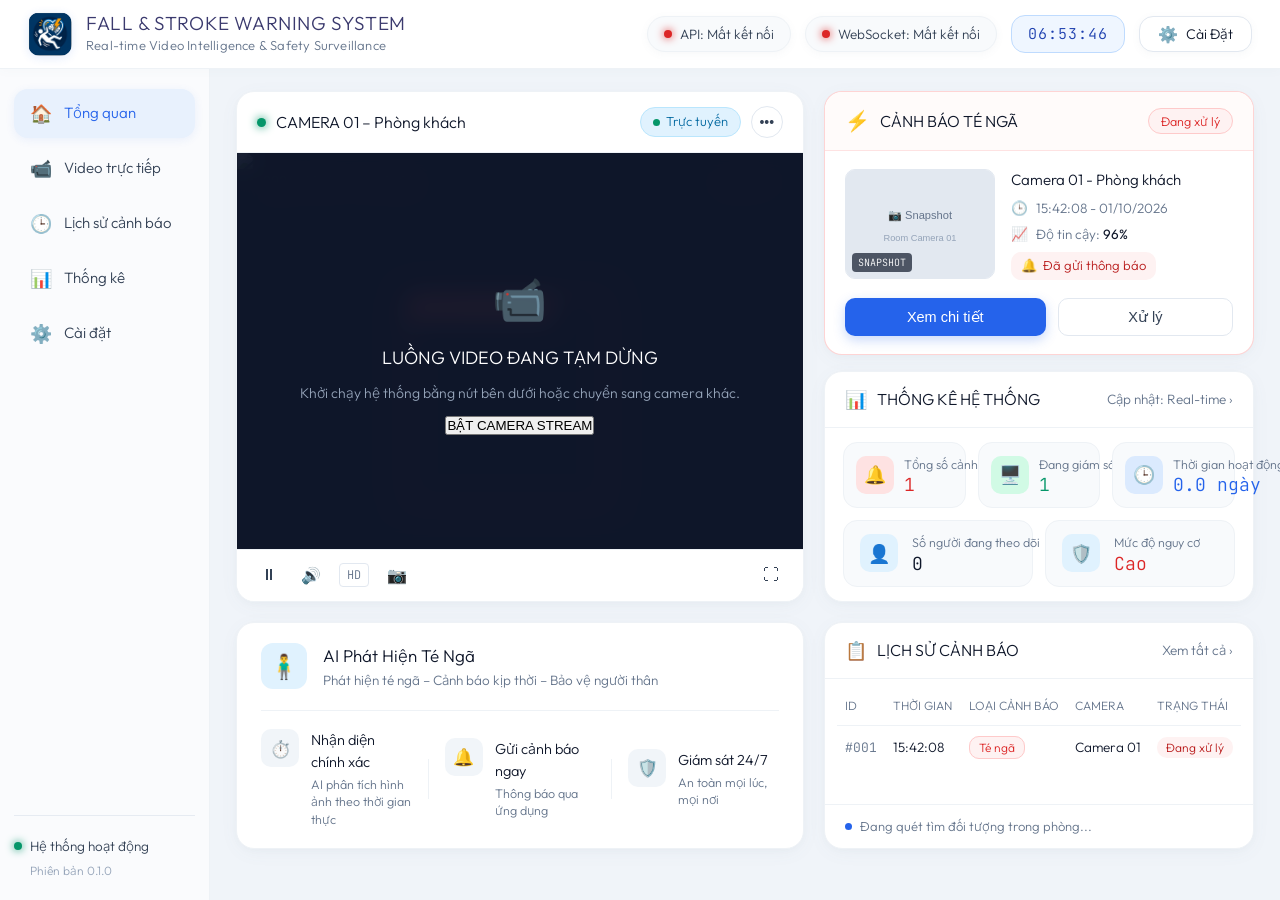
==== commit 2cf33486: "add license" ====
--- a/frontend/index.html
+++ b/frontend/index.html
@@ -558,7 +558,57 @@
           </div>
         </div>
 
-        <!-- Mục 4: Điều khiển & Tắt hệ thống -->
+        <!-- Mục 4: Thông báo Telegram -->
+        <div class="settings-group" id="telegram-settings-group">
+          <div class="settings-group-header">
+            <div class="settings-group-info">
+              <div class="settings-item-title">
+                <span>📱 Thông báo qua Telegram</span>
+                <span class="badge-status-pill pill-off" id="telegram-status-pill">Chưa cài đặt</span>
+              </div>
+              <p class="settings-item-desc">
+                Gửi cảnh báo kèm ảnh tới điện thoại người nhà ngay khi phát hiện bất thường, không cần mở trang web này.
+              </p>
+            </div>
+            <label class="switch" title="Bật/tắt gửi cảnh báo Telegram">
+              <input type="checkbox" id="toggle-telegram">
+              <span class="slider round"></span>
+            </label>
+          </div>
+
+          <ol class="telegram-steps">
+            <li>Mở Telegram, tìm <strong>@BotFather</strong>, gửi lệnh <code>/newbot</code> và đặt tên cho bot.</li>
+            <li>Sao chép <strong>Bot Token</strong> mà BotFather gửi về và dán vào ô dưới.</li>
+            <li>Mở bot vừa tạo, bấm <strong>Start</strong> (hoặc thêm bot vào nhóm gia đình rồi nhắn 1 tin), sau đó bấm <strong>Lấy Chat ID tự động</strong>.</li>
+          </ol>
+
+          <div class="telegram-field">
+            <label for="telegram-token-input">Bot Token</label>
+            <input type="password" id="telegram-token-input" class="cam-input" placeholder="123456789:AAH..." autocomplete="off" spellcheck="false">
+          </div>
+          <div class="telegram-field">
+            <label for="telegram-chat-input">Chat ID</label>
+            <div class="cam-input-action-row">
+              <input type="text" id="telegram-chat-input" class="cam-input" placeholder="Ví dụ: 123456789" autocomplete="off" spellcheck="false">
+              <button class="btn-modal-action btn-outline" id="btn-telegram-detect" type="button">
+                <span>🔎</span> Lấy Chat ID tự động
+              </button>
+            </div>
+            <select id="telegram-chat-select" class="cam-select" style="display: none;"></select>
+          </div>
+
+          <div class="settings-actions-row">
+            <button class="btn-modal-action" id="btn-telegram-save" type="button">
+              <span>💾</span> Lưu cài đặt
+            </button>
+            <button class="btn-modal-action btn-outline" id="btn-telegram-test" type="button">
+              <span>📨</span> Gửi tin thử
+            </button>
+          </div>
+          <div class="settings-feedback" id="telegram-feedback" style="display: none;"></div>
+        </div>
+
+        <!-- Mục 5: Điều khiển & Tắt hệ thống -->
         <div class="settings-group group-danger">
           <div class="settings-group-header">
             <div class="settings-group-info">
--- a/frontend/styles.css
+++ b/frontend/styles.css
@@ -1616,3 +1616,62 @@
     padding: 16px;
   }
 }
+
+/* Telegram notification settings */
+.settings-feedback {
+  margin-top: 10px;
+  padding: 8px 12px;
+  border-radius: var(--radius-xs);
+  font-size: 13px;
+  line-height: 1.5;
+}
+
+.settings-feedback.feedback-success {
+  background: rgba(34, 197, 94, 0.1);
+  color: #15803d;
+  border: 1px solid rgba(34, 197, 94, 0.3);
+}
+
+.settings-feedback.feedback-error {
+  background: rgba(239, 68, 68, 0.08);
+  color: #b91c1c;
+  border: 1px solid rgba(239, 68, 68, 0.3);
+}
+
+.telegram-steps {
+  margin: 10px 0 12px;
+  padding-left: 20px;
+  font-size: 13px;
+  line-height: 1.6;
+  color: var(--text-secondary);
+}
+
+.telegram-steps code {
+  background: #f1f5f9;
+  padding: 1px 5px;
+  border-radius: 4px;
+}
+
+.telegram-field {
+  display: flex;
+  flex-direction: column;
+  gap: 6px;
+  margin-bottom: 10px;
+}
+
+.telegram-field label {
+  font-size: 12.5px;
+  font-weight: 600;
+  color: var(--text-dark);
+}
+
+.telegram-field .btn-modal-action {
+  white-space: nowrap;
+}
+
+@media (max-width: 520px) {
+  .telegram-field .cam-input-action-row,
+  #telegram-settings-group .settings-actions-row {
+    flex-direction: column;
+  }
+}
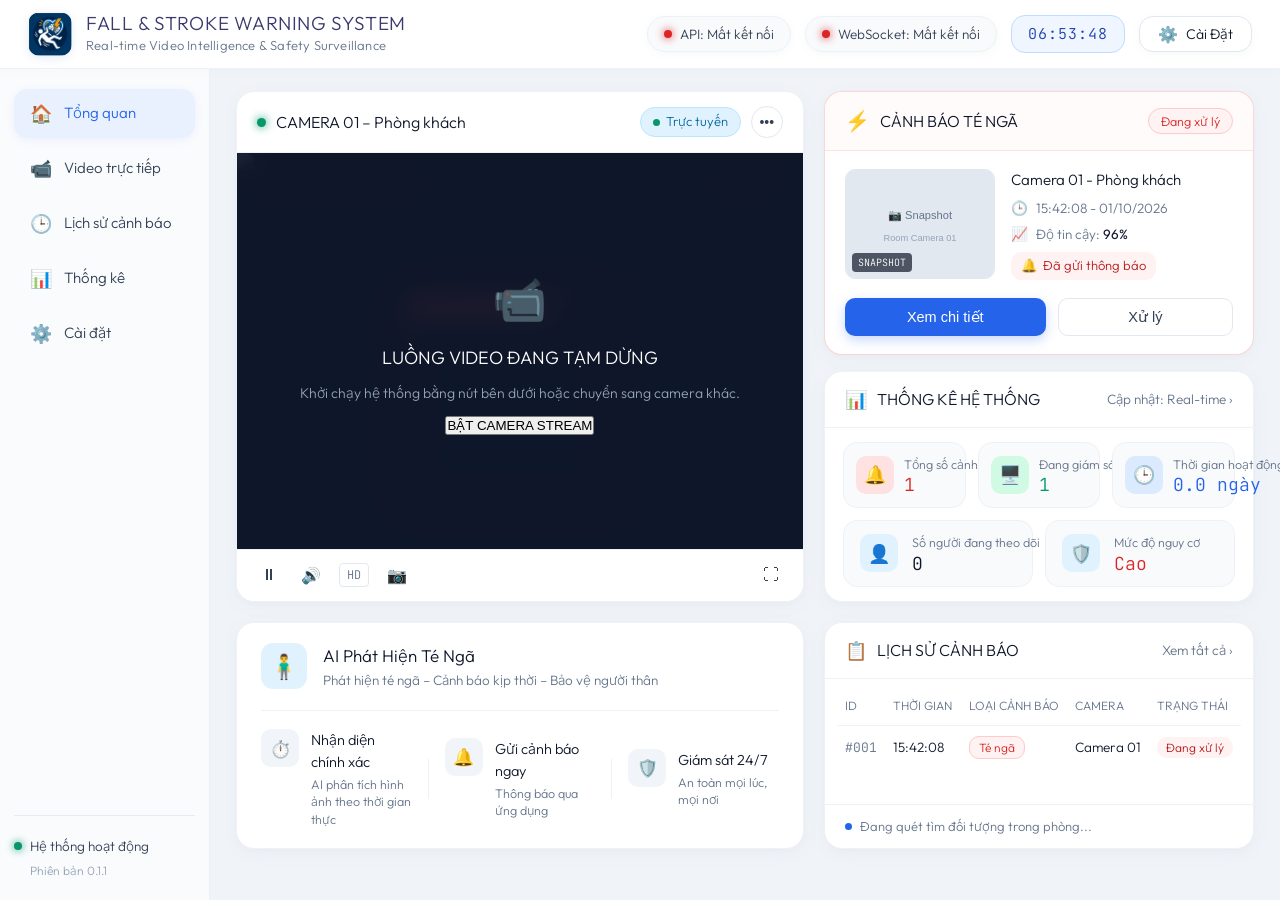
==== commit f5340e93: "Release v0.1.1: GPU selection fix for 30 FPS, SignPath notice on landing page Co-Authored-By: Claude" ====
--- a/frontend/index.html
+++ b/frontend/index.html
@@ -99,7 +99,7 @@
             <span class="status-dot-pulse"></span>
             <span>Hệ thống hoạt động</span>
           </div>
-          <span class="version-tag">Phiên bản 0.1.0</span>
+          <span class="version-tag">Phiên bản 0.1.1</span>
         </div>
       </aside>
 
@@ -627,7 +627,7 @@
 
         <!-- Thông tin hệ thống -->
         <div class="settings-info-box">
-          <div class="info-item"><span>Phiên bản:</span> <strong>Fall & Stroke Warning System v0.1.0</strong></div>
+          <div class="info-item"><span>Phiên bản:</span> <strong>Fall & Stroke Warning System v0.1.1</strong></div>
           <div class="info-item"><span>Địa chỉ Web:</span> <strong>http://localhost:8000</strong></div>
         </div>
       </div>
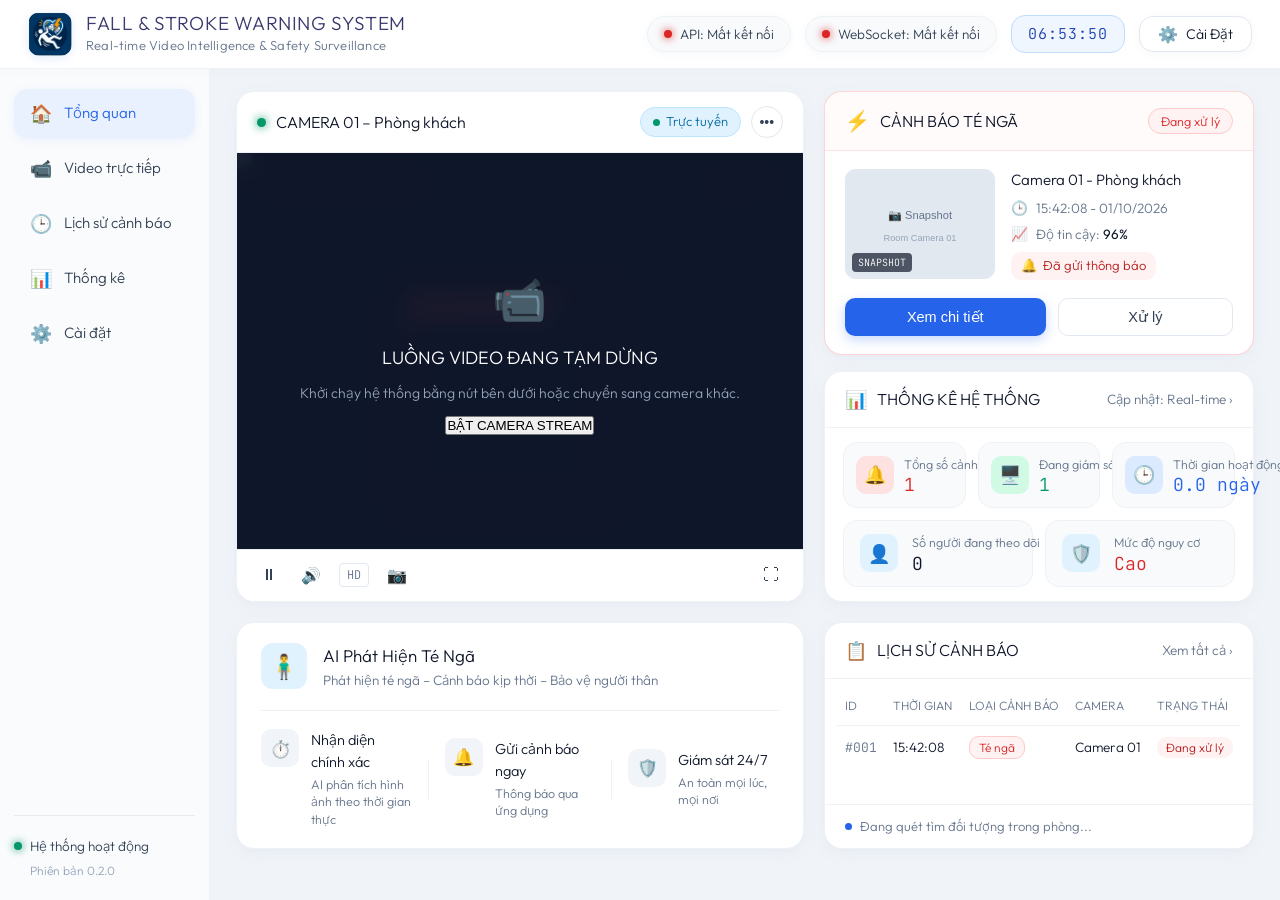
==== commit 0dbe71b8: "Release v0.2.0: NTU-trained temporal models, stroke warning signs, user guide AI - Train the ST-Tran" ====
--- a/frontend/index.html
+++ b/frontend/index.html
@@ -99,7 +99,7 @@
             <span class="status-dot-pulse"></span>
             <span>Hệ thống hoạt động</span>
           </div>
-          <span class="version-tag">Phiên bản 0.1.1</span>
+          <span class="version-tag">Phiên bản 0.2.0</span>
         </div>
       </aside>
 
@@ -627,7 +627,7 @@
 
         <!-- Thông tin hệ thống -->
         <div class="settings-info-box">
-          <div class="info-item"><span>Phiên bản:</span> <strong>Fall & Stroke Warning System v0.1.1</strong></div>
+          <div class="info-item"><span>Phiên bản:</span> <strong>Fall & Stroke Warning System v0.2.0</strong></div>
           <div class="info-item"><span>Địa chỉ Web:</span> <strong>http://localhost:8000</strong></div>
         </div>
       </div>
